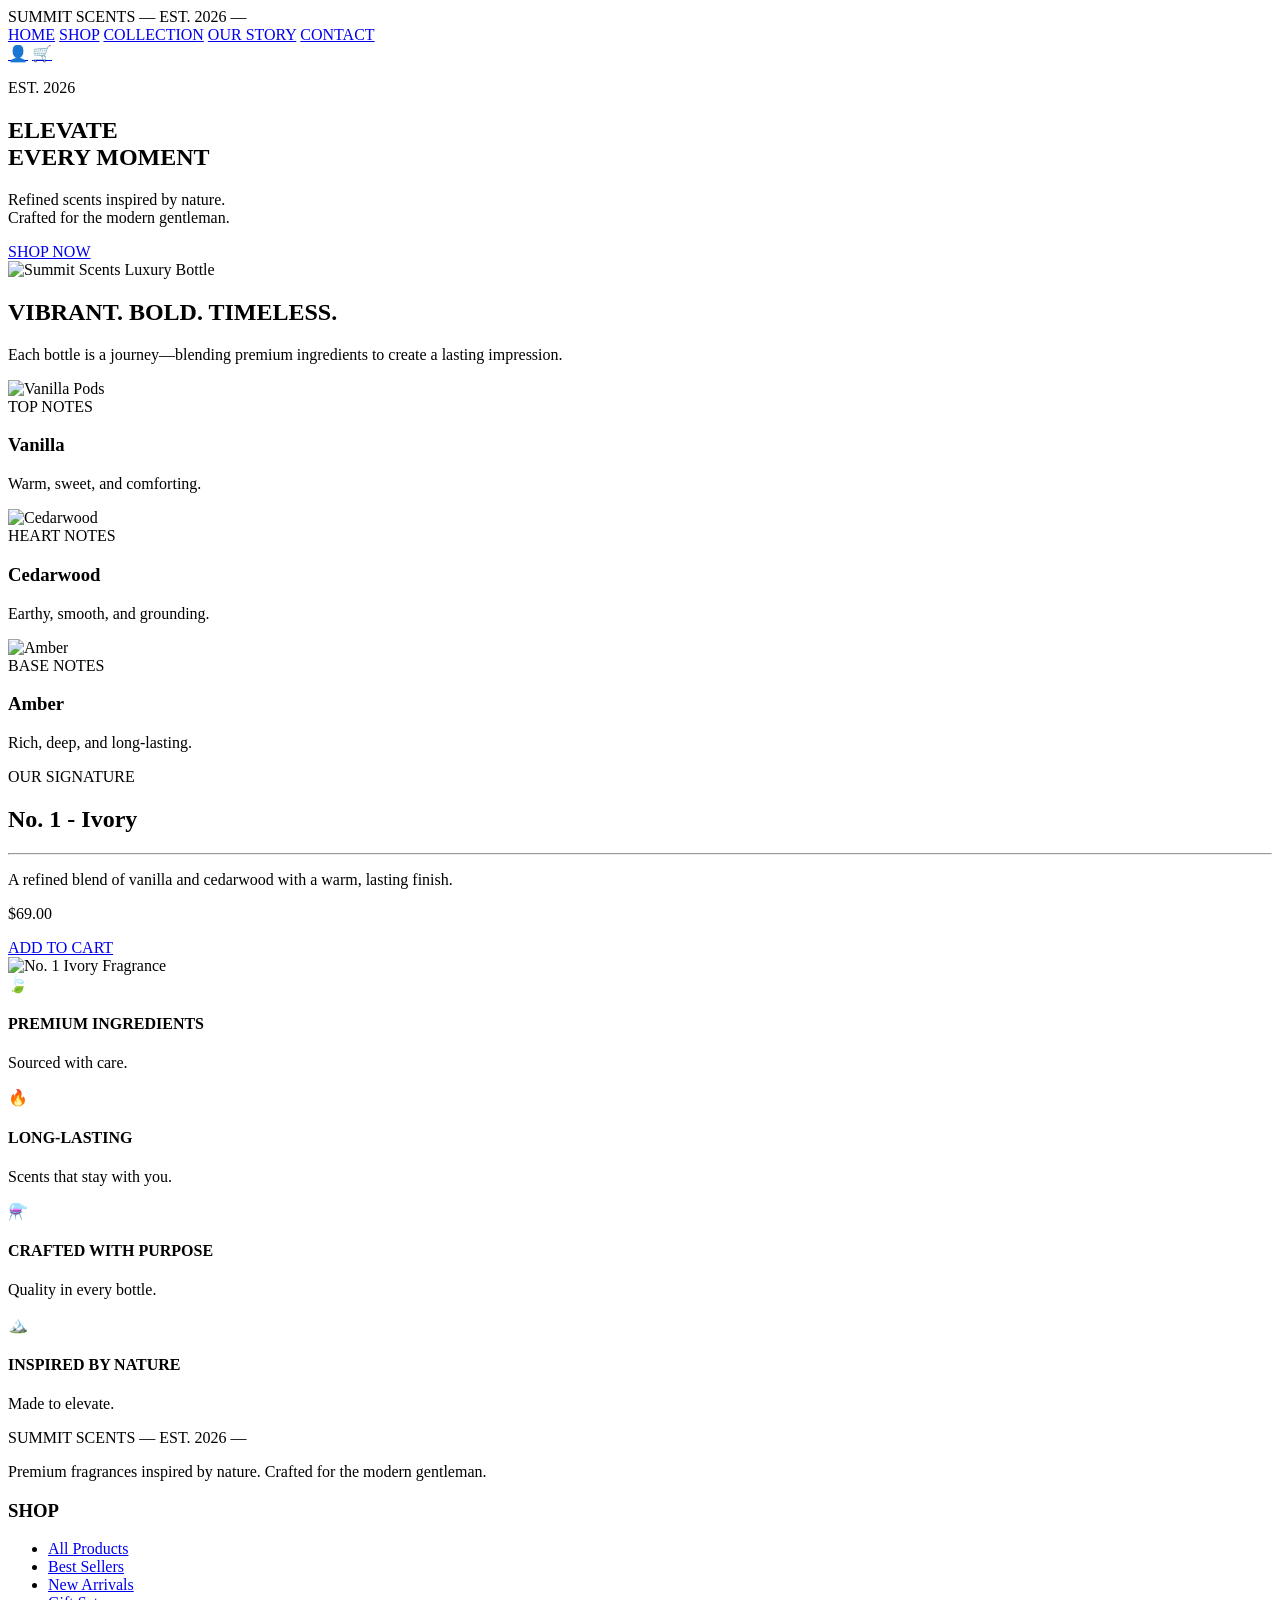
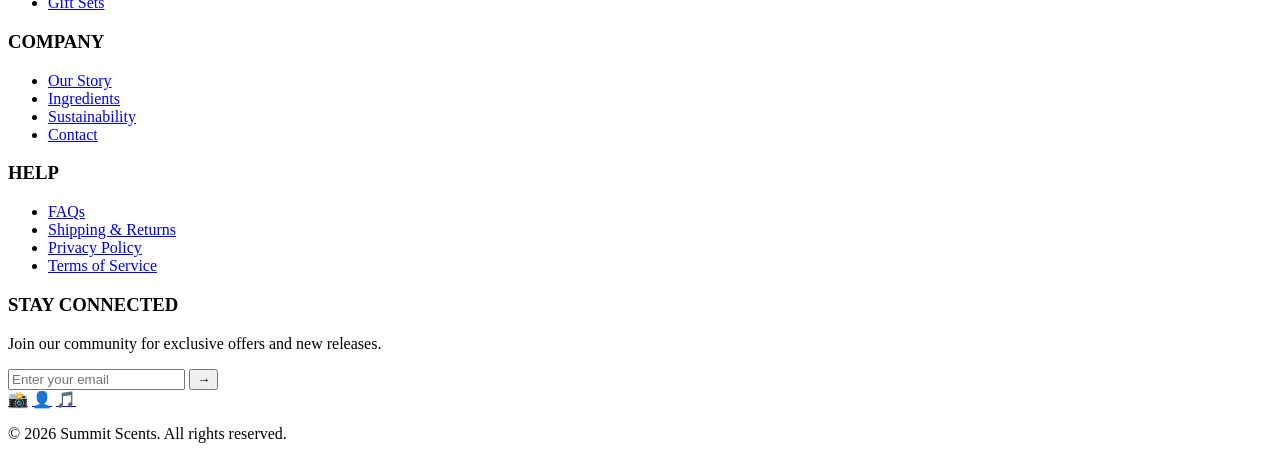
==== index.html @ 8c309fc7 "Create index.html" ====
<!DOCTYPE html>
<html lang="en">
<head>
    <meta charset="UTF-8">
    <meta name="viewport" content="width=device-width, initial-scale=1.0">
    <title>Summit Scents | Premium Fragrances</title>
    <link rel="stylesheet" href="style.css">
    <link rel="preconnect" href="https://fonts.googleapis.com">
    <link rel="preconnect" href="https://fonts.gstatic.com" crossorigin>
    <link href="https://fonts.googleapis.com/css2?family=Cinzel:wght@400;600;700&family=Montserrat:wght@300;400;500&display=swap" rel="stylesheet">
</head>
<body>

    <header class="navbar">
        <div class="logo">
            <span class="logo-main">SUMMIT</span>
            <span class="logo-sub">SCENTS</span>
            <span class="logo-est">— EST. 2026 —</span>
        </div>
        <nav class="nav-links">
            <a href="#" class="active">HOME</a>
            <a href="#">SHOP</a>
            <a href="#">COLLECTION</a>
            <a href="#">OUR STORY</a>
            <a href="#">CONTACT</a>
        </nav>
        <div class="nav-icons">
            <a href="#" aria-label="Account">👤</a>
            <a href="#" aria-label="Cart">🛒</a>
        </div>
    </header>

    <section class="hero">
        <div class="hero-content">
            <p class="est-tag">EST. 2026</p>
            <h1>ELEVATE<br>EVERY MOMENT</h1>
            <p class="hero-subtext">Refined scents inspired by nature.<br>Crafted for the modern gentleman.</p>
            <a href="#" class="btn-primary">SHOP NOW</a>
        </div>
        <div class="hero-image">
            <img src="https://images.unsplash.com/photo-1523293182086-7651a899d37f?q=80&w=600" alt="Summit Scents Luxury Bottle">
        </div>
    </section>

    <section class="notes-section">
        <h2 class="section-title">VIBRANT. BOLD. TIMELESS.</h2>
        <p class="section-subtitle">Each bottle is a journey—blending premium ingredients to create a lasting impression.</p>
        
        <div class="notes-grid">
            <div class="note-card">
                <div class="note-img-wrapper">
                    <img src="https://images.unsplash.com/photo-1609170367339-1669865bfdf0?q=80&w=200" alt="Vanilla Pods">
                </div>
                <div class="note-info">
                    <span class="note-tier">TOP NOTES</span>
                    <h3>Vanilla</h3>
                    <p>Warm, sweet, and comforting.</p>
                </div>
            </div>
            <div class="note-card">
                <div class="note-img-wrapper">
                    <img src="https://images.unsplash.com/photo-1601004890684-d8cbf643f5f2?q=80&w=200" alt="Cedarwood">
                </div>
                <div class="note-info">
                    <span class="note-tier">HEART NOTES</span>
                    <h3>Cedarwood</h3>
                    <p>Earthy, smooth, and grounding.</p>
                </div>
            </div>
            <div class="note-card">
                <div class="note-img-wrapper">
                    <img src="https://images.unsplash.com/photo-1595981267035-7b04ca84a82d?q=80&w=200" alt="Amber">
                </div>
                <div class="note-info">
                    <span class="note-tier">BASE NOTES</span>
                    <h3>Amber</h3>
                    <p>Rich, deep, and long-lasting.</p>
                </div>
            </div>
        </div>
    </section>

    <section class="signature-product">
        <div class="signature-content">
            <span class="sig-label">OUR SIGNATURE</span>
            <h2>No. 1 - Ivory</h2>
            <hr class="gold-divider">
            <p class="sig-description">A refined blend of vanilla and cedarwood with a warm, lasting finish.</p>
            <p class="price">$69.00</p>
            <a href="#" class="btn-secondary">ADD TO CART</a>
        </div>
        <div class="signature-image">
            <img src="https://images.unsplash.com/photo-1541643600914-78b084683601?q=80&w=500" alt="No. 1 Ivory Fragrance">
        </div>
    </section>

    <section class="value-props">
        <div class="prop-item">
            <span class="prop-icon">🍃</span>
            <div>
                <h4>PREMIUM INGREDIENTS</h4>
                <p>Sourced with care.</p>
            </div>
        </div>
        <div class="prop-item">
            <span class="prop-icon">🔥</span>
            <div>
                <h4>LONG-LASTING</h4>
                <p>Scents that stay with you.</p>
            </div>
        </div>
        <div class="prop-item">
            <span class="prop-icon">⚗️</span>
            <div>
                <h4>CRAFTED WITH PURPOSE</h4>
                <p>Quality in every bottle.</p>
            </div>
        </div>
        <div class="prop-item">
            <span class="prop-icon">🏔️</span>
            <div>
                <h4>INSPIRED BY NATURE</h4>
                <p>Made to elevate.</p>
            </div>
        </div>
    </section>

    <footer class="main-footer">
        <div class="footer-grid">
            <div class="footer-col brand-col">
                <div class="logo">
                    <span class="logo-main">SUMMIT</span>
                    <span class="logo-sub">SCENTS</span>
                    <span class="logo-est">— EST. 2026 —</span>
                </div>
                <p class="brand-desc">Premium fragrances inspired by nature. Crafted for the modern gentleman.</p>
            </div>
            <div class="footer-col">
                <h3>SHOP</h3>
                <ul>
                    <li><a href="#">All Products</a></li>
                    <li><a href="#">Best Sellers</a></li>
                    <li><a href="#">New Arrivals</a></li>
                    <li><a href="#">Gift Sets</a></li>
                </ul>
            </div>
            <div class="footer-col">
                <h3>COMPANY</h3>
                <ul>
                    <li><a href="#">Our Story</a></li>
                    <li><a href="#">Ingredients</a></li>
                    <li><a href="#">Sustainability</a></li>
                    <li><a href="#">Contact</a></li>
                </ul>
            </div>
            <div class="footer-col">
                <h3>HELP</h3>
                <ul>
                    <li><a href="#">FAQs</a></li>
                    <li><a href="#">Shipping & Returns</a></li>
                    <li><a href="#">Privacy Policy</a></li>
                    <li><a href="#">Terms of Service</a></li>
                </ul>
            </div>
            <div class="footer-col newsletter-col">
                <h3>STAY CONNECTED</h3>
                <p>Join our community for exclusive offers and new releases.</p>
                <form class="newsletter-form">
                    <input type="email" placeholder="Enter your email" required>
                    <button type="submit">→</button>
                </form>
                <div class="social-icons">
                    <a href="#">📸</a>
                    <a href="#">👤</a>
                    <a href="#">🎵</a>
                </div>
            </div>
        </div>
        <div class="footer-bottom">
            <p>&copy; 2026 Summit Scents. All rights reserved.</p>
        </div>
    </footer>

</body>
</html>
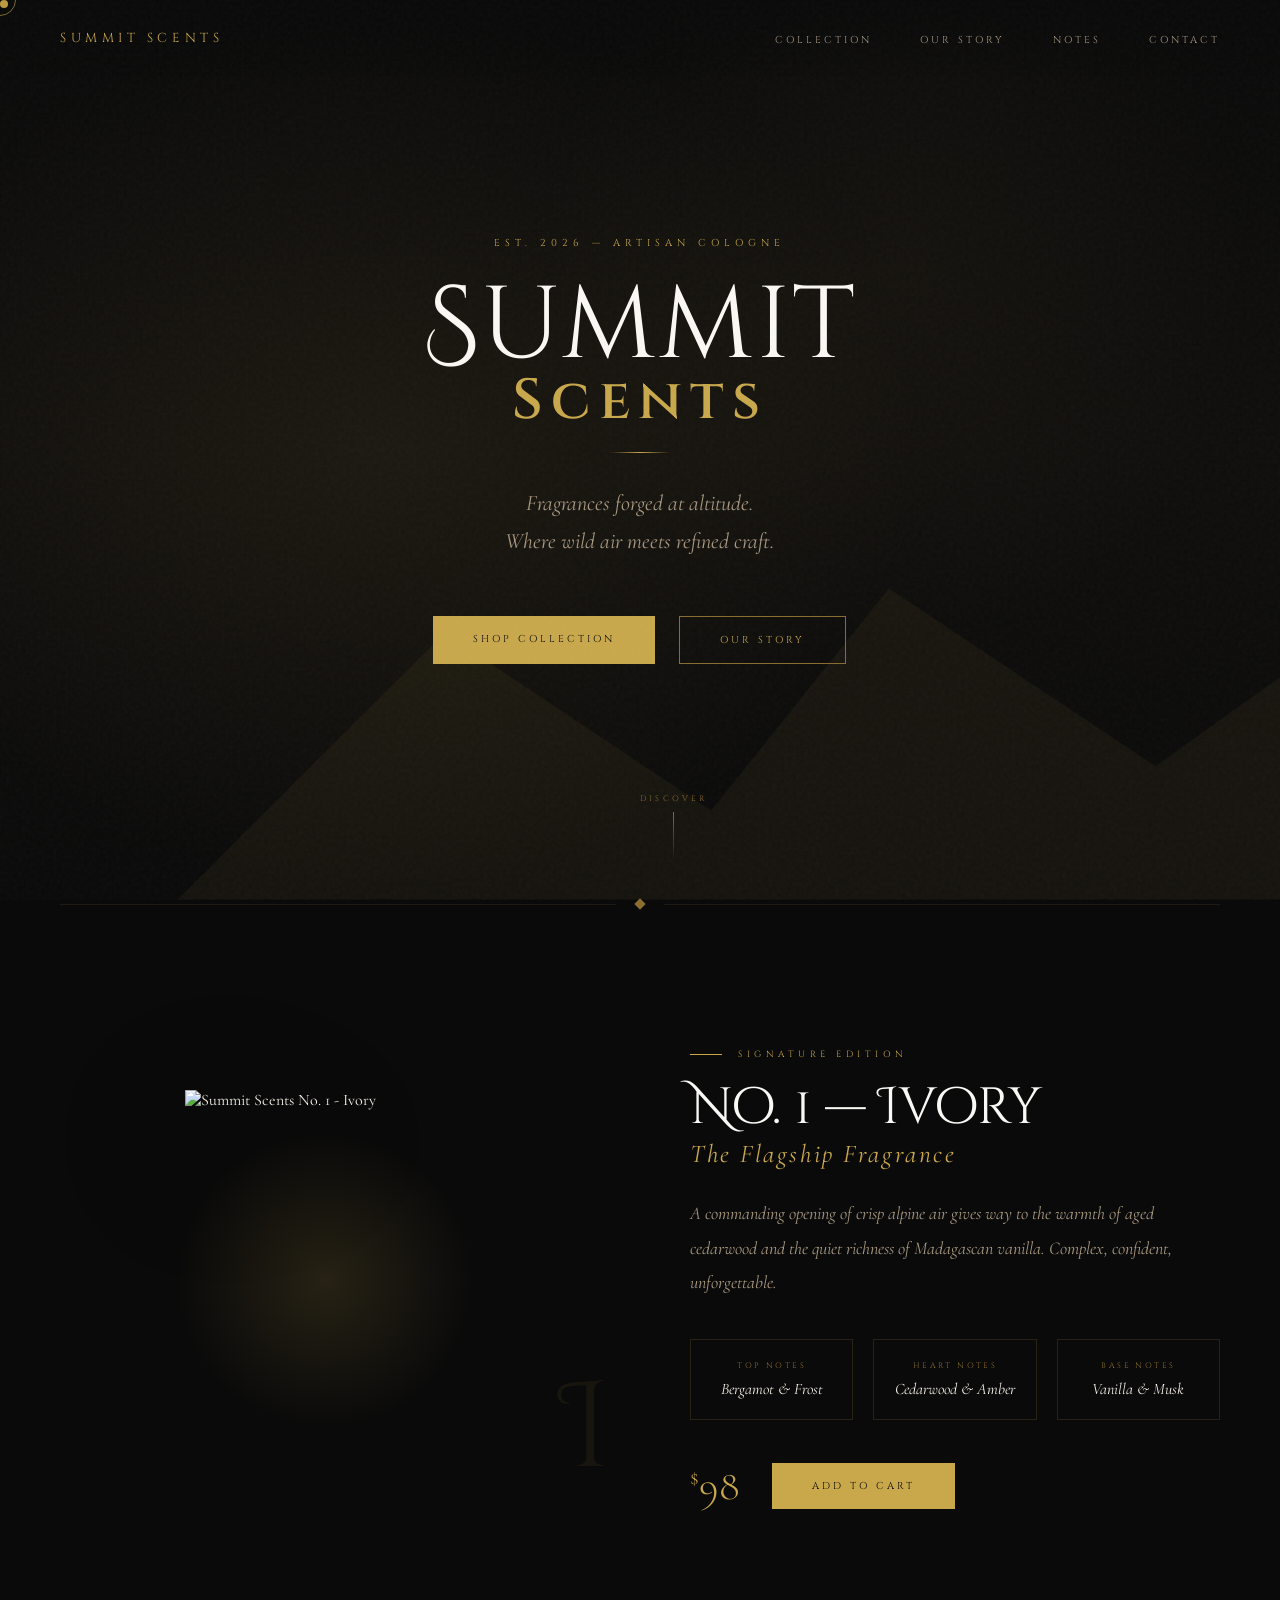
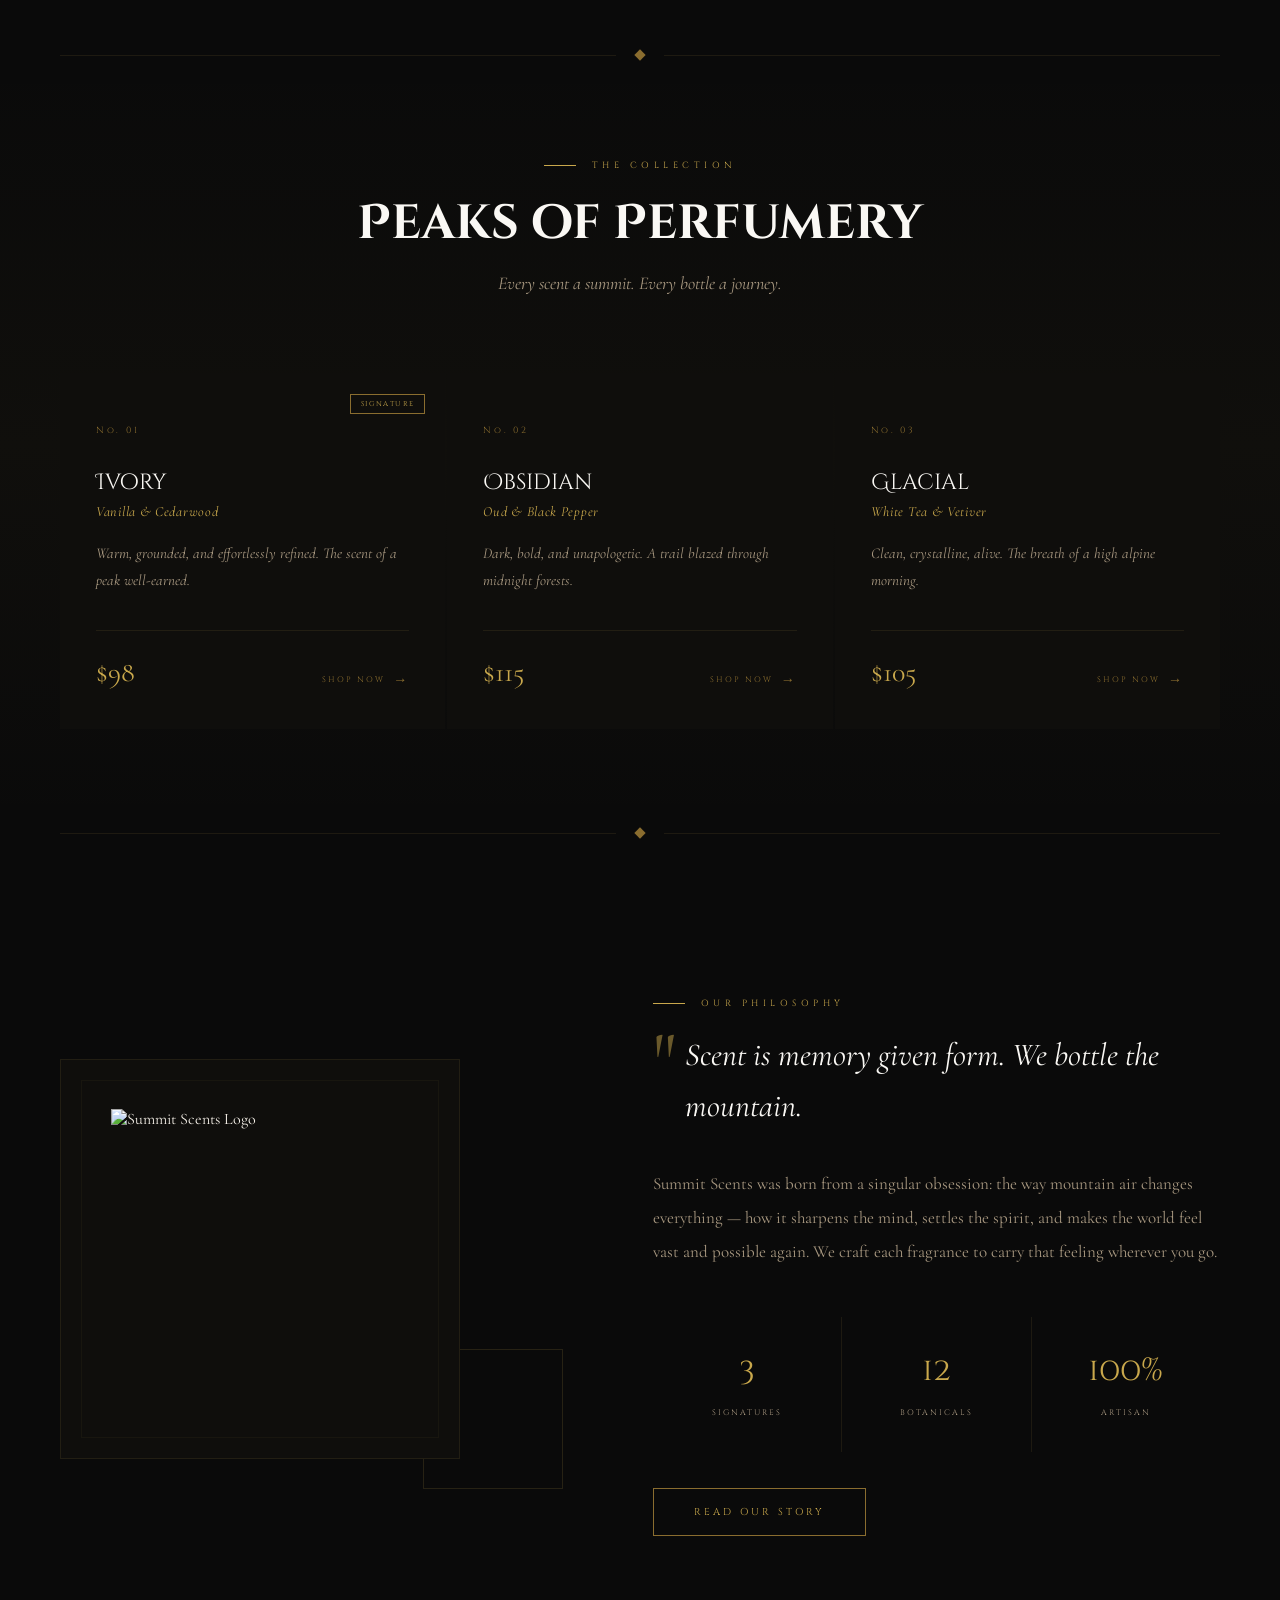
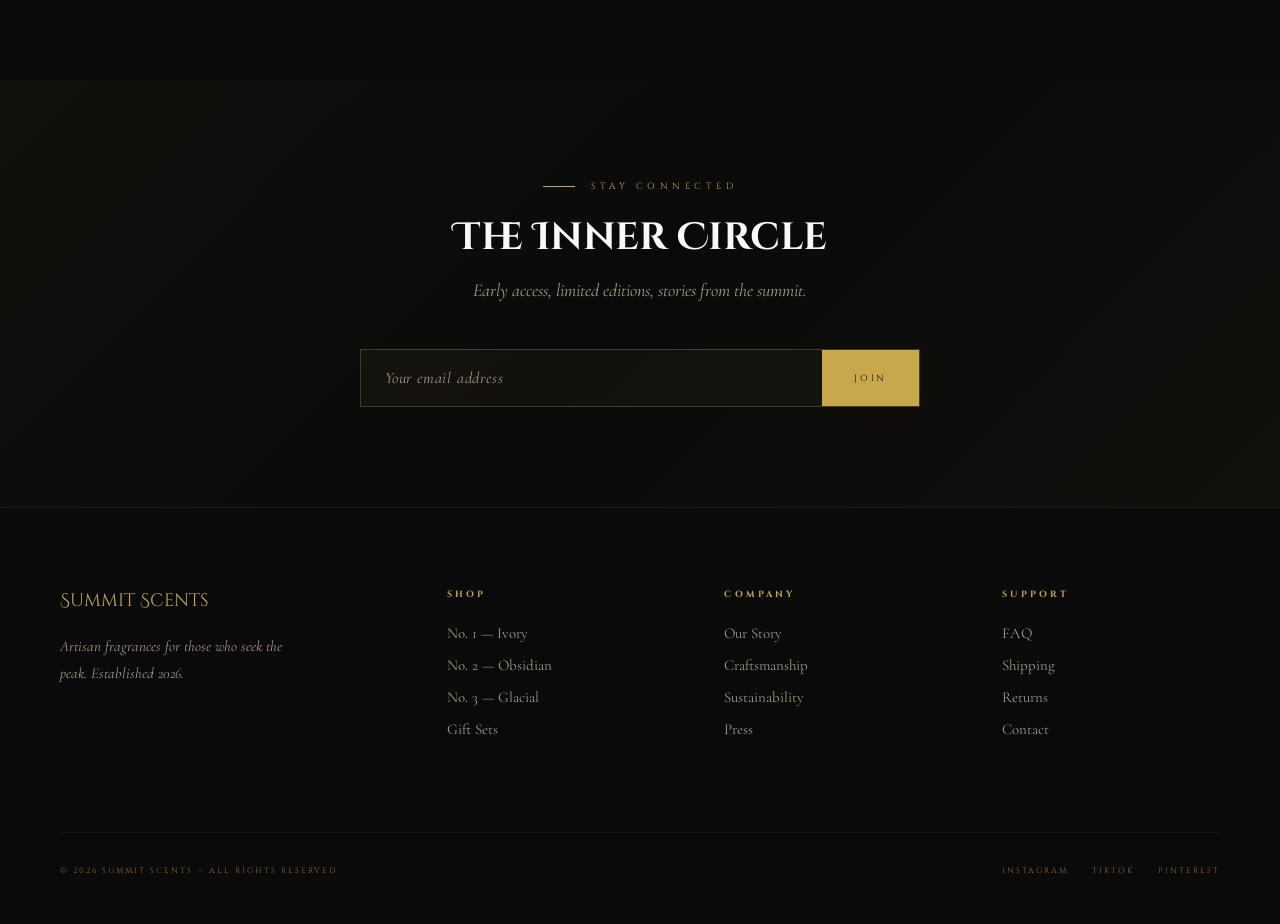
==== commit a01ac1d1: "Update index.html" ====
--- a/index.html
+++ b/index.html
@@ -1,185 +1,1189 @@
 <!DOCTYPE html>
 <html lang="en">
 <head>
-    <meta charset="UTF-8">
-    <meta name="viewport" content="width=device-width, initial-scale=1.0">
-    <title>Summit Scents | Premium Fragrances</title>
-    <link rel="stylesheet" href="style.css">
-    <link rel="preconnect" href="https://fonts.googleapis.com">
-    <link rel="preconnect" href="https://fonts.gstatic.com" crossorigin>
-    <link href="https://fonts.googleapis.com/css2?family=Cinzel:wght@400;600;700&family=Montserrat:wght@300;400;500&display=swap" rel="stylesheet">
+<meta charset="UTF-8">
+<meta name="viewport" content="width=device-width, initial-scale=1.0">
+<title>Summit Scents — Est. 2026</title>
+<link href="https://fonts.googleapis.com/css2?family=Cormorant+Garamond:ital,wght@0,300;0,400;0,600;1,300;1,400&family=Cinzel+Decorative:wght@400&family=Cinzel:wght@400;600&display=swap" rel="stylesheet">
+<style>
+  *, *::before, *::after { margin: 0; padding: 0; box-sizing: border-box; }
+
+  :root {
+    --black: #0a0a0a;
+    --deep: #111010;
+    --gold: #c9a84c;
+    --gold-light: #e2c47a;
+    --gold-dim: #8a6d2f;
+    --cream: #f5f0e8;
+    --muted: #a89880;
+    --white: #faf8f4;
+  }
+
+  html { scroll-behavior: smooth; }
+
+  body {
+    background: var(--black);
+    color: var(--cream);
+    font-family: 'Cormorant Garamond', Georgia, serif;
+    overflow-x: hidden;
+    cursor: none;
+  }
+
+  /* CUSTOM CURSOR */
+  .cursor {
+    position: fixed;
+    width: 8px; height: 8px;
+    background: var(--gold);
+    border-radius: 50%;
+    pointer-events: none;
+    z-index: 9999;
+    transition: transform 0.1s ease;
+    mix-blend-mode: difference;
+  }
+  .cursor-ring {
+    position: fixed;
+    width: 32px; height: 32px;
+    border: 1px solid var(--gold);
+    border-radius: 50%;
+    pointer-events: none;
+    z-index: 9998;
+    transition: all 0.25s ease;
+    opacity: 0.6;
+  }
+
+  /* GRAIN OVERLAY */
+  body::before {
+    content: '';
+    position: fixed;
+    inset: 0;
+    background-image: url("data:image/svg+xml,%3Csvg viewBox='0 0 256 256' xmlns='http://www.w3.org/2000/svg'%3E%3Cfilter id='noise'%3E%3CfeTurbulence type='fractalNoise' baseFrequency='0.9' numOctaves='4' stitchTiles='stitch'/%3E%3C/filter%3E%3Crect width='100%25' height='100%25' filter='url(%23noise)' opacity='1'/%3E%3C/svg%3E");
+    opacity: 0.035;
+    pointer-events: none;
+    z-index: 9000;
+  }
+
+  /* NAV */
+  nav {
+    position: fixed;
+    top: 0; left: 0; right: 0;
+    z-index: 100;
+    display: flex;
+    align-items: center;
+    justify-content: space-between;
+    padding: 28px 60px;
+    background: linear-gradient(to bottom, rgba(10,10,10,0.95), transparent);
+  }
+
+  .nav-logo {
+    font-family: 'Cinzel', serif;
+    font-size: 13px;
+    letter-spacing: 0.35em;
+    color: var(--gold);
+    text-transform: uppercase;
+  }
+
+  .nav-links {
+    display: flex;
+    gap: 48px;
+    list-style: none;
+  }
+
+  .nav-links a {
+    font-family: 'Cinzel', serif;
+    font-size: 10px;
+    letter-spacing: 0.3em;
+    color: var(--muted);
+    text-decoration: none;
+    text-transform: uppercase;
+    transition: color 0.3s ease;
+    position: relative;
+  }
+
+  .nav-links a::after {
+    content: '';
+    position: absolute;
+    bottom: -4px; left: 0;
+    width: 0; height: 1px;
+    background: var(--gold);
+    transition: width 0.4s ease;
+  }
+
+  .nav-links a:hover { color: var(--gold); }
+  .nav-links a:hover::after { width: 100%; }
+
+  /* HERO */
+  .hero {
+    min-height: 100vh;
+    display: flex;
+    align-items: center;
+    justify-content: center;
+    position: relative;
+    overflow: hidden;
+  }
+
+  .hero-bg {
+    position: absolute;
+    inset: 0;
+    background:
+      radial-gradient(ellipse 60% 70% at 30% 50%, rgba(201,168,76,0.07) 0%, transparent 70%),
+      radial-gradient(ellipse 40% 60% at 70% 30%, rgba(201,168,76,0.04) 0%, transparent 70%),
+      linear-gradient(180deg, #0a0a0a 0%, #0f0e0c 50%, #0a0a0a 100%);
+  }
+
+  /* Mountain silhouette SVG bg */
+  .hero-mountain {
+    position: absolute;
+    bottom: 0; left: 0; right: 0;
+    opacity: 0.06;
+  }
+
+  .hero-content {
+    position: relative;
+    text-align: center;
+    z-index: 2;
+    animation: heroReveal 1.6s cubic-bezier(0.22, 1, 0.36, 1) both;
+  }
+
+  @keyframes heroReveal {
+    from { opacity: 0; transform: translateY(40px); }
+    to { opacity: 1; transform: translateY(0); }
+  }
+
+  .hero-eyebrow {
+    font-family: 'Cinzel', serif;
+    font-size: 10px;
+    letter-spacing: 0.5em;
+    color: var(--gold);
+    text-transform: uppercase;
+    margin-bottom: 28px;
+    animation: fadeUp 1.8s 0.2s both;
+  }
+
+  .hero-title {
+    font-family: 'Cinzel Decorative', serif;
+    font-size: clamp(52px, 8vw, 110px);
+    font-weight: 400;
+    line-height: 0.95;
+    color: var(--white);
+    letter-spacing: 0.02em;
+    margin-bottom: 12px;
+    animation: fadeUp 1.8s 0.35s both;
+  }
+
+  .hero-title span {
+    display: block;
+    color: var(--gold);
+    font-size: 0.55em;
+    letter-spacing: 0.15em;
+    font-family: 'Cinzel', serif;
+    font-weight: 600;
+  }
+
+  .hero-subtitle {
+    font-family: 'Cormorant Garamond', serif;
+    font-style: italic;
+    font-size: clamp(16px, 2vw, 22px);
+    color: var(--muted);
+    margin: 32px auto 56px;
+    max-width: 420px;
+    line-height: 1.7;
+    animation: fadeUp 1.8s 0.5s both;
+  }
+
+  .gold-line {
+    width: 60px;
+    height: 1px;
+    background: linear-gradient(to right, transparent, var(--gold), transparent);
+    margin: 24px auto;
+  }
+
+  .hero-cta {
+    display: inline-flex;
+    gap: 24px;
+    animation: fadeUp 1.8s 0.65s both;
+  }
+
+  .btn-primary {
+    font-family: 'Cinzel', serif;
+    font-size: 10px;
+    letter-spacing: 0.3em;
+    text-transform: uppercase;
+    color: var(--black);
+    background: var(--gold);
+    padding: 16px 40px;
+    border: none;
+    text-decoration: none;
+    transition: all 0.4s ease;
+    position: relative;
+    overflow: hidden;
+  }
+
+  .btn-primary::before {
+    content: '';
+    position: absolute;
+    inset: 0;
+    background: var(--gold-light);
+    transform: translateX(-101%);
+    transition: transform 0.4s ease;
+  }
+
+  .btn-primary:hover::before { transform: translateX(0); }
+  .btn-primary span { position: relative; z-index: 1; }
+
+  .btn-ghost {
+    font-family: 'Cinzel', serif;
+    font-size: 10px;
+    letter-spacing: 0.3em;
+    text-transform: uppercase;
+    color: var(--gold);
+    background: transparent;
+    padding: 16px 40px;
+    border: 1px solid var(--gold-dim);
+    text-decoration: none;
+    transition: all 0.4s ease;
+  }
+
+  .btn-ghost:hover {
+    border-color: var(--gold);
+    background: rgba(201,168,76,0.06);
+  }
+
+  @keyframes fadeUp {
+    from { opacity: 0; transform: translateY(24px); }
+    to { opacity: 1; transform: translateY(0); }
+  }
+
+  /* SCROLL INDICATOR */
+  .scroll-hint {
+    position: absolute;
+    bottom: 40px; left: 50%;
+    transform: translateX(-50%);
+    display: flex;
+    flex-direction: column;
+    align-items: center;
+    gap: 8px;
+    animation: fadeUp 2s 1.2s both;
+  }
+
+  .scroll-hint span {
+    font-family: 'Cinzel', serif;
+    font-size: 8px;
+    letter-spacing: 0.4em;
+    color: var(--gold-dim);
+    text-transform: uppercase;
+  }
+
+  .scroll-line {
+    width: 1px;
+    height: 48px;
+    background: linear-gradient(to bottom, var(--gold-dim), transparent);
+    animation: scrollPulse 2s ease-in-out infinite;
+  }
+
+  @keyframes scrollPulse {
+    0%, 100% { opacity: 0.3; transform: scaleY(1); }
+    50% { opacity: 1; transform: scaleY(1.2); }
+  }
+
+  /* FEATURED PRODUCT */
+  .featured {
+    padding: 140px 60px;
+    display: grid;
+    grid-template-columns: 1fr 1fr;
+    gap: 100px;
+    align-items: center;
+    max-width: 1300px;
+    margin: 0 auto;
+  }
+
+  .featured-visual {
+    position: relative;
+  }
+
+  .bottle-frame {
+    position: relative;
+    display: flex;
+    align-items: center;
+    justify-content: center;
+  }
+
+  .bottle-glow {
+    position: absolute;
+    width: 300px; height: 300px;
+    background: radial-gradient(circle, rgba(201,168,76,0.15) 0%, transparent 70%);
+    border-radius: 50%;
+    animation: glowPulse 4s ease-in-out infinite;
+  }
+
+  @keyframes glowPulse {
+    0%, 100% { transform: scale(1); opacity: 0.8; }
+    50% { transform: scale(1.15); opacity: 1; }
+  }
+
+  .bottle-img {
+    width: 280px;
+    height: 380px;
+    object-fit: cover;
+    position: relative;
+    z-index: 1;
+    filter: drop-shadow(0 40px 80px rgba(0,0,0,0.8));
+    transition: transform 0.6s cubic-bezier(0.22, 1, 0.36, 1);
+  }
+
+  .bottle-frame:hover .bottle-img { transform: translateY(-12px) scale(1.02); }
+
+  .bottle-number {
+    position: absolute;
+    bottom: -20px; right: -20px;
+    font-family: 'Cinzel Decorative', serif;
+    font-size: 120px;
+    color: rgba(201,168,76,0.07);
+    line-height: 1;
+    user-select: none;
+    z-index: 0;
+  }
+
+  .featured-text { position: relative; }
+
+  .section-tag {
+    font-family: 'Cinzel', serif;
+    font-size: 9px;
+    letter-spacing: 0.5em;
+    color: var(--gold);
+    text-transform: uppercase;
+    margin-bottom: 20px;
+    display: flex;
+    align-items: center;
+    gap: 16px;
+  }
+
+  .section-tag::before {
+    content: '';
+    width: 32px; height: 1px;
+    background: var(--gold);
+  }
+
+  .featured-name {
+    font-family: 'Cinzel Decorative', serif;
+    font-size: clamp(36px, 4vw, 58px);
+    font-weight: 400;
+    color: var(--white);
+    line-height: 1.1;
+    margin-bottom: 8px;
+  }
+
+  .featured-name em {
+    display: block;
+    font-family: 'Cormorant Garamond', serif;
+    font-style: italic;
+    font-size: 0.5em;
+    color: var(--gold);
+    letter-spacing: 0.1em;
+    margin-top: 4px;
+  }
+
+  .featured-desc {
+    font-size: 18px;
+    line-height: 1.9;
+    color: var(--muted);
+    margin: 28px 0 40px;
+    font-style: italic;
+  }
+
+  .notes-grid {
+    display: grid;
+    grid-template-columns: repeat(3, 1fr);
+    gap: 20px;
+    margin: 36px 0;
+  }
+
+  .note-card {
+    border: 1px solid rgba(201,168,76,0.15);
+    padding: 20px 16px;
+    text-align: center;
+    transition: all 0.3s ease;
+    position: relative;
+    overflow: hidden;
+  }
+
+  .note-card::before {
+    content: '';
+    position: absolute;
+    inset: 0;
+    background: rgba(201,168,76,0.04);
+    opacity: 0;
+    transition: opacity 0.3s;
+  }
+
+  .note-card:hover::before { opacity: 1; }
+  .note-card:hover { border-color: rgba(201,168,76,0.4); }
+
+  .note-label {
+    font-family: 'Cinzel', serif;
+    font-size: 8px;
+    letter-spacing: 0.3em;
+    color: var(--gold-dim);
+    text-transform: uppercase;
+    margin-bottom: 8px;
+  }
+
+  .note-value {
+    font-family: 'Cormorant Garamond', serif;
+    font-size: 16px;
+    font-style: italic;
+    color: var(--cream);
+  }
+
+  .price-row {
+    display: flex;
+    align-items: center;
+    gap: 32px;
+    margin-top: 40px;
+  }
+
+  .price {
+    font-family: 'Cormorant Garamond', serif;
+    font-size: 42px;
+    font-weight: 300;
+    color: var(--gold);
+  }
+
+  .price sup {
+    font-size: 0.5em;
+    vertical-align: super;
+  }
+
+  /* COLLECTION */
+  .collection {
+    padding: 100px 60px;
+    background: linear-gradient(180deg, transparent, rgba(201,168,76,0.03), transparent);
+  }
+
+  .section-header {
+    text-align: center;
+    margin-bottom: 80px;
+  }
+
+  .section-title {
+    font-family: 'Cinzel Decorative', serif;
+    font-size: clamp(28px, 4vw, 48px);
+    color: var(--white);
+    margin-bottom: 16px;
+  }
+
+  .section-sub {
+    font-family: 'Cormorant Garamond', serif;
+    font-style: italic;
+    font-size: 18px;
+    color: var(--muted);
+  }
+
+  .collection-grid {
+    display: grid;
+    grid-template-columns: repeat(3, 1fr);
+    gap: 2px;
+    max-width: 1200px;
+    margin: 0 auto;
+  }
+
+  .product-card {
+    background: #0f0e0c;
+    padding: 50px 36px 40px;
+    position: relative;
+    overflow: hidden;
+    transition: all 0.5s cubic-bezier(0.22, 1, 0.36, 1);
+    cursor: pointer;
+  }
+
+  .product-card::before {
+    content: '';
+    position: absolute;
+    top: 0; left: 0; right: 0;
+    height: 1px;
+    background: linear-gradient(to right, transparent, var(--gold-dim), transparent);
+    opacity: 0;
+    transition: opacity 0.4s;
+  }
+
+  .product-card:hover { background: #141210; }
+  .product-card:hover::before { opacity: 1; }
+
+  .card-number {
+    font-family: 'Cinzel', serif;
+    font-size: 9px;
+    letter-spacing: 0.3em;
+    color: var(--gold-dim);
+    margin-bottom: 32px;
+  }
+
+  .card-name {
+    font-family: 'Cinzel Decorative', serif;
+    font-size: 22px;
+    color: var(--white);
+    margin-bottom: 6px;
+  }
+
+  .card-variant {
+    font-family: 'Cormorant Garamond', serif;
+    font-style: italic;
+    font-size: 14px;
+    color: var(--gold);
+    margin-bottom: 20px;
+    letter-spacing: 0.05em;
+  }
+
+  .card-desc {
+    font-size: 15px;
+    line-height: 1.8;
+    color: var(--muted);
+    margin-bottom: 36px;
+    font-style: italic;
+  }
+
+  .card-footer {
+    display: flex;
+    justify-content: space-between;
+    align-items: flex-end;
+    border-top: 1px solid rgba(201,168,76,0.1);
+    padding-top: 24px;
+  }
+
+  .card-price {
+    font-family: 'Cormorant Garamond', serif;
+    font-size: 28px;
+    color: var(--gold);
+  }
+
+  .card-btn {
+    font-family: 'Cinzel', serif;
+    font-size: 8px;
+    letter-spacing: 0.25em;
+    text-transform: uppercase;
+    color: var(--gold-dim);
+    background: none;
+    border: none;
+    cursor: pointer;
+    transition: color 0.3s;
+    display: flex;
+    align-items: center;
+    gap: 8px;
+  }
+
+  .card-btn::after { content: '→'; font-size: 14px; }
+  .card-btn:hover { color: var(--gold); }
+
+  .card-highlight {
+    position: absolute;
+    top: 20px; right: 20px;
+    font-family: 'Cinzel', serif;
+    font-size: 7px;
+    letter-spacing: 0.2em;
+    color: var(--gold);
+    border: 1px solid var(--gold-dim);
+    padding: 4px 10px;
+    text-transform: uppercase;
+  }
+
+  /* BRAND STORY */
+  .story {
+    padding: 160px 60px;
+    max-width: 1300px;
+    margin: 0 auto;
+    display: grid;
+    grid-template-columns: 1fr 1.2fr;
+    gap: 120px;
+    align-items: center;
+  }
+
+  .story-visual {
+    position: relative;
+  }
+
+  .logo-display {
+    width: 100%;
+    max-width: 400px;
+    aspect-ratio: 1;
+    background: #0f0e0c;
+    display: flex;
+    align-items: center;
+    justify-content: center;
+    border: 1px solid rgba(201,168,76,0.1);
+    position: relative;
+    overflow: hidden;
+  }
+
+  .logo-display::before {
+    content: '';
+    position: absolute;
+    inset: 20px;
+    border: 1px solid rgba(201,168,76,0.05);
+  }
+
+  .logo-display img {
+    width: 75%;
+    height: 75%;
+    object-fit: contain;
+  }
+
+  .story-accent {
+    position: absolute;
+    bottom: -30px; right: -30px;
+    width: 140px; height: 140px;
+    border: 1px solid rgba(201,168,76,0.15);
+    z-index: -1;
+  }
+
+  .story-text {}
+
+  .story-quote {
+    font-family: 'Cormorant Garamond', serif;
+    font-style: italic;
+    font-size: clamp(22px, 2.5vw, 32px);
+    line-height: 1.6;
+    color: var(--white);
+    margin-bottom: 36px;
+    position: relative;
+    padding-left: 32px;
+  }
+
+  .story-quote::before {
+    content: '"';
+    position: absolute;
+    left: 0; top: -8px;
+    font-size: 80px;
+    color: var(--gold);
+    line-height: 1;
+    opacity: 0.5;
+    font-style: normal;
+  }
+
+  .story-body {
+    font-size: 17px;
+    line-height: 2;
+    color: var(--muted);
+    margin-bottom: 48px;
+  }
+
+  /* STATS */
+  .stats {
+    display: grid;
+    grid-template-columns: repeat(3, 1fr);
+    gap: 1px;
+    background: rgba(201,168,76,0.1);
+    margin-bottom: 48px;
+  }
+
+  .stat {
+    background: var(--black);
+    padding: 32px 24px;
+    text-align: center;
+  }
+
+  .stat-num {
+    font-family: 'Cinzel Decorative', serif;
+    font-size: 32px;
+    color: var(--gold);
+    display: block;
+    margin-bottom: 8px;
+  }
+
+  .stat-label {
+    font-family: 'Cinzel', serif;
+    font-size: 8px;
+    letter-spacing: 0.25em;
+    color: var(--muted);
+    text-transform: uppercase;
+  }
+
+  /* NEWSLETTER */
+  .newsletter {
+    padding: 100px 60px;
+    text-align: center;
+    position: relative;
+    overflow: hidden;
+  }
+
+  .newsletter::before {
+    content: '';
+    position: absolute;
+    inset: 0;
+    background: linear-gradient(135deg, rgba(201,168,76,0.04) 0%, transparent 50%, rgba(201,168,76,0.04) 100%);
+  }
+
+  .newsletter-inner {
+    position: relative;
+    max-width: 560px;
+    margin: 0 auto;
+  }
+
+  .newsletter-title {
+    font-family: 'Cinzel Decorative', serif;
+    font-size: clamp(24px, 3vw, 40px);
+    color: var(--white);
+    margin-bottom: 16px;
+  }
+
+  .newsletter-sub {
+    font-family: 'Cormorant Garamond', serif;
+    font-style: italic;
+    font-size: 18px;
+    color: var(--muted);
+    margin-bottom: 48px;
+  }
+
+  .email-form {
+    display: flex;
+    gap: 0;
+    border: 1px solid rgba(201,168,76,0.3);
+  }
+
+  .email-input {
+    flex: 1;
+    background: rgba(201,168,76,0.04);
+    border: none;
+    padding: 18px 24px;
+    font-family: 'Cormorant Garamond', serif;
+    font-size: 16px;
+    color: var(--cream);
+    outline: none;
+    letter-spacing: 0.05em;
+  }
+
+  .email-input::placeholder { color: var(--muted); font-style: italic; }
+
+  .email-btn {
+    background: var(--gold);
+    border: none;
+    padding: 18px 32px;
+    font-family: 'Cinzel', serif;
+    font-size: 9px;
+    letter-spacing: 0.3em;
+    text-transform: uppercase;
+    color: var(--black);
+    cursor: pointer;
+    transition: background 0.3s;
+  }
+
+  .email-btn:hover { background: var(--gold-light); }
+
+  /* FOOTER */
+  footer {
+    padding: 80px 60px 48px;
+    border-top: 1px solid rgba(201,168,76,0.1);
+  }
+
+  .footer-top {
+    display: grid;
+    grid-template-columns: 1.5fr 1fr 1fr 1fr;
+    gap: 60px;
+    margin-bottom: 80px;
+  }
+
+  .footer-brand {}
+
+  .footer-logo {
+    font-family: 'Cinzel Decorative', serif;
+    font-size: 18px;
+    color: var(--gold);
+    margin-bottom: 20px;
+    display: block;
+  }
+
+  .footer-tagline {
+    font-family: 'Cormorant Garamond', serif;
+    font-style: italic;
+    font-size: 15px;
+    color: var(--muted);
+    line-height: 1.8;
+    max-width: 240px;
+  }
+
+  .footer-col h4 {
+    font-family: 'Cinzel', serif;
+    font-size: 9px;
+    letter-spacing: 0.35em;
+    color: var(--gold);
+    text-transform: uppercase;
+    margin-bottom: 24px;
+  }
+
+  .footer-col ul { list-style: none; }
+
+  .footer-col li {
+    margin-bottom: 14px;
+    font-family: 'Cormorant Garamond', serif;
+    font-size: 15px;
+    color: var(--muted);
+    cursor: pointer;
+    transition: color 0.3s;
+  }
+
+  .footer-col li:hover { color: var(--cream); }
+
+  .footer-bottom {
+    display: flex;
+    justify-content: space-between;
+    align-items: center;
+    padding-top: 32px;
+    border-top: 1px solid rgba(201,168,76,0.06);
+  }
+
+  .footer-copy {
+    font-family: 'Cinzel', serif;
+    font-size: 8px;
+    letter-spacing: 0.25em;
+    color: var(--gold-dim);
+    text-transform: uppercase;
+  }
+
+  .footer-socials {
+    display: flex;
+    gap: 24px;
+  }
+
+  .footer-socials a {
+    font-family: 'Cinzel', serif;
+    font-size: 8px;
+    letter-spacing: 0.25em;
+    color: var(--gold-dim);
+    text-decoration: none;
+    text-transform: uppercase;
+    transition: color 0.3s;
+  }
+
+  .footer-socials a:hover { color: var(--gold); }
+
+  /* DIVIDER */
+  .divider {
+    display: flex;
+    align-items: center;
+    gap: 20px;
+    padding: 0 60px;
+    max-width: 1300px;
+    margin: 0 auto;
+  }
+
+  .divider-line { flex: 1; height: 1px; background: rgba(201,168,76,0.1); }
+
+  .divider-diamond {
+    width: 8px; height: 8px;
+    background: var(--gold-dim);
+    transform: rotate(45deg);
+  }
+
+  /* REVEAL ANIMATION */
+  .reveal {
+    opacity: 0;
+    transform: translateY(32px);
+    transition: opacity 0.9s cubic-bezier(0.22, 1, 0.36, 1), transform 0.9s cubic-bezier(0.22, 1, 0.36, 1);
+  }
+
+  .reveal.visible {
+    opacity: 1;
+    transform: translateY(0);
+  }
+
+  .reveal-delay-1 { transition-delay: 0.1s; }
+  .reveal-delay-2 { transition-delay: 0.2s; }
+  .reveal-delay-3 { transition-delay: 0.3s; }
+</style>
 </head>
 <body>
 
-    <header class="navbar">
-        <div class="logo">
-            <span class="logo-main">SUMMIT</span>
-            <span class="logo-sub">SCENTS</span>
-            <span class="logo-est">— EST. 2026 —</span>
-        </div>
-        <nav class="nav-links">
-            <a href="#" class="active">HOME</a>
-            <a href="#">SHOP</a>
-            <a href="#">COLLECTION</a>
-            <a href="#">OUR STORY</a>
-            <a href="#">CONTACT</a>
-        </nav>
-        <div class="nav-icons">
-            <a href="#" aria-label="Account">👤</a>
-            <a href="#" aria-label="Cart">🛒</a>
-        </div>
-    </header>
-
-    <section class="hero">
-        <div class="hero-content">
-            <p class="est-tag">EST. 2026</p>
-            <h1>ELEVATE<br>EVERY MOMENT</h1>
-            <p class="hero-subtext">Refined scents inspired by nature.<br>Crafted for the modern gentleman.</p>
-            <a href="#" class="btn-primary">SHOP NOW</a>
-        </div>
-        <div class="hero-image">
-            <img src="https://images.unsplash.com/photo-1523293182086-7651a899d37f?q=80&w=600" alt="Summit Scents Luxury Bottle">
-        </div>
-    </section>
-
-    <section class="notes-section">
-        <h2 class="section-title">VIBRANT. BOLD. TIMELESS.</h2>
-        <p class="section-subtitle">Each bottle is a journey—blending premium ingredients to create a lasting impression.</p>
-        
-        <div class="notes-grid">
-            <div class="note-card">
-                <div class="note-img-wrapper">
-                    <img src="https://images.unsplash.com/photo-1609170367339-1669865bfdf0?q=80&w=200" alt="Vanilla Pods">
-                </div>
-                <div class="note-info">
-                    <span class="note-tier">TOP NOTES</span>
-                    <h3>Vanilla</h3>
-                    <p>Warm, sweet, and comforting.</p>
-                </div>
-            </div>
-            <div class="note-card">
-                <div class="note-img-wrapper">
-                    <img src="https://images.unsplash.com/photo-1601004890684-d8cbf643f5f2?q=80&w=200" alt="Cedarwood">
-                </div>
-                <div class="note-info">
-                    <span class="note-tier">HEART NOTES</span>
-                    <h3>Cedarwood</h3>
-                    <p>Earthy, smooth, and grounding.</p>
-                </div>
-            </div>
-            <div class="note-card">
-                <div class="note-img-wrapper">
-                    <img src="https://images.unsplash.com/photo-1595981267035-7b04ca84a82d?q=80&w=200" alt="Amber">
-                </div>
-                <div class="note-info">
-                    <span class="note-tier">BASE NOTES</span>
-                    <h3>Amber</h3>
-                    <p>Rich, deep, and long-lasting.</p>
-                </div>
-            </div>
-        </div>
-    </section>
-
-    <section class="signature-product">
-        <div class="signature-content">
-            <span class="sig-label">OUR SIGNATURE</span>
-            <h2>No. 1 - Ivory</h2>
-            <hr class="gold-divider">
-            <p class="sig-description">A refined blend of vanilla and cedarwood with a warm, lasting finish.</p>
-            <p class="price">$69.00</p>
-            <a href="#" class="btn-secondary">ADD TO CART</a>
-        </div>
-        <div class="signature-image">
-            <img src="https://images.unsplash.com/photo-1541643600914-78b084683601?q=80&w=500" alt="No. 1 Ivory Fragrance">
-        </div>
-    </section>
-
-    <section class="value-props">
-        <div class="prop-item">
-            <span class="prop-icon">🍃</span>
-            <div>
-                <h4>PREMIUM INGREDIENTS</h4>
-                <p>Sourced with care.</p>
-            </div>
-        </div>
-        <div class="prop-item">
-            <span class="prop-icon">🔥</span>
-            <div>
-                <h4>LONG-LASTING</h4>
-                <p>Scents that stay with you.</p>
-            </div>
-        </div>
-        <div class="prop-item">
-            <span class="prop-icon">⚗️</span>
-            <div>
-                <h4>CRAFTED WITH PURPOSE</h4>
-                <p>Quality in every bottle.</p>
-            </div>
-        </div>
-        <div class="prop-item">
-            <span class="prop-icon">🏔️</span>
-            <div>
-                <h4>INSPIRED BY NATURE</h4>
-                <p>Made to elevate.</p>
-            </div>
-        </div>
-    </section>
-
-    <footer class="main-footer">
-        <div class="footer-grid">
-            <div class="footer-col brand-col">
-                <div class="logo">
-                    <span class="logo-main">SUMMIT</span>
-                    <span class="logo-sub">SCENTS</span>
-                    <span class="logo-est">— EST. 2026 —</span>
-                </div>
-                <p class="brand-desc">Premium fragrances inspired by nature. Crafted for the modern gentleman.</p>
-            </div>
-            <div class="footer-col">
-                <h3>SHOP</h3>
-                <ul>
-                    <li><a href="#">All Products</a></li>
-                    <li><a href="#">Best Sellers</a></li>
-                    <li><a href="#">New Arrivals</a></li>
-                    <li><a href="#">Gift Sets</a></li>
-                </ul>
-            </div>
-            <div class="footer-col">
-                <h3>COMPANY</h3>
-                <ul>
-                    <li><a href="#">Our Story</a></li>
-                    <li><a href="#">Ingredients</a></li>
-                    <li><a href="#">Sustainability</a></li>
-                    <li><a href="#">Contact</a></li>
-                </ul>
-            </div>
-            <div class="footer-col">
-                <h3>HELP</h3>
-                <ul>
-                    <li><a href="#">FAQs</a></li>
-                    <li><a href="#">Shipping & Returns</a></li>
-                    <li><a href="#">Privacy Policy</a></li>
-                    <li><a href="#">Terms of Service</a></li>
-                </ul>
-            </div>
-            <div class="footer-col newsletter-col">
-                <h3>STAY CONNECTED</h3>
-                <p>Join our community for exclusive offers and new releases.</p>
-                <form class="newsletter-form">
-                    <input type="email" placeholder="Enter your email" required>
-                    <button type="submit">→</button>
-                </form>
-                <div class="social-icons">
-                    <a href="#">📸</a>
-                    <a href="#">👤</a>
-                    <a href="#">🎵</a>
-                </div>
-            </div>
-        </div>
-        <div class="footer-bottom">
-            <p>&copy; 2026 Summit Scents. All rights reserved.</p>
-        </div>
-    </footer>
-
+<div class="cursor" id="cursor"></div>
+<div class="cursor-ring" id="cursorRing"></div>
+
+<!-- NAV -->
+<nav>
+  <div class="nav-logo">Summit Scents</div>
+  <ul class="nav-links">
+    <li><a href="#collection">Collection</a></li>
+    <li><a href="#story">Our Story</a></li>
+    <li><a href="#notes">Notes</a></li>
+    <li><a href="#contact">Contact</a></li>
+  </ul>
+</nav>
+
+<!-- HERO -->
+<section class="hero">
+  <div class="hero-bg"></div>
+
+  <svg class="hero-mountain" viewBox="0 0 1440 400" preserveAspectRatio="none">
+    <polygon points="0,400 200,400 500,100 800,300 1000,50 1300,250 1440,150 1440,400" fill="#c9a84c"/>
+  </svg>
+
+  <div class="hero-content">
+    <p class="hero-eyebrow">Est. 2026 — Artisan Cologne</p>
+    <h1 class="hero-title">
+      Summit
+      <span>Scents</span>
+    </h1>
+    <div class="gold-line"></div>
+    <p class="hero-subtitle">Fragrances forged at altitude. <br>Where wild air meets refined craft.</p>
+    <div class="hero-cta">
+      <a href="#collection" class="btn-primary"><span>Shop Collection</span></a>
+      <a href="#story" class="btn-ghost">Our Story</a>
+    </div>
+  </div>
+
+  <div class="scroll-hint">
+    <span>Discover</span>
+    <div class="scroll-line"></div>
+  </div>
+</section>
+
+<!-- DIVIDER -->
+<div class="divider">
+  <div class="divider-line"></div>
+  <div class="divider-diamond"></div>
+  <div class="divider-line"></div>
+</div>
+
+<!-- FEATURED PRODUCT -->
+<section class="featured" id="notes">
+  <div class="featured-visual reveal">
+    <div class="bottle-frame">
+      <div class="bottle-glow"></div>
+      <img src="/mnt/user-data/uploads/FullSizeRender.jpeg" alt="Summit Scents No. 1 - Ivory" class="bottle-img">
+      <div class="bottle-number">I</div>
+    </div>
+  </div>
+
+  <div class="featured-text">
+    <p class="section-tag reveal">Signature Edition</p>
+    <h2 class="featured-name reveal reveal-delay-1">
+      No. 1 — Ivory
+      <em>The Flagship Fragrance</em>
+    </h2>
+    <p class="featured-desc reveal reveal-delay-2">
+      A commanding opening of crisp alpine air gives way to the warmth of aged cedarwood and the quiet richness of Madagascan vanilla. Complex, confident, unforgettable.
+    </p>
+
+    <div class="notes-grid reveal reveal-delay-2">
+      <div class="note-card">
+        <div class="note-label">Top Notes</div>
+        <div class="note-value">Bergamot & Frost</div>
+      </div>
+      <div class="note-card">
+        <div class="note-label">Heart Notes</div>
+        <div class="note-value">Cedarwood & Amber</div>
+      </div>
+      <div class="note-card">
+        <div class="note-label">Base Notes</div>
+        <div class="note-value">Vanilla & Musk</div>
+      </div>
+    </div>
+
+    <div class="price-row reveal reveal-delay-3">
+      <div class="price"><sup>$</sup>98</div>
+      <a href="#" class="btn-primary"><span>Add to Cart</span></a>
+    </div>
+  </div>
+</section>
+
+<!-- DIVIDER -->
+<div class="divider">
+  <div class="divider-line"></div>
+  <div class="divider-diamond"></div>
+  <div class="divider-line"></div>
+</div>
+
+<!-- COLLECTION -->
+<section class="collection" id="collection">
+  <div class="section-header reveal">
+    <p class="section-tag" style="justify-content:center">The Collection</p>
+    <h2 class="section-title">Peaks of Perfumery</h2>
+    <p class="section-sub">Every scent a summit. Every bottle a journey.</p>
+  </div>
+
+  <div class="collection-grid">
+    <div class="product-card reveal">
+      <div class="card-number">No. 01</div>
+      <div class="card-highlight">Signature</div>
+      <div class="card-name">Ivory</div>
+      <div class="card-variant">Vanilla & Cedarwood</div>
+      <p class="card-desc">Warm, grounded, and effortlessly refined. The scent of a peak well-earned.</p>
+      <div class="card-footer">
+        <div class="card-price">$98</div>
+        <button class="card-btn">Shop Now</button>
+      </div>
+    </div>
+
+    <div class="product-card reveal reveal-delay-1">
+      <div class="card-number">No. 02</div>
+      <div class="card-name">Obsidian</div>
+      <div class="card-variant">Oud & Black Pepper</div>
+      <p class="card-desc">Dark, bold, and unapologetic. A trail blazed through midnight forests.</p>
+      <div class="card-footer">
+        <div class="card-price">$115</div>
+        <button class="card-btn">Shop Now</button>
+      </div>
+    </div>
+
+    <div class="product-card reveal reveal-delay-2">
+      <div class="card-number">No. 03</div>
+      <div class="card-name">Glacial</div>
+      <div class="card-variant">White Tea & Vetiver</div>
+      <p class="card-desc">Clean, crystalline, alive. The breath of a high alpine morning.</p>
+      <div class="card-footer">
+        <div class="card-price">$105</div>
+        <button class="card-btn">Shop Now</button>
+      </div>
+    </div>
+  </div>
+</section>
+
+<!-- DIVIDER -->
+<div class="divider">
+  <div class="divider-line"></div>
+  <div class="divider-diamond"></div>
+  <div class="divider-line"></div>
+</div>
+
+<!-- STORY -->
+<section class="story" id="story">
+  <div class="story-visual reveal">
+    <div class="logo-display">
+      <img src="/mnt/user-data/uploads/7DF8CF82-CCCF-4300-879C-6B6A4E29C0E1.PNG" alt="Summit Scents Logo">
+    </div>
+    <div class="story-accent"></div>
+  </div>
+
+  <div class="story-text">
+    <p class="section-tag reveal">Our Philosophy</p>
+    <blockquote class="story-quote reveal reveal-delay-1">
+      Scent is memory given form. We bottle the mountain.
+    </blockquote>
+    <p class="story-body reveal reveal-delay-2">
+      Summit Scents was born from a singular obsession: the way mountain air changes everything — how it sharpens the mind, settles the spirit, and makes the world feel vast and possible again. We craft each fragrance to carry that feeling wherever you go.
+    </p>
+
+    <div class="stats reveal reveal-delay-2">
+      <div class="stat">
+        <span class="stat-num">3</span>
+        <span class="stat-label">Signatures</span>
+      </div>
+      <div class="stat">
+        <span class="stat-num">12</span>
+        <span class="stat-label">Botanicals</span>
+      </div>
+      <div class="stat">
+        <span class="stat-num">100%</span>
+        <span class="stat-label">Artisan</span>
+      </div>
+    </div>
+
+    <a href="#" class="btn-ghost reveal reveal-delay-3">Read Our Story</a>
+  </div>
+</section>
+
+<!-- NEWSLETTER -->
+<section class="newsletter" id="contact">
+  <div class="newsletter-inner">
+    <p class="section-tag reveal" style="justify-content:center">Stay Connected</p>
+    <h2 class="newsletter-title reveal reveal-delay-1">The Inner Circle</h2>
+    <p class="newsletter-sub reveal reveal-delay-1">Early access, limited editions, stories from the summit.</p>
+    <div class="email-form reveal reveal-delay-2">
+      <input type="email" class="email-input" placeholder="Your email address">
+      <button class="email-btn">Join</button>
+    </div>
+  </div>
+</section>
+
+<!-- FOOTER -->
+<footer>
+  <div class="footer-top">
+    <div class="footer-brand">
+      <span class="footer-logo">Summit Scents</span>
+      <p class="footer-tagline">Artisan fragrances for those who seek the peak. Established 2026.</p>
+    </div>
+
+    <div class="footer-col">
+      <h4>Shop</h4>
+      <ul>
+        <li>No. 1 — Ivory</li>
+        <li>No. 2 — Obsidian</li>
+        <li>No. 3 — Glacial</li>
+        <li>Gift Sets</li>
+      </ul>
+    </div>
+
+    <div class="footer-col">
+      <h4>Company</h4>
+      <ul>
+        <li>Our Story</li>
+        <li>Craftsmanship</li>
+        <li>Sustainability</li>
+        <li>Press</li>
+      </ul>
+    </div>
+
+    <div class="footer-col">
+      <h4>Support</h4>
+      <ul>
+        <li>FAQ</li>
+        <li>Shipping</li>
+        <li>Returns</li>
+        <li>Contact</li>
+      </ul>
+    </div>
+  </div>
+
+  <div class="footer-bottom">
+    <span class="footer-copy">© 2026 Summit Scents — All Rights Reserved</span>
+    <div class="footer-socials">
+      <a href="#">Instagram</a>
+      <a href="#">TikTok</a>
+      <a href="#">Pinterest</a>
+    </div>
+  </div>
+</footer>
+
+<script>
+  // Custom cursor
+  const cursor = document.getElementById('cursor');
+  const ring = document.getElementById('cursorRing');
+  let mx = 0, my = 0, rx = 0, ry = 0;
+
+  document.addEventListener('mousemove', e => {
+    mx = e.clientX; my = e.clientY;
+    cursor.style.left = mx - 4 + 'px';
+    cursor.style.top = my - 4 + 'px';
+  });
+
+  function animateRing() {
+    rx += (mx - rx - 16) * 0.12;
+    ry += (my - ry - 16) * 0.12;
+    ring.style.left = rx + 'px';
+    ring.style.top = ry + 'px';
+    requestAnimationFrame(animateRing);
+  }
+  animateRing();
+
+  document.querySelectorAll('a, button, .product-card, .note-card').forEach(el => {
+    el.addEventListener('mouseenter', () => {
+      cursor.style.transform = 'scale(2)';
+      ring.style.transform = 'scale(1.5)';
+      ring.style.opacity = '0.3';
+    });
+    el.addEventListener('mouseleave', () => {
+      cursor.style.transform = 'scale(1)';
+      ring.style.transform = 'scale(1)';
+      ring.style.opacity = '0.6';
+    });
+  });
+
+  // Scroll reveal
+  const reveals = document.querySelectorAll('.reveal');
+  const observer = new IntersectionObserver(entries => {
+    entries.forEach(e => {
+      if (e.isIntersecting) {
+        e.target.classList.add('visible');
+      }
+    });
+  }, { threshold: 0.12 });
+
+  reveals.forEach(el => observer.observe(el));
+</script>
 </body>
 </html>
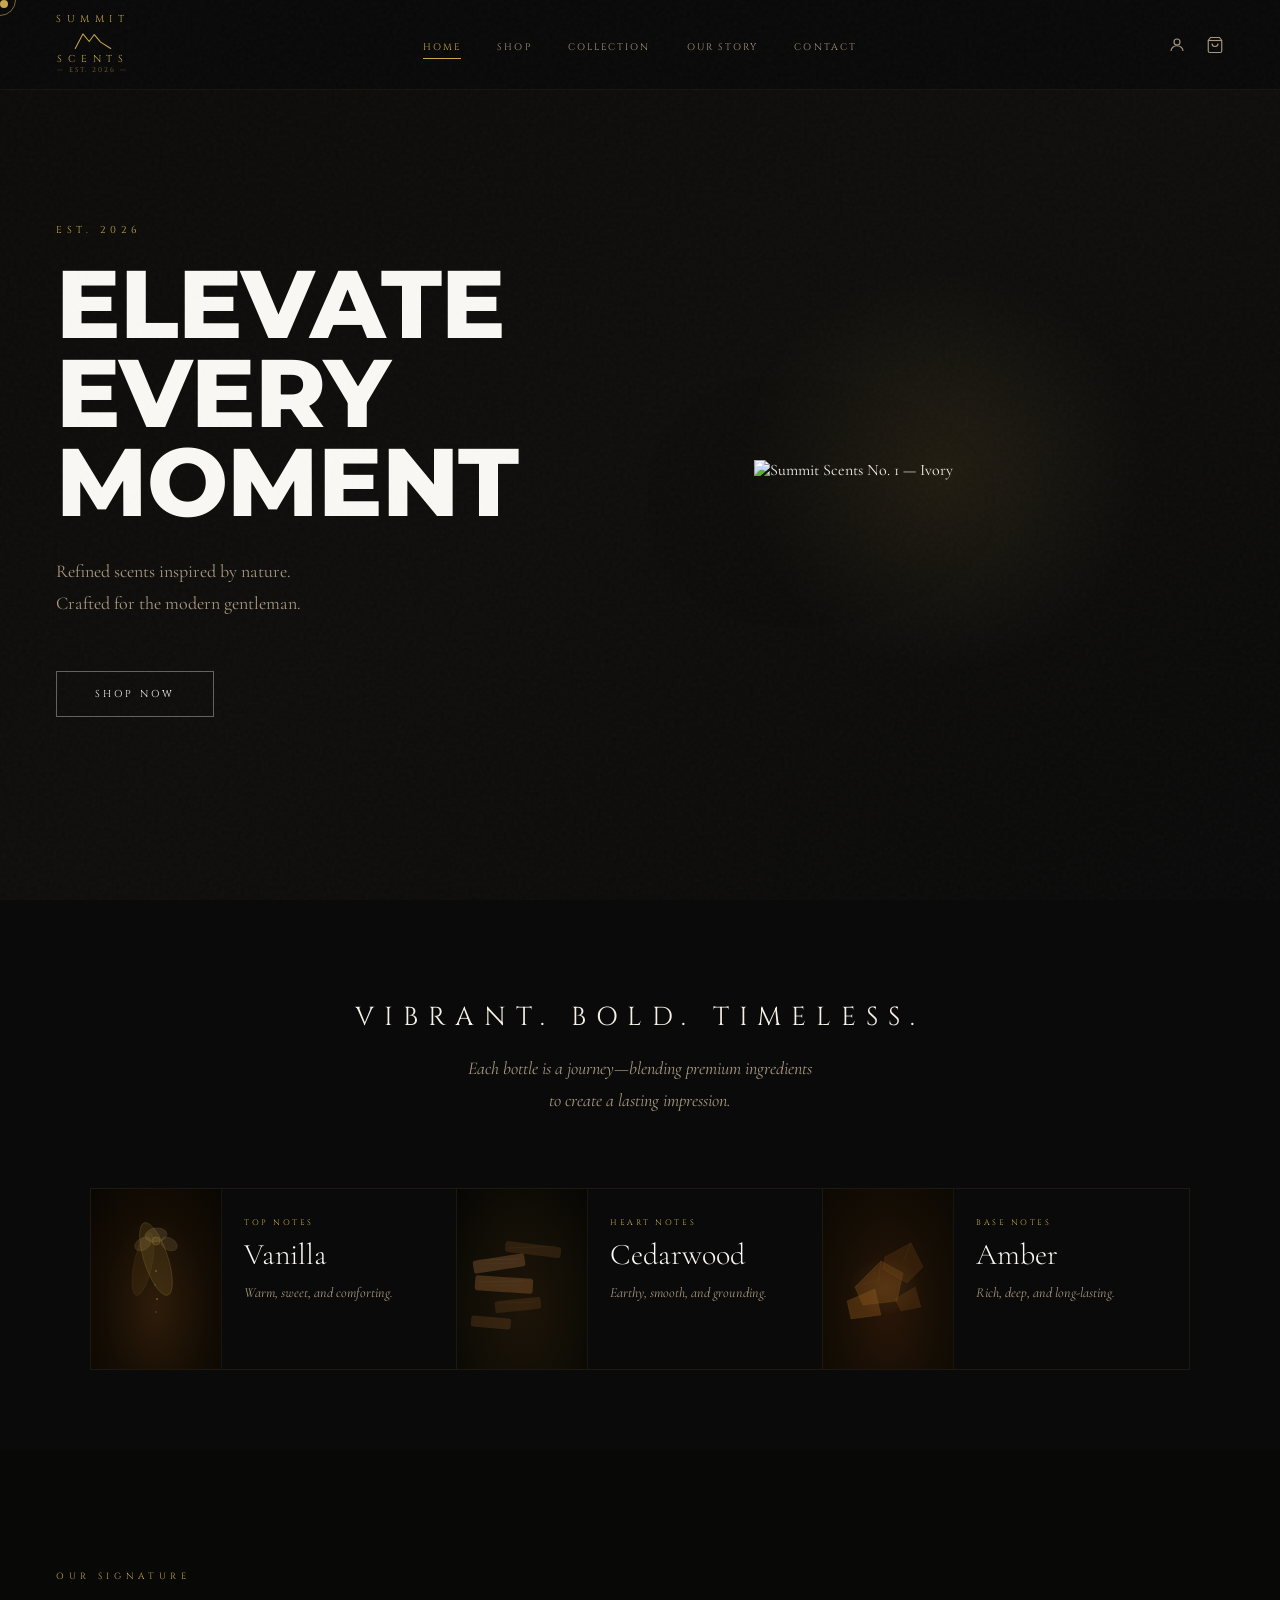
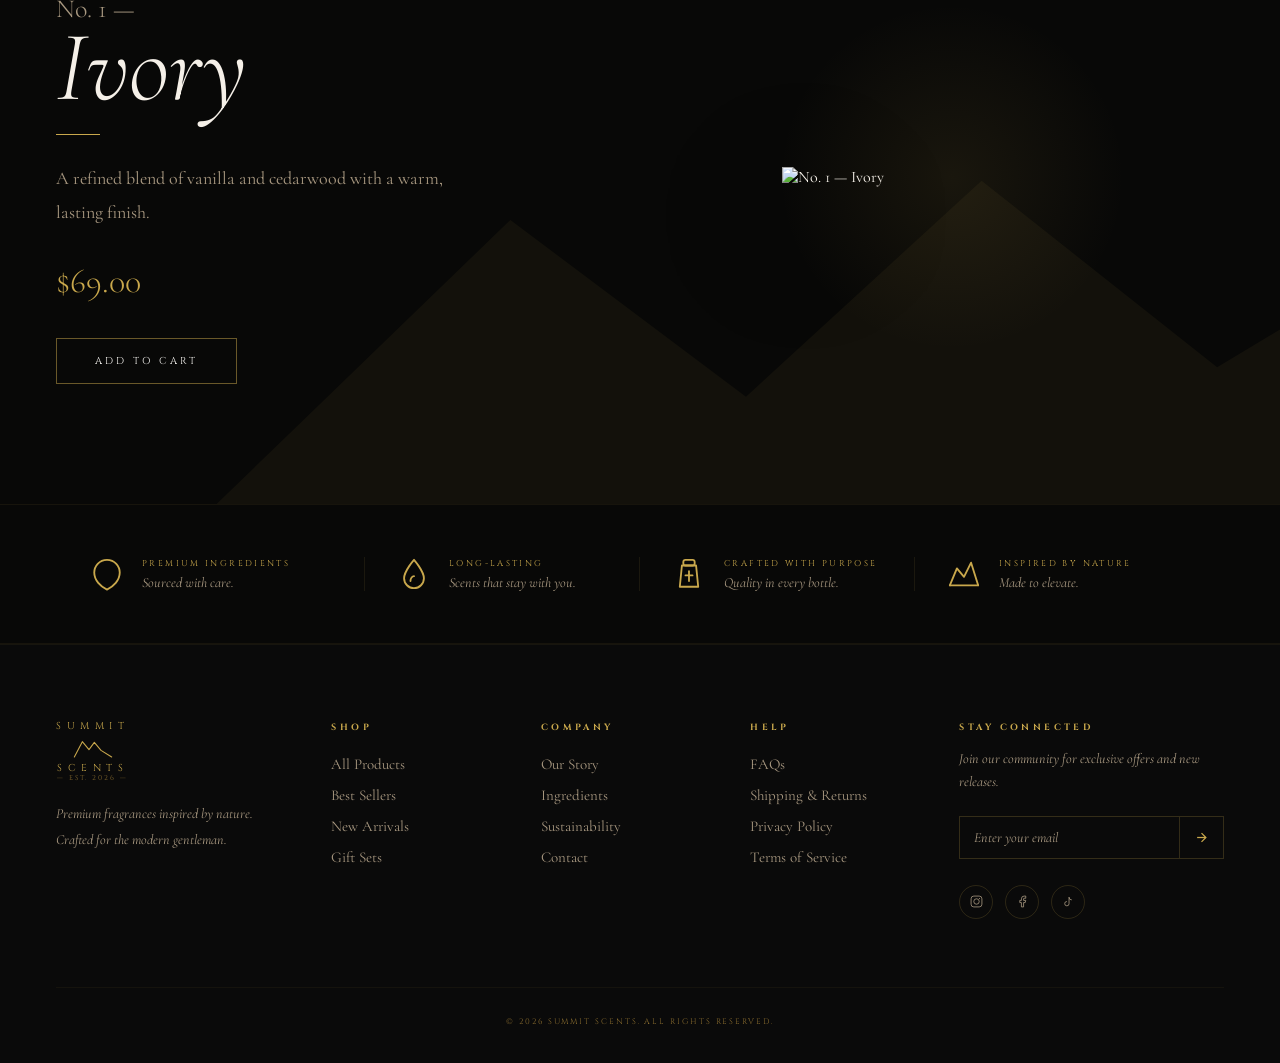
==== commit 074f48b4: "Create index.html" ====
--- a/index.html
+++ b/index.html
@@ -4,13 +4,13 @@
 <meta charset="UTF-8">
 <meta name="viewport" content="width=device-width, initial-scale=1.0">
 <title>Summit Scents — Est. 2026</title>
-<link href="https://fonts.googleapis.com/css2?family=Cormorant+Garamond:ital,wght@0,300;0,400;0,600;1,300;1,400&family=Cinzel+Decorative:wght@400&family=Cinzel:wght@400;600&display=swap" rel="stylesheet">
+<link href="https://fonts.googleapis.com/css2?family=Cormorant+Garamond:ital,wght@0,300;0,400;0,600;1,300;1,400;1,600&family=Cinzel+Decorative:wght@400&family=Cinzel:wght@400;600&family=Montserrat:wght@400;700;800;900&display=swap" rel="stylesheet">
 <style>
   *, *::before, *::after { margin: 0; padding: 0; box-sizing: border-box; }
 
   :root {
     --black: #0a0a0a;
-    --deep: #111010;
+    --deep: #0d0c0a;
     --gold: #c9a84c;
     --gold-light: #e2c47a;
     --gold-dim: #8a6d2f;
@@ -29,7 +29,7 @@
     cursor: none;
   }
 
-  /* CUSTOM CURSOR */
+  /* CURSOR */
   .cursor {
     position: fixed;
     width: 8px; height: 8px;
@@ -38,7 +38,6 @@
     pointer-events: none;
     z-index: 9999;
     transition: transform 0.1s ease;
-    mix-blend-mode: difference;
   }
   .cursor-ring {
     position: fixed;
@@ -51,841 +50,648 @@
     opacity: 0.6;
   }
 
-  /* GRAIN OVERLAY */
+  /* GRAIN */
   body::before {
     content: '';
     position: fixed;
     inset: 0;
     background-image: url("data:image/svg+xml,%3Csvg viewBox='0 0 256 256' xmlns='http://www.w3.org/2000/svg'%3E%3Cfilter id='noise'%3E%3CfeTurbulence type='fractalNoise' baseFrequency='0.9' numOctaves='4' stitchTiles='stitch'/%3E%3C/filter%3E%3Crect width='100%25' height='100%25' filter='url(%23noise)' opacity='1'/%3E%3C/svg%3E");
-    opacity: 0.035;
+    opacity: 0.03;
     pointer-events: none;
     z-index: 9000;
   }
 
-  /* NAV */
+  /* ── NAV ─────────────────────────────── */
   nav {
     position: fixed;
     top: 0; left: 0; right: 0;
     z-index: 100;
-    display: flex;
-    align-items: center;
-    justify-content: space-between;
-    padding: 28px 60px;
-    background: linear-gradient(to bottom, rgba(10,10,10,0.95), transparent);
+    display: grid;
+    grid-template-columns: 1fr auto 1fr;
+    align-items: center;
+    padding: 14px 56px;
+    background: rgba(10,10,10,0.97);
+    border-bottom: 1px solid rgba(201,168,76,0.08);
+    backdrop-filter: blur(10px);
   }
 
   .nav-logo {
-    font-family: 'Cinzel', serif;
-    font-size: 13px;
-    letter-spacing: 0.35em;
+    display: flex;
+    flex-direction: column;
+    align-items: center;
+    gap: 1px;
+    text-decoration: none;
+    width: fit-content;
+  }
+
+  .nav-logo-word {
+    font-family: 'Cinzel', serif;
+    font-size: 10px;
+    letter-spacing: 0.55em;
     color: var(--gold);
     text-transform: uppercase;
+    line-height: 1;
+  }
+
+  .nav-logo-icon { width: 38px; height: 22px; margin: 3px 0; }
+
+  .nav-logo-est {
+    font-family: 'Cinzel', serif;
+    font-size: 7px;
+    letter-spacing: 0.28em;
+    color: var(--gold-dim);
+    text-transform: uppercase;
   }
 
   .nav-links {
     display: flex;
-    gap: 48px;
+    gap: 36px;
     list-style: none;
   }
 
   .nav-links a {
+    font-family: 'Cinzel', serif;
+    font-size: 9.5px;
+    letter-spacing: 0.22em;
+    color: var(--muted);
+    text-decoration: none;
+    text-transform: uppercase;
+    transition: color 0.3s;
+    position: relative;
+    padding-bottom: 2px;
+  }
+
+  .nav-links a:hover { color: var(--gold); }
+
+  .nav-links a.active {
+    color: var(--gold);
+  }
+  .nav-links a.active::after {
+    content: '';
+    position: absolute;
+    bottom: -3px; left: 0;
+    width: 100%; height: 1px;
+    background: var(--gold);
+  }
+
+  .nav-actions {
+    display: flex;
+    justify-content: flex-end;
+    align-items: center;
+    gap: 20px;
+  }
+
+  .nav-actions svg {
+    width: 18px; height: 18px;
+    stroke: var(--muted);
+    fill: none;
+    stroke-width: 1.5;
+    cursor: pointer;
+    transition: stroke 0.3s;
+  }
+  .nav-actions svg:hover { stroke: var(--gold); }
+
+  /* ── HERO ────────────────────────────── */
+  .hero {
+    min-height: 100vh;
+    display: grid;
+    grid-template-columns: 52% 48%;
+    align-items: center;
+    padding: 120px 56px 80px;
+    position: relative;
+    overflow: hidden;
+    background: linear-gradient(145deg, #0c0b09 0%, #0f0e0c 50%, #0a0a0a 100%);
+  }
+
+  .hero-text {
+    position: relative;
+    z-index: 2;
+    animation: fadeUp 1.4s cubic-bezier(0.22,1,0.36,1) both;
+  }
+
+  .hero-eyebrow {
+    font-family: 'Cinzel', serif;
+    font-size: 10px;
+    letter-spacing: 0.45em;
+    color: var(--gold);
+    text-transform: uppercase;
+    margin-bottom: 22px;
+  }
+
+  .hero-title {
+    font-family: 'Montserrat', sans-serif;
+    font-size: clamp(50px, 7.5vw, 96px);
+    font-weight: 800;
+    line-height: 0.93;
+    color: var(--white);
+    text-transform: uppercase;
+    letter-spacing: -0.01em;
+    margin-bottom: 30px;
+  }
+
+  .hero-subtitle {
+    font-family: 'Cormorant Garamond', serif;
+    font-size: 18px;
+    color: var(--muted);
+    line-height: 1.75;
+    margin-bottom: 52px;
+    max-width: 320px;
+  }
+
+  .hero-image {
+    position: relative;
+    display: flex;
+    justify-content: center;
+    align-items: center;
+    z-index: 2;
+    animation: fadeUp 1.4s 0.18s cubic-bezier(0.22,1,0.36,1) both;
+  }
+
+  .hero-bottle-glow {
+    position: absolute;
+    width: 420px; height: 420px;
+    background: radial-gradient(circle, rgba(201,168,76,0.1) 0%, transparent 68%);
+    border-radius: 50%;
+    pointer-events: none;
+  }
+
+  .hero-bottle {
+    width: 380px;
+    max-width: 100%;
+    object-fit: contain;
+    filter: drop-shadow(0 32px 64px rgba(0,0,0,0.75));
+    position: relative;
+    z-index: 1;
+    transition: transform 0.7s cubic-bezier(0.22,1,0.36,1);
+  }
+
+  .hero-image:hover .hero-bottle { transform: translateY(-10px); }
+
+  @keyframes fadeUp {
+    from { opacity: 0; transform: translateY(28px); }
+    to   { opacity: 1; transform: translateY(0); }
+  }
+
+  /* ── BUTTONS ─────────────────────────── */
+  .btn-outline {
+    display: inline-flex;
+    align-items: center;
     font-family: 'Cinzel', serif;
     font-size: 10px;
     letter-spacing: 0.3em;
+    text-transform: uppercase;
+    color: var(--white);
+    background: transparent;
+    padding: 15px 38px;
+    border: 1px solid rgba(255,255,255,0.35);
+    text-decoration: none;
+    cursor: pointer;
+    transition: all 0.35s ease;
+  }
+  .btn-outline:hover { border-color: var(--gold); color: var(--gold); }
+
+  .btn-gold-outline {
+    display: inline-flex;
+    align-items: center;
+    font-family: 'Cinzel', serif;
+    font-size: 10px;
+    letter-spacing: 0.3em;
+    text-transform: uppercase;
+    color: var(--white);
+    background: transparent;
+    padding: 15px 38px;
+    border: 1px solid rgba(201,168,76,0.5);
+    text-decoration: none;
+    cursor: pointer;
+    transition: all 0.35s ease;
+  }
+  .btn-gold-outline:hover { border-color: var(--gold); color: var(--gold); background: rgba(201,168,76,0.06); }
+
+  /* ── TAGLINE + NOTES ─────────────────── */
+  .tagline-section {
+    padding: 100px 56px 80px;
+    text-align: center;
+    background: var(--black);
+  }
+
+  .tagline-text {
+    font-family: 'Cinzel', serif;
+    font-size: clamp(16px, 2.2vw, 26px);
+    letter-spacing: 0.38em;
+    color: var(--cream);
+    text-transform: uppercase;
+    margin-bottom: 18px;
+  }
+
+  .tagline-sub {
+    font-family: 'Cormorant Garamond', serif;
+    font-style: italic;
+    font-size: 18px;
     color: var(--muted);
-    text-decoration: none;
-    text-transform: uppercase;
-    transition: color 0.3s ease;
-    position: relative;
-  }
-
-  .nav-links a::after {
-    content: '';
-    position: absolute;
-    bottom: -4px; left: 0;
-    width: 0; height: 1px;
-    background: var(--gold);
-    transition: width 0.4s ease;
-  }
-
-  .nav-links a:hover { color: var(--gold); }
-  .nav-links a:hover::after { width: 100%; }
-
-  /* HERO */
-  .hero {
-    min-height: 100vh;
-    display: flex;
-    align-items: center;
-    justify-content: center;
+    line-height: 1.75;
+    max-width: 480px;
+    margin: 0 auto 72px;
+  }
+
+  .notes-row {
+    display: grid;
+    grid-template-columns: repeat(3, 1fr);
+    max-width: 1100px;
+    margin: 0 auto;
+    border: 1px solid rgba(201,168,76,0.1);
+  }
+
+  .note-item {
+    display: flex;
+    align-items: stretch;
+    border-right: 1px solid rgba(201,168,76,0.1);
+    overflow: hidden;
+    transition: background 0.35s;
+  }
+  .note-item:last-child { border-right: none; }
+  .note-item:hover { background: rgba(201,168,76,0.025); }
+
+  .note-image {
+    width: 130px;
+    min-height: 180px;
+    flex-shrink: 0;
     position: relative;
     overflow: hidden;
   }
 
-  .hero-bg {
+  .note-image-vanilla {
+    background: radial-gradient(ellipse at 50% 65%, #2e1c0a 0%, #150d04 55%, #090603 100%);
+  }
+  .note-image-cedar {
+    background: radial-gradient(ellipse at 50% 65%, #1e1408 0%, #110e06 55%, #080604 100%);
+  }
+  .note-image-amber {
+    background: radial-gradient(ellipse at 50% 65%, #2a1608 0%, #160e05 55%, #0c0803 100%);
+  }
+
+  .note-image svg {
     position: absolute;
     inset: 0;
-    background:
-      radial-gradient(ellipse 60% 70% at 30% 50%, rgba(201,168,76,0.07) 0%, transparent 70%),
-      radial-gradient(ellipse 40% 60% at 70% 30%, rgba(201,168,76,0.04) 0%, transparent 70%),
-      linear-gradient(180deg, #0a0a0a 0%, #0f0e0c 50%, #0a0a0a 100%);
-  }
-
-  /* Mountain silhouette SVG bg */
-  .hero-mountain {
+    width: 100%; height: 100%;
+  }
+
+  .note-content {
+    flex: 1;
+    padding: 28px 22px;
+    text-align: left;
+    border-left: 1px solid rgba(201,168,76,0.08);
+  }
+
+  .note-type {
+    font-family: 'Cinzel', serif;
+    font-size: 8px;
+    letter-spacing: 0.32em;
+    color: var(--gold);
+    text-transform: uppercase;
+    margin-bottom: 10px;
+  }
+
+  .note-name {
+    font-family: 'Cormorant Garamond', serif;
+    font-size: 30px;
+    font-weight: 300;
+    color: var(--white);
+    margin-bottom: 10px;
+    line-height: 1.1;
+  }
+
+  .note-desc {
+    font-family: 'Cormorant Garamond', serif;
+    font-style: italic;
+    font-size: 14px;
+    color: var(--muted);
+    line-height: 1.65;
+  }
+
+  /* ── PRODUCT SHOWCASE ────────────────── */
+  .product-showcase {
+    padding: 120px 56px;
+    background: #080807;
+    position: relative;
+    overflow: hidden;
+  }
+
+  .showcase-mountain {
     position: absolute;
     bottom: 0; left: 0; right: 0;
-    opacity: 0.06;
-  }
-
-  .hero-content {
-    position: relative;
-    text-align: center;
-    z-index: 2;
-    animation: heroReveal 1.6s cubic-bezier(0.22, 1, 0.36, 1) both;
-  }
-
-  @keyframes heroReveal {
-    from { opacity: 0; transform: translateY(40px); }
-    to { opacity: 1; transform: translateY(0); }
-  }
-
-  .hero-eyebrow {
-    font-family: 'Cinzel', serif;
-    font-size: 10px;
-    letter-spacing: 0.5em;
-    color: var(--gold);
-    text-transform: uppercase;
-    margin-bottom: 28px;
-    animation: fadeUp 1.8s 0.2s both;
-  }
-
-  .hero-title {
-    font-family: 'Cinzel Decorative', serif;
-    font-size: clamp(52px, 8vw, 110px);
-    font-weight: 400;
-    line-height: 0.95;
-    color: var(--white);
-    letter-spacing: 0.02em;
-    margin-bottom: 12px;
-    animation: fadeUp 1.8s 0.35s both;
-  }
-
-  .hero-title span {
-    display: block;
-    color: var(--gold);
-    font-size: 0.55em;
-    letter-spacing: 0.15em;
-    font-family: 'Cinzel', serif;
-    font-weight: 600;
-  }
-
-  .hero-subtitle {
-    font-family: 'Cormorant Garamond', serif;
-    font-style: italic;
-    font-size: clamp(16px, 2vw, 22px);
-    color: var(--muted);
-    margin: 32px auto 56px;
-    max-width: 420px;
-    line-height: 1.7;
-    animation: fadeUp 1.8s 0.5s both;
-  }
-
-  .gold-line {
-    width: 60px;
-    height: 1px;
-    background: linear-gradient(to right, transparent, var(--gold), transparent);
-    margin: 24px auto;
-  }
-
-  .hero-cta {
-    display: inline-flex;
-    gap: 24px;
-    animation: fadeUp 1.8s 0.65s both;
-  }
-
-  .btn-primary {
-    font-family: 'Cinzel', serif;
-    font-size: 10px;
-    letter-spacing: 0.3em;
-    text-transform: uppercase;
-    color: var(--black);
-    background: var(--gold);
-    padding: 16px 40px;
-    border: none;
-    text-decoration: none;
-    transition: all 0.4s ease;
-    position: relative;
-    overflow: hidden;
-  }
-
-  .btn-primary::before {
-    content: '';
-    position: absolute;
-    inset: 0;
-    background: var(--gold-light);
-    transform: translateX(-101%);
-    transition: transform 0.4s ease;
-  }
-
-  .btn-primary:hover::before { transform: translateX(0); }
-  .btn-primary span { position: relative; z-index: 1; }
-
-  .btn-ghost {
-    font-family: 'Cinzel', serif;
-    font-size: 10px;
-    letter-spacing: 0.3em;
-    text-transform: uppercase;
-    color: var(--gold);
-    background: transparent;
-    padding: 16px 40px;
-    border: 1px solid var(--gold-dim);
-    text-decoration: none;
-    transition: all 0.4s ease;
-  }
-
-  .btn-ghost:hover {
-    border-color: var(--gold);
-    background: rgba(201,168,76,0.06);
-  }
-
-  @keyframes fadeUp {
-    from { opacity: 0; transform: translateY(24px); }
-    to { opacity: 1; transform: translateY(0); }
-  }
-
-  /* SCROLL INDICATOR */
-  .scroll-hint {
-    position: absolute;
-    bottom: 40px; left: 50%;
-    transform: translateX(-50%);
-    display: flex;
-    flex-direction: column;
-    align-items: center;
-    gap: 8px;
-    animation: fadeUp 2s 1.2s both;
-  }
-
-  .scroll-hint span {
-    font-family: 'Cinzel', serif;
-    font-size: 8px;
-    letter-spacing: 0.4em;
-    color: var(--gold-dim);
-    text-transform: uppercase;
-  }
-
-  .scroll-line {
-    width: 1px;
-    height: 48px;
-    background: linear-gradient(to bottom, var(--gold-dim), transparent);
-    animation: scrollPulse 2s ease-in-out infinite;
-  }
-
-  @keyframes scrollPulse {
-    0%, 100% { opacity: 0.3; transform: scaleY(1); }
-    50% { opacity: 1; transform: scaleY(1.2); }
-  }
-
-  /* FEATURED PRODUCT */
-  .featured {
-    padding: 140px 60px;
+    height: 60%;
+    opacity: 0.055;
+    pointer-events: none;
+  }
+
+  .showcase-inner {
+    max-width: 1200px;
+    margin: 0 auto;
     display: grid;
     grid-template-columns: 1fr 1fr;
-    gap: 100px;
-    align-items: center;
-    max-width: 1300px;
-    margin: 0 auto;
-  }
-
-  .featured-visual {
+    gap: 80px;
+    align-items: center;
     position: relative;
-  }
-
-  .bottle-frame {
-    position: relative;
-    display: flex;
-    align-items: center;
-    justify-content: center;
-  }
-
-  .bottle-glow {
-    position: absolute;
-    width: 300px; height: 300px;
-    background: radial-gradient(circle, rgba(201,168,76,0.15) 0%, transparent 70%);
-    border-radius: 50%;
-    animation: glowPulse 4s ease-in-out infinite;
-  }
-
-  @keyframes glowPulse {
-    0%, 100% { transform: scale(1); opacity: 0.8; }
-    50% { transform: scale(1.15); opacity: 1; }
-  }
-
-  .bottle-img {
-    width: 280px;
-    height: 380px;
-    object-fit: cover;
-    position: relative;
-    z-index: 1;
-    filter: drop-shadow(0 40px 80px rgba(0,0,0,0.8));
-    transition: transform 0.6s cubic-bezier(0.22, 1, 0.36, 1);
-  }
-
-  .bottle-frame:hover .bottle-img { transform: translateY(-12px) scale(1.02); }
-
-  .bottle-number {
-    position: absolute;
-    bottom: -20px; right: -20px;
-    font-family: 'Cinzel Decorative', serif;
-    font-size: 120px;
-    color: rgba(201,168,76,0.07);
+    z-index: 2;
+  }
+
+  .showcase-tag {
+    font-family: 'Cinzel', serif;
+    font-size: 9px;
+    letter-spacing: 0.52em;
+    color: var(--gold);
+    text-transform: uppercase;
+    margin-bottom: 14px;
+  }
+
+  .showcase-number {
+    font-family: 'Cormorant Garamond', serif;
+    font-size: 26px;
+    font-weight: 300;
+    color: var(--muted);
     line-height: 1;
-    user-select: none;
-    z-index: 0;
-  }
-
-  .featured-text { position: relative; }
-
-  .section-tag {
-    font-family: 'Cinzel', serif;
-    font-size: 9px;
-    letter-spacing: 0.5em;
-    color: var(--gold);
-    text-transform: uppercase;
-    margin-bottom: 20px;
-    display: flex;
-    align-items: center;
-    gap: 16px;
-  }
-
-  .section-tag::before {
-    content: '';
-    width: 32px; height: 1px;
+    margin-bottom: 2px;
+  }
+
+  .showcase-name {
+    font-family: 'Cormorant Garamond', serif;
+    font-style: italic;
+    font-size: clamp(64px, 8vw, 100px);
+    font-weight: 300;
+    color: var(--cream);
+    line-height: 0.88;
+    margin-bottom: 0;
+  }
+
+  .showcase-divider {
+    width: 44px; height: 1px;
     background: var(--gold);
-  }
-
-  .featured-name {
-    font-family: 'Cinzel Decorative', serif;
-    font-size: clamp(36px, 4vw, 58px);
-    font-weight: 400;
-    color: var(--white);
-    line-height: 1.1;
-    margin-bottom: 8px;
-  }
-
-  .featured-name em {
-    display: block;
-    font-family: 'Cormorant Garamond', serif;
-    font-style: italic;
-    font-size: 0.5em;
-    color: var(--gold);
-    letter-spacing: 0.1em;
-    margin-top: 4px;
-  }
-
-  .featured-desc {
+    margin: 22px 0 26px;
+  }
+
+  .showcase-desc {
+    font-family: 'Cormorant Garamond', serif;
     font-size: 18px;
     line-height: 1.9;
     color: var(--muted);
-    margin: 28px 0 40px;
-    font-style: italic;
-  }
-
-  .notes-grid {
-    display: grid;
-    grid-template-columns: repeat(3, 1fr);
-    gap: 20px;
-    margin: 36px 0;
-  }
-
-  .note-card {
-    border: 1px solid rgba(201,168,76,0.15);
-    padding: 20px 16px;
-    text-align: center;
-    transition: all 0.3s ease;
-    position: relative;
-    overflow: hidden;
-  }
-
-  .note-card::before {
-    content: '';
-    position: absolute;
-    inset: 0;
-    background: rgba(201,168,76,0.04);
-    opacity: 0;
-    transition: opacity 0.3s;
-  }
-
-  .note-card:hover::before { opacity: 1; }
-  .note-card:hover { border-color: rgba(201,168,76,0.4); }
-
-  .note-label {
-    font-family: 'Cinzel', serif;
-    font-size: 8px;
-    letter-spacing: 0.3em;
-    color: var(--gold-dim);
-    text-transform: uppercase;
-    margin-bottom: 8px;
-  }
-
-  .note-value {
-    font-family: 'Cormorant Garamond', serif;
-    font-size: 16px;
-    font-style: italic;
-    color: var(--cream);
-  }
-
-  .price-row {
-    display: flex;
-    align-items: center;
-    gap: 32px;
-    margin-top: 40px;
-  }
-
-  .price {
-    font-family: 'Cormorant Garamond', serif;
-    font-size: 42px;
+    margin-bottom: 32px;
+    max-width: 400px;
+  }
+
+  .showcase-price {
+    font-family: 'Cormorant Garamond', serif;
+    font-size: 34px;
     font-weight: 300;
     color: var(--gold);
-  }
-
-  .price sup {
-    font-size: 0.5em;
-    vertical-align: super;
-  }
-
-  /* COLLECTION */
-  .collection {
-    padding: 100px 60px;
-    background: linear-gradient(180deg, transparent, rgba(201,168,76,0.03), transparent);
-  }
-
-  .section-header {
-    text-align: center;
-    margin-bottom: 80px;
-  }
-
-  .section-title {
-    font-family: 'Cinzel Decorative', serif;
-    font-size: clamp(28px, 4vw, 48px);
-    color: var(--white);
-    margin-bottom: 16px;
-  }
-
-  .section-sub {
-    font-family: 'Cormorant Garamond', serif;
-    font-style: italic;
-    font-size: 18px;
-    color: var(--muted);
-  }
-
-  .collection-grid {
+    margin-bottom: 36px;
+  }
+
+  .showcase-image {
+    display: flex;
+    justify-content: center;
+    align-items: center;
+    position: relative;
+  }
+
+  .showcase-bottle-glow {
+    position: absolute;
+    width: 360px; height: 360px;
+    background: radial-gradient(circle, rgba(201,168,76,0.09) 0%, transparent 68%);
+    border-radius: 50%;
+    pointer-events: none;
+  }
+
+  .showcase-bottle {
+    width: 340px;
+    max-width: 100%;
+    object-fit: contain;
+    filter: drop-shadow(0 40px 80px rgba(0,0,0,0.85));
+    position: relative;
+    z-index: 1;
+    transition: transform 0.7s cubic-bezier(0.22,1,0.36,1);
+  }
+
+  .showcase-image:hover .showcase-bottle { transform: translateY(-10px) scale(1.01); }
+
+  /* ── FEATURES ────────────────────────── */
+  .features {
+    padding: 52px 56px;
+    border-top: 1px solid rgba(201,168,76,0.08);
+    border-bottom: 1px solid rgba(201,168,76,0.08);
+    background: #080807;
+  }
+
+  .features-grid {
     display: grid;
-    grid-template-columns: repeat(3, 1fr);
-    gap: 2px;
-    max-width: 1200px;
+    grid-template-columns: repeat(4, 1fr);
+    max-width: 1100px;
     margin: 0 auto;
   }
 
-  .product-card {
-    background: #0f0e0c;
-    padding: 50px 36px 40px;
-    position: relative;
-    overflow: hidden;
-    transition: all 0.5s cubic-bezier(0.22, 1, 0.36, 1);
-    cursor: pointer;
-  }
-
-  .product-card::before {
-    content: '';
-    position: absolute;
-    top: 0; left: 0; right: 0;
-    height: 1px;
-    background: linear-gradient(to right, transparent, var(--gold-dim), transparent);
-    opacity: 0;
-    transition: opacity 0.4s;
-  }
-
-  .product-card:hover { background: #141210; }
-  .product-card:hover::before { opacity: 1; }
-
-  .card-number {
-    font-family: 'Cinzel', serif;
-    font-size: 9px;
-    letter-spacing: 0.3em;
-    color: var(--gold-dim);
-    margin-bottom: 32px;
-  }
-
-  .card-name {
-    font-family: 'Cinzel Decorative', serif;
-    font-size: 22px;
-    color: var(--white);
-    margin-bottom: 6px;
-  }
-
-  .card-variant {
+  .feature-item {
+    display: flex;
+    align-items: center;
+    gap: 18px;
+    padding: 0 32px;
+    border-right: 1px solid rgba(201,168,76,0.1);
+  }
+  .feature-item:first-child { padding-left: 0; }
+  .feature-item:last-child { border-right: none; }
+
+  .feature-icon {
+    width: 34px; height: 34px;
+    flex-shrink: 0;
+    color: var(--gold);
+  }
+  .feature-icon svg {
+    width: 100%; height: 100%;
+    stroke: currentColor;
+    fill: none;
+    stroke-width: 1.3;
+    stroke-linecap: round;
+    stroke-linejoin: round;
+  }
+
+  .feature-title {
+    font-family: 'Cinzel', serif;
+    font-size: 8.5px;
+    letter-spacing: 0.28em;
+    color: var(--gold);
+    text-transform: uppercase;
+    margin-bottom: 5px;
+  }
+
+  .feature-desc {
     font-family: 'Cormorant Garamond', serif;
     font-style: italic;
     font-size: 14px;
-    color: var(--gold);
-    margin-bottom: 20px;
-    letter-spacing: 0.05em;
-  }
-
-  .card-desc {
-    font-size: 15px;
-    line-height: 1.8;
     color: var(--muted);
-    margin-bottom: 36px;
-    font-style: italic;
-  }
-
-  .card-footer {
-    display: flex;
-    justify-content: space-between;
-    align-items: flex-end;
-    border-top: 1px solid rgba(201,168,76,0.1);
-    padding-top: 24px;
-  }
-
-  .card-price {
-    font-family: 'Cormorant Garamond', serif;
-    font-size: 28px;
-    color: var(--gold);
-  }
-
-  .card-btn {
-    font-family: 'Cinzel', serif;
-    font-size: 8px;
-    letter-spacing: 0.25em;
-    text-transform: uppercase;
-    color: var(--gold-dim);
-    background: none;
-    border: none;
-    cursor: pointer;
-    transition: color 0.3s;
-    display: flex;
-    align-items: center;
-    gap: 8px;
-  }
-
-  .card-btn::after { content: '→'; font-size: 14px; }
-  .card-btn:hover { color: var(--gold); }
-
-  .card-highlight {
-    position: absolute;
-    top: 20px; right: 20px;
-    font-family: 'Cinzel', serif;
-    font-size: 7px;
-    letter-spacing: 0.2em;
-    color: var(--gold);
-    border: 1px solid var(--gold-dim);
-    padding: 4px 10px;
-    text-transform: uppercase;
-  }
-
-  /* BRAND STORY */
-  .story {
-    padding: 160px 60px;
-    max-width: 1300px;
-    margin: 0 auto;
-    display: grid;
-    grid-template-columns: 1fr 1.2fr;
-    gap: 120px;
-    align-items: center;
-  }
-
-  .story-visual {
-    position: relative;
-  }
-
-  .logo-display {
-    width: 100%;
-    max-width: 400px;
-    aspect-ratio: 1;
-    background: #0f0e0c;
-    display: flex;
-    align-items: center;
-    justify-content: center;
-    border: 1px solid rgba(201,168,76,0.1);
-    position: relative;
-    overflow: hidden;
-  }
-
-  .logo-display::before {
-    content: '';
-    position: absolute;
-    inset: 20px;
-    border: 1px solid rgba(201,168,76,0.05);
-  }
-
-  .logo-display img {
-    width: 75%;
-    height: 75%;
-    object-fit: contain;
-  }
-
-  .story-accent {
-    position: absolute;
-    bottom: -30px; right: -30px;
-    width: 140px; height: 140px;
-    border: 1px solid rgba(201,168,76,0.15);
-    z-index: -1;
-  }
-
-  .story-text {}
-
-  .story-quote {
-    font-family: 'Cormorant Garamond', serif;
-    font-style: italic;
-    font-size: clamp(22px, 2.5vw, 32px);
-    line-height: 1.6;
-    color: var(--white);
-    margin-bottom: 36px;
-    position: relative;
-    padding-left: 32px;
-  }
-
-  .story-quote::before {
-    content: '"';
-    position: absolute;
-    left: 0; top: -8px;
-    font-size: 80px;
-    color: var(--gold);
-    line-height: 1;
-    opacity: 0.5;
-    font-style: normal;
-  }
-
-  .story-body {
-    font-size: 17px;
-    line-height: 2;
-    color: var(--muted);
-    margin-bottom: 48px;
-  }
-
-  /* STATS */
-  .stats {
-    display: grid;
-    grid-template-columns: repeat(3, 1fr);
-    gap: 1px;
-    background: rgba(201,168,76,0.1);
-    margin-bottom: 48px;
-  }
-
-  .stat {
+  }
+
+  /* ── FOOTER ──────────────────────────── */
+  footer {
+    padding: 76px 56px 36px;
     background: var(--black);
-    padding: 32px 24px;
-    text-align: center;
-  }
-
-  .stat-num {
-    font-family: 'Cinzel Decorative', serif;
-    font-size: 32px;
-    color: var(--gold);
-    display: block;
-    margin-bottom: 8px;
-  }
-
-  .stat-label {
-    font-family: 'Cinzel', serif;
-    font-size: 8px;
-    letter-spacing: 0.25em;
-    color: var(--muted);
-    text-transform: uppercase;
-  }
-
-  /* NEWSLETTER */
-  .newsletter {
-    padding: 100px 60px;
-    text-align: center;
-    position: relative;
-    overflow: hidden;
-  }
-
-  .newsletter::before {
-    content: '';
-    position: absolute;
-    inset: 0;
-    background: linear-gradient(135deg, rgba(201,168,76,0.04) 0%, transparent 50%, rgba(201,168,76,0.04) 100%);
-  }
-
-  .newsletter-inner {
-    position: relative;
-    max-width: 560px;
-    margin: 0 auto;
-  }
-
-  .newsletter-title {
-    font-family: 'Cinzel Decorative', serif;
-    font-size: clamp(24px, 3vw, 40px);
-    color: var(--white);
-    margin-bottom: 16px;
-  }
-
-  .newsletter-sub {
-    font-family: 'Cormorant Garamond', serif;
-    font-style: italic;
-    font-size: 18px;
-    color: var(--muted);
-    margin-bottom: 48px;
-  }
-
-  .email-form {
-    display: flex;
-    gap: 0;
-    border: 1px solid rgba(201,168,76,0.3);
-  }
-
-  .email-input {
-    flex: 1;
-    background: rgba(201,168,76,0.04);
-    border: none;
-    padding: 18px 24px;
-    font-family: 'Cormorant Garamond', serif;
-    font-size: 16px;
-    color: var(--cream);
-    outline: none;
-    letter-spacing: 0.05em;
-  }
-
-  .email-input::placeholder { color: var(--muted); font-style: italic; }
-
-  .email-btn {
-    background: var(--gold);
-    border: none;
-    padding: 18px 32px;
-    font-family: 'Cinzel', serif;
-    font-size: 9px;
-    letter-spacing: 0.3em;
-    text-transform: uppercase;
-    color: var(--black);
-    cursor: pointer;
-    transition: background 0.3s;
-  }
-
-  .email-btn:hover { background: var(--gold-light); }
-
-  /* FOOTER */
-  footer {
-    padding: 80px 60px 48px;
-    border-top: 1px solid rgba(201,168,76,0.1);
+    border-top: 1px solid rgba(201,168,76,0.07);
   }
 
   .footer-top {
     display: grid;
-    grid-template-columns: 1.5fr 1fr 1fr 1fr;
-    gap: 60px;
-    margin-bottom: 80px;
-  }
-
-  .footer-brand {}
+    grid-template-columns: 1.4fr 1fr 1fr 1fr 1.6fr;
+    gap: 44px;
+    margin-bottom: 68px;
+  }
+
+  .footer-brand {
+    display: flex;
+    flex-direction: column;
+    align-items: flex-start;
+  }
 
   .footer-logo {
-    font-family: 'Cinzel Decorative', serif;
-    font-size: 18px;
+    display: flex;
+    flex-direction: column;
+    align-items: center;
+    margin-bottom: 18px;
+  }
+  .footer-logo-word {
+    font-family: 'Cinzel', serif;
+    font-size: 10px;
+    letter-spacing: 0.55em;
     color: var(--gold);
-    margin-bottom: 20px;
-    display: block;
+    text-transform: uppercase;
+    line-height: 1;
+  }
+  .footer-logo-icon { width: 40px; height: 24px; margin: 4px 0; }
+  .footer-logo-est {
+    font-family: 'Cinzel', serif;
+    font-size: 7px;
+    letter-spacing: 0.28em;
+    color: var(--gold-dim);
+    text-transform: uppercase;
   }
 
   .footer-tagline {
     font-family: 'Cormorant Garamond', serif;
     font-style: italic;
-    font-size: 15px;
+    font-size: 14px;
     color: var(--muted);
     line-height: 1.8;
-    max-width: 240px;
+    max-width: 210px;
   }
 
   .footer-col h4 {
     font-family: 'Cinzel', serif;
     font-size: 9px;
-    letter-spacing: 0.35em;
+    letter-spacing: 0.38em;
     color: var(--gold);
     text-transform: uppercase;
-    margin-bottom: 24px;
-  }
-
+    margin-bottom: 22px;
+  }
   .footer-col ul { list-style: none; }
-
   .footer-col li {
-    margin-bottom: 14px;
+    margin-bottom: 13px;
     font-family: 'Cormorant Garamond', serif;
     font-size: 15px;
     color: var(--muted);
     cursor: pointer;
     transition: color 0.3s;
   }
-
   .footer-col li:hover { color: var(--cream); }
 
+  .footer-connect h4 {
+    font-family: 'Cinzel', serif;
+    font-size: 9px;
+    letter-spacing: 0.38em;
+    color: var(--gold);
+    text-transform: uppercase;
+    margin-bottom: 14px;
+  }
+  .footer-connect p {
+    font-family: 'Cormorant Garamond', serif;
+    font-style: italic;
+    font-size: 14px;
+    color: var(--muted);
+    line-height: 1.65;
+    margin-bottom: 22px;
+  }
+
+  .footer-email-form {
+    display: flex;
+    border: 1px solid rgba(201,168,76,0.22);
+    margin-bottom: 26px;
+  }
+  .footer-email-input {
+    flex: 1;
+    background: transparent;
+    border: none;
+    padding: 12px 14px;
+    font-family: 'Cormorant Garamond', serif;
+    font-size: 14px;
+    color: var(--cream);
+    outline: none;
+  }
+  .footer-email-input::placeholder { color: var(--muted); font-style: italic; }
+  .footer-email-btn {
+    background: transparent;
+    border: none;
+    border-left: 1px solid rgba(201,168,76,0.22);
+    padding: 12px 14px;
+    cursor: pointer;
+    transition: background 0.3s;
+    display: flex;
+    align-items: center;
+  }
+  .footer-email-btn:hover { background: rgba(201,168,76,0.1); }
+  .footer-email-btn svg {
+    width: 15px; height: 15px;
+    stroke: var(--gold); fill: none; stroke-width: 2;
+  }
+
+  .footer-socials { display: flex; gap: 12px; }
+  .footer-social-icon {
+    width: 34px; height: 34px;
+    border: 1px solid rgba(201,168,76,0.18);
+    border-radius: 50%;
+    display: flex;
+    align-items: center;
+    justify-content: center;
+    cursor: pointer;
+    transition: all 0.3s;
+    text-decoration: none;
+  }
+  .footer-social-icon:hover { border-color: var(--gold); background: rgba(201,168,76,0.08); }
+  .footer-social-icon svg {
+    width: 13px; height: 13px;
+    stroke: var(--muted); fill: none; stroke-width: 1.5;
+    transition: stroke 0.3s;
+  }
+  .footer-social-icon:hover svg { stroke: var(--gold); }
+
   .footer-bottom {
     display: flex;
-    justify-content: space-between;
-    align-items: center;
-    padding-top: 32px;
+    justify-content: center;
+    padding-top: 28px;
     border-top: 1px solid rgba(201,168,76,0.06);
   }
-
   .footer-copy {
     font-family: 'Cinzel', serif;
     font-size: 8px;
-    letter-spacing: 0.25em;
+    letter-spacing: 0.24em;
     color: var(--gold-dim);
     text-transform: uppercase;
   }
 
-  .footer-socials {
-    display: flex;
-    gap: 24px;
-  }
-
-  .footer-socials a {
-    font-family: 'Cinzel', serif;
-    font-size: 8px;
-    letter-spacing: 0.25em;
-    color: var(--gold-dim);
-    text-decoration: none;
-    text-transform: uppercase;
-    transition: color 0.3s;
-  }
-
-  .footer-socials a:hover { color: var(--gold); }
-
-  /* DIVIDER */
-  .divider {
-    display: flex;
-    align-items: center;
-    gap: 20px;
-    padding: 0 60px;
-    max-width: 1300px;
-    margin: 0 auto;
-  }
-
-  .divider-line { flex: 1; height: 1px; background: rgba(201,168,76,0.1); }
-
-  .divider-diamond {
-    width: 8px; height: 8px;
-    background: var(--gold-dim);
-    transform: rotate(45deg);
-  }
-
-  /* REVEAL ANIMATION */
+  /* ── REVEAL ──────────────────────────── */
   .reveal {
     opacity: 0;
-    transform: translateY(32px);
-    transition: opacity 0.9s cubic-bezier(0.22, 1, 0.36, 1), transform 0.9s cubic-bezier(0.22, 1, 0.36, 1);
-  }
-
-  .reveal.visible {
-    opacity: 1;
-    transform: translateY(0);
-  }
-
-  .reveal-delay-1 { transition-delay: 0.1s; }
-  .reveal-delay-2 { transition-delay: 0.2s; }
-  .reveal-delay-3 { transition-delay: 0.3s; }
+    transform: translateY(28px);
+    transition: opacity 0.9s cubic-bezier(0.22,1,0.36,1), transform 0.9s cubic-bezier(0.22,1,0.36,1);
+  }
+  .reveal.visible { opacity: 1; transform: translateY(0); }
+  .reveal-delay-1 { transition-delay: 0.12s; }
+  .reveal-delay-2 { transition-delay: 0.24s; }
+  .reveal-delay-3 { transition-delay: 0.36s; }
 </style>
 </head>
 <body>
@@ -893,217 +699,238 @@
 <div class="cursor" id="cursor"></div>
 <div class="cursor-ring" id="cursorRing"></div>
 
-<!-- NAV -->
+<!-- ── NAV ────────────────────────────── -->
 <nav>
-  <div class="nav-logo">Summit Scents</div>
+  <a href="#" class="nav-logo">
+    <span class="nav-logo-word">Summit</span>
+    <svg class="nav-logo-icon" viewBox="0 0 60 34" fill="none" xmlns="http://www.w3.org/2000/svg">
+      <polyline points="2,32 14,9 24,21 32,10 42,22 58,32" stroke="#c9a84c" stroke-width="1.6" fill="none" stroke-linecap="round" stroke-linejoin="round"/>
+    </svg>
+    <span class="nav-logo-word">Scents</span>
+    <span class="nav-logo-est">— Est. 2026 —</span>
+  </a>
+
   <ul class="nav-links">
+    <li><a href="#" class="active">Home</a></li>
+    <li><a href="#collection">Shop</a></li>
     <li><a href="#collection">Collection</a></li>
     <li><a href="#story">Our Story</a></li>
-    <li><a href="#notes">Notes</a></li>
     <li><a href="#contact">Contact</a></li>
   </ul>
+
+  <div class="nav-actions">
+    <svg viewBox="0 0 24 24"><circle cx="12" cy="8" r="4"/><path d="M4 20c0-4 3.6-7 8-7s8 3 8 7"/></svg>
+    <svg viewBox="0 0 24 24"><path d="M6 2L3 6v14a2 2 0 002 2h14a2 2 0 002-2V6l-3-4z"/><line x1="3" y1="6" x2="21" y2="6"/><path d="M16 10a4 4 0 01-8 0"/></svg>
+  </div>
 </nav>
 
-<!-- HERO -->
-<section class="hero">
-  <div class="hero-bg"></div>
-
-  <svg class="hero-mountain" viewBox="0 0 1440 400" preserveAspectRatio="none">
-    <polygon points="0,400 200,400 500,100 800,300 1000,50 1300,250 1440,150 1440,400" fill="#c9a84c"/>
-  </svg>
-
-  <div class="hero-content">
-    <p class="hero-eyebrow">Est. 2026 — Artisan Cologne</p>
-    <h1 class="hero-title">
-      Summit
-      <span>Scents</span>
-    </h1>
-    <div class="gold-line"></div>
-    <p class="hero-subtitle">Fragrances forged at altitude. <br>Where wild air meets refined craft.</p>
-    <div class="hero-cta">
-      <a href="#collection" class="btn-primary"><span>Shop Collection</span></a>
-      <a href="#story" class="btn-ghost">Our Story</a>
-    </div>
+<!-- ── HERO ───────────────────────────── -->
+<section class="hero" id="home">
+  <div class="hero-text">
+    <p class="hero-eyebrow">Est. 2026</p>
+    <h1 class="hero-title">Elevate<br>Every<br>Moment</h1>
+    <p class="hero-subtitle">Refined scents inspired by nature.<br>Crafted for the modern gentleman.</p>
+    <a href="#collection" class="btn-outline">Shop Now</a>
   </div>
 
-  <div class="scroll-hint">
-    <span>Discover</span>
-    <div class="scroll-line"></div>
+  <div class="hero-image">
+    <div class="hero-bottle-glow"></div>
+    <img src="/mnt/user-data/uploads/FullSizeRender.jpeg" alt="Summit Scents No. 1 — Ivory" class="hero-bottle">
   </div>
 </section>
 
-<!-- DIVIDER -->
-<div class="divider">
-  <div class="divider-line"></div>
-  <div class="divider-diamond"></div>
-  <div class="divider-line"></div>
-</div>
-
-<!-- FEATURED PRODUCT -->
-<section class="featured" id="notes">
-  <div class="featured-visual reveal">
-    <div class="bottle-frame">
-      <div class="bottle-glow"></div>
-      <img src="/mnt/user-data/uploads/FullSizeRender.jpeg" alt="Summit Scents No. 1 - Ivory" class="bottle-img">
-      <div class="bottle-number">I</div>
-    </div>
-  </div>
-
-  <div class="featured-text">
-    <p class="section-tag reveal">Signature Edition</p>
-    <h2 class="featured-name reveal reveal-delay-1">
-      No. 1 — Ivory
-      <em>The Flagship Fragrance</em>
-    </h2>
-    <p class="featured-desc reveal reveal-delay-2">
-      A commanding opening of crisp alpine air gives way to the warmth of aged cedarwood and the quiet richness of Madagascan vanilla. Complex, confident, unforgettable.
-    </p>
-
-    <div class="notes-grid reveal reveal-delay-2">
-      <div class="note-card">
-        <div class="note-label">Top Notes</div>
-        <div class="note-value">Bergamot & Frost</div>
-      </div>
-      <div class="note-card">
-        <div class="note-label">Heart Notes</div>
-        <div class="note-value">Cedarwood & Amber</div>
-      </div>
-      <div class="note-card">
-        <div class="note-label">Base Notes</div>
-        <div class="note-value">Vanilla & Musk</div>
-      </div>
-    </div>
-
-    <div class="price-row reveal reveal-delay-3">
-      <div class="price"><sup>$</sup>98</div>
-      <a href="#" class="btn-primary"><span>Add to Cart</span></a>
-    </div>
+<!-- ── TAGLINE + NOTES ────────────────── -->
+<section class="tagline-section" id="notes">
+  <p class="tagline-text reveal">Vibrant. Bold. Timeless.</p>
+  <p class="tagline-sub reveal reveal-delay-1">Each bottle is a journey—blending premium ingredients<br>to create a lasting impression.</p>
+
+  <div class="notes-row">
+
+    <!-- Vanilla -->
+    <div class="note-item reveal">
+      <div class="note-image note-image-vanilla">
+        <svg viewBox="0 0 130 180" xmlns="http://www.w3.org/2000/svg">
+          <!-- Vanilla orchid flower -->
+          <g opacity="0.75">
+            <ellipse cx="65" cy="70" rx="12" ry="38" fill="rgba(201,168,76,0.18)" stroke="rgba(201,168,76,0.35)" stroke-width="0.7" transform="rotate(-18 65 70)"/>
+            <ellipse cx="52" cy="75" rx="9" ry="32" fill="rgba(160,120,48,0.14)" stroke="rgba(160,120,48,0.25)" stroke-width="0.6" transform="rotate(12 52 75)"/>
+            <!-- flower petals -->
+            <ellipse cx="65" cy="46" rx="11" ry="7" fill="rgba(226,196,122,0.2)" stroke="rgba(201,168,76,0.3)" stroke-width="0.6" transform="rotate(-8 65 46)"/>
+            <ellipse cx="78" cy="55" rx="9" ry="6" fill="rgba(226,196,122,0.18)" stroke="rgba(201,168,76,0.25)" stroke-width="0.6" transform="rotate(30 78 55)"/>
+            <ellipse cx="52" cy="55" rx="9" ry="6" fill="rgba(226,196,122,0.18)" stroke="rgba(201,168,76,0.25)" stroke-width="0.6" transform="rotate(-30 52 55)"/>
+            <!-- center -->
+            <circle cx="65" cy="52" r="4" fill="rgba(201,168,76,0.22)" stroke="rgba(201,168,76,0.4)" stroke-width="0.8"/>
+            <!-- pod dots -->
+            <circle cx="65" cy="82" r="1" fill="rgba(201,168,76,0.55)"/>
+            <circle cx="64" cy="96" r="0.8" fill="rgba(201,168,76,0.45)"/>
+            <circle cx="66" cy="110" r="1" fill="rgba(201,168,76,0.55)"/>
+            <circle cx="65" cy="123" r="0.8" fill="rgba(201,168,76,0.45)"/>
+          </g>
+        </svg>
+      </div>
+      <div class="note-content">
+        <div class="note-type">Top Notes</div>
+        <div class="note-name">Vanilla</div>
+        <p class="note-desc">Warm, sweet, and comforting.</p>
+      </div>
+    </div>
+
+    <!-- Cedarwood -->
+    <div class="note-item reveal reveal-delay-1">
+      <div class="note-image note-image-cedar">
+        <svg viewBox="0 0 130 180" xmlns="http://www.w3.org/2000/svg">
+          <!-- Wood chips -->
+          <g opacity="0.75">
+            <rect x="16" y="68" width="52" height="13" rx="2.5" fill="rgba(139,93,55,0.55)" transform="rotate(-9 42 74)"/>
+            <line x1="20" y1="71" x2="62" y2="70" stroke="rgba(201,168,76,0.18)" stroke-width="0.6"/>
+            <line x1="22" y1="75" x2="58" y2="74" stroke="rgba(201,168,76,0.12)" stroke-width="0.5"/>
+
+            <rect x="48" y="55" width="56" height="11" rx="2.5" fill="rgba(100,64,30,0.45)" transform="rotate(7 76 61)"/>
+            <line x1="52" y1="59" x2="99" y2="57" stroke="rgba(201,168,76,0.14)" stroke-width="0.5"/>
+
+            <rect x="18" y="88" width="58" height="15" rx="2.5" fill="rgba(162,105,52,0.48)" transform="rotate(4 47 95)"/>
+            <line x1="22" y1="93" x2="68" y2="92" stroke="rgba(201,168,76,0.16)" stroke-width="0.6"/>
+            <line x1="22" y1="97" x2="65" y2="96" stroke="rgba(201,168,76,0.1)" stroke-width="0.5"/>
+
+            <rect x="38" y="110" width="46" height="12" rx="2.5" fill="rgba(110,70,34,0.4)" transform="rotate(-6 61 116)"/>
+            <line x1="42" y1="114" x2="78" y2="113" stroke="rgba(201,168,76,0.14)" stroke-width="0.5"/>
+
+            <rect x="14" y="128" width="40" height="11" rx="2.5" fill="rgba(130,82,40,0.38)" transform="rotate(5 34 133)"/>
+          </g>
+        </svg>
+      </div>
+      <div class="note-content">
+        <div class="note-type">Heart Notes</div>
+        <div class="note-name">Cedarwood</div>
+        <p class="note-desc">Earthy, smooth, and grounding.</p>
+      </div>
+    </div>
+
+    <!-- Amber -->
+    <div class="note-item reveal reveal-delay-2">
+      <div class="note-image note-image-amber">
+        <svg viewBox="0 0 130 180" xmlns="http://www.w3.org/2000/svg">
+          <defs>
+            <radialGradient id="amberGlow" cx="50%" cy="55%" r="50%">
+              <stop offset="0%" stop-color="#c9a84c" stop-opacity="0.14"/>
+              <stop offset="100%" stop-color="#c9a84c" stop-opacity="0"/>
+            </radialGradient>
+          </defs>
+          <g opacity="0.75">
+            <!-- Amber crystal chunks -->
+            <polygon points="32,98 58,72 80,84 74,112 40,116" fill="rgba(155,90,28,0.42)" stroke="rgba(201,168,76,0.22)" stroke-width="0.7"/>
+            <line x1="58" y1="72" x2="55" y2="95" stroke="rgba(201,168,76,0.18)" stroke-width="0.5"/>
+            <line x1="32" y1="98" x2="58" y2="90" stroke="rgba(201,168,76,0.14)" stroke-width="0.5"/>
+
+            <polygon points="62,68 88,54 100,78 84,94 60,80" fill="rgba(120,70,20,0.36)" stroke="rgba(201,168,76,0.18)" stroke-width="0.6"/>
+            <line x1="88" y1="54" x2="80" y2="74" stroke="rgba(201,168,76,0.14)" stroke-width="0.5"/>
+
+            <polygon points="24,112 52,100 58,126 28,130" fill="rgba(178,108,34,0.4)" stroke="rgba(201,168,76,0.2)" stroke-width="0.6"/>
+
+            <polygon points="72,110 92,98 98,118 78,122" fill="rgba(140,80,24,0.32)" stroke="rgba(201,168,76,0.15)" stroke-width="0.5"/>
+
+            <!-- soft glow -->
+            <ellipse cx="62" cy="95" rx="38" ry="30" fill="url(#amberGlow)"/>
+          </g>
+        </svg>
+      </div>
+      <div class="note-content">
+        <div class="note-type">Base Notes</div>
+        <div class="note-name">Amber</div>
+        <p class="note-desc">Rich, deep, and long-lasting.</p>
+      </div>
+    </div>
+
   </div>
 </section>
 
-<!-- DIVIDER -->
-<div class="divider">
-  <div class="divider-line"></div>
-  <div class="divider-diamond"></div>
-  <div class="divider-line"></div>
-</div>
-
-<!-- COLLECTION -->
-<section class="collection" id="collection">
-  <div class="section-header reveal">
-    <p class="section-tag" style="justify-content:center">The Collection</p>
-    <h2 class="section-title">Peaks of Perfumery</h2>
-    <p class="section-sub">Every scent a summit. Every bottle a journey.</p>
-  </div>
-
-  <div class="collection-grid">
-    <div class="product-card reveal">
-      <div class="card-number">No. 01</div>
-      <div class="card-highlight">Signature</div>
-      <div class="card-name">Ivory</div>
-      <div class="card-variant">Vanilla & Cedarwood</div>
-      <p class="card-desc">Warm, grounded, and effortlessly refined. The scent of a peak well-earned.</p>
-      <div class="card-footer">
-        <div class="card-price">$98</div>
-        <button class="card-btn">Shop Now</button>
-      </div>
-    </div>
-
-    <div class="product-card reveal reveal-delay-1">
-      <div class="card-number">No. 02</div>
-      <div class="card-name">Obsidian</div>
-      <div class="card-variant">Oud & Black Pepper</div>
-      <p class="card-desc">Dark, bold, and unapologetic. A trail blazed through midnight forests.</p>
-      <div class="card-footer">
-        <div class="card-price">$115</div>
-        <button class="card-btn">Shop Now</button>
-      </div>
-    </div>
-
-    <div class="product-card reveal reveal-delay-2">
-      <div class="card-number">No. 03</div>
-      <div class="card-name">Glacial</div>
-      <div class="card-variant">White Tea & Vetiver</div>
-      <p class="card-desc">Clean, crystalline, alive. The breath of a high alpine morning.</p>
-      <div class="card-footer">
-        <div class="card-price">$105</div>
-        <button class="card-btn">Shop Now</button>
-      </div>
+<!-- ── PRODUCT SHOWCASE ───────────────── -->
+<section class="product-showcase" id="story">
+  <svg class="showcase-mountain" viewBox="0 0 1440 400" preserveAspectRatio="none" xmlns="http://www.w3.org/2000/svg">
+    <polygon points="0,400 220,400 520,110 760,290 1000,70 1240,260 1440,140 1440,400" fill="#c9a84c"/>
+  </svg>
+
+  <div class="showcase-inner">
+    <div class="showcase-text reveal">
+      <div class="showcase-tag">Our Signature</div>
+      <div class="showcase-number">No. 1 —</div>
+      <div class="showcase-name">Ivory</div>
+      <div class="showcase-divider"></div>
+      <p class="showcase-desc">A refined blend of vanilla and cedarwood with a warm, lasting finish.</p>
+      <div class="showcase-price">$69.00</div>
+      <a href="#" class="btn-gold-outline">Add to Cart</a>
+    </div>
+
+    <div class="showcase-image reveal reveal-delay-2">
+      <div class="showcase-bottle-glow"></div>
+      <img src="/mnt/user-data/uploads/FullSizeRender.jpeg" alt="No. 1 — Ivory" class="showcase-bottle">
     </div>
   </div>
 </section>
 
-<!-- DIVIDER -->
-<div class="divider">
-  <div class="divider-line"></div>
-  <div class="divider-diamond"></div>
-  <div class="divider-line"></div>
+<!-- ── FEATURES ───────────────────────── -->
+<div class="features" id="collection">
+  <div class="features-grid">
+    <div class="feature-item reveal">
+      <div class="feature-icon">
+        <svg viewBox="0 0 24 24"><path d="M12 2C6.5 2 3 6.5 3 11c0 5.5 4.5 10 9 12 4.5-2 9-6.5 9-12 0-4.5-3.5-9-9-9z"/></svg>
+      </div>
+      <div>
+        <div class="feature-title">Premium Ingredients</div>
+        <p class="feature-desc">Sourced with care.</p>
+      </div>
+    </div>
+    <div class="feature-item reveal reveal-delay-1">
+      <div class="feature-icon">
+        <svg viewBox="0 0 24 24"><path d="M12 2c0 0-7 8-7 13a7 7 0 0014 0c0-5-7-13-7-13z"/><path d="M9.5 17c0-2 1.3-3.5 2.5-3.5"/></svg>
+      </div>
+      <div>
+        <div class="feature-title">Long-Lasting</div>
+        <p class="feature-desc">Scents that stay with you.</p>
+      </div>
+    </div>
+    <div class="feature-item reveal reveal-delay-2">
+      <div class="feature-icon">
+        <svg viewBox="0 0 24 24"><rect x="8" y="2" width="8" height="4" rx="1.5"/><path d="M7 6h10l1.5 15H5.5L7 6z"/><line x1="12" y1="10" x2="12" y2="17"/><line x1="9.5" y1="13" x2="14.5" y2="13"/></svg>
+      </div>
+      <div>
+        <div class="feature-title">Crafted with Purpose</div>
+        <p class="feature-desc">Quality in every bottle.</p>
+      </div>
+    </div>
+    <div class="feature-item reveal reveal-delay-3">
+      <div class="feature-icon">
+        <svg viewBox="0 0 24 24"><polyline points="2,20 7,8 12,14 17,4 22,20"/><line x1="2" y1="20" x2="22" y2="20"/></svg>
+      </div>
+      <div>
+        <div class="feature-title">Inspired by Nature</div>
+        <p class="feature-desc">Made to elevate.</p>
+      </div>
+    </div>
+  </div>
 </div>
 
-<!-- STORY -->
-<section class="story" id="story">
-  <div class="story-visual reveal">
-    <div class="logo-display">
-      <img src="/mnt/user-data/uploads/7DF8CF82-CCCF-4300-879C-6B6A4E29C0E1.PNG" alt="Summit Scents Logo">
-    </div>
-    <div class="story-accent"></div>
-  </div>
-
-  <div class="story-text">
-    <p class="section-tag reveal">Our Philosophy</p>
-    <blockquote class="story-quote reveal reveal-delay-1">
-      Scent is memory given form. We bottle the mountain.
-    </blockquote>
-    <p class="story-body reveal reveal-delay-2">
-      Summit Scents was born from a singular obsession: the way mountain air changes everything — how it sharpens the mind, settles the spirit, and makes the world feel vast and possible again. We craft each fragrance to carry that feeling wherever you go.
-    </p>
-
-    <div class="stats reveal reveal-delay-2">
-      <div class="stat">
-        <span class="stat-num">3</span>
-        <span class="stat-label">Signatures</span>
-      </div>
-      <div class="stat">
-        <span class="stat-num">12</span>
-        <span class="stat-label">Botanicals</span>
-      </div>
-      <div class="stat">
-        <span class="stat-num">100%</span>
-        <span class="stat-label">Artisan</span>
-      </div>
-    </div>
-
-    <a href="#" class="btn-ghost reveal reveal-delay-3">Read Our Story</a>
-  </div>
-</section>
-
-<!-- NEWSLETTER -->
-<section class="newsletter" id="contact">
-  <div class="newsletter-inner">
-    <p class="section-tag reveal" style="justify-content:center">Stay Connected</p>
-    <h2 class="newsletter-title reveal reveal-delay-1">The Inner Circle</h2>
-    <p class="newsletter-sub reveal reveal-delay-1">Early access, limited editions, stories from the summit.</p>
-    <div class="email-form reveal reveal-delay-2">
-      <input type="email" class="email-input" placeholder="Your email address">
-      <button class="email-btn">Join</button>
-    </div>
-  </div>
-</section>
-
-<!-- FOOTER -->
-<footer>
+<!-- ── FOOTER ─────────────────────────── -->
+<footer id="contact">
   <div class="footer-top">
     <div class="footer-brand">
-      <span class="footer-logo">Summit Scents</span>
-      <p class="footer-tagline">Artisan fragrances for those who seek the peak. Established 2026.</p>
+      <div class="footer-logo">
+        <span class="footer-logo-word">Summit</span>
+        <svg class="footer-logo-icon" viewBox="0 0 60 34" fill="none" xmlns="http://www.w3.org/2000/svg">
+          <polyline points="2,32 14,9 24,21 32,10 42,22 58,32" stroke="#c9a84c" stroke-width="1.6" fill="none" stroke-linecap="round" stroke-linejoin="round"/>
+        </svg>
+        <span class="footer-logo-word">Scents</span>
+        <span class="footer-logo-est">— Est. 2026 —</span>
+      </div>
+      <p class="footer-tagline">Premium fragrances inspired by nature. Crafted for the modern gentleman.</p>
     </div>
 
     <div class="footer-col">
       <h4>Shop</h4>
       <ul>
-        <li>No. 1 — Ivory</li>
-        <li>No. 2 — Obsidian</li>
-        <li>No. 3 — Glacial</li>
+        <li>All Products</li>
+        <li>Best Sellers</li>
+        <li>New Arrivals</li>
         <li>Gift Sets</li>
       </ul>
     </div>
@@ -1112,78 +939,87 @@
       <h4>Company</h4>
       <ul>
         <li>Our Story</li>
-        <li>Craftsmanship</li>
+        <li>Ingredients</li>
         <li>Sustainability</li>
-        <li>Press</li>
-      </ul>
-    </div>
-
-    <div class="footer-col">
-      <h4>Support</h4>
-      <ul>
-        <li>FAQ</li>
-        <li>Shipping</li>
-        <li>Returns</li>
         <li>Contact</li>
       </ul>
     </div>
+
+    <div class="footer-col">
+      <h4>Help</h4>
+      <ul>
+        <li>FAQs</li>
+        <li>Shipping &amp; Returns</li>
+        <li>Privacy Policy</li>
+        <li>Terms of Service</li>
+      </ul>
+    </div>
+
+    <div class="footer-connect">
+      <h4>Stay Connected</h4>
+      <p>Join our community for exclusive offers and new releases.</p>
+      <div class="footer-email-form">
+        <input type="email" class="footer-email-input" placeholder="Enter your email">
+        <button class="footer-email-btn">
+          <svg viewBox="0 0 24 24"><line x1="5" y1="12" x2="19" y2="12"/><polyline points="12,5 19,12 12,19"/></svg>
+        </button>
+      </div>
+      <div class="footer-socials">
+        <a href="#" class="footer-social-icon" aria-label="Instagram">
+          <svg viewBox="0 0 24 24"><rect x="2" y="2" width="20" height="20" rx="5"/><circle cx="12" cy="12" r="5"/><circle cx="17.5" cy="6.5" r="1" fill="#a89880" stroke="none"/></svg>
+        </a>
+        <a href="#" class="footer-social-icon" aria-label="Facebook">
+          <svg viewBox="0 0 24 24"><path d="M18 2h-3a5 5 0 00-5 5v3H7v4h3v8h4v-8h3l1-4h-4V7a1 1 0 011-1h3z"/></svg>
+        </a>
+        <a href="#" class="footer-social-icon" aria-label="TikTok">
+          <svg viewBox="0 0 24 24"><path d="M9 12a4 4 0 104 4V4a5 5 0 005 5"/></svg>
+        </a>
+      </div>
+    </div>
   </div>
 
   <div class="footer-bottom">
-    <span class="footer-copy">© 2026 Summit Scents — All Rights Reserved</span>
-    <div class="footer-socials">
-      <a href="#">Instagram</a>
-      <a href="#">TikTok</a>
-      <a href="#">Pinterest</a>
-    </div>
+    <span class="footer-copy">© 2026 Summit Scents. All rights reserved.</span>
   </div>
 </footer>
 
 <script>
-  // Custom cursor
   const cursor = document.getElementById('cursor');
-  const ring = document.getElementById('cursorRing');
+  const ring   = document.getElementById('cursorRing');
   let mx = 0, my = 0, rx = 0, ry = 0;
 
   document.addEventListener('mousemove', e => {
     mx = e.clientX; my = e.clientY;
-    cursor.style.left = mx - 4 + 'px';
-    cursor.style.top = my - 4 + 'px';
+    cursor.style.left = (mx - 4) + 'px';
+    cursor.style.top  = (my - 4) + 'px';
   });
 
-  function animateRing() {
+  (function animateRing() {
     rx += (mx - rx - 16) * 0.12;
     ry += (my - ry - 16) * 0.12;
     ring.style.left = rx + 'px';
-    ring.style.top = ry + 'px';
+    ring.style.top  = ry + 'px';
     requestAnimationFrame(animateRing);
-  }
-  animateRing();
-
-  document.querySelectorAll('a, button, .product-card, .note-card').forEach(el => {
+  })();
+
+  document.querySelectorAll('a, button, .note-item, .feature-item').forEach(el => {
     el.addEventListener('mouseenter', () => {
       cursor.style.transform = 'scale(2)';
-      ring.style.transform = 'scale(1.5)';
-      ring.style.opacity = '0.3';
+      ring.style.transform   = 'scale(1.5)';
+      ring.style.opacity     = '0.3';
     });
     el.addEventListener('mouseleave', () => {
       cursor.style.transform = 'scale(1)';
-      ring.style.transform = 'scale(1)';
-      ring.style.opacity = '0.6';
+      ring.style.transform   = 'scale(1)';
+      ring.style.opacity     = '0.6';
     });
   });
 
-  // Scroll reveal
-  const reveals = document.querySelectorAll('.reveal');
   const observer = new IntersectionObserver(entries => {
-    entries.forEach(e => {
-      if (e.isIntersecting) {
-        e.target.classList.add('visible');
-      }
-    });
-  }, { threshold: 0.12 });
-
-  reveals.forEach(el => observer.observe(el));
+    entries.forEach(e => { if (e.isIntersecting) e.target.classList.add('visible'); });
+  }, { threshold: 0.1 });
+
+  document.querySelectorAll('.reveal').forEach(el => observer.observe(el));
 </script>
 </body>
 </html>
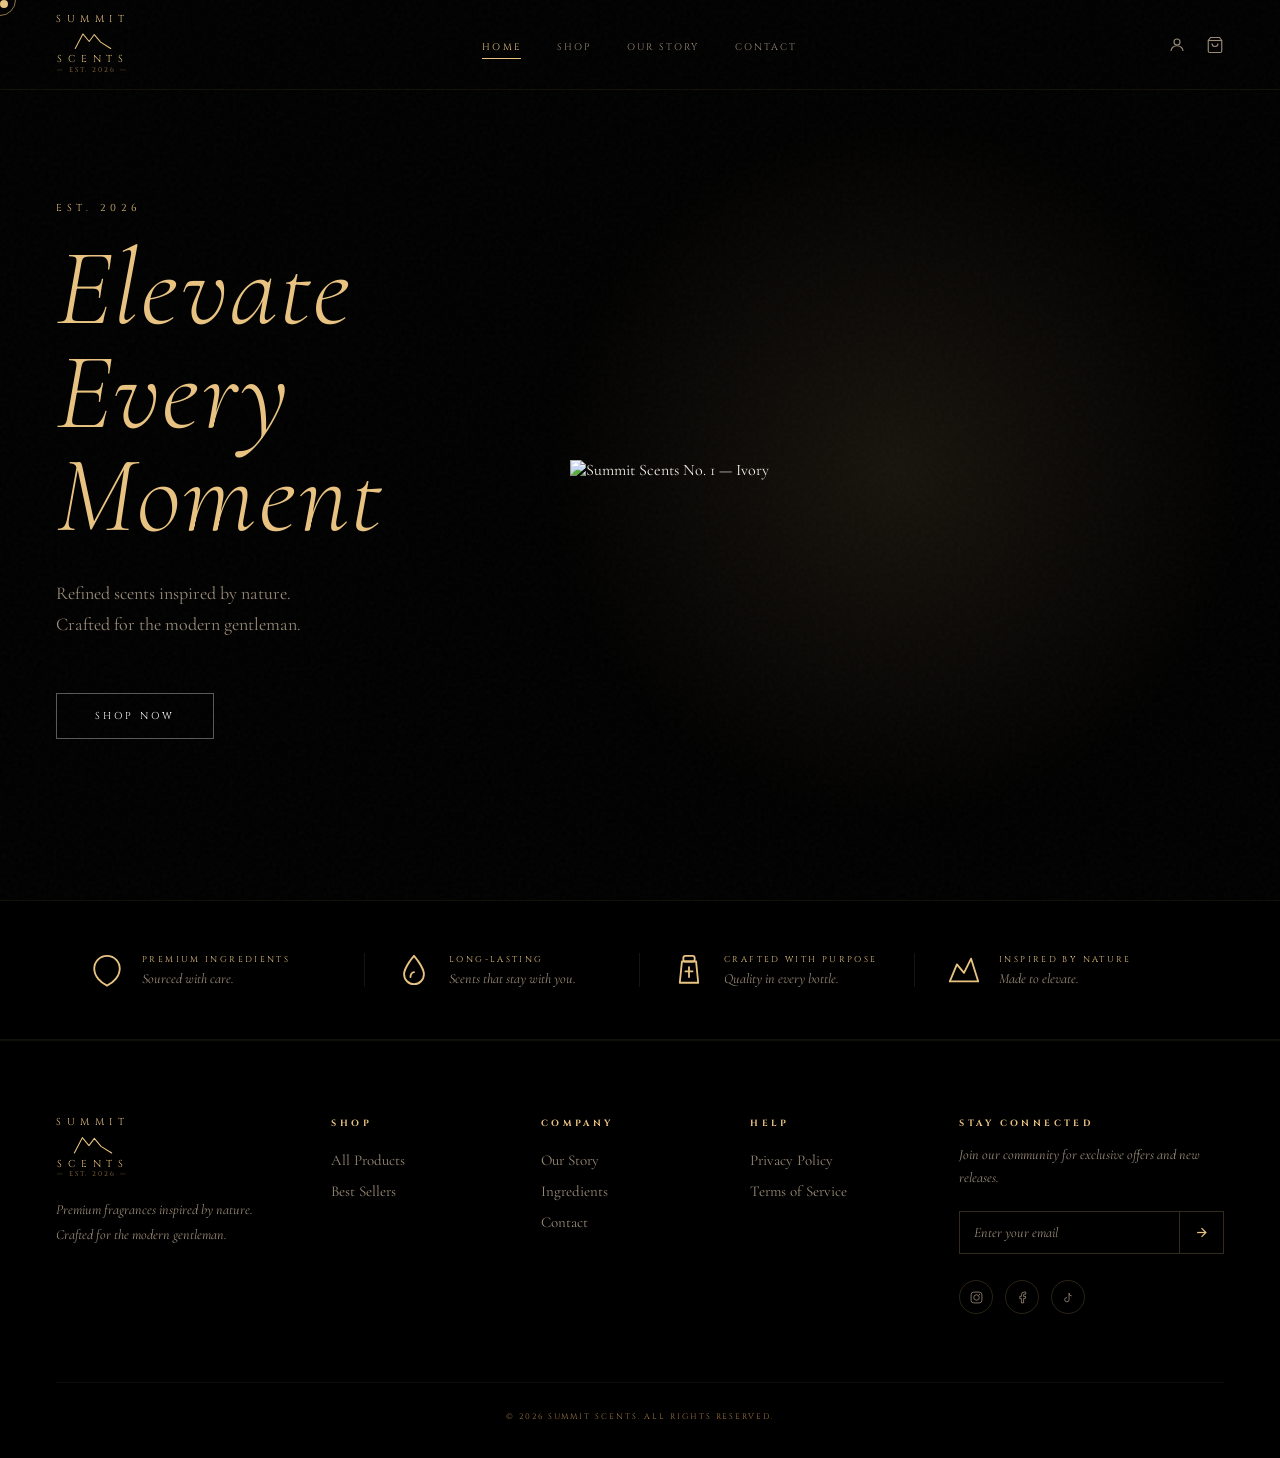
==== commit 42cba74a: "Update index.html" ====
--- a/index.html
+++ b/index.html
@@ -9,14 +9,14 @@
   *, *::before, *::after { margin: 0; padding: 0; box-sizing: border-box; }
 
   :root {
-    --black: #0a0a0a;
-    --deep: #0d0c0a;
-    --gold: #c9a84c;
-    --gold-light: #e2c47a;
-    --gold-dim: #8a6d2f;
+    --black: #000000;
+    --deep: #000000;
+    --gold: #e9c381;
+    --gold-light: #f2d9a8;
+    --gold-dim: #a07840;
     --cream: #f5f0e8;
-    --muted: #a89880;
-    --white: #faf8f4;
+    --muted: #9a8b78;
+    --white: #ffffff;
   }
 
   html { scroll-behavior: smooth; }
@@ -70,8 +70,8 @@
     grid-template-columns: 1fr auto 1fr;
     align-items: center;
     padding: 14px 56px;
-    background: rgba(10,10,10,0.97);
-    border-bottom: 1px solid rgba(201,168,76,0.08);
+    background: rgba(0,0,0,0.97);
+    border-bottom: 1px solid rgba(233,195,129,0.08);
     backdrop-filter: blur(10px);
   }
 
@@ -155,12 +155,12 @@
   .hero {
     min-height: 100vh;
     display: grid;
-    grid-template-columns: 52% 48%;
+    grid-template-columns: 44% 56%;
     align-items: center;
     padding: 120px 56px 80px;
     position: relative;
     overflow: hidden;
-    background: linear-gradient(145deg, #0c0b09 0%, #0f0e0c 50%, #0a0a0a 100%);
+    background: #000000;
   }
 
   .hero-text {
@@ -179,13 +179,13 @@
   }
 
   .hero-title {
-    font-family: 'Montserrat', sans-serif;
-    font-size: clamp(50px, 7.5vw, 96px);
-    font-weight: 800;
-    line-height: 0.93;
-    color: var(--white);
-    text-transform: uppercase;
-    letter-spacing: -0.01em;
+    font-family: 'Cormorant Garamond', Georgia, serif;
+    font-size: clamp(60px, 8.5vw, 110px);
+    font-weight: 300;
+    font-style: italic;
+    line-height: 0.95;
+    color: var(--gold);
+    letter-spacing: 0.02em;
     margin-bottom: 30px;
   }
 
@@ -209,17 +209,18 @@
 
   .hero-bottle-glow {
     position: absolute;
-    width: 420px; height: 420px;
-    background: radial-gradient(circle, rgba(201,168,76,0.1) 0%, transparent 68%);
+    width: 760px; height: 760px;
+    background: radial-gradient(circle, rgba(233,195,129,0.1) 0%, transparent 68%);
     border-radius: 50%;
     pointer-events: none;
   }
 
   .hero-bottle {
-    width: 380px;
+    width: 700px;
     max-width: 100%;
     object-fit: contain;
-    filter: drop-shadow(0 32px 64px rgba(0,0,0,0.75));
+    mix-blend-mode: lighten;
+    filter: drop-shadow(0 24px 48px rgba(0,0,0,0.6));
     position: relative;
     z-index: 1;
     transition: transform 0.7s cubic-bezier(0.22,1,0.36,1);
@@ -260,118 +261,18 @@
     color: var(--white);
     background: transparent;
     padding: 15px 38px;
-    border: 1px solid rgba(201,168,76,0.5);
+    border: 1px solid rgba(233,195,129,0.5);
     text-decoration: none;
     cursor: pointer;
     transition: all 0.35s ease;
   }
-  .btn-gold-outline:hover { border-color: var(--gold); color: var(--gold); background: rgba(201,168,76,0.06); }
-
-  /* ── TAGLINE + NOTES ─────────────────── */
-  .tagline-section {
-    padding: 100px 56px 80px;
-    text-align: center;
-    background: var(--black);
-  }
-
-  .tagline-text {
-    font-family: 'Cinzel', serif;
-    font-size: clamp(16px, 2.2vw, 26px);
-    letter-spacing: 0.38em;
-    color: var(--cream);
-    text-transform: uppercase;
-    margin-bottom: 18px;
-  }
-
-  .tagline-sub {
-    font-family: 'Cormorant Garamond', serif;
-    font-style: italic;
-    font-size: 18px;
-    color: var(--muted);
-    line-height: 1.75;
-    max-width: 480px;
-    margin: 0 auto 72px;
-  }
-
-  .notes-row {
-    display: grid;
-    grid-template-columns: repeat(3, 1fr);
-    max-width: 1100px;
-    margin: 0 auto;
-    border: 1px solid rgba(201,168,76,0.1);
-  }
-
-  .note-item {
-    display: flex;
-    align-items: stretch;
-    border-right: 1px solid rgba(201,168,76,0.1);
-    overflow: hidden;
-    transition: background 0.35s;
-  }
-  .note-item:last-child { border-right: none; }
-  .note-item:hover { background: rgba(201,168,76,0.025); }
-
-  .note-image {
-    width: 130px;
-    min-height: 180px;
-    flex-shrink: 0;
-    position: relative;
-    overflow: hidden;
-  }
-
-  .note-image-vanilla {
-    background: radial-gradient(ellipse at 50% 65%, #2e1c0a 0%, #150d04 55%, #090603 100%);
-  }
-  .note-image-cedar {
-    background: radial-gradient(ellipse at 50% 65%, #1e1408 0%, #110e06 55%, #080604 100%);
-  }
-  .note-image-amber {
-    background: radial-gradient(ellipse at 50% 65%, #2a1608 0%, #160e05 55%, #0c0803 100%);
-  }
-
-  .note-image svg {
-    position: absolute;
-    inset: 0;
-    width: 100%; height: 100%;
-  }
-
-  .note-content {
-    flex: 1;
-    padding: 28px 22px;
-    text-align: left;
-    border-left: 1px solid rgba(201,168,76,0.08);
-  }
-
-  .note-type {
-    font-family: 'Cinzel', serif;
-    font-size: 8px;
-    letter-spacing: 0.32em;
-    color: var(--gold);
-    text-transform: uppercase;
-    margin-bottom: 10px;
-  }
-
-  .note-name {
-    font-family: 'Cormorant Garamond', serif;
-    font-size: 30px;
-    font-weight: 300;
-    color: var(--white);
-    margin-bottom: 10px;
-    line-height: 1.1;
-  }
-
-  .note-desc {
-    font-family: 'Cormorant Garamond', serif;
-    font-style: italic;
-    font-size: 14px;
-    color: var(--muted);
-    line-height: 1.65;
-  }
+  .btn-gold-outline:hover { border-color: var(--gold); color: var(--gold); background: rgba(233,195,129,0.06); }
+
 
   /* ── PRODUCT SHOWCASE ────────────────── */
   .product-showcase {
     padding: 120px 56px;
-    background: #080807;
+    background: #000000;
     position: relative;
     overflow: hidden;
   }
@@ -385,11 +286,11 @@
   }
 
   .showcase-inner {
-    max-width: 1200px;
+    max-width: 1400px;
     margin: 0 auto;
     display: grid;
-    grid-template-columns: 1fr 1fr;
-    gap: 80px;
+    grid-template-columns: 42% 58%;
+    gap: 40px;
     align-items: center;
     position: relative;
     z-index: 2;
@@ -455,17 +356,18 @@
 
   .showcase-bottle-glow {
     position: absolute;
-    width: 360px; height: 360px;
-    background: radial-gradient(circle, rgba(201,168,76,0.09) 0%, transparent 68%);
+    width: 700px; height: 700px;
+    background: radial-gradient(circle, rgba(233,195,129,0.09) 0%, transparent 68%);
     border-radius: 50%;
     pointer-events: none;
   }
 
   .showcase-bottle {
-    width: 340px;
+    width: 660px;
     max-width: 100%;
     object-fit: contain;
-    filter: drop-shadow(0 40px 80px rgba(0,0,0,0.85));
+    mix-blend-mode: lighten;
+    filter: drop-shadow(0 24px 48px rgba(0,0,0,0.6));
     position: relative;
     z-index: 1;
     transition: transform 0.7s cubic-bezier(0.22,1,0.36,1);
@@ -476,9 +378,9 @@
   /* ── FEATURES ────────────────────────── */
   .features {
     padding: 52px 56px;
-    border-top: 1px solid rgba(201,168,76,0.08);
-    border-bottom: 1px solid rgba(201,168,76,0.08);
-    background: #080807;
+    border-top: 1px solid rgba(233,195,129,0.08);
+    border-bottom: 1px solid rgba(233,195,129,0.08);
+    background: #000000;
   }
 
   .features-grid {
@@ -493,7 +395,7 @@
     align-items: center;
     gap: 18px;
     padding: 0 32px;
-    border-right: 1px solid rgba(201,168,76,0.1);
+    border-right: 1px solid rgba(233,195,129,0.1);
   }
   .feature-item:first-child { padding-left: 0; }
   .feature-item:last-child { border-right: none; }
@@ -532,7 +434,7 @@
   footer {
     padding: 76px 56px 36px;
     background: var(--black);
-    border-top: 1px solid rgba(201,168,76,0.07);
+    border-top: 1px solid rgba(233,195,129,0.07);
   }
 
   .footer-top {
@@ -618,7 +520,7 @@
 
   .footer-email-form {
     display: flex;
-    border: 1px solid rgba(201,168,76,0.22);
+    border: 1px solid rgba(233,195,129,0.22);
     margin-bottom: 26px;
   }
   .footer-email-input {
@@ -635,14 +537,14 @@
   .footer-email-btn {
     background: transparent;
     border: none;
-    border-left: 1px solid rgba(201,168,76,0.22);
+    border-left: 1px solid rgba(233,195,129,0.22);
     padding: 12px 14px;
     cursor: pointer;
     transition: background 0.3s;
     display: flex;
     align-items: center;
   }
-  .footer-email-btn:hover { background: rgba(201,168,76,0.1); }
+  .footer-email-btn:hover { background: rgba(233,195,129,0.1); }
   .footer-email-btn svg {
     width: 15px; height: 15px;
     stroke: var(--gold); fill: none; stroke-width: 2;
@@ -651,7 +553,7 @@
   .footer-socials { display: flex; gap: 12px; }
   .footer-social-icon {
     width: 34px; height: 34px;
-    border: 1px solid rgba(201,168,76,0.18);
+    border: 1px solid rgba(233,195,129,0.18);
     border-radius: 50%;
     display: flex;
     align-items: center;
@@ -660,7 +562,7 @@
     transition: all 0.3s;
     text-decoration: none;
   }
-  .footer-social-icon:hover { border-color: var(--gold); background: rgba(201,168,76,0.08); }
+  .footer-social-icon:hover { border-color: var(--gold); background: rgba(233,195,129,0.08); }
   .footer-social-icon svg {
     width: 13px; height: 13px;
     stroke: var(--muted); fill: none; stroke-width: 1.5;
@@ -672,7 +574,7 @@
     display: flex;
     justify-content: center;
     padding-top: 28px;
-    border-top: 1px solid rgba(201,168,76,0.06);
+    border-top: 1px solid rgba(233,195,129,0.06);
   }
   .footer-copy {
     font-family: 'Cinzel', serif;
@@ -704,18 +606,17 @@
   <a href="#" class="nav-logo">
     <span class="nav-logo-word">Summit</span>
     <svg class="nav-logo-icon" viewBox="0 0 60 34" fill="none" xmlns="http://www.w3.org/2000/svg">
-      <polyline points="2,32 14,9 24,21 32,10 42,22 58,32" stroke="#c9a84c" stroke-width="1.6" fill="none" stroke-linecap="round" stroke-linejoin="round"/>
+      <polyline points="2,32 14,9 24,21 32,10 42,22 58,32" stroke="#e9c381" stroke-width="1.6" fill="none" stroke-linecap="round" stroke-linejoin="round"/>
     </svg>
     <span class="nav-logo-word">Scents</span>
     <span class="nav-logo-est">— Est. 2026 —</span>
   </a>
 
   <ul class="nav-links">
-    <li><a href="#" class="active">Home</a></li>
-    <li><a href="#collection">Shop</a></li>
-    <li><a href="#collection">Collection</a></li>
-    <li><a href="#story">Our Story</a></li>
-    <li><a href="#contact">Contact</a></li>
+    <li><a href="summit-scents.html" class="active">Home</a></li>
+    <li><a href="shop.html">Shop</a></li>
+    <li><a href="story.html">Our Story</a></li>
+    <li><a href="contact.html">Contact</a></li>
   </ul>
 
   <div class="nav-actions">
@@ -728,145 +629,17 @@
 <section class="hero" id="home">
   <div class="hero-text">
     <p class="hero-eyebrow">Est. 2026</p>
-    <h1 class="hero-title">Elevate<br>Every<br>Moment</h1>
+    <h1 class="hero-title">Elevate Every Moment</h1>
     <p class="hero-subtitle">Refined scents inspired by nature.<br>Crafted for the modern gentleman.</p>
-    <a href="#collection" class="btn-outline">Shop Now</a>
+    <a href="shop.html" class="btn-outline">Shop Now</a>
   </div>
 
   <div class="hero-image">
     <div class="hero-bottle-glow"></div>
-    <img src="/mnt/user-data/uploads/FullSizeRender.jpeg" alt="Summit Scents No. 1 — Ivory" class="hero-bottle">
+    <img src="bottl-ivory.jpg" alt="Summit Scents No. 1 — Ivory" class="hero-bottle">
   </div>
 </section>
 
-<!-- ── TAGLINE + NOTES ────────────────── -->
-<section class="tagline-section" id="notes">
-  <p class="tagline-text reveal">Vibrant. Bold. Timeless.</p>
-  <p class="tagline-sub reveal reveal-delay-1">Each bottle is a journey—blending premium ingredients<br>to create a lasting impression.</p>
-
-  <div class="notes-row">
-
-    <!-- Vanilla -->
-    <div class="note-item reveal">
-      <div class="note-image note-image-vanilla">
-        <svg viewBox="0 0 130 180" xmlns="http://www.w3.org/2000/svg">
-          <!-- Vanilla orchid flower -->
-          <g opacity="0.75">
-            <ellipse cx="65" cy="70" rx="12" ry="38" fill="rgba(201,168,76,0.18)" stroke="rgba(201,168,76,0.35)" stroke-width="0.7" transform="rotate(-18 65 70)"/>
-            <ellipse cx="52" cy="75" rx="9" ry="32" fill="rgba(160,120,48,0.14)" stroke="rgba(160,120,48,0.25)" stroke-width="0.6" transform="rotate(12 52 75)"/>
-            <!-- flower petals -->
-            <ellipse cx="65" cy="46" rx="11" ry="7" fill="rgba(226,196,122,0.2)" stroke="rgba(201,168,76,0.3)" stroke-width="0.6" transform="rotate(-8 65 46)"/>
-            <ellipse cx="78" cy="55" rx="9" ry="6" fill="rgba(226,196,122,0.18)" stroke="rgba(201,168,76,0.25)" stroke-width="0.6" transform="rotate(30 78 55)"/>
-            <ellipse cx="52" cy="55" rx="9" ry="6" fill="rgba(226,196,122,0.18)" stroke="rgba(201,168,76,0.25)" stroke-width="0.6" transform="rotate(-30 52 55)"/>
-            <!-- center -->
-            <circle cx="65" cy="52" r="4" fill="rgba(201,168,76,0.22)" stroke="rgba(201,168,76,0.4)" stroke-width="0.8"/>
-            <!-- pod dots -->
-            <circle cx="65" cy="82" r="1" fill="rgba(201,168,76,0.55)"/>
-            <circle cx="64" cy="96" r="0.8" fill="rgba(201,168,76,0.45)"/>
-            <circle cx="66" cy="110" r="1" fill="rgba(201,168,76,0.55)"/>
-            <circle cx="65" cy="123" r="0.8" fill="rgba(201,168,76,0.45)"/>
-          </g>
-        </svg>
-      </div>
-      <div class="note-content">
-        <div class="note-type">Top Notes</div>
-        <div class="note-name">Vanilla</div>
-        <p class="note-desc">Warm, sweet, and comforting.</p>
-      </div>
-    </div>
-
-    <!-- Cedarwood -->
-    <div class="note-item reveal reveal-delay-1">
-      <div class="note-image note-image-cedar">
-        <svg viewBox="0 0 130 180" xmlns="http://www.w3.org/2000/svg">
-          <!-- Wood chips -->
-          <g opacity="0.75">
-            <rect x="16" y="68" width="52" height="13" rx="2.5" fill="rgba(139,93,55,0.55)" transform="rotate(-9 42 74)"/>
-            <line x1="20" y1="71" x2="62" y2="70" stroke="rgba(201,168,76,0.18)" stroke-width="0.6"/>
-            <line x1="22" y1="75" x2="58" y2="74" stroke="rgba(201,168,76,0.12)" stroke-width="0.5"/>
-
-            <rect x="48" y="55" width="56" height="11" rx="2.5" fill="rgba(100,64,30,0.45)" transform="rotate(7 76 61)"/>
-            <line x1="52" y1="59" x2="99" y2="57" stroke="rgba(201,168,76,0.14)" stroke-width="0.5"/>
-
-            <rect x="18" y="88" width="58" height="15" rx="2.5" fill="rgba(162,105,52,0.48)" transform="rotate(4 47 95)"/>
-            <line x1="22" y1="93" x2="68" y2="92" stroke="rgba(201,168,76,0.16)" stroke-width="0.6"/>
-            <line x1="22" y1="97" x2="65" y2="96" stroke="rgba(201,168,76,0.1)" stroke-width="0.5"/>
-
-            <rect x="38" y="110" width="46" height="12" rx="2.5" fill="rgba(110,70,34,0.4)" transform="rotate(-6 61 116)"/>
-            <line x1="42" y1="114" x2="78" y2="113" stroke="rgba(201,168,76,0.14)" stroke-width="0.5"/>
-
-            <rect x="14" y="128" width="40" height="11" rx="2.5" fill="rgba(130,82,40,0.38)" transform="rotate(5 34 133)"/>
-          </g>
-        </svg>
-      </div>
-      <div class="note-content">
-        <div class="note-type">Heart Notes</div>
-        <div class="note-name">Cedarwood</div>
-        <p class="note-desc">Earthy, smooth, and grounding.</p>
-      </div>
-    </div>
-
-    <!-- Amber -->
-    <div class="note-item reveal reveal-delay-2">
-      <div class="note-image note-image-amber">
-        <svg viewBox="0 0 130 180" xmlns="http://www.w3.org/2000/svg">
-          <defs>
-            <radialGradient id="amberGlow" cx="50%" cy="55%" r="50%">
-              <stop offset="0%" stop-color="#c9a84c" stop-opacity="0.14"/>
-              <stop offset="100%" stop-color="#c9a84c" stop-opacity="0"/>
-            </radialGradient>
-          </defs>
-          <g opacity="0.75">
-            <!-- Amber crystal chunks -->
-            <polygon points="32,98 58,72 80,84 74,112 40,116" fill="rgba(155,90,28,0.42)" stroke="rgba(201,168,76,0.22)" stroke-width="0.7"/>
-            <line x1="58" y1="72" x2="55" y2="95" stroke="rgba(201,168,76,0.18)" stroke-width="0.5"/>
-            <line x1="32" y1="98" x2="58" y2="90" stroke="rgba(201,168,76,0.14)" stroke-width="0.5"/>
-
-            <polygon points="62,68 88,54 100,78 84,94 60,80" fill="rgba(120,70,20,0.36)" stroke="rgba(201,168,76,0.18)" stroke-width="0.6"/>
-            <line x1="88" y1="54" x2="80" y2="74" stroke="rgba(201,168,76,0.14)" stroke-width="0.5"/>
-
-            <polygon points="24,112 52,100 58,126 28,130" fill="rgba(178,108,34,0.4)" stroke="rgba(201,168,76,0.2)" stroke-width="0.6"/>
-
-            <polygon points="72,110 92,98 98,118 78,122" fill="rgba(140,80,24,0.32)" stroke="rgba(201,168,76,0.15)" stroke-width="0.5"/>
-
-            <!-- soft glow -->
-            <ellipse cx="62" cy="95" rx="38" ry="30" fill="url(#amberGlow)"/>
-          </g>
-        </svg>
-      </div>
-      <div class="note-content">
-        <div class="note-type">Base Notes</div>
-        <div class="note-name">Amber</div>
-        <p class="note-desc">Rich, deep, and long-lasting.</p>
-      </div>
-    </div>
-
-  </div>
-</section>
-
-<!-- ── PRODUCT SHOWCASE ───────────────── -->
-<section class="product-showcase" id="story">
-  <svg class="showcase-mountain" viewBox="0 0 1440 400" preserveAspectRatio="none" xmlns="http://www.w3.org/2000/svg">
-    <polygon points="0,400 220,400 520,110 760,290 1000,70 1240,260 1440,140 1440,400" fill="#c9a84c"/>
-  </svg>
-
-  <div class="showcase-inner">
-    <div class="showcase-text reveal">
-      <div class="showcase-tag">Our Signature</div>
-      <div class="showcase-number">No. 1 —</div>
-      <div class="showcase-name">Ivory</div>
-      <div class="showcase-divider"></div>
-      <p class="showcase-desc">A refined blend of vanilla and cedarwood with a warm, lasting finish.</p>
-      <div class="showcase-price">$69.00</div>
-      <a href="#" class="btn-gold-outline">Add to Cart</a>
-    </div>
-
-    <div class="showcase-image reveal reveal-delay-2">
-      <div class="showcase-bottle-glow"></div>
-      <img src="/mnt/user-data/uploads/FullSizeRender.jpeg" alt="No. 1 — Ivory" class="showcase-bottle">
-    </div>
-  </div>
-</section>
 
 <!-- ── FEATURES ───────────────────────── -->
 <div class="features" id="collection">
@@ -917,7 +690,7 @@
       <div class="footer-logo">
         <span class="footer-logo-word">Summit</span>
         <svg class="footer-logo-icon" viewBox="0 0 60 34" fill="none" xmlns="http://www.w3.org/2000/svg">
-          <polyline points="2,32 14,9 24,21 32,10 42,22 58,32" stroke="#c9a84c" stroke-width="1.6" fill="none" stroke-linecap="round" stroke-linejoin="round"/>
+          <polyline points="2,32 14,9 24,21 32,10 42,22 58,32" stroke="#e9c381" stroke-width="1.6" fill="none" stroke-linecap="round" stroke-linejoin="round"/>
         </svg>
         <span class="footer-logo-word">Scents</span>
         <span class="footer-logo-est">— Est. 2026 —</span>
@@ -930,26 +703,21 @@
       <ul>
         <li>All Products</li>
         <li>Best Sellers</li>
-        <li>New Arrivals</li>
-        <li>Gift Sets</li>
       </ul>
     </div>
 
     <div class="footer-col">
       <h4>Company</h4>
       <ul>
-        <li>Our Story</li>
+        <li onclick="location.href='story.html'">Our Story</li>
         <li>Ingredients</li>
-        <li>Sustainability</li>
-        <li>Contact</li>
+        <li onclick="location.href='contact.html'">Contact</li>
       </ul>
     </div>
 
     <div class="footer-col">
       <h4>Help</h4>
       <ul>
-        <li>FAQs</li>
-        <li>Shipping &amp; Returns</li>
         <li>Privacy Policy</li>
         <li>Terms of Service</li>
       </ul>
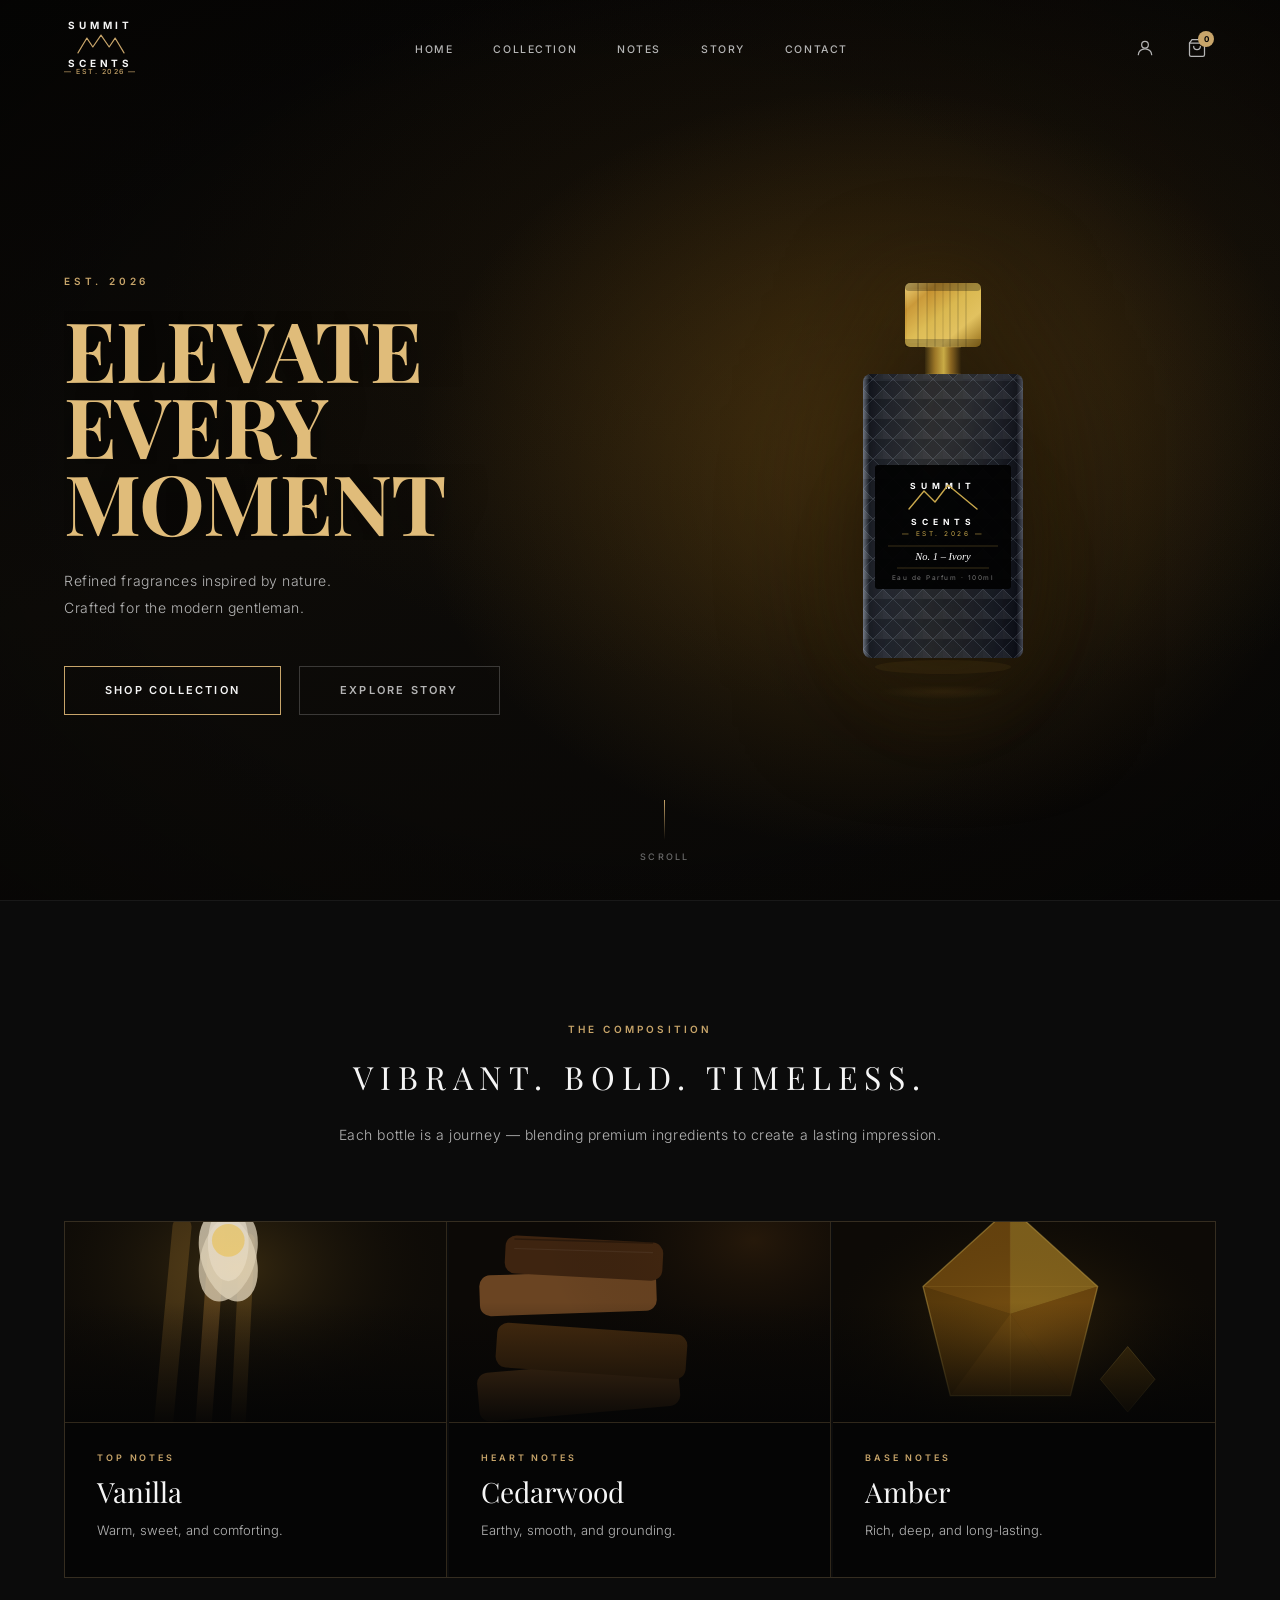
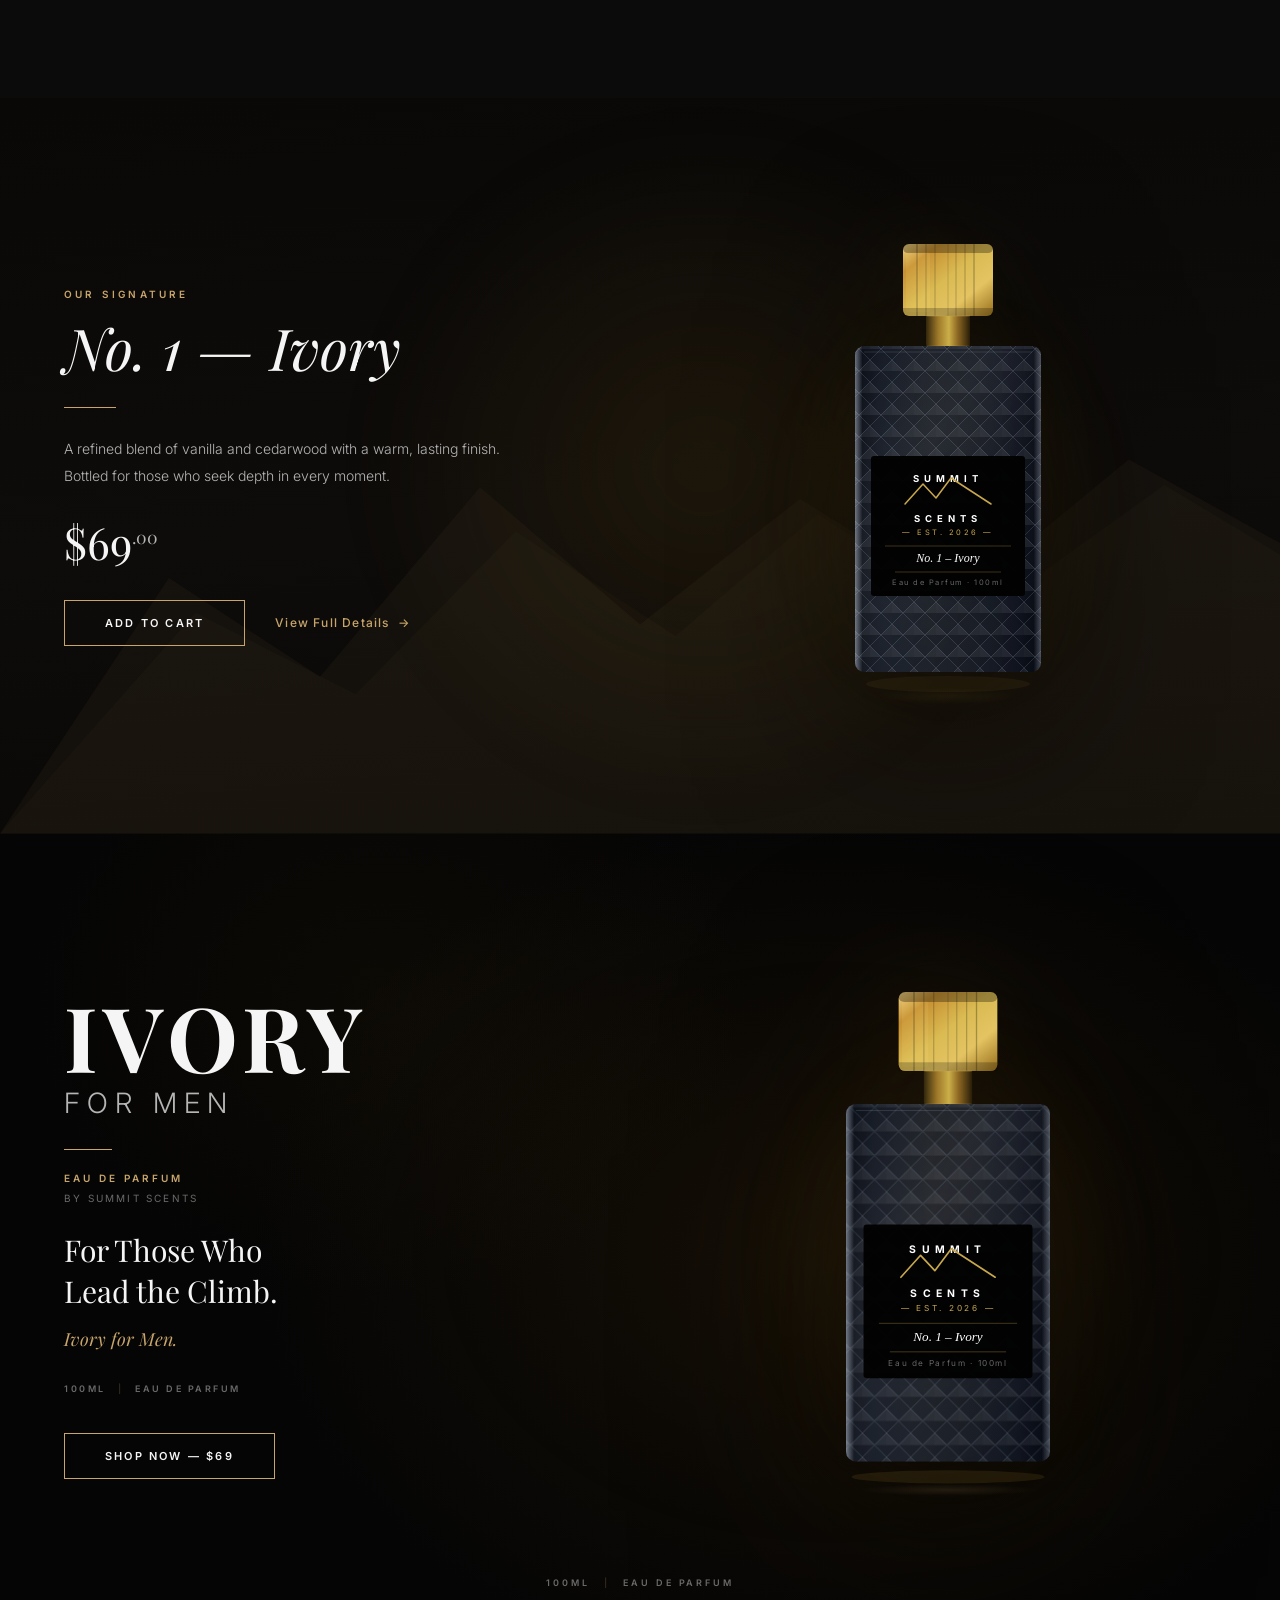
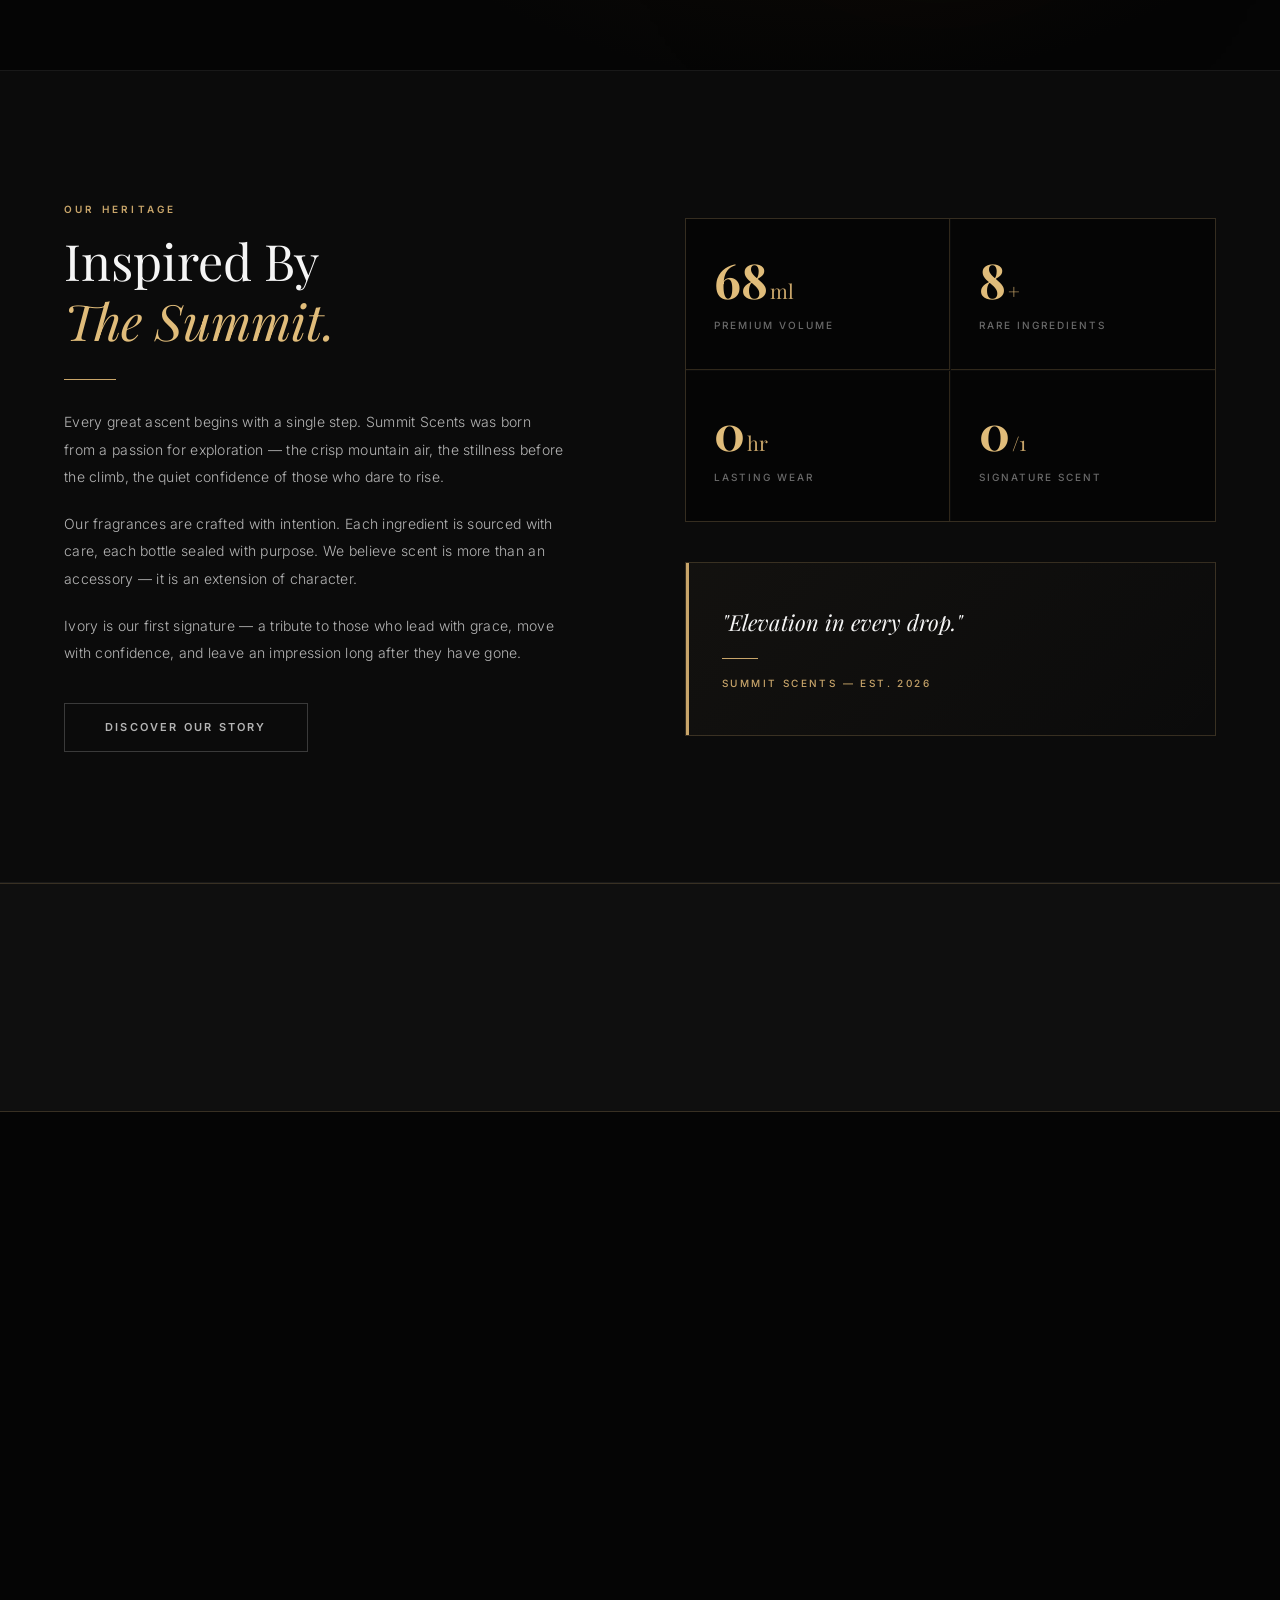
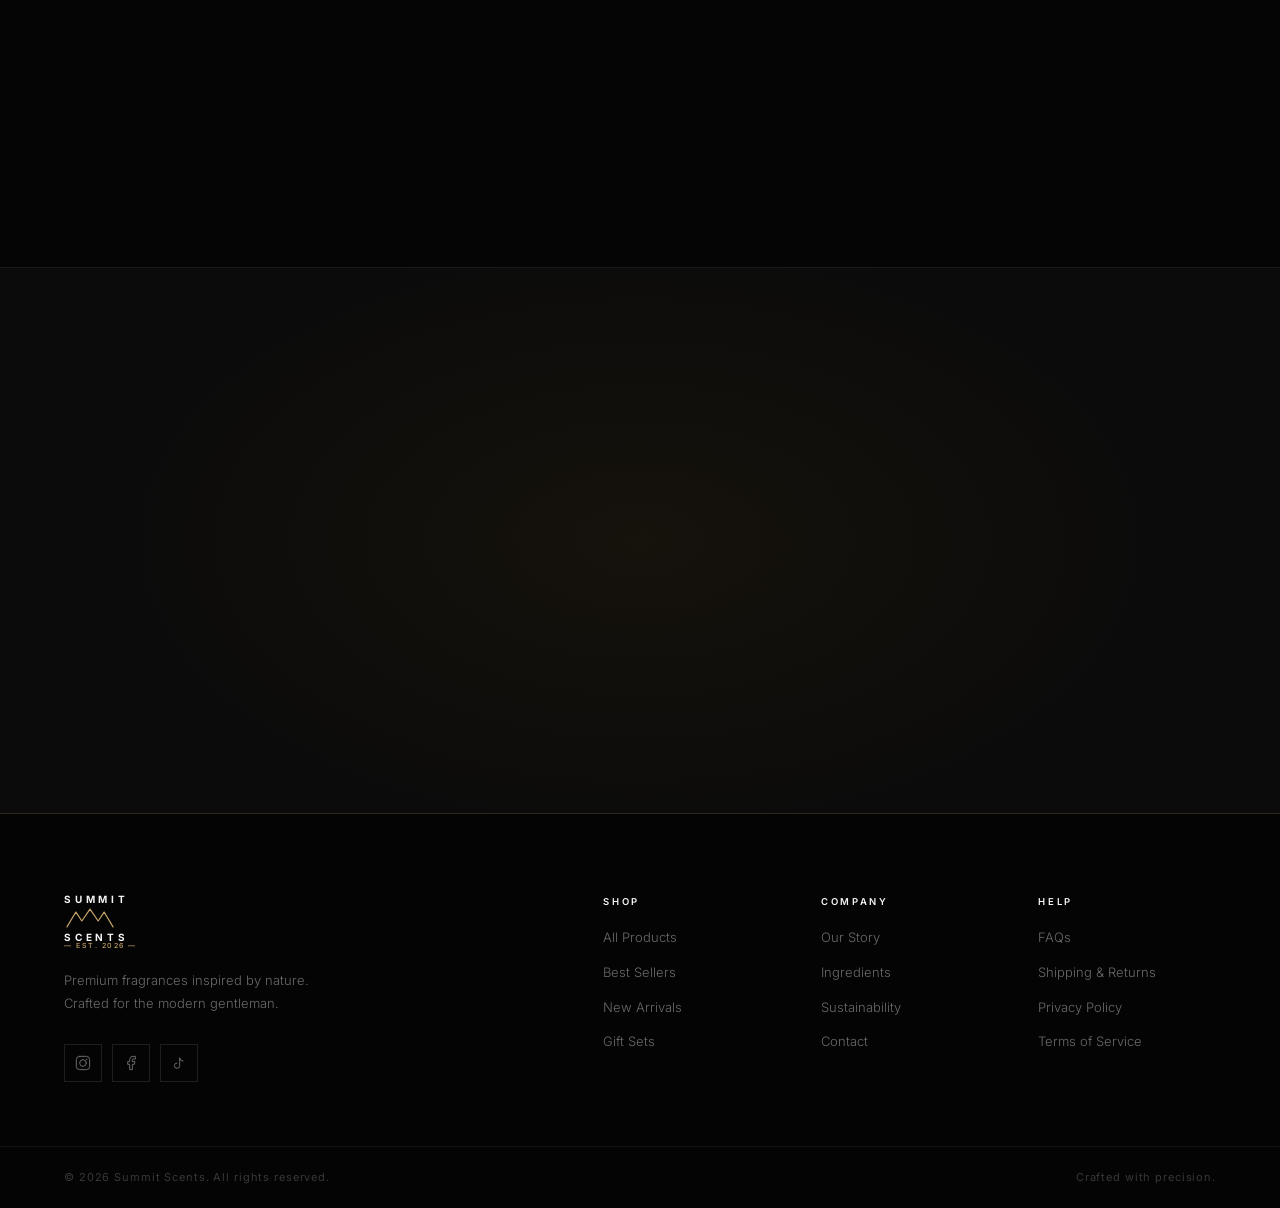
==== commit 9041c2f4: "Add files via upload" ====
--- a/index.html
+++ b/index.html
@@ -1,793 +1,1062 @@
 <!DOCTYPE html>
 <html lang="en">
 <head>
-<meta charset="UTF-8">
-<meta name="viewport" content="width=device-width, initial-scale=1.0">
-<title>Summit Scents — Est. 2026</title>
-<link href="https://fonts.googleapis.com/css2?family=Cormorant+Garamond:ital,wght@0,300;0,400;0,600;1,300;1,400;1,600&family=Cinzel+Decorative:wght@400&family=Cinzel:wght@400;600&family=Montserrat:wght@400;700;800;900&display=swap" rel="stylesheet">
+<meta charset="UTF-8"/>
+<meta name="viewport" content="width=device-width, initial-scale=1.0"/>
+<title>Summit Scents — Ivory | Luxury Fragrance for Men</title>
+<meta name="description" content="Ivory by Summit Scents. A refined blend of vanilla and cedarwood with a warm, lasting finish. Crafted for the modern gentleman.">
+<link rel="preconnect" href="https://fonts.googleapis.com">
+<link rel="preconnect" href="https://fonts.gstatic.com" crossorigin>
+<link href="https://fonts.googleapis.com/css2?family=Playfair+Display:ital,wght@0,400;0,700;0,900;1,400;1,700&family=Inter:wght@300;400;500;600&display=swap" rel="stylesheet">
 <style>
-  *, *::before, *::after { margin: 0; padding: 0; box-sizing: border-box; }
-
-  :root {
-    --black: #000000;
-    --deep: #000000;
-    --gold: #e9c381;
-    --gold-light: #f2d9a8;
-    --gold-dim: #a07840;
-    --cream: #f5f0e8;
-    --muted: #9a8b78;
-    --white: #ffffff;
-  }
-
-  html { scroll-behavior: smooth; }
-
-  body {
-    background: var(--black);
-    color: var(--cream);
-    font-family: 'Cormorant Garamond', Georgia, serif;
-    overflow-x: hidden;
-    cursor: none;
-  }
-
-  /* CURSOR */
-  .cursor {
-    position: fixed;
-    width: 8px; height: 8px;
-    background: var(--gold);
-    border-radius: 50%;
-    pointer-events: none;
-    z-index: 9999;
-    transition: transform 0.1s ease;
-  }
-  .cursor-ring {
-    position: fixed;
-    width: 32px; height: 32px;
-    border: 1px solid var(--gold);
-    border-radius: 50%;
-    pointer-events: none;
-    z-index: 9998;
-    transition: all 0.25s ease;
-    opacity: 0.6;
-  }
-
-  /* GRAIN */
-  body::before {
-    content: '';
-    position: fixed;
-    inset: 0;
-    background-image: url("data:image/svg+xml,%3Csvg viewBox='0 0 256 256' xmlns='http://www.w3.org/2000/svg'%3E%3Cfilter id='noise'%3E%3CfeTurbulence type='fractalNoise' baseFrequency='0.9' numOctaves='4' stitchTiles='stitch'/%3E%3C/filter%3E%3Crect width='100%25' height='100%25' filter='url(%23noise)' opacity='1'/%3E%3C/svg%3E");
-    opacity: 0.03;
-    pointer-events: none;
-    z-index: 9000;
-  }
-
-  /* ── NAV ─────────────────────────────── */
-  nav {
-    position: fixed;
-    top: 0; left: 0; right: 0;
-    z-index: 100;
-    display: grid;
-    grid-template-columns: 1fr auto 1fr;
-    align-items: center;
-    padding: 14px 56px;
-    background: rgba(0,0,0,0.97);
-    border-bottom: 1px solid rgba(233,195,129,0.08);
-    backdrop-filter: blur(10px);
-  }
-
-  .nav-logo {
-    display: flex;
-    flex-direction: column;
-    align-items: center;
-    gap: 1px;
-    text-decoration: none;
-    width: fit-content;
-  }
-
-  .nav-logo-word {
-    font-family: 'Cinzel', serif;
-    font-size: 10px;
-    letter-spacing: 0.55em;
-    color: var(--gold);
-    text-transform: uppercase;
-    line-height: 1;
-  }
-
-  .nav-logo-icon { width: 38px; height: 22px; margin: 3px 0; }
-
-  .nav-logo-est {
-    font-family: 'Cinzel', serif;
-    font-size: 7px;
-    letter-spacing: 0.28em;
-    color: var(--gold-dim);
-    text-transform: uppercase;
-  }
-
-  .nav-links {
-    display: flex;
-    gap: 36px;
-    list-style: none;
-  }
-
-  .nav-links a {
-    font-family: 'Cinzel', serif;
-    font-size: 9.5px;
-    letter-spacing: 0.22em;
-    color: var(--muted);
-    text-decoration: none;
-    text-transform: uppercase;
-    transition: color 0.3s;
-    position: relative;
-    padding-bottom: 2px;
-  }
-
-  .nav-links a:hover { color: var(--gold); }
-
-  .nav-links a.active {
-    color: var(--gold);
-  }
-  .nav-links a.active::after {
-    content: '';
-    position: absolute;
-    bottom: -3px; left: 0;
-    width: 100%; height: 1px;
-    background: var(--gold);
-  }
-
-  .nav-actions {
-    display: flex;
-    justify-content: flex-end;
-    align-items: center;
-    gap: 20px;
-  }
-
-  .nav-actions svg {
-    width: 18px; height: 18px;
-    stroke: var(--muted);
-    fill: none;
-    stroke-width: 1.5;
-    cursor: pointer;
-    transition: stroke 0.3s;
-  }
-  .nav-actions svg:hover { stroke: var(--gold); }
-
-  /* ── HERO ────────────────────────────── */
-  .hero {
-    min-height: 100vh;
-    display: grid;
-    grid-template-columns: 44% 56%;
-    align-items: center;
-    padding: 120px 56px 80px;
-    position: relative;
-    overflow: hidden;
-    background: #000000;
-  }
-
-  .hero-text {
-    position: relative;
-    z-index: 2;
-    animation: fadeUp 1.4s cubic-bezier(0.22,1,0.36,1) both;
-  }
-
-  .hero-eyebrow {
-    font-family: 'Cinzel', serif;
-    font-size: 10px;
-    letter-spacing: 0.45em;
-    color: var(--gold);
-    text-transform: uppercase;
-    margin-bottom: 22px;
-  }
-
-  .hero-title {
-    font-family: 'Cormorant Garamond', Georgia, serif;
-    font-size: clamp(60px, 8.5vw, 110px);
-    font-weight: 300;
-    font-style: italic;
-    line-height: 0.95;
-    color: var(--gold);
-    letter-spacing: 0.02em;
-    margin-bottom: 30px;
-  }
-
-  .hero-subtitle {
-    font-family: 'Cormorant Garamond', serif;
-    font-size: 18px;
-    color: var(--muted);
-    line-height: 1.75;
-    margin-bottom: 52px;
-    max-width: 320px;
-  }
-
-  .hero-image {
-    position: relative;
-    display: flex;
-    justify-content: center;
-    align-items: center;
-    z-index: 2;
-    animation: fadeUp 1.4s 0.18s cubic-bezier(0.22,1,0.36,1) both;
-  }
-
-  .hero-bottle-glow {
-    position: absolute;
-    width: 760px; height: 760px;
-    background: radial-gradient(circle, rgba(233,195,129,0.1) 0%, transparent 68%);
-    border-radius: 50%;
-    pointer-events: none;
-  }
-
-  .hero-bottle {
-    width: 700px;
-    max-width: 100%;
-    object-fit: contain;
-    mix-blend-mode: lighten;
-    filter: drop-shadow(0 24px 48px rgba(0,0,0,0.6));
-    position: relative;
-    z-index: 1;
-    transition: transform 0.7s cubic-bezier(0.22,1,0.36,1);
-  }
-
-  .hero-image:hover .hero-bottle { transform: translateY(-10px); }
-
-  @keyframes fadeUp {
-    from { opacity: 0; transform: translateY(28px); }
-    to   { opacity: 1; transform: translateY(0); }
-  }
-
-  /* ── BUTTONS ─────────────────────────── */
-  .btn-outline {
-    display: inline-flex;
-    align-items: center;
-    font-family: 'Cinzel', serif;
-    font-size: 10px;
-    letter-spacing: 0.3em;
-    text-transform: uppercase;
-    color: var(--white);
-    background: transparent;
-    padding: 15px 38px;
-    border: 1px solid rgba(255,255,255,0.35);
-    text-decoration: none;
-    cursor: pointer;
-    transition: all 0.35s ease;
-  }
-  .btn-outline:hover { border-color: var(--gold); color: var(--gold); }
-
-  .btn-gold-outline {
-    display: inline-flex;
-    align-items: center;
-    font-family: 'Cinzel', serif;
-    font-size: 10px;
-    letter-spacing: 0.3em;
-    text-transform: uppercase;
-    color: var(--white);
-    background: transparent;
-    padding: 15px 38px;
-    border: 1px solid rgba(233,195,129,0.5);
-    text-decoration: none;
-    cursor: pointer;
-    transition: all 0.35s ease;
-  }
-  .btn-gold-outline:hover { border-color: var(--gold); color: var(--gold); background: rgba(233,195,129,0.06); }
-
-
-  /* ── PRODUCT SHOWCASE ────────────────── */
-  .product-showcase {
-    padding: 120px 56px;
-    background: #000000;
-    position: relative;
-    overflow: hidden;
-  }
-
-  .showcase-mountain {
-    position: absolute;
-    bottom: 0; left: 0; right: 0;
-    height: 60%;
-    opacity: 0.055;
-    pointer-events: none;
-  }
-
-  .showcase-inner {
-    max-width: 1400px;
-    margin: 0 auto;
-    display: grid;
-    grid-template-columns: 42% 58%;
-    gap: 40px;
-    align-items: center;
-    position: relative;
-    z-index: 2;
-  }
-
-  .showcase-tag {
-    font-family: 'Cinzel', serif;
-    font-size: 9px;
-    letter-spacing: 0.52em;
-    color: var(--gold);
-    text-transform: uppercase;
-    margin-bottom: 14px;
-  }
-
-  .showcase-number {
-    font-family: 'Cormorant Garamond', serif;
-    font-size: 26px;
-    font-weight: 300;
-    color: var(--muted);
-    line-height: 1;
-    margin-bottom: 2px;
-  }
-
-  .showcase-name {
-    font-family: 'Cormorant Garamond', serif;
-    font-style: italic;
-    font-size: clamp(64px, 8vw, 100px);
-    font-weight: 300;
-    color: var(--cream);
-    line-height: 0.88;
-    margin-bottom: 0;
-  }
-
-  .showcase-divider {
-    width: 44px; height: 1px;
-    background: var(--gold);
-    margin: 22px 0 26px;
-  }
-
-  .showcase-desc {
-    font-family: 'Cormorant Garamond', serif;
-    font-size: 18px;
-    line-height: 1.9;
-    color: var(--muted);
-    margin-bottom: 32px;
-    max-width: 400px;
-  }
-
-  .showcase-price {
-    font-family: 'Cormorant Garamond', serif;
-    font-size: 34px;
-    font-weight: 300;
-    color: var(--gold);
-    margin-bottom: 36px;
-  }
-
-  .showcase-image {
-    display: flex;
-    justify-content: center;
-    align-items: center;
-    position: relative;
-  }
-
-  .showcase-bottle-glow {
-    position: absolute;
-    width: 700px; height: 700px;
-    background: radial-gradient(circle, rgba(233,195,129,0.09) 0%, transparent 68%);
-    border-radius: 50%;
-    pointer-events: none;
-  }
-
-  .showcase-bottle {
-    width: 660px;
-    max-width: 100%;
-    object-fit: contain;
-    mix-blend-mode: lighten;
-    filter: drop-shadow(0 24px 48px rgba(0,0,0,0.6));
-    position: relative;
-    z-index: 1;
-    transition: transform 0.7s cubic-bezier(0.22,1,0.36,1);
-  }
-
-  .showcase-image:hover .showcase-bottle { transform: translateY(-10px) scale(1.01); }
-
-  /* ── FEATURES ────────────────────────── */
-  .features {
-    padding: 52px 56px;
-    border-top: 1px solid rgba(233,195,129,0.08);
-    border-bottom: 1px solid rgba(233,195,129,0.08);
-    background: #000000;
-  }
-
-  .features-grid {
-    display: grid;
-    grid-template-columns: repeat(4, 1fr);
-    max-width: 1100px;
-    margin: 0 auto;
-  }
-
-  .feature-item {
-    display: flex;
-    align-items: center;
-    gap: 18px;
-    padding: 0 32px;
-    border-right: 1px solid rgba(233,195,129,0.1);
-  }
-  .feature-item:first-child { padding-left: 0; }
-  .feature-item:last-child { border-right: none; }
-
-  .feature-icon {
-    width: 34px; height: 34px;
-    flex-shrink: 0;
-    color: var(--gold);
-  }
-  .feature-icon svg {
-    width: 100%; height: 100%;
-    stroke: currentColor;
-    fill: none;
-    stroke-width: 1.3;
-    stroke-linecap: round;
-    stroke-linejoin: round;
-  }
-
-  .feature-title {
-    font-family: 'Cinzel', serif;
-    font-size: 8.5px;
-    letter-spacing: 0.28em;
-    color: var(--gold);
-    text-transform: uppercase;
-    margin-bottom: 5px;
-  }
-
-  .feature-desc {
-    font-family: 'Cormorant Garamond', serif;
-    font-style: italic;
-    font-size: 14px;
-    color: var(--muted);
-  }
-
-  /* ── FOOTER ──────────────────────────── */
-  footer {
-    padding: 76px 56px 36px;
-    background: var(--black);
-    border-top: 1px solid rgba(233,195,129,0.07);
-  }
-
-  .footer-top {
-    display: grid;
-    grid-template-columns: 1.4fr 1fr 1fr 1fr 1.6fr;
-    gap: 44px;
-    margin-bottom: 68px;
-  }
-
-  .footer-brand {
-    display: flex;
-    flex-direction: column;
-    align-items: flex-start;
-  }
-
-  .footer-logo {
-    display: flex;
-    flex-direction: column;
-    align-items: center;
-    margin-bottom: 18px;
-  }
-  .footer-logo-word {
-    font-family: 'Cinzel', serif;
-    font-size: 10px;
-    letter-spacing: 0.55em;
-    color: var(--gold);
-    text-transform: uppercase;
-    line-height: 1;
-  }
-  .footer-logo-icon { width: 40px; height: 24px; margin: 4px 0; }
-  .footer-logo-est {
-    font-family: 'Cinzel', serif;
-    font-size: 7px;
-    letter-spacing: 0.28em;
-    color: var(--gold-dim);
-    text-transform: uppercase;
-  }
-
-  .footer-tagline {
-    font-family: 'Cormorant Garamond', serif;
-    font-style: italic;
-    font-size: 14px;
-    color: var(--muted);
-    line-height: 1.8;
-    max-width: 210px;
-  }
-
-  .footer-col h4 {
-    font-family: 'Cinzel', serif;
-    font-size: 9px;
-    letter-spacing: 0.38em;
-    color: var(--gold);
-    text-transform: uppercase;
-    margin-bottom: 22px;
-  }
-  .footer-col ul { list-style: none; }
-  .footer-col li {
-    margin-bottom: 13px;
-    font-family: 'Cormorant Garamond', serif;
-    font-size: 15px;
-    color: var(--muted);
-    cursor: pointer;
-    transition: color 0.3s;
-  }
-  .footer-col li:hover { color: var(--cream); }
-
-  .footer-connect h4 {
-    font-family: 'Cinzel', serif;
-    font-size: 9px;
-    letter-spacing: 0.38em;
-    color: var(--gold);
-    text-transform: uppercase;
-    margin-bottom: 14px;
-  }
-  .footer-connect p {
-    font-family: 'Cormorant Garamond', serif;
-    font-style: italic;
-    font-size: 14px;
-    color: var(--muted);
-    line-height: 1.65;
-    margin-bottom: 22px;
-  }
-
-  .footer-email-form {
-    display: flex;
-    border: 1px solid rgba(233,195,129,0.22);
-    margin-bottom: 26px;
-  }
-  .footer-email-input {
-    flex: 1;
-    background: transparent;
-    border: none;
-    padding: 12px 14px;
-    font-family: 'Cormorant Garamond', serif;
-    font-size: 14px;
-    color: var(--cream);
-    outline: none;
-  }
-  .footer-email-input::placeholder { color: var(--muted); font-style: italic; }
-  .footer-email-btn {
-    background: transparent;
-    border: none;
-    border-left: 1px solid rgba(233,195,129,0.22);
-    padding: 12px 14px;
-    cursor: pointer;
-    transition: background 0.3s;
-    display: flex;
-    align-items: center;
-  }
-  .footer-email-btn:hover { background: rgba(233,195,129,0.1); }
-  .footer-email-btn svg {
-    width: 15px; height: 15px;
-    stroke: var(--gold); fill: none; stroke-width: 2;
-  }
-
-  .footer-socials { display: flex; gap: 12px; }
-  .footer-social-icon {
-    width: 34px; height: 34px;
-    border: 1px solid rgba(233,195,129,0.18);
-    border-radius: 50%;
-    display: flex;
-    align-items: center;
-    justify-content: center;
-    cursor: pointer;
-    transition: all 0.3s;
-    text-decoration: none;
-  }
-  .footer-social-icon:hover { border-color: var(--gold); background: rgba(233,195,129,0.08); }
-  .footer-social-icon svg {
-    width: 13px; height: 13px;
-    stroke: var(--muted); fill: none; stroke-width: 1.5;
-    transition: stroke 0.3s;
-  }
-  .footer-social-icon:hover svg { stroke: var(--gold); }
-
-  .footer-bottom {
-    display: flex;
-    justify-content: center;
-    padding-top: 28px;
-    border-top: 1px solid rgba(233,195,129,0.06);
-  }
-  .footer-copy {
-    font-family: 'Cinzel', serif;
-    font-size: 8px;
-    letter-spacing: 0.24em;
-    color: var(--gold-dim);
-    text-transform: uppercase;
-  }
-
-  /* ── REVEAL ──────────────────────────── */
-  .reveal {
-    opacity: 0;
-    transform: translateY(28px);
-    transition: opacity 0.9s cubic-bezier(0.22,1,0.36,1), transform 0.9s cubic-bezier(0.22,1,0.36,1);
-  }
-  .reveal.visible { opacity: 1; transform: translateY(0); }
-  .reveal-delay-1 { transition-delay: 0.12s; }
-  .reveal-delay-2 { transition-delay: 0.24s; }
-  .reveal-delay-3 { transition-delay: 0.36s; }
+/* ── VARIABLES ── */
+:root{
+  --bg:#050505;--bg2:#0b0b0b;--bg3:#0f0f0f;
+  --gold:#c8a56a;--gold-hi:#e0bc7a;--gold-dk:#8a6a30;
+  --text:#f5f5f5;--muted:#b5b5b5;--dim:#6a6a6a;
+  --border:rgba(200,165,106,.22);--border-soft:rgba(255,255,255,.06);
+  --serif:'Playfair Display',Georgia,serif;
+  --sans:'Inter',system-ui,sans-serif;
+  --ease:cubic-bezier(.22,1,.36,1);
+  --ease2:cubic-bezier(.65,0,.35,1);
+  --max:1320px;
+}
+*,*::before,*::after{margin:0;padding:0;box-sizing:border-box}
+html{scroll-behavior:smooth;font-size:16px;-webkit-font-smoothing:antialiased}
+body{background:var(--bg);color:var(--text);font-family:var(--sans);line-height:1.6;overflow-x:hidden}
+img{display:block;max-width:100%}
+a{color:inherit;text-decoration:none}
+button{cursor:pointer;border:none;background:none;font-family:inherit}
+ul,ol{list-style:none}
+svg{display:block}
+
+/* ── PARTICLES CANVAS ── */
+#pc{position:fixed;inset:0;z-index:0;pointer-events:none;opacity:.55}
+
+/* ── LAYOUT ── */
+.wrap{width:100%;max-width:var(--max);margin:0 auto;padding:0 64px}
+
+/* ── TYPOGRAPHY UTILS ── */
+.overline{font-size:10px;font-weight:600;letter-spacing:.32em;text-transform:uppercase;color:var(--gold);margin-bottom:14px}
+.sec-title{font-family:var(--serif);font-size:clamp(22px,3vw,32px);font-weight:400;letter-spacing:.22em;color:var(--text);margin-bottom:20px}
+.sec-sub{font-size:14px;font-weight:300;line-height:1.9;color:var(--muted);letter-spacing:.04em}
+.sec-hd{text-align:center;margin-bottom:72px}
+.gold-rule{width:52px;height:1px;background:var(--gold);margin:28px 0}
+
+/* ── BUTTONS ── */
+.btn-gold{display:inline-flex;align-items:center;justify-content:center;padding:15px 40px;background:transparent;border:1px solid var(--gold);color:var(--text);font-family:var(--sans);font-size:11px;font-weight:600;letter-spacing:.2em;text-transform:uppercase;transition:background .3s var(--ease),color .3s var(--ease),box-shadow .3s var(--ease);position:relative;overflow:hidden}
+.btn-gold::before{content:'';position:absolute;inset:0;background:var(--gold);transform:scaleX(0);transform-origin:left;transition:transform .35s var(--ease);z-index:0}
+.btn-gold:hover::before{transform:scaleX(1)}
+.btn-gold:hover{color:#050505;box-shadow:0 0 28px rgba(200,165,106,.35)}
+.btn-gold span{position:relative;z-index:1}
+.btn-ol{display:inline-flex;align-items:center;justify-content:center;padding:15px 40px;background:transparent;border:1px solid rgba(245,245,245,.2);color:var(--muted);font-family:var(--sans);font-size:11px;font-weight:600;letter-spacing:.2em;text-transform:uppercase;transition:border-color .3s,color .3s}
+.btn-ol:hover{border-color:var(--gold);color:var(--gold)}
+.arrow-link{display:inline-flex;align-items:center;gap:8px;font-size:12px;font-weight:500;letter-spacing:.1em;color:var(--gold);transition:gap .25s}
+.arrow-link:hover{gap:14px}
+
+/* ── NAVBAR ── */
+.navbar{position:fixed;top:0;left:0;right:0;z-index:900;padding:20px 0;transition:background .4s,padding .4s,border-color .4s,backdrop-filter .4s,box-shadow .4s;border-bottom:1px solid transparent}
+.navbar.scrolled{background:rgba(5,5,5,.92);backdrop-filter:blur(18px);-webkit-backdrop-filter:blur(18px);border-color:var(--border);padding:14px 0;box-shadow:0 4px 40px rgba(0,0,0,.5)}
+.nav-in{display:flex;align-items:center;justify-content:space-between;max-width:var(--max);margin:0 auto;padding:0 64px}
+.nav-logo{display:flex;flex-direction:column;align-items:center;gap:0;line-height:1;transition:opacity .25s}
+.nav-logo:hover{opacity:.8}
+.logo-word{font-family:var(--sans);font-size:10px;font-weight:700;letter-spacing:.38em;color:var(--text)}
+.logo-peaks{width:52px;height:24px;margin:2px 0}
+.logo-est{font-size:7px;letter-spacing:.22em;color:var(--gold);font-weight:500}
+.nav-links{display:flex;gap:40px;align-items:center}
+.nav-link{font-size:10.5px;font-weight:500;letter-spacing:.15em;text-transform:uppercase;color:var(--muted);transition:color .25s;position:relative;padding-bottom:3px}
+.nav-link::after{content:'';position:absolute;bottom:0;left:0;width:0;height:1px;background:var(--gold);transition:width .3s var(--ease)}
+.nav-link:hover{color:var(--text)}
+.nav-link:hover::after{width:100%}
+.nav-acts{display:flex;align-items:center;gap:14px}
+.icon-btn{width:38px;height:38px;display:flex;align-items:center;justify-content:center;color:var(--muted);transition:color .25s;position:relative}
+.icon-btn svg{width:20px;height:20px}
+.icon-btn:hover{color:var(--gold)}
+.cart-badge{position:absolute;top:2px;right:2px;width:16px;height:16px;border-radius:50%;background:var(--gold);color:#050505;font-size:8px;font-weight:700;display:flex;align-items:center;justify-content:center;font-family:var(--sans);transition:transform .2s}
+.cart-badge.bump{transform:scale(1.5)}
+.hamburger{display:none;flex-direction:column;gap:5px;padding:6px;width:36px}
+.hamburger span{display:block;height:1px;background:var(--muted);transition:transform .3s,opacity .3s}
+.hamburger span:nth-child(2){width:70%}
+.hamburger:hover span{background:var(--gold)}
+.hamburger.open span:nth-child(1){transform:translateY(6px) rotate(45deg)}
+.hamburger.open span:nth-child(2){opacity:0}
+.hamburger.open span:nth-child(3){transform:translateY(-6px) rotate(-45deg)}
+
+/* ── HERO ── */
+.hero{position:relative;min-height:100vh;display:flex;align-items:center;overflow:hidden;padding-top:88px}
+.hero-bg{position:absolute;inset:0;z-index:0}
+.hero-radial{position:absolute;inset:0;background:radial-gradient(ellipse 55% 65% at 68% 52%,rgba(130,90,22,.42) 0%,transparent 65%),radial-gradient(ellipse 80% 60% at 70% 35%,rgba(75,50,12,.3) 0%,transparent 72%),linear-gradient(165deg,#060504 0%,#0d0b08 50%,#080706 100%)}
+.hero-vig{position:absolute;inset:0;background:radial-gradient(ellipse 100% 100% at 50% 50%,transparent 40%,rgba(0,0,0,.6) 100%)}
+.hero-lay{position:relative;z-index:2;width:100%;max-width:var(--max);margin:0 auto;padding:0 64px;display:grid;grid-template-columns:1fr 1fr;align-items:center;gap:60px;min-height:calc(100vh - 88px)}
+.hero-copy{max-width:520px}
+.hero-est{font-size:10px;font-weight:600;letter-spacing:.38em;text-transform:uppercase;color:var(--gold);margin-bottom:22px}
+.hero-h1{font-family:var(--serif);font-weight:700;font-size:clamp(58px,6.5vw,96px);line-height:.92;letter-spacing:-.01em;color:var(--gold-hi);margin-bottom:28px;text-shadow:0 4px 40px rgba(0,0,0,.5)}
+.hero-line{display:block}
+.hero-sub{font-size:14px;font-weight:300;line-height:1.9;color:var(--muted);letter-spacing:.04em;margin-bottom:44px}
+.hero-ctas{display:flex;gap:18px;flex-wrap:wrap}
+.hero-vis{display:flex;justify-content:center;align-items:flex-end;padding-bottom:40px;position:relative}
+.b-halo{position:absolute;bottom:30%;left:50%;transform:translate(-50%,50%);width:280px;height:360px;border-radius:50%;background:radial-gradient(ellipse,rgba(130,90,22,.3) 0%,transparent 65%);filter:blur(20px);pointer-events:none}
+.hero-bottle{position:relative;z-index:2;width:520px;max-width:100%;object-fit:contain;filter:drop-shadow(0 30px 60px rgba(0,0,0,.88)) drop-shadow(-8px 0 34px rgba(110,80,20,.18));animation:bFloat 6s ease-in-out infinite;transform-origin:center bottom;transition:transform 0.7s cubic-bezier(0.22,1,0.36,1)}
+.hero-vis:hover .hero-bottle{transform:translateY(-10px) scale(1.12)}
+@keyframes bFloat{0%,100%{transform:translateY(0)}50%{transform:translateY(-14px)}}
+.b-floor{position:absolute;bottom:20px;left:50%;transform:translateX(-50%);width:130px;height:14px;background:radial-gradient(ellipse,rgba(180,140,50,.14) 0%,transparent 70%);border-radius:50%;animation:bShadow 6s ease-in-out infinite}
+@keyframes bShadow{0%,100%{transform:translateX(-50%) scaleX(1);opacity:.14}50%{transform:translateX(-50%) scaleX(.75);opacity:.08}}
+.scroll-hint{position:absolute;bottom:36px;left:50%;transform:translateX(-50%);z-index:2;display:flex;flex-direction:column;align-items:center;gap:10px;color:var(--dim);font-size:9px;letter-spacing:.25em;text-transform:uppercase;font-weight:500}
+.scroll-line{width:1px;height:40px;background:linear-gradient(to bottom,var(--gold),transparent);position:relative;overflow:hidden}
+.scroll-line::after{content:'';position:absolute;top:-100%;left:0;width:100%;height:100%;background:linear-gradient(to bottom,transparent,var(--gold-hi),transparent);animation:sPulse 2s ease-in-out infinite}
+@keyframes sPulse{0%{top:-100%}100%{top:200%}}
+
+/* ── NOTES ── */
+.notes-sec{background:var(--bg2);padding:120px 0;border-top:1px solid var(--border-soft);position:relative;z-index:2}
+.notes-grid{display:grid;grid-template-columns:repeat(3,1fr);gap:2px;border:1px solid var(--border)}
+.note-card{background:var(--bg);overflow:hidden;position:relative;transition:transform .45s var(--ease),box-shadow .45s var(--ease);border-right:1px solid var(--border)}
+.note-card:last-child{border-right:none}
+.note-card:hover{transform:translateY(-6px);box-shadow:0 20px 50px rgba(0,0,0,.6);z-index:2}
+.note-vis{position:relative;height:200px;overflow:hidden}
+.note-vis svg{transition:transform .6s var(--ease);width:100%;height:100%}
+.note-card:hover .note-vis svg{transform:scale(1.05)}
+.note-ov{position:absolute;inset:0;background:linear-gradient(to bottom,transparent 40%,rgba(5,5,5,.95) 100%)}
+.note-body{padding:28px 32px 36px;border-top:1px solid var(--border)}
+.note-type{font-size:9px;font-weight:600;letter-spacing:.32em;text-transform:uppercase;color:var(--gold);margin-bottom:10px}
+.note-name{font-family:var(--serif);font-size:28px;font-weight:400;color:var(--text);margin-bottom:10px;line-height:1.2}
+.note-desc{font-size:13px;font-weight:300;color:var(--muted);line-height:1.7}
+
+/* ── FEATURED ── */
+.feat-sec{position:relative;overflow:hidden;padding:130px 0;z-index:2;background:linear-gradient(175deg,#090807 0%,#0e0c0a 55%,#080706 100%)}
+.feat-bg{position:absolute;inset:0;pointer-events:none}
+.mtn-svg{position:absolute;bottom:0;left:0;width:100%;height:60%;opacity:1}
+.feat-spot{position:absolute;top:50%;left:55%;transform:translate(-50%,-50%);width:700px;height:700px;border-radius:50%;background:radial-gradient(ellipse,rgba(100,72,18,.2) 0%,transparent 68%);filter:blur(30px)}
+.feat-lay{display:grid;grid-template-columns:1fr 1fr;align-items:center;gap:80px;position:relative;z-index:2}
+.feat-copy{max-width:480px}
+.feat-title{font-family:var(--serif);font-size:clamp(38px,4.5vw,58px);font-weight:400;font-style:italic;color:var(--text);line-height:1.1}
+.feat-desc{font-size:14px;font-weight:300;line-height:1.9;color:var(--muted);margin-bottom:30px}
+.feat-price{font-family:var(--serif);font-size:44px;font-weight:400;color:var(--text);margin-bottom:36px;line-height:1}
+.feat-price sup{font-size:.4em;vertical-align:super;color:var(--muted)}
+.feat-btns{display:flex;align-items:center;gap:30px}
+.feat-vis{display:flex;justify-content:center;align-items:flex-end}
+.feat-bwrap{position:relative;display:flex;flex-direction:column;align-items:center}
+.feat-glow{position:absolute;bottom:0;left:50%;transform:translateX(-50%);width:320px;height:400px;border-radius:50%;background:radial-gradient(ellipse,rgba(120,85,20,.28) 0%,transparent 68%);filter:blur(25px);pointer-events:none}
+.feat-bottle{position:relative;z-index:2;filter:drop-shadow(0 40px 80px rgba(0,0,0,.9)) drop-shadow(-8px 0 40px rgba(110,80,20,.15))}
+.feat-shadow{width:140px;height:16px;border-radius:50%;background:radial-gradient(ellipse,rgba(180,140,50,.12) 0%,transparent 70%);margin-top:-4px}
+
+/* ── SHOWCASE ── */
+.show-sec{position:relative;overflow:hidden;padding:140px 0 80px;z-index:2;background:var(--bg)}
+.show-bg{position:absolute;inset:0;background:radial-gradient(ellipse 70% 80% at 65% 50%,rgba(60,40,10,.3) 0%,transparent 65%),radial-gradient(ellipse 40% 50% at 30% 20%,rgba(20,15,5,.5) 0%,transparent 70%)}
+.show-lay{display:grid;grid-template-columns:1fr 1fr;align-items:center;gap:80px;position:relative;z-index:2}
+.show-copy{max-width:480px}
+.show-hl{display:flex;flex-direction:column;gap:0;margin-bottom:4px}
+.sh-ivory{font-family:var(--serif);font-size:clamp(56px,7vw,96px);font-weight:700;color:var(--text);letter-spacing:.06em;line-height:1}
+.sh-formen{font-family:var(--sans);font-size:clamp(18px,2.2vw,28px);font-weight:300;color:var(--muted);letter-spacing:.25em;text-transform:uppercase}
+.show-gr{width:48px;height:1px;background:var(--gold);margin:24px 0 20px}
+.show-type{font-size:10px;font-weight:600;letter-spacing:.3em;text-transform:uppercase;color:var(--gold);margin-bottom:4px}
+.show-by{font-size:10px;font-weight:400;letter-spacing:.22em;color:var(--dim);text-transform:uppercase;margin-bottom:24px}
+.show-tag{font-family:var(--serif);font-size:clamp(22px,2.5vw,30px);font-weight:400;color:var(--text);line-height:1.35;margin-bottom:14px}
+.show-it{font-family:var(--serif);font-size:18px;font-style:italic;color:var(--gold);margin-bottom:28px}
+.show-specs{display:flex;align-items:center;gap:12px;font-size:9px;font-weight:600;letter-spacing:.28em;text-transform:uppercase;color:var(--dim);margin-bottom:36px}
+.spec-pipe{color:var(--border)}
+.show-vis{display:flex;justify-content:center;align-items:flex-end}
+.show-scene{position:relative;display:flex;flex-direction:column;align-items:center}
+.show-halo{position:absolute;bottom:0;left:50%;transform:translateX(-50%);width:380px;height:480px;border-radius:50%;background:radial-gradient(ellipse,rgba(130,90,22,.22) 0%,transparent 65%);filter:blur(30px);pointer-events:none}
+.show-bottle{position:relative;z-index:2;filter:drop-shadow(0 50px 100px rgba(0,0,0,.95)) drop-shadow(-12px 0 50px rgba(120,85,20,.18))}
+.show-reflect{width:180px;height:12px;border-radius:50%;background:radial-gradient(ellipse,rgba(200,165,106,.12) 0%,transparent 70%);position:relative;z-index:2}
+.show-foot{position:relative;z-index:2;text-align:center;font-size:9px;font-weight:600;letter-spacing:.32em;text-transform:uppercase;color:var(--dim);margin-top:80px;display:flex;align-items:center;justify-content:center;gap:14px}
+
+/* ── STORY ── */
+.story-sec{background:var(--bg2);padding:130px 0;border-top:1px solid var(--border-soft);border-bottom:1px solid var(--border-soft);position:relative;z-index:2}
+.story-lay{display:grid;grid-template-columns:1fr 1fr;gap:90px;align-items:center}
+.story-copy{max-width:500px}
+.story-title{font-family:var(--serif);font-size:clamp(34px,4vw,50px);font-weight:400;color:var(--text);line-height:1.2}
+.story-title em{color:var(--gold-hi);font-style:italic}
+.story-p{font-size:14px;font-weight:300;line-height:1.95;color:var(--muted);margin-bottom:20px;letter-spacing:.02em}
+.story-p:last-of-type{margin-bottom:36px}
+.stats-grid{display:grid;grid-template-columns:1fr 1fr;gap:1px;border:1px solid var(--border);margin-bottom:40px}
+.stat-card{background:var(--bg);padding:36px 28px;border-right:1px solid var(--border);border-bottom:1px solid var(--border);transition:background .3s}
+.stat-card:hover{background:#0e0e0e}
+.stat-card:nth-child(even){border-right:none}
+.stat-card:nth-child(n+3){border-bottom:none}
+.stat-num{font-family:var(--serif);font-size:48px;font-weight:700;color:var(--gold-hi);line-height:1;display:inline}
+.stat-unit{font-family:var(--serif);font-size:20px;color:var(--gold);display:inline;margin-left:2px}
+.stat-lbl{font-size:10px;font-weight:500;letter-spacing:.2em;text-transform:uppercase;color:var(--dim);margin-top:10px}
+.story-art{border:1px solid var(--border);padding:44px 36px;background:linear-gradient(135deg,rgba(200,165,106,.04) 0%,transparent 100%);position:relative;overflow:hidden}
+.story-art::before{content:'';position:absolute;top:0;left:0;width:3px;height:100%;background:var(--gold)}
+.art-quote{font-family:var(--serif);font-size:22px;font-style:italic;color:var(--text);line-height:1.4;margin-bottom:20px}
+.art-line{width:36px;height:1px;background:var(--gold);margin-bottom:16px}
+.art-sub{font-size:10px;letter-spacing:.24em;text-transform:uppercase;color:var(--gold);font-weight:500}
+
+/* ── FEATURES ── */
+.feats-sec{background:var(--bg3);border-top:1px solid var(--border);border-bottom:1px solid var(--border);padding:60px 0;position:relative;z-index:2}
+.feats-grid{display:grid;grid-template-columns:repeat(4,1fr)}
+.feat-card{display:flex;align-items:flex-start;gap:20px;padding:16px 36px;border-right:1px solid var(--border);transition:background .3s}
+.feat-card:last-child{border-right:none}
+.feat-card:hover{background:rgba(200,165,106,.03)}
+.feat-icon{flex-shrink:0;width:44px;height:44px}
+.feat-icon svg{width:44px;height:44px}
+.feat-ct{font-size:9.5px;font-weight:600;letter-spacing:.2em;text-transform:uppercase;color:var(--gold);margin-bottom:6px}
+.feat-cd{font-size:12px;font-weight:300;color:var(--muted);line-height:1.6}
+
+/* ── TESTIMONIALS ── */
+.testi-sec{background:var(--bg);padding:130px 0;position:relative;z-index:2}
+.testi-grid{display:grid;grid-template-columns:repeat(3,1fr);gap:24px}
+.testi-card{background:var(--bg2);border:1px solid var(--border);padding:44px 36px;position:relative;transition:border-color .35s,box-shadow .35s,transform .35s var(--ease);overflow:hidden}
+.testi-card::before{content:'';position:absolute;top:0;left:0;width:0;height:2px;background:var(--gold);transition:width .4s var(--ease)}
+.testi-card:hover::before{width:100%}
+.testi-card:hover{border-color:rgba(200,165,106,.4);box-shadow:0 12px 40px rgba(0,0,0,.5);transform:translateY(-4px)}
+.quote-mk{font-family:var(--serif);font-size:80px;line-height:.7;color:var(--gold);opacity:.3;margin-bottom:16px;font-style:italic}
+.testi-txt{font-size:14px;font-weight:300;line-height:1.85;color:var(--muted);margin-bottom:32px}
+.testi-ft{display:flex;align-items:center;gap:14px}
+.testi-av{width:44px;height:44px;border-radius:50%;background:rgba(200,165,106,.12);border:1px solid var(--border);display:flex;align-items:center;justify-content:center;font-size:11px;font-weight:600;color:var(--gold);letter-spacing:.05em;flex-shrink:0}
+.testi-inf{flex:1}
+.testi-name{font-size:13px;font-weight:500;color:var(--text);margin-bottom:2px}
+.testi-role{font-size:10px;letter-spacing:.1em;color:var(--dim);text-transform:uppercase}
+.testi-stars{font-size:12px;color:var(--gold);letter-spacing:2px}
+
+/* ── NEWSLETTER ── */
+.nl-sec{background:var(--bg2);border-top:1px solid var(--border-soft);padding:130px 0;position:relative;z-index:2;overflow:hidden}
+.nl-sec::before{content:'';position:absolute;inset:0;background:radial-gradient(ellipse 60% 80% at 50% 50%,rgba(100,70,18,.12) 0%,transparent 70%);pointer-events:none}
+.nl-in{position:relative;z-index:2;display:flex;justify-content:center}
+.nl-cnt{max-width:580px;width:100%;text-align:center}
+.nl-title{font-family:var(--serif);font-size:clamp(32px,4vw,52px);font-weight:400;color:var(--text);margin-bottom:18px}
+.nl-sub{font-size:14px;font-weight:300;line-height:1.8;color:var(--muted);margin-bottom:48px;letter-spacing:.03em}
+.nl-row{display:flex;height:52px;margin-bottom:14px}
+.nl-input{flex:1;background:rgba(255,255,255,.04);border:1px solid var(--border);border-right:none;padding:0 20px;color:var(--text);font-family:var(--sans);font-size:13px;font-weight:300;outline:none;transition:border-color .3s,background .3s}
+.nl-input::placeholder{color:var(--dim)}
+.nl-input:focus{border-color:rgba(200,165,106,.5);background:rgba(255,255,255,.06)}
+.nl-btn{width:52px;background:var(--gold);border:1px solid var(--gold);display:flex;align-items:center;justify-content:center;transition:background .3s,box-shadow .3s;flex-shrink:0;cursor:pointer}
+.nl-btn svg{width:18px;height:18px;stroke:#050505}
+.nl-btn:hover{background:var(--gold-hi);box-shadow:0 0 20px rgba(200,165,106,.4)}
+.nl-note{font-size:10px;color:var(--dim);letter-spacing:.1em}
+.nl-ok{font-family:var(--serif);font-size:16px;font-style:italic;color:var(--gold);margin-top:16px;display:none}
+
+/* ── FOOTER ── */
+.footer{background:#040404;border-top:1px solid var(--border);position:relative;z-index:2}
+.ft-in{display:grid;grid-template-columns:1.5fr 2fr;gap:80px;padding-top:80px;padding-bottom:64px}
+.ft-brand{max-width:320px}
+.ft-logo{display:flex;flex-direction:column;align-items:flex-start;gap:0;margin-bottom:20px;line-height:1}
+.ft-tag{font-size:13px;font-weight:300;line-height:1.8;color:var(--dim);margin-bottom:28px}
+.ft-social{display:flex;gap:10px}
+.soc-btn{width:38px;height:38px;border:1px solid rgba(255,255,255,.1);display:flex;align-items:center;justify-content:center;color:var(--dim);transition:border-color .25s,color .25s,background .25s}
+.soc-btn svg{width:16px;height:16px}
+.soc-btn:hover{border-color:var(--gold);color:var(--gold);background:rgba(200,165,106,.06)}
+.ft-nav{display:grid;grid-template-columns:repeat(3,1fr);gap:40px}
+.ft-col{display:flex;flex-direction:column;gap:14px}
+.ft-col-hd{font-size:9.5px;font-weight:600;letter-spacing:.28em;text-transform:uppercase;color:var(--text);margin-bottom:4px}
+.ft-col a{font-size:13px;font-weight:300;color:var(--dim);transition:color .25s}
+.ft-col a:hover{color:var(--gold)}
+.ft-bot{border-top:1px solid rgba(255,255,255,.05);padding:22px 0}
+.ft-bot-in{display:flex;justify-content:space-between;align-items:center}
+.ft-bot p{font-size:11px;color:#383838;letter-spacing:.08em}
+
+/* ── TOAST ── */
+.toast{position:fixed;bottom:36px;right:36px;z-index:1000;background:var(--bg2);border:1px solid var(--border);padding:14px 22px;display:flex;align-items:center;gap:12px;font-size:13px;font-weight:500;color:var(--text);transform:translateY(100px);opacity:0;transition:transform .4s var(--ease),opacity .4s;pointer-events:none;box-shadow:0 8px 32px rgba(0,0,0,.6)}
+.toast.show{transform:translateY(0);opacity:1}
+.toast svg{width:18px;height:18px;flex-shrink:0}
+
+/* ── ANIMATIONS ── */
+.anim-item{opacity:0;transform:translateY(22px);transition:opacity .9s var(--ease),transform .9s var(--ease)}
+.anim-item.revealed{opacity:1;transform:translateY(0)}
+.anim-line{display:block;overflow:hidden;clip-path:inset(0 0 100% 0);transition:clip-path .85s var(--ease)}
+.anim-line.revealed{clip-path:inset(0 0 0% 0)}
+.anim-fade{opacity:0;transition:opacity 1.1s var(--ease)}
+.anim-fade.revealed{opacity:1}
+.scroll-reveal{opacity:0;transition:opacity .9s var(--ease),transform .9s var(--ease)}
+.scroll-reveal[data-anim="fade-up"]{transform:translateY(40px)}
+.scroll-reveal[data-anim="fade-right"]{transform:translateX(-40px)}
+.scroll-reveal[data-anim="fade-left"]{transform:translateX(40px)}
+.scroll-reveal.in-view{opacity:1;transform:translate(0)}
+
+/* ── RESPONSIVE ── */
+@media(max-width:1200px){
+  .wrap,.nav-in,.hero-lay{padding-left:40px;padding-right:40px}
+  .notes-grid{grid-template-columns:1fr}
+  .note-card{border-right:none;border-bottom:1px solid var(--border)}
+  .note-card:last-child{border-bottom:none}
+  .testi-grid{grid-template-columns:1fr 1fr;gap:18px}
+  .feats-grid{grid-template-columns:1fr 1fr}
+  .feat-card:nth-child(2){border-right:none}
+  .feat-card:nth-child(3){border-right:1px solid var(--border)}
+  .feat-card:nth-child(n+3){border-top:1px solid var(--border)}
+}
+@media(max-width:900px){
+  .feat-lay,.show-lay,.story-lay{grid-template-columns:1fr;text-align:center}
+  .feat-copy,.show-copy,.story-copy{max-width:100%}
+  .gold-rule,.show-gr{margin-left:auto;margin-right:auto}
+  .feat-btns,.hero-ctas{justify-content:center}
+  .feat-vis,.show-vis{display:none}
+  .story-lay{gap:50px}
+  .ft-in{grid-template-columns:1fr}
+  .ft-brand{max-width:100%}
+}
+@media(max-width:768px){
+  .wrap,.nav-in,.hero-lay,.ft-bot-in{padding-left:24px;padding-right:24px}
+  .nav-links{position:fixed;inset:0;top:65px;background:rgba(5,5,5,.97);backdrop-filter:blur(20px);-webkit-backdrop-filter:blur(20px);flex-direction:column;align-items:center;justify-content:center;gap:36px;transform:translateX(100%);transition:transform .4s var(--ease);z-index:800;border-top:1px solid var(--border)}
+  .nav-links.open{transform:translateX(0)}
+  .nav-link{font-size:14px;letter-spacing:.2em}
+  .hamburger{display:flex}
+  .hero-lay{grid-template-columns:1fr;text-align:center;min-height:auto;padding-bottom:80px}
+  .hero-copy{max-width:100%;margin:0 auto}
+  .hero-vis{display:none}
+  .hero-h1{font-size:clamp(46px,13vw,72px)}
+  .notes-sec,.testi-sec{padding:80px 0}
+  .feat-sec,.show-sec,.story-sec{padding:90px 0}
+  .feats-sec{padding:44px 0}
+  .nl-sec{padding:90px 0}
+  .sec-hd{margin-bottom:48px}
+  .testi-grid{grid-template-columns:1fr}
+  .feats-grid{grid-template-columns:1fr 1fr}
+  .feat-card{padding:14px 24px}
+  .feat-card:nth-child(even){border-right:none}
+  .ft-in{padding-top:56px;padding-bottom:48px}
+  .ft-nav{grid-template-columns:1fr 1fr}
+  .ft-bot-in{flex-direction:column;gap:8px;text-align:center}
+  .toast{bottom:20px;right:20px;left:20px}
+  .stats-grid{max-width:400px;margin-left:auto;margin-right:auto}
+  .story-art{padding:28px 24px}
+}
+@media(max-width:480px){
+  .hero-h1{font-size:clamp(40px,14vw,60px)}
+  .sh-ivory{font-size:56px}
+  .feats-grid{grid-template-columns:1fr}
+  .feat-card{border-right:none!important;border-bottom:1px solid var(--border)}
+  .feat-card:last-child{border-bottom:none}
+  .feat-btns,.hero-ctas{flex-direction:column;align-items:center}
+}
+@media(prefers-reduced-motion:reduce){*,*::before,*::after{animation-duration:.01ms!important;transition-duration:.01ms!important}}
 </style>
 </head>
 <body>
 
-<div class="cursor" id="cursor"></div>
-<div class="cursor-ring" id="cursorRing"></div>
-
-<!-- ── NAV ────────────────────────────── -->
-<nav>
-  <a href="#" class="nav-logo">
-    <span class="nav-logo-word">Summit</span>
-    <svg class="nav-logo-icon" viewBox="0 0 60 34" fill="none" xmlns="http://www.w3.org/2000/svg">
-      <polyline points="2,32 14,9 24,21 32,10 42,22 58,32" stroke="#e9c381" stroke-width="1.6" fill="none" stroke-linecap="round" stroke-linejoin="round"/>
+<canvas id="pc"></canvas>
+
+<!-- ═══ NAVIGATION ═══ -->
+<nav class="navbar" id="navbar">
+  <div class="nav-in">
+    <a href="#home" class="nav-logo" aria-label="Summit Scents">
+      <span class="logo-word">SUMMIT</span>
+      <svg class="logo-peaks" viewBox="0 0 70 32" fill="none" aria-hidden="true">
+        <polyline points="4,28 16,8 24,20 35,4 46,20 54,8 66,28" stroke="#c8a56a" stroke-width="1.6" stroke-linecap="round" stroke-linejoin="round" fill="none"/>
+      </svg>
+      <span class="logo-word">SCENTS</span>
+      <span class="logo-est">— EST. 2026 —</span>
+    </a>
+    <ul class="nav-links" id="navLinks">
+      <li><a href="#home"       class="nav-link">Home</a></li>
+      <li><a href="#collection" class="nav-link">Collection</a></li>
+      <li><a href="#notes"      class="nav-link">Notes</a></li>
+      <li><a href="#story"      class="nav-link">Story</a></li>
+      <li><a href="#contact"    class="nav-link">Contact</a></li>
+    </ul>
+    <div class="nav-acts">
+      <button class="icon-btn" aria-label="Account">
+        <svg viewBox="0 0 24 24" fill="none" stroke="currentColor" stroke-width="1.5" stroke-linecap="round"><circle cx="12" cy="8" r="4"/><path d="M4 20c0-3.866 3.582-7 8-7s8 3.134 8 7"/></svg>
+      </button>
+      <button class="icon-btn" id="cartBtn" aria-label="Cart">
+        <svg viewBox="0 0 24 24" fill="none" stroke="currentColor" stroke-width="1.5" stroke-linecap="round"><path d="M6 2L3 6v14a2 2 0 002 2h14a2 2 0 002-2V6l-3-4z"/><line x1="3" y1="6" x2="21" y2="6"/><path d="M16 10a4 4 0 01-8 0"/></svg>
+        <span class="cart-badge" id="cartBadge">0</span>
+      </button>
+      <button class="hamburger" id="hamburger" aria-label="Menu" aria-expanded="false">
+        <span></span><span></span><span></span>
+      </button>
+    </div>
+  </div>
+</nav>
+
+<!-- ═══ HERO ═══ -->
+<section class="hero" id="home">
+  <div class="hero-bg">
+    <div class="hero-radial"></div>
+    <div class="hero-vig"></div>
+  </div>
+  <div class="hero-lay">
+    <div class="hero-copy">
+      <p  class="hero-est  anim-item" data-delay="150">EST. 2026</p>
+      <h1 class="hero-h1">
+        <span class="hero-line anim-line" data-delay="350">ELEVATE</span>
+        <span class="hero-line anim-line" data-delay="530">EVERY</span>
+        <span class="hero-line anim-line" data-delay="710">MOMENT</span>
+      </h1>
+      <p class="hero-sub anim-item" data-delay="950">Refined fragrances inspired by nature.<br>Crafted for the modern gentleman.</p>
+      <div class="hero-ctas anim-item" data-delay="1120">
+        <a href="#collection" class="btn-gold"><span>Shop Collection</span></a>
+        <a href="#story"      class="btn-ol">Explore Story</a>
+      </div>
+    </div>
+    <div class="hero-vis anim-fade" data-delay="650">
+      <div class="b-halo"></div>
+      <svg class="hero-bottle" width="260" height="410" viewBox="0 0 260 410" fill="none" aria-label="Summit Scents No. 1 Ivory">
+        <defs>
+          <pattern id="hF" x="0" y="0" width="20" height="20" patternUnits="userSpaceOnUse">
+            <polygon points="10,0 20,10 10,10" fill="rgba(255,255,255,0.065)"/>
+            <polygon points="20,10 10,20 10,10" fill="rgba(0,0,0,0.09)"/>
+            <polygon points="10,20 0,10 10,10"  fill="rgba(0,0,0,0.06)"/>
+            <polygon points="0,10 10,0 10,10"   fill="rgba(255,255,255,0.05)"/>
+            <polygon points="10,0 20,10 10,20 0,10" fill="none" stroke="rgba(210,228,255,0.2)" stroke-width="0.65"/>
+          </pattern>
+          <linearGradient id="hBB" x1="0" y1="0" x2="1" y2="0">
+            <stop offset="0%"   stop-color="rgba(10,14,22,0.95)"/>
+            <stop offset="14%"  stop-color="rgba(22,30,46,0.78)"/>
+            <stop offset="42%"  stop-color="rgba(34,46,68,0.52)"/>
+            <stop offset="60%"  stop-color="rgba(28,38,58,0.58)"/>
+            <stop offset="86%"  stop-color="rgba(16,22,36,0.82)"/>
+            <stop offset="100%" stop-color="rgba(8,10,18,0.96)"/>
+          </linearGradient>
+          <linearGradient id="hE" x1="0" y1="0" x2="1" y2="0">
+            <stop offset="0%"   stop-color="rgba(220,232,255,0.42)"/>
+            <stop offset="4%"   stop-color="rgba(220,232,255,0.0)"/>
+            <stop offset="96%"  stop-color="rgba(220,232,255,0.0)"/>
+            <stop offset="100%" stop-color="rgba(220,232,255,0.28)"/>
+          </linearGradient>
+          <linearGradient id="hD" x1="0" y1="0" x2="1" y2="1">
+            <stop offset="0%"   stop-color="rgba(255,255,255,0)"/>
+            <stop offset="38%"  stop-color="rgba(255,255,255,0.055)"/>
+            <stop offset="62%"  stop-color="rgba(255,255,255,0.02)"/>
+            <stop offset="100%" stop-color="rgba(255,255,255,0)"/>
+          </linearGradient>
+          <linearGradient id="hC" x1="0" y1="0" x2="1" y2="1">
+            <stop offset="0%"   stop-color="#eacf78"/>
+            <stop offset="22%"  stop-color="#c49030"/>
+            <stop offset="48%"  stop-color="#dab850"/>
+            <stop offset="72%"  stop-color="#e2c260"/>
+            <stop offset="100%" stop-color="#956e1a"/>
+          </linearGradient>
+          <linearGradient id="hN" x1="0" y1="0" x2="1" y2="0">
+            <stop offset="0%"   stop-color="rgba(55,42,14,0.95)"/>
+            <stop offset="28%"  stop-color="rgba(170,130,44,0.9)"/>
+            <stop offset="52%"  stop-color="rgba(210,180,74,0.95)"/>
+            <stop offset="72%"  stop-color="rgba(150,110,36,0.9)"/>
+            <stop offset="100%" stop-color="rgba(44,32,10,0.95)"/>
+          </linearGradient>
+          <clipPath id="hCC"><rect x="92" y="14" width="76" height="64" rx="5"/></clipPath>
+        </defs>
+        <ellipse cx="130" cy="398" rx="68" ry="7" fill="rgba(185,145,50,0.07)"/>
+        <rect x="92" y="14" width="76" height="64" rx="5" fill="url(#hC)"/>
+        <g clip-path="url(#hCC)">
+          <line x1="105"   y1="14" x2="105"   y2="78" stroke="rgba(0,0,0,.28)"     stroke-width="1.2"/>
+          <line x1="106.4" y1="14" x2="106.4" y2="78" stroke="rgba(255,220,90,.14)" stroke-width=".6"/>
+          <line x1="114"   y1="14" x2="114"   y2="78" stroke="rgba(0,0,0,.22)"     stroke-width="1"/>
+          <line x1="115.2" y1="14" x2="115.2" y2="78" stroke="rgba(255,220,90,.12)" stroke-width=".5"/>
+          <line x1="122"   y1="14" x2="122"   y2="78" stroke="rgba(0,0,0,.22)"     stroke-width="1"/>
+          <line x1="130"   y1="14" x2="130"   y2="78" stroke="rgba(0,0,0,.18)"     stroke-width=".8"/>
+          <line x1="137"   y1="14" x2="137"   y2="78" stroke="rgba(0,0,0,.22)"     stroke-width="1"/>
+          <line x1="145"   y1="14" x2="145"   y2="78" stroke="rgba(0,0,0,.22)"     stroke-width="1"/>
+          <line x1="146.2" y1="14" x2="146.2" y2="78" stroke="rgba(255,220,90,.12)" stroke-width=".5"/>
+          <line x1="153"   y1="14" x2="153"   y2="78" stroke="rgba(0,0,0,.22)"     stroke-width="1"/>
+          <line x1="154.2" y1="14" x2="154.2" y2="78" stroke="rgba(255,220,90,.12)" stroke-width=".5"/>
+          <rect x="94" y="20" width="20" height="54" rx="2" fill="rgba(255,228,140,.1)"/>
+        </g>
+        <rect x="92" y="14" width="76" height="8"  rx="4" fill="rgba(0,0,0,.28)"/>
+        <rect x="92" y="70" width="76" height="8"       fill="rgba(0,0,0,.22)"/>
+        <rect x="112" y="78" width="36" height="27" rx="2" fill="url(#hN)"/>
+        <line x1="112" y1="78"  x2="148" y2="78"  stroke="rgba(201,168,76,.5)" stroke-width=".8"/>
+        <line x1="112" y1="105" x2="148" y2="105" stroke="rgba(201,168,76,.3)" stroke-width=".6"/>
+        <rect x="50" y="105" width="160" height="284" rx="8" fill="url(#hBB)"/>
+        <rect x="50" y="105" width="160" height="284" rx="8" fill="url(#hF)"/>
+        <rect x="50" y="105" width="160" height="284" rx="8" fill="url(#hE)"/>
+        <rect x="50" y="105" width="160" height="284" rx="8" fill="url(#hD)"/>
+        <line x1="58" y1="111" x2="202" y2="111" stroke="rgba(210,228,255,.18)" stroke-width=".7"/>
+        <rect x="62" y="196" width="136" height="124" rx="3" fill="#030303" opacity=".95"/>
+        <text x="130" y="220" text-anchor="middle" font-family="Inter,sans-serif" font-size="8.5" fill="#fff" letter-spacing="5" font-weight="700">SUMMIT</text>
+        <polyline points="96,240 111,222 122,233 135,216 164,240" stroke="#c9a84c" stroke-width="1.4" fill="none" stroke-linejoin="round" stroke-linecap="round"/>
+        <text x="130" y="256" text-anchor="middle" font-family="Inter,sans-serif" font-size="8.5" fill="#fff" letter-spacing="5" font-weight="700">SCENTS</text>
+        <text x="130" y="267" text-anchor="middle" font-family="Inter,sans-serif" font-size="6.5" fill="#c9a84c" letter-spacing="2.5">— EST. 2026 —</text>
+        <line x1="75" y1="277" x2="185" y2="277" stroke="#c9a84c" stroke-width=".45" opacity=".6"/>
+        <text x="130" y="291" text-anchor="middle" font-family="Georgia,serif" font-size="10.5" fill="#fff" font-style="italic">No. 1 – Ivory</text>
+        <line x1="84" y1="299" x2="176" y2="299" stroke="#c9a84c" stroke-width=".45" opacity=".6"/>
+        <text x="130" y="311" text-anchor="middle" font-family="Inter,sans-serif" font-size="6.5" fill="#777" letter-spacing="1.5">Eau de Parfum · 100ml</text>
+      </svg>
+      <div class="b-floor"></div>
+    </div>
+  </div>
+  <div class="scroll-hint anim-item" data-delay="1600">
+    <div class="scroll-line"></div>
+    <span>Scroll</span>
+  </div>
+</section>
+
+<!-- ═══ NOTES ═══ -->
+<section class="notes-sec" id="notes">
+  <div class="wrap">
+    <header class="sec-hd scroll-reveal" data-anim="fade-up">
+      <p class="overline">The Composition</p>
+      <h2 class="sec-title">VIBRANT. BOLD. TIMELESS.</h2>
+      <p class="sec-sub">Each bottle is a journey — blending premium ingredients to create a lasting impression.</p>
+    </header>
+    <div class="notes-grid">
+      <article class="note-card scroll-reveal" data-anim="fade-up" data-delay="0">
+        <div class="note-vis">
+          <svg viewBox="0 0 280 200" preserveAspectRatio="xMidYMid slice" fill="none" aria-hidden="true">
+            <rect width="280" height="200" fill="#0e0b07"/>
+            <line x1="70"  y1="200" x2="86"  y2="30"  stroke="#3a2a12" stroke-width="14" stroke-linecap="round"/>
+            <line x1="100" y1="200" x2="112" y2="34"  stroke="#4a3418" stroke-width="12" stroke-linecap="round"/>
+            <line x1="126" y1="200" x2="134" y2="40"  stroke="#3a2a12" stroke-width="11" stroke-linecap="round"/>
+            <ellipse cx="120" cy="52" rx="20" ry="34" fill="#e8e2d4" opacity=".8"  transform="rotate(-18 120 52)"/>
+            <ellipse cx="120" cy="52" rx="20" ry="34" fill="#e8e2d4" opacity=".75" transform="rotate(18 120 52)"/>
+            <ellipse cx="120" cy="42" rx="15" ry="28" fill="#f4f0e8" opacity=".7"/>
+            <circle cx="120" cy="40" r="12" fill="#f8d060" opacity=".65"/>
+            <radialGradient id="vg" cx="45%" cy="30%" r="60%"><stop offset="0%" stop-color="rgba(200,150,50,0.22)"/><stop offset="100%" stop-color="transparent"/></radialGradient>
+            <rect width="280" height="200" fill="url(#vg)"/>
+          </svg>
+          <div class="note-ov"></div>
+        </div>
+        <div class="note-body">
+          <p class="note-type">Top Notes</p>
+          <h3 class="note-name">Vanilla</h3>
+          <p class="note-desc">Warm, sweet, and comforting.</p>
+        </div>
+      </article>
+      <article class="note-card scroll-reveal" data-anim="fade-up" data-delay="180">
+        <div class="note-vis">
+          <svg viewBox="0 0 280 200" preserveAspectRatio="xMidYMid slice" fill="none" aria-hidden="true">
+            <rect width="280" height="200" fill="#0c0906"/>
+            <rect x="20"  y="138" width="148" height="36" rx="8" fill="#5a3a1a" transform="rotate(-5 20 138)"/>
+            <rect x="36"  y="100" width="140" height="33" rx="8" fill="#4a2e10" transform="rotate(4 36 100)"/>
+            <rect x="22"  y="66"  width="130" height="30" rx="8" fill="#6a4422" transform="rotate(-2 22 66)"/>
+            <rect x="42"  y="36"  width="116" height="28" rx="8" fill="#3e2410" transform="rotate(3 42 36)"/>
+            <line x1="48" y1="39" x2="150" y2="42" stroke="rgba(0,0,0,.3)"    stroke-width="1.2"/>
+            <line x1="48" y1="46" x2="150" y2="49" stroke="rgba(255,255,255,.06)" stroke-width=".8"/>
+            <radialGradient id="cg" cx="80%" cy="20%" r="55%"><stop offset="0%" stop-color="rgba(130,80,25,0.22)"/><stop offset="100%" stop-color="transparent"/></radialGradient>
+            <rect width="280" height="200" fill="url(#cg)"/>
+          </svg>
+          <div class="note-ov"></div>
+        </div>
+        <div class="note-body">
+          <p class="note-type">Heart Notes</p>
+          <h3 class="note-name">Cedarwood</h3>
+          <p class="note-desc">Earthy, smooth, and grounding.</p>
+        </div>
+      </article>
+      <article class="note-card scroll-reveal" data-anim="fade-up" data-delay="360">
+        <div class="note-vis">
+          <svg viewBox="0 0 280 200" preserveAspectRatio="xMidYMid slice" fill="none" aria-hidden="true">
+            <rect width="280" height="200" fill="#0d0a06"/>
+            <polygon points="130,16 194,74 174,154 86,154 66,74" fill="rgba(201,140,30,0.28)"/>
+            <polygon points="130,16 194,74 130,94"  fill="rgba(230,180,60,0.38)"/>
+            <polygon points="130,16 66,74  130,94"  fill="rgba(180,110,20,0.33)"/>
+            <polygon points="130,94 194,74 174,154" fill="rgba(150,90,15,0.43)"/>
+            <polygon points="130,94 66,74  86,154"  fill="rgba(120,70,10,0.38)"/>
+            <polygon points="130,94 174,154 86,154" fill="rgba(160,100,18,0.36)"/>
+            <polygon points="130,16 194,74 174,154 86,154 66,74" fill="none" stroke="rgba(201,168,76,0.5)" stroke-width="1"/>
+            <line x1="130" y1="16"  x2="130" y2="154" stroke="rgba(201,168,76,0.2)" stroke-width=".6"/>
+            <line x1="66"  y1="74"  x2="194" y2="74"  stroke="rgba(201,168,76,0.18)" stroke-width=".6"/>
+            <polygon points="216,118 236,142 216,166 196,142" fill="rgba(201,140,30,0.28)" stroke="rgba(201,168,76,0.4)" stroke-width=".7"/>
+            <radialGradient id="ag" cx="50%" cy="55%" r="55%"><stop offset="0%" stop-color="rgba(201,140,30,0.24)"/><stop offset="100%" stop-color="transparent"/></radialGradient>
+            <rect width="280" height="200" fill="url(#ag)"/>
+          </svg>
+          <div class="note-ov"></div>
+        </div>
+        <div class="note-body">
+          <p class="note-type">Base Notes</p>
+          <h3 class="note-name">Amber</h3>
+          <p class="note-desc">Rich, deep, and long-lasting.</p>
+        </div>
+      </article>
+    </div>
+  </div>
+</section>
+
+<!-- ═══ FEATURED ═══ -->
+<section class="feat-sec" id="collection">
+  <div class="feat-bg">
+    <svg class="mtn-svg" viewBox="0 0 1440 380" preserveAspectRatio="none" aria-hidden="true">
+      <polygon points="0,380 190,160 360,245 540,82 720,200 900,92 1080,178 1270,58 1440,130 1440,380" fill="rgba(200,165,106,0.045)"/>
+      <polygon points="0,380 220,190 400,260 580,120 760,210 920,105 1100,195 1310,80 1440,140 1440,380" fill="rgba(200,165,106,0.025)"/>
     </svg>
-    <span class="nav-logo-word">Scents</span>
-    <span class="nav-logo-est">— Est. 2026 —</span>
-  </a>
-
-  <ul class="nav-links">
-    <li><a href="summit-scents.html" class="active">Home</a></li>
-    <li><a href="shop.html">Shop</a></li>
-    <li><a href="story.html">Our Story</a></li>
-    <li><a href="contact.html">Contact</a></li>
-  </ul>
-
-  <div class="nav-actions">
-    <svg viewBox="0 0 24 24"><circle cx="12" cy="8" r="4"/><path d="M4 20c0-4 3.6-7 8-7s8 3 8 7"/></svg>
-    <svg viewBox="0 0 24 24"><path d="M6 2L3 6v14a2 2 0 002 2h14a2 2 0 002-2V6l-3-4z"/><line x1="3" y1="6" x2="21" y2="6"/><path d="M16 10a4 4 0 01-8 0"/></svg>
-  </div>
-</nav>
-
-<!-- ── HERO ───────────────────────────── -->
-<section class="hero" id="home">
-  <div class="hero-text">
-    <p class="hero-eyebrow">Est. 2026</p>
-    <h1 class="hero-title">Elevate Every Moment</h1>
-    <p class="hero-subtitle">Refined scents inspired by nature.<br>Crafted for the modern gentleman.</p>
-    <a href="shop.html" class="btn-outline">Shop Now</a>
-  </div>
-
-  <div class="hero-image">
-    <div class="hero-bottle-glow"></div>
-    <img src="bottl-ivory.jpg" alt="Summit Scents No. 1 — Ivory" class="hero-bottle">
+    <div class="feat-spot"></div>
+  </div>
+  <div class="feat-lay wrap">
+    <div class="feat-copy scroll-reveal" data-anim="fade-right">
+      <p class="overline" style="color:var(--gold)">Our Signature</p>
+      <h2 class="feat-title">No. 1 — Ivory</h2>
+      <div class="gold-rule"></div>
+      <p class="feat-desc">A refined blend of vanilla and cedarwood with a warm, lasting finish. Bottled for those who seek depth in every moment.</p>
+      <div class="feat-price">$69<sup>.00</sup></div>
+      <div class="feat-btns">
+        <button class="btn-gold add-cart"><span>Add To Cart</span></button>
+        <a href="#showcase" class="arrow-link">View Full Details <span>→</span></a>
+      </div>
+    </div>
+    <div class="feat-vis scroll-reveal" data-anim="fade-left">
+      <div class="feat-bwrap">
+        <div class="feat-glow"></div>
+        <svg class="feat-bottle" width="310" height="464" viewBox="0 0 310 464" fill="none" aria-hidden="true">
+          <defs>
+            <pattern id="sF" x="0" y="0" width="22" height="22" patternUnits="userSpaceOnUse">
+              <polygon points="11,0 22,11 11,11" fill="rgba(255,255,255,0.068)"/>
+              <polygon points="22,11 11,22 11,11" fill="rgba(0,0,0,0.09)"/>
+              <polygon points="11,22 0,11 11,11"  fill="rgba(0,0,0,0.065)"/>
+              <polygon points="0,11 11,0 11,11"   fill="rgba(255,255,255,0.052)"/>
+              <polygon points="11,0 22,11 11,22 0,11" fill="none" stroke="rgba(210,228,255,0.21)" stroke-width="0.68"/>
+            </pattern>
+            <linearGradient id="sBB" x1="0" y1="0" x2="1" y2="0">
+              <stop offset="0%"   stop-color="rgba(10,14,22,0.96)"/>
+              <stop offset="13%"  stop-color="rgba(20,28,44,0.8)"/>
+              <stop offset="40%"  stop-color="rgba(32,44,66,0.54)"/>
+              <stop offset="62%"  stop-color="rgba(26,36,56,0.6)"/>
+              <stop offset="87%"  stop-color="rgba(14,20,34,0.84)"/>
+              <stop offset="100%" stop-color="rgba(6,10,18,0.97)"/>
+            </linearGradient>
+            <linearGradient id="sE" x1="0" y1="0" x2="1" y2="0">
+              <stop offset="0%"   stop-color="rgba(220,232,255,0.45)"/>
+              <stop offset="4%"   stop-color="rgba(220,232,255,0)"/>
+              <stop offset="96%"  stop-color="rgba(220,232,255,0)"/>
+              <stop offset="100%" stop-color="rgba(220,232,255,0.3)"/>
+            </linearGradient>
+            <linearGradient id="sD" x1="0" y1="0" x2="1" y2="1">
+              <stop offset="0%"   stop-color="rgba(255,255,255,0)"/>
+              <stop offset="36%"  stop-color="rgba(255,255,255,0.06)"/>
+              <stop offset="64%"  stop-color="rgba(255,255,255,0.022)"/>
+              <stop offset="100%" stop-color="rgba(255,255,255,0)"/>
+            </linearGradient>
+            <linearGradient id="sC" x1="0" y1="0" x2="1" y2="1">
+              <stop offset="0%"   stop-color="#edd080"/>
+              <stop offset="20%"  stop-color="#c69032"/>
+              <stop offset="48%"  stop-color="#daba52"/>
+              <stop offset="72%"  stop-color="#e4c462"/>
+              <stop offset="100%" stop-color="#976e1c"/>
+            </linearGradient>
+            <linearGradient id="sN" x1="0" y1="0" x2="1" y2="0">
+              <stop offset="0%"   stop-color="rgba(52,40,12,0.96)"/>
+              <stop offset="28%"  stop-color="rgba(172,132,46,0.92)"/>
+              <stop offset="52%"  stop-color="rgba(212,182,76,0.96)"/>
+              <stop offset="72%"  stop-color="rgba(152,112,38,0.92)"/>
+              <stop offset="100%" stop-color="rgba(42,30,8,0.96)"/>
+            </linearGradient>
+            <clipPath id="sCC"><rect x="110" y="16" width="90" height="72" rx="6"/></clipPath>
+          </defs>
+          <ellipse cx="155" cy="456" rx="82" ry="8" fill="rgba(185,145,50,0.07)"/>
+          <rect x="110" y="16" width="90" height="72" rx="6" fill="url(#sC)"/>
+          <g clip-path="url(#sCC)">
+            <line x1="124"   y1="16" x2="124"   y2="88" stroke="rgba(0,0,0,.28)"      stroke-width="1.3"/>
+            <line x1="125.5" y1="16" x2="125.5" y2="88" stroke="rgba(255,218,80,.14)" stroke-width=".6"/>
+            <line x1="133"   y1="16" x2="133"   y2="88" stroke="rgba(0,0,0,.23)"      stroke-width="1.1"/>
+            <line x1="142"   y1="16" x2="142"   y2="88" stroke="rgba(0,0,0,.22)"      stroke-width="1"/>
+            <line x1="155"   y1="16" x2="155"   y2="88" stroke="rgba(0,0,0,.18)"      stroke-width=".8"/>
+            <line x1="163"   y1="16" x2="163"   y2="88" stroke="rgba(0,0,0,.22)"      stroke-width="1"/>
+            <line x1="172"   y1="16" x2="172"   y2="88" stroke="rgba(0,0,0,.23)"      stroke-width="1.1"/>
+            <line x1="173.4" y1="16" x2="173.4" y2="88" stroke="rgba(255,218,80,.12)" stroke-width=".55"/>
+            <line x1="181"   y1="16" x2="181"   y2="88" stroke="rgba(0,0,0,.28)"      stroke-width="1.2"/>
+            <rect x="113" y="24" width="24" height="60" rx="2" fill="rgba(255,228,140,.1)"/>
+          </g>
+          <rect x="110" y="16" width="90" height="9" rx="5" fill="rgba(0,0,0,.3)"/>
+          <rect x="110" y="80" width="90" height="8"       fill="rgba(0,0,0,.22)"/>
+          <rect x="133" y="88" width="44" height="30" rx="2" fill="url(#sN)"/>
+          <line x1="133" y1="88"  x2="177" y2="88"  stroke="rgba(201,168,76,.5)" stroke-width=".8"/>
+          <line x1="133" y1="118" x2="177" y2="118" stroke="rgba(201,168,76,.3)" stroke-width=".6"/>
+          <rect x="62" y="118" width="186" height="326" rx="9" fill="url(#sBB)"/>
+          <rect x="62" y="118" width="186" height="326" rx="9" fill="url(#sF)"/>
+          <rect x="62" y="118" width="186" height="326" rx="9" fill="url(#sE)"/>
+          <rect x="62" y="118" width="186" height="326" rx="9" fill="url(#sD)"/>
+          <line x1="71" y1="124" x2="239" y2="124" stroke="rgba(210,228,255,.18)" stroke-width=".7"/>
+          <rect x="78" y="228" width="154" height="140" rx="3" fill="#020202" opacity=".96"/>
+          <text x="155" y="254" text-anchor="middle" font-family="Inter,sans-serif" font-size="9.5" fill="#fff" letter-spacing="5" font-weight="700">SUMMIT</text>
+          <polyline points="112,276 130,256 143,270 158,250 198,276" stroke="#c9a84c" stroke-width="1.5" fill="none" stroke-linejoin="round" stroke-linecap="round"/>
+          <text x="155" y="294" text-anchor="middle" font-family="Inter,sans-serif" font-size="9.5" fill="#fff" letter-spacing="5" font-weight="700">SCENTS</text>
+          <text x="155" y="307" text-anchor="middle" font-family="Inter,sans-serif" font-size="7.5" fill="#c9a84c" letter-spacing="2.5">— EST. 2026 —</text>
+          <line x1="92" y1="318" x2="218" y2="318" stroke="#c9a84c" stroke-width=".48" opacity=".6"/>
+          <text x="155" y="334" text-anchor="middle" font-family="Georgia,serif" font-size="12" fill="#fff" font-style="italic">No. 1 – Ivory</text>
+          <line x1="102" y1="344" x2="208" y2="344" stroke="#c9a84c" stroke-width=".48" opacity=".6"/>
+          <text x="155" y="357" text-anchor="middle" font-family="Inter,sans-serif" font-size="7.5" fill="#666" letter-spacing="1.5">Eau de Parfum · 100ml</text>
+        </svg>
+        <div class="feat-shadow"></div>
+      </div>
+    </div>
   </div>
 </section>
 
-
-<!-- ── FEATURES ───────────────────────── -->
-<div class="features" id="collection">
-  <div class="features-grid">
-    <div class="feature-item reveal">
-      <div class="feature-icon">
-        <svg viewBox="0 0 24 24"><path d="M12 2C6.5 2 3 6.5 3 11c0 5.5 4.5 10 9 12 4.5-2 9-6.5 9-12 0-4.5-3.5-9-9-9z"/></svg>
-      </div>
-      <div>
-        <div class="feature-title">Premium Ingredients</div>
-        <p class="feature-desc">Sourced with care.</p>
-      </div>
-    </div>
-    <div class="feature-item reveal reveal-delay-1">
-      <div class="feature-icon">
-        <svg viewBox="0 0 24 24"><path d="M12 2c0 0-7 8-7 13a7 7 0 0014 0c0-5-7-13-7-13z"/><path d="M9.5 17c0-2 1.3-3.5 2.5-3.5"/></svg>
-      </div>
-      <div>
-        <div class="feature-title">Long-Lasting</div>
-        <p class="feature-desc">Scents that stay with you.</p>
-      </div>
-    </div>
-    <div class="feature-item reveal reveal-delay-2">
-      <div class="feature-icon">
-        <svg viewBox="0 0 24 24"><rect x="8" y="2" width="8" height="4" rx="1.5"/><path d="M7 6h10l1.5 15H5.5L7 6z"/><line x1="12" y1="10" x2="12" y2="17"/><line x1="9.5" y1="13" x2="14.5" y2="13"/></svg>
-      </div>
-      <div>
-        <div class="feature-title">Crafted with Purpose</div>
-        <p class="feature-desc">Quality in every bottle.</p>
-      </div>
-    </div>
-    <div class="feature-item reveal reveal-delay-3">
-      <div class="feature-icon">
-        <svg viewBox="0 0 24 24"><polyline points="2,20 7,8 12,14 17,4 22,20"/><line x1="2" y1="20" x2="22" y2="20"/></svg>
-      </div>
-      <div>
-        <div class="feature-title">Inspired by Nature</div>
-        <p class="feature-desc">Made to elevate.</p>
-      </div>
-    </div>
-  </div>
+<!-- ═══ SHOWCASE ═══ -->
+<section class="show-sec" id="showcase">
+  <div class="show-bg"></div>
+  <div class="show-lay wrap">
+    <div class="show-copy scroll-reveal" data-anim="fade-right">
+      <h2 class="show-hl">
+        <span class="sh-ivory">IVORY</span>
+        <span class="sh-formen">FOR MEN</span>
+      </h2>
+      <div class="show-gr"></div>
+      <p class="show-type">EAU DE PARFUM</p>
+      <p class="show-by">BY SUMMIT SCENTS</p>
+      <p class="show-tag">For Those Who<br>Lead the Climb.</p>
+      <p class="show-it"><em>Ivory for Men.</em></p>
+      <p class="show-specs"><span>100ML</span><span class="spec-pipe">|</span><span>EAU DE PARFUM</span></p>
+      <button class="btn-gold add-cart"><span>Shop Now — $69</span></button>
+    </div>
+    <div class="show-vis scroll-reveal" data-anim="fade-left">
+      <div class="show-scene">
+        <div class="show-halo"></div>
+        <svg class="show-bottle" width="340" height="510" viewBox="0 0 310 464" fill="none" aria-label="Ivory For Men — 100ml Eau de Parfum">
+          <defs>
+            <pattern id="shF" x="0" y="0" width="22" height="22" patternUnits="userSpaceOnUse">
+              <polygon points="11,0 22,11 11,11" fill="rgba(255,255,255,0.068)"/>
+              <polygon points="22,11 11,22 11,11" fill="rgba(0,0,0,0.09)"/>
+              <polygon points="11,22 0,11 11,11"  fill="rgba(0,0,0,0.065)"/>
+              <polygon points="0,11 11,0 11,11"   fill="rgba(255,255,255,0.052)"/>
+              <polygon points="11,0 22,11 11,22 0,11" fill="none" stroke="rgba(210,228,255,0.21)" stroke-width="0.68"/>
+            </pattern>
+            <linearGradient id="shBB" x1="0" y1="0" x2="1" y2="0">
+              <stop offset="0%"   stop-color="rgba(10,14,22,0.96)"/>
+              <stop offset="13%"  stop-color="rgba(20,28,44,0.8)"/>
+              <stop offset="40%"  stop-color="rgba(32,44,66,0.54)"/>
+              <stop offset="62%"  stop-color="rgba(26,36,56,0.6)"/>
+              <stop offset="87%"  stop-color="rgba(14,20,34,0.84)"/>
+              <stop offset="100%" stop-color="rgba(6,10,18,0.97)"/>
+            </linearGradient>
+            <linearGradient id="shE" x1="0" y1="0" x2="1" y2="0">
+              <stop offset="0%"   stop-color="rgba(220,232,255,0.45)"/>
+              <stop offset="4%"   stop-color="rgba(220,232,255,0)"/>
+              <stop offset="96%"  stop-color="rgba(220,232,255,0)"/>
+              <stop offset="100%" stop-color="rgba(220,232,255,0.3)"/>
+            </linearGradient>
+            <linearGradient id="shD" x1="0" y1="0" x2="1" y2="1">
+              <stop offset="0%"   stop-color="rgba(255,255,255,0)"/>
+              <stop offset="36%"  stop-color="rgba(255,255,255,0.06)"/>
+              <stop offset="100%" stop-color="rgba(255,255,255,0)"/>
+            </linearGradient>
+            <linearGradient id="shC" x1="0" y1="0" x2="1" y2="1">
+              <stop offset="0%"   stop-color="#edd080"/>
+              <stop offset="20%"  stop-color="#c69032"/>
+              <stop offset="48%"  stop-color="#daba52"/>
+              <stop offset="72%"  stop-color="#e4c462"/>
+              <stop offset="100%" stop-color="#976e1c"/>
+            </linearGradient>
+            <linearGradient id="shN" x1="0" y1="0" x2="1" y2="0">
+              <stop offset="0%"   stop-color="rgba(52,40,12,0.96)"/>
+              <stop offset="28%"  stop-color="rgba(172,132,46,0.92)"/>
+              <stop offset="52%"  stop-color="rgba(212,182,76,0.96)"/>
+              <stop offset="72%"  stop-color="rgba(152,112,38,0.92)"/>
+              <stop offset="100%" stop-color="rgba(42,30,8,0.96)"/>
+            </linearGradient>
+            <clipPath id="shCC"><rect x="110" y="16" width="90" height="72" rx="6"/></clipPath>
+          </defs>
+          <ellipse cx="155" cy="458" rx="88" ry="6" fill="rgba(185,145,50,0.12)"/>
+          <rect x="110" y="16" width="90" height="72" rx="6" fill="url(#shC)"/>
+          <g clip-path="url(#shCC)">
+            <line x1="124" y1="16" x2="124" y2="88" stroke="rgba(0,0,0,.28)"      stroke-width="1.3"/>
+            <line x1="133" y1="16" x2="133" y2="88" stroke="rgba(0,0,0,.23)"      stroke-width="1.1"/>
+            <line x1="142" y1="16" x2="142" y2="88" stroke="rgba(0,0,0,.22)"      stroke-width="1"/>
+            <line x1="155" y1="16" x2="155" y2="88" stroke="rgba(0,0,0,.18)"      stroke-width=".8"/>
+            <line x1="163" y1="16" x2="163" y2="88" stroke="rgba(0,0,0,.22)"      stroke-width="1"/>
+            <line x1="172" y1="16" x2="172" y2="88" stroke="rgba(0,0,0,.23)"      stroke-width="1.1"/>
+            <line x1="181" y1="16" x2="181" y2="88" stroke="rgba(0,0,0,.28)"      stroke-width="1.2"/>
+            <rect x="113" y="24" width="24" height="60" rx="2" fill="rgba(255,228,140,.1)"/>
+          </g>
+          <rect x="110" y="16" width="90" height="9"  rx="5" fill="rgba(0,0,0,.3)"/>
+          <rect x="110" y="80" width="90" height="8"       fill="rgba(0,0,0,.22)"/>
+          <rect x="133" y="88" width="44" height="30" rx="2" fill="url(#shN)"/>
+          <line x1="133" y1="88"  x2="177" y2="88"  stroke="rgba(201,168,76,.5)" stroke-width=".8"/>
+          <line x1="133" y1="118" x2="177" y2="118" stroke="rgba(201,168,76,.3)" stroke-width=".6"/>
+          <rect x="62" y="118" width="186" height="326" rx="9" fill="url(#shBB)"/>
+          <rect x="62" y="118" width="186" height="326" rx="9" fill="url(#shF)"/>
+          <rect x="62" y="118" width="186" height="326" rx="9" fill="url(#shE)"/>
+          <rect x="62" y="118" width="186" height="326" rx="9" fill="url(#shD)"/>
+          <line x1="71" y1="124" x2="239" y2="124" stroke="rgba(210,228,255,.18)" stroke-width=".7"/>
+          <rect x="78" y="228" width="154" height="140" rx="3" fill="#020202" opacity=".96"/>
+          <text x="155" y="254" text-anchor="middle" font-family="Inter,sans-serif" font-size="9.5" fill="#fff" letter-spacing="5" font-weight="700">SUMMIT</text>
+          <polyline points="112,276 130,256 143,270 158,250 198,276" stroke="#c9a84c" stroke-width="1.5" fill="none" stroke-linejoin="round" stroke-linecap="round"/>
+          <text x="155" y="294" text-anchor="middle" font-family="Inter,sans-serif" font-size="9.5" fill="#fff" letter-spacing="5" font-weight="700">SCENTS</text>
+          <text x="155" y="307" text-anchor="middle" font-family="Inter,sans-serif" font-size="7.5" fill="#c9a84c" letter-spacing="2.5">— EST. 2026 —</text>
+          <line x1="92" y1="318" x2="218" y2="318" stroke="#c9a84c" stroke-width=".48" opacity=".6"/>
+          <text x="155" y="334" text-anchor="middle" font-family="Georgia,serif" font-size="12" fill="#fff" font-style="italic">No. 1 – Ivory</text>
+          <line x1="102" y1="344" x2="208" y2="344" stroke="#c9a84c" stroke-width=".48" opacity=".6"/>
+          <text x="155" y="357" text-anchor="middle" font-family="Inter,sans-serif" font-size="7.5" fill="#666" letter-spacing="1.5">Eau de Parfum · 100ml</text>
+        </svg>
+        <div class="show-reflect"></div>
+      </div>
+    </div>
+  </div>
+  <p class="show-foot wrap"><span>100ML</span><span class="spec-pipe">|</span><span>EAU DE PARFUM</span></p>
+</section>
+
+<!-- ═══ STORY ═══ -->
+<section class="story-sec" id="story">
+  <div class="story-lay wrap">
+    <div class="story-copy scroll-reveal" data-anim="fade-right">
+      <p class="overline">Our Heritage</p>
+      <h2 class="story-title">Inspired By<br><em>The Summit.</em></h2>
+      <div class="gold-rule"></div>
+      <p class="story-p">Every great ascent begins with a single step. Summit Scents was born from a passion for exploration — the crisp mountain air, the stillness before the climb, the quiet confidence of those who dare to rise.</p>
+      <p class="story-p">Our fragrances are crafted with intention. Each ingredient is sourced with care, each bottle sealed with purpose. We believe scent is more than an accessory — it is an extension of character.</p>
+      <p class="story-p">Ivory is our first signature — a tribute to those who lead with grace, move with confidence, and leave an impression long after they have gone.</p>
+      <a href="#contact" class="btn-ol">Discover Our Story</a>
+    </div>
+    <div class="scroll-reveal" data-anim="fade-left">
+      <div class="stats-grid">
+        <div class="stat-card"><span class="stat-num" data-target="100">0</span><span class="stat-unit">ml</span><p class="stat-lbl">Premium Volume</p></div>
+        <div class="stat-card"><span class="stat-num" data-target="12">0</span><span class="stat-unit">+</span><p class="stat-lbl">Rare Ingredients</p></div>
+        <div class="stat-card"><span class="stat-num" data-target="8">0</span><span class="stat-unit">hr</span><p class="stat-lbl">Lasting Wear</p></div>
+        <div class="stat-card"><span class="stat-num" data-target="1">0</span><span class="stat-unit">/1</span><p class="stat-lbl">Signature Scent</p></div>
+      </div>
+      <div class="story-art">
+        <p class="art-quote">"Elevation in every drop."</p>
+        <div class="art-line"></div>
+        <p class="art-sub">Summit Scents — Est. 2026</p>
+      </div>
+    </div>
+  </div>
+</section>
+
+<!-- ═══ FEATURES ═══ -->
+<section class="feats-sec">
+  <div class="wrap">
+    <div class="feats-grid">
+      <div class="feat-card scroll-reveal" data-anim="fade-up" data-delay="0">
+        <div class="feat-icon"><svg viewBox="0 0 48 48" fill="none"><circle cx="24" cy="24" r="17" stroke="#c8a56a" stroke-width="1.3"/><path d="M24 12c-2 3.5-4 8-4 11s2 8.5 4 12c2-3.5 4-9 4-12s-2-7.5-4-11z" stroke="#c8a56a" stroke-width="1.3"/><line x1="12" y1="24" x2="36" y2="24" stroke="#c8a56a" stroke-width="1.3" stroke-linecap="round"/></svg></div>
+        <div><h3 class="feat-ct">Premium Ingredients</h3><p class="feat-cd">Sourced with care from the world's finest origins.</p></div>
+      </div>
+      <div class="feat-card scroll-reveal" data-anim="fade-up" data-delay="150">
+        <div class="feat-icon"><svg viewBox="0 0 48 48" fill="none"><path d="M24 8v32M14 14l10-6 10 6M14 34l10 6 10-6" stroke="#c8a56a" stroke-width="1.3" stroke-linecap="round" stroke-linejoin="round"/><path d="M10 18l14-8 14 8v12l-14 8-14-8V18z" stroke="#c8a56a" stroke-width="1.3" stroke-linecap="round" stroke-linejoin="round"/></svg></div>
+        <div><h3 class="feat-ct">Long-Lasting</h3><p class="feat-cd">Scents that stay with you from dawn until dusk.</p></div>
+      </div>
+      <div class="feat-card scroll-reveal" data-anim="fade-up" data-delay="300">
+        <div class="feat-icon"><svg viewBox="0 0 48 48" fill="none"><rect x="14" y="10" width="20" height="28" rx="2" stroke="#c8a56a" stroke-width="1.3"/><path d="M19 10V8a5 5 0 0110 0v2" stroke="#c8a56a" stroke-width="1.3" stroke-linecap="round"/><line x1="19" y1="22" x2="29" y2="22" stroke="#c8a56a" stroke-width="1.3" stroke-linecap="round"/><line x1="19" y1="27" x2="25" y2="27" stroke="#c8a56a" stroke-width="1.3" stroke-linecap="round"/><circle cx="24" cy="17" r="2.5" stroke="#c8a56a" stroke-width="1.3"/></svg></div>
+        <div><h3 class="feat-ct">Crafted With Purpose</h3><p class="feat-cd">Quality in every bottle. Precision in every drop.</p></div>
+      </div>
+      <div class="feat-card scroll-reveal" data-anim="fade-up" data-delay="450">
+        <div class="feat-icon"><svg viewBox="0 0 48 48" fill="none"><polyline points="24,8 10,22 16,24 12,40 24,32 36,40 32,24 38,22 24,8" stroke="#c8a56a" stroke-width="1.3" stroke-linecap="round" stroke-linejoin="round" fill="none"/></svg></div>
+        <div><h3 class="feat-ct">Inspired By Nature</h3><p class="feat-cd">Born from the summit. Made to elevate.</p></div>
+      </div>
+    </div>
+  </div>
+</section>
+
+<!-- ═══ TESTIMONIALS ═══ -->
+<section class="testi-sec">
+  <div class="wrap">
+    <header class="sec-hd scroll-reveal" data-anim="fade-up">
+      <p class="overline">Reviews</p>
+      <h2 class="sec-title">WHAT THEY SAY</h2>
+    </header>
+    <div class="testi-grid">
+      <article class="testi-card scroll-reveal" data-anim="fade-up" data-delay="0">
+        <div class="quote-mk">&ldquo;</div>
+        <p class="testi-txt">Ivory is unlike anything I've worn before. The depth — the way vanilla gives way to cedarwood — is genuinely stunning. A new signature for me.</p>
+        <footer class="testi-ft">
+          <div class="testi-av">JM</div>
+          <div class="testi-inf"><p class="testi-name">James M.</p><p class="testi-role">Verified Buyer</p></div>
+          <p class="testi-stars">★★★★★</p>
+        </footer>
+      </article>
+      <article class="testi-card scroll-reveal" data-anim="fade-up" data-delay="200">
+        <div class="quote-mk">&ldquo;</div>
+        <p class="testi-txt">I've spent years trying luxury fragrances. Summit Scents' Ivory holds its own against brands that charge three times the price. Extraordinary.</p>
+        <footer class="testi-ft">
+          <div class="testi-av">DK</div>
+          <div class="testi-inf"><p class="testi-name">David K.</p><p class="testi-role">Verified Buyer</p></div>
+          <p class="testi-stars">★★★★★</p>
+        </footer>
+      </article>
+      <article class="testi-card scroll-reveal" data-anim="fade-up" data-delay="400">
+        <div class="quote-mk">&ldquo;</div>
+        <p class="testi-txt">The bottle alone is worth displaying. But the scent? It lasts all day and evolves beautifully. I receive compliments every time I wear it.</p>
+        <footer class="testi-ft">
+          <div class="testi-av">RC</div>
+          <div class="testi-inf"><p class="testi-name">Ryan C.</p><p class="testi-role">Verified Buyer</p></div>
+          <p class="testi-stars">★★★★★</p>
+        </footer>
+      </article>
+    </div>
+  </div>
+</section>
+
+<!-- ═══ NEWSLETTER ═══ -->
+<section class="nl-sec" id="contact">
+  <div class="wrap nl-in">
+    <div class="nl-cnt scroll-reveal" data-anim="fade-up">
+      <p class="overline">Stay Connected</p>
+      <h2 class="nl-title">Join The Summit</h2>
+      <p class="nl-sub">Receive exclusive releases, offers, and fragrance insights delivered to your inbox.</p>
+      <form id="nlForm" novalidate>
+        <div class="nl-row">
+          <input type="email" class="nl-input" placeholder="Enter your email address" aria-label="Email address" required>
+          <button type="submit" class="nl-btn" aria-label="Subscribe">
+            <svg viewBox="0 0 24 24" fill="none" stroke="currentColor" stroke-width="2" stroke-linecap="round" stroke-linejoin="round"><line x1="5" y1="12" x2="19" y2="12"/><polyline points="12 5 19 12 12 19"/></svg>
+          </button>
+        </div>
+        <p class="nl-note">No spam. Unsubscribe at any time.</p>
+      </form>
+      <p class="nl-ok" id="nlOk">Thank you for joining The Summit.</p>
+    </div>
+  </div>
+</section>
+
+<!-- ═══ FOOTER ═══ -->
+<footer class="footer">
+  <div class="ft-in wrap">
+    <div class="ft-brand">
+      <div class="ft-logo">
+        <span class="logo-word">SUMMIT</span>
+        <svg class="logo-peaks" viewBox="0 0 70 32" fill="none" aria-hidden="true">
+          <polyline points="4,28 16,8 24,20 35,4 46,20 54,8 66,28" stroke="#c8a56a" stroke-width="1.6" stroke-linecap="round" stroke-linejoin="round" fill="none"/>
+        </svg>
+        <span class="logo-word">SCENTS</span>
+        <span class="logo-est">— EST. 2026 —</span>
+      </div>
+      <p class="ft-tag">Premium fragrances inspired by nature.<br>Crafted for the modern gentleman.</p>
+      <div class="ft-social">
+        <a href="#" class="soc-btn" aria-label="Instagram"><svg viewBox="0 0 24 24" fill="none" stroke="currentColor" stroke-width="1.5" stroke-linecap="round"><rect x="2" y="2" width="20" height="20" rx="5"/><circle cx="12" cy="12" r="5"/><circle cx="17.5" cy="6.5" r="1" fill="currentColor" stroke="none"/></svg></a>
+        <a href="#" class="soc-btn" aria-label="Facebook"><svg viewBox="0 0 24 24" fill="none" stroke="currentColor" stroke-width="1.5" stroke-linecap="round"><path d="M18 2h-3a5 5 0 00-5 5v3H7v4h3v8h4v-8h3l1-4h-4V7a1 1 0 011-1h3z"/></svg></a>
+        <a href="#" class="soc-btn" aria-label="TikTok"><svg viewBox="0 0 24 24" fill="none" stroke="currentColor" stroke-width="1.5" stroke-linecap="round"><path d="M9 12a4 4 0 104 4V4a5 5 0 005 5"/></svg></a>
+      </div>
+    </div>
+    <nav class="ft-nav">
+      <div class="ft-col">
+        <h4 class="ft-col-hd">Shop</h4>
+        <a href="#">All Products</a><a href="#">Best Sellers</a><a href="#">New Arrivals</a><a href="#">Gift Sets</a>
+      </div>
+      <div class="ft-col">
+        <h4 class="ft-col-hd">Company</h4>
+        <a href="#story">Our Story</a><a href="#notes">Ingredients</a><a href="#">Sustainability</a><a href="#contact">Contact</a>
+      </div>
+      <div class="ft-col">
+        <h4 class="ft-col-hd">Help</h4>
+        <a href="#">FAQs</a><a href="#">Shipping &amp; Returns</a><a href="#">Privacy Policy</a><a href="#">Terms of Service</a>
+      </div>
+    </nav>
+  </div>
+  <div class="ft-bot">
+    <div class="ft-bot-in wrap">
+      <p>&copy; 2026 Summit Scents. All rights reserved.</p>
+      <p>Crafted with precision.</p>
+    </div>
+  </div>
+</footer>
+
+<!-- Toast -->
+<div class="toast" id="toast">
+  <svg viewBox="0 0 24 24" fill="none" stroke="#c8a56a" stroke-width="2" stroke-linecap="round"><polyline points="20 6 9 17 4 12"/></svg>
+  <span>Added to cart</span>
 </div>
 
-<!-- ── FOOTER ─────────────────────────── -->
-<footer id="contact">
-  <div class="footer-top">
-    <div class="footer-brand">
-      <div class="footer-logo">
-        <span class="footer-logo-word">Summit</span>
-        <svg class="footer-logo-icon" viewBox="0 0 60 34" fill="none" xmlns="http://www.w3.org/2000/svg">
-          <polyline points="2,32 14,9 24,21 32,10 42,22 58,32" stroke="#e9c381" stroke-width="1.6" fill="none" stroke-linecap="round" stroke-linejoin="round"/>
-        </svg>
-        <span class="footer-logo-word">Scents</span>
-        <span class="footer-logo-est">— Est. 2026 —</span>
-      </div>
-      <p class="footer-tagline">Premium fragrances inspired by nature. Crafted for the modern gentleman.</p>
-    </div>
-
-    <div class="footer-col">
-      <h4>Shop</h4>
-      <ul>
-        <li>All Products</li>
-        <li>Best Sellers</li>
-      </ul>
-    </div>
-
-    <div class="footer-col">
-      <h4>Company</h4>
-      <ul>
-        <li onclick="location.href='story.html'">Our Story</li>
-        <li>Ingredients</li>
-        <li onclick="location.href='contact.html'">Contact</li>
-      </ul>
-    </div>
-
-    <div class="footer-col">
-      <h4>Help</h4>
-      <ul>
-        <li>Privacy Policy</li>
-        <li>Terms of Service</li>
-      </ul>
-    </div>
-
-    <div class="footer-connect">
-      <h4>Stay Connected</h4>
-      <p>Join our community for exclusive offers and new releases.</p>
-      <div class="footer-email-form">
-        <input type="email" class="footer-email-input" placeholder="Enter your email">
-        <button class="footer-email-btn">
-          <svg viewBox="0 0 24 24"><line x1="5" y1="12" x2="19" y2="12"/><polyline points="12,5 19,12 12,19"/></svg>
-        </button>
-      </div>
-      <div class="footer-socials">
-        <a href="#" class="footer-social-icon" aria-label="Instagram">
-          <svg viewBox="0 0 24 24"><rect x="2" y="2" width="20" height="20" rx="5"/><circle cx="12" cy="12" r="5"/><circle cx="17.5" cy="6.5" r="1" fill="#a89880" stroke="none"/></svg>
-        </a>
-        <a href="#" class="footer-social-icon" aria-label="Facebook">
-          <svg viewBox="0 0 24 24"><path d="M18 2h-3a5 5 0 00-5 5v3H7v4h3v8h4v-8h3l1-4h-4V7a1 1 0 011-1h3z"/></svg>
-        </a>
-        <a href="#" class="footer-social-icon" aria-label="TikTok">
-          <svg viewBox="0 0 24 24"><path d="M9 12a4 4 0 104 4V4a5 5 0 005 5"/></svg>
-        </a>
-      </div>
-    </div>
-  </div>
-
-  <div class="footer-bottom">
-    <span class="footer-copy">© 2026 Summit Scents. All rights reserved.</span>
-  </div>
-</footer>
-
 <script>
-  const cursor = document.getElementById('cursor');
-  const ring   = document.getElementById('cursorRing');
-  let mx = 0, my = 0, rx = 0, ry = 0;
-
-  document.addEventListener('mousemove', e => {
-    mx = e.clientX; my = e.clientY;
-    cursor.style.left = (mx - 4) + 'px';
-    cursor.style.top  = (my - 4) + 'px';
+'use strict';
+/* ── PARTICLES ── */
+(function(){
+  const c=document.getElementById('pc'),ctx=c.getContext('2d');
+  const G=['rgba(200,165,106,','rgba(224,188,122,','rgba(168,130,75,'];
+  let W,H,P=[];
+  function resize(){W=c.width=window.innerWidth;H=c.height=window.innerHeight}
+  function mk(){return{x:Math.random()*W,y:Math.random()*H,r:Math.random()*1.6+.3,speed:Math.random()*.18+.04,drift:(Math.random()-.5)*.3,life:0,maxLife:Math.random()*280+120,col:G[0|Math.random()*3]}}
+  function init(){P=[];for(let i=0;i<55;i++){const p=mk();p.life=Math.random()*p.maxLife;P.push(p)}}
+  function tick(){
+    ctx.clearRect(0,0,W,H);
+    for(let i=P.length-1;i>=0;i--){
+      const p=P[i];p.life++;p.y-=p.speed;p.x+=p.drift;
+      if(p.life>p.maxLife){P.splice(i,1);P.push(mk());continue}
+      const t=p.life/p.maxLife,a=t<.15?t/.15*.55:t>.75?(1-t)/.25*.55:.55;
+      ctx.beginPath();ctx.arc(p.x,p.y,p.r,0,Math.PI*2);ctx.fillStyle=p.col+a+')';ctx.fill();
+    }
+    requestAnimationFrame(tick);
+  }
+  resize();init();tick();
+  window.addEventListener('resize',resize);
+})();
+
+/* ── NAVBAR ── */
+(function(){
+  const n=document.getElementById('navbar');
+  function s(){n.classList.toggle('scrolled',window.scrollY>50)}
+  window.addEventListener('scroll',s,{passive:true});s();
+})();
+
+/* ── HAMBURGER ── */
+(function(){
+  const btn=document.getElementById('hamburger'),links=document.getElementById('navLinks');
+  if(!btn||!links)return;
+  btn.addEventListener('click',()=>{
+    const o=btn.classList.toggle('open');
+    links.classList.toggle('open',o);
+    btn.setAttribute('aria-expanded',String(o));
+    document.body.style.overflow=o?'hidden':'';
   });
-
-  (function animateRing() {
-    rx += (mx - rx - 16) * 0.12;
-    ry += (my - ry - 16) * 0.12;
-    ring.style.left = rx + 'px';
-    ring.style.top  = ry + 'px';
-    requestAnimationFrame(animateRing);
-  })();
-
-  document.querySelectorAll('a, button, .note-item, .feature-item').forEach(el => {
-    el.addEventListener('mouseenter', () => {
-      cursor.style.transform = 'scale(2)';
-      ring.style.transform   = 'scale(1.5)';
-      ring.style.opacity     = '0.3';
+  links.querySelectorAll('.nav-link').forEach(l=>l.addEventListener('click',()=>{
+    btn.classList.remove('open');links.classList.remove('open');
+    btn.setAttribute('aria-expanded','false');document.body.style.overflow='';
+  }));
+})();
+
+/* ── HERO ANIMATIONS ── */
+(function(){
+  document.querySelectorAll('.anim-item,.anim-line,.anim-fade').forEach(el=>{
+    setTimeout(()=>el.classList.add('revealed'),parseInt(el.dataset.delay||0));
+  });
+})();
+
+/* ── SCROLL REVEAL ── */
+(function(){
+  const els=document.querySelectorAll('.scroll-reveal');
+  if(!els.length)return;
+  const io=new IntersectionObserver(entries=>{
+    entries.forEach(e=>{
+      if(!e.isIntersecting)return;
+      setTimeout(()=>e.target.classList.add('in-view'),parseInt(e.target.dataset.delay||0));
+      io.unobserve(e.target);
     });
-    el.addEventListener('mouseleave', () => {
-      cursor.style.transform = 'scale(1)';
-      ring.style.transform   = 'scale(1)';
-      ring.style.opacity     = '0.6';
+  },{threshold:.12,rootMargin:'0px 0px -60px 0px'});
+  els.forEach(el=>io.observe(el));
+})();
+
+/* ── COUNTERS ── */
+(function(){
+  const io=new IntersectionObserver(entries=>{
+    entries.forEach(e=>{
+      if(!e.isIntersecting)return;
+      const el=e.target,target=+el.dataset.target,dur=1800,step=16;
+      let cur=0;const inc=target/(dur/step);
+      const t=setInterval(()=>{cur+=inc;if(cur>=target){el.textContent=target;clearInterval(t);}else{el.textContent=0|cur;}},step);
+      io.unobserve(el);
+    });
+  },{threshold:.5});
+  document.querySelectorAll('.stat-num[data-target]').forEach(el=>io.observe(el));
+})();
+
+/* ── SMOOTH SCROLL ── */
+document.querySelectorAll('a[href^="#"]').forEach(a=>{
+  a.addEventListener('click',e=>{
+    const t=document.querySelector(a.getAttribute('href'));
+    if(!t)return;e.preventDefault();
+    const top=t.getBoundingClientRect().top+window.scrollY-(document.getElementById('navbar')?.offsetHeight||80);
+    window.scrollTo({top,behavior:'smooth'});
+  });
+});
+
+/* ── CART ── */
+(function(){
+  const badge=document.getElementById('cartBadge'),toast=document.getElementById('toast');
+  let count=0,timer;
+  document.querySelectorAll('.add-cart').forEach(btn=>{
+    btn.addEventListener('click',()=>{
+      count++;badge.textContent=count;
+      badge.classList.remove('bump');void badge.offsetWidth;badge.classList.add('bump');
+      setTimeout(()=>badge.classList.remove('bump'),300);
+      clearTimeout(timer);toast.classList.add('show');
+      timer=setTimeout(()=>toast.classList.remove('show'),2800);
     });
   });
-
-  const observer = new IntersectionObserver(entries => {
-    entries.forEach(e => { if (e.isIntersecting) e.target.classList.add('visible'); });
-  }, { threshold: 0.1 });
-
-  document.querySelectorAll('.reveal').forEach(el => observer.observe(el));
+})();
+
+/* ── NEWSLETTER ── */
+(function(){
+  const form=document.getElementById('nlForm'),ok=document.getElementById('nlOk');
+  if(!form)return;
+  form.addEventListener('submit',e=>{
+    e.preventDefault();
+    const inp=form.querySelector('.nl-input');
+    if(!inp.value||!inp.validity.valid)return;
+    form.style.cssText='opacity:0;transition:opacity .4s';
+    setTimeout(()=>{form.style.display='none';ok.style.display='block';},400);
+  });
+})();
+
+/* ── PARALLAX (hero halo) ── */
+(function(){
+  const halo=document.querySelector('.b-halo'),hero=document.querySelector('.hero');
+  if(!halo||!hero)return;
+  window.addEventListener('scroll',()=>{
+    const s=window.scrollY,h=hero.offsetHeight;
+    if(s>h)return;
+    const f=s/h;
+    halo.style.transform=`translate(-50%,${50+f*20}%) scale(${1+f*.3})`;
+    halo.style.opacity=String(1-f*1.5);
+  },{passive:true});
+})();
 </script>
 </body>
 </html>
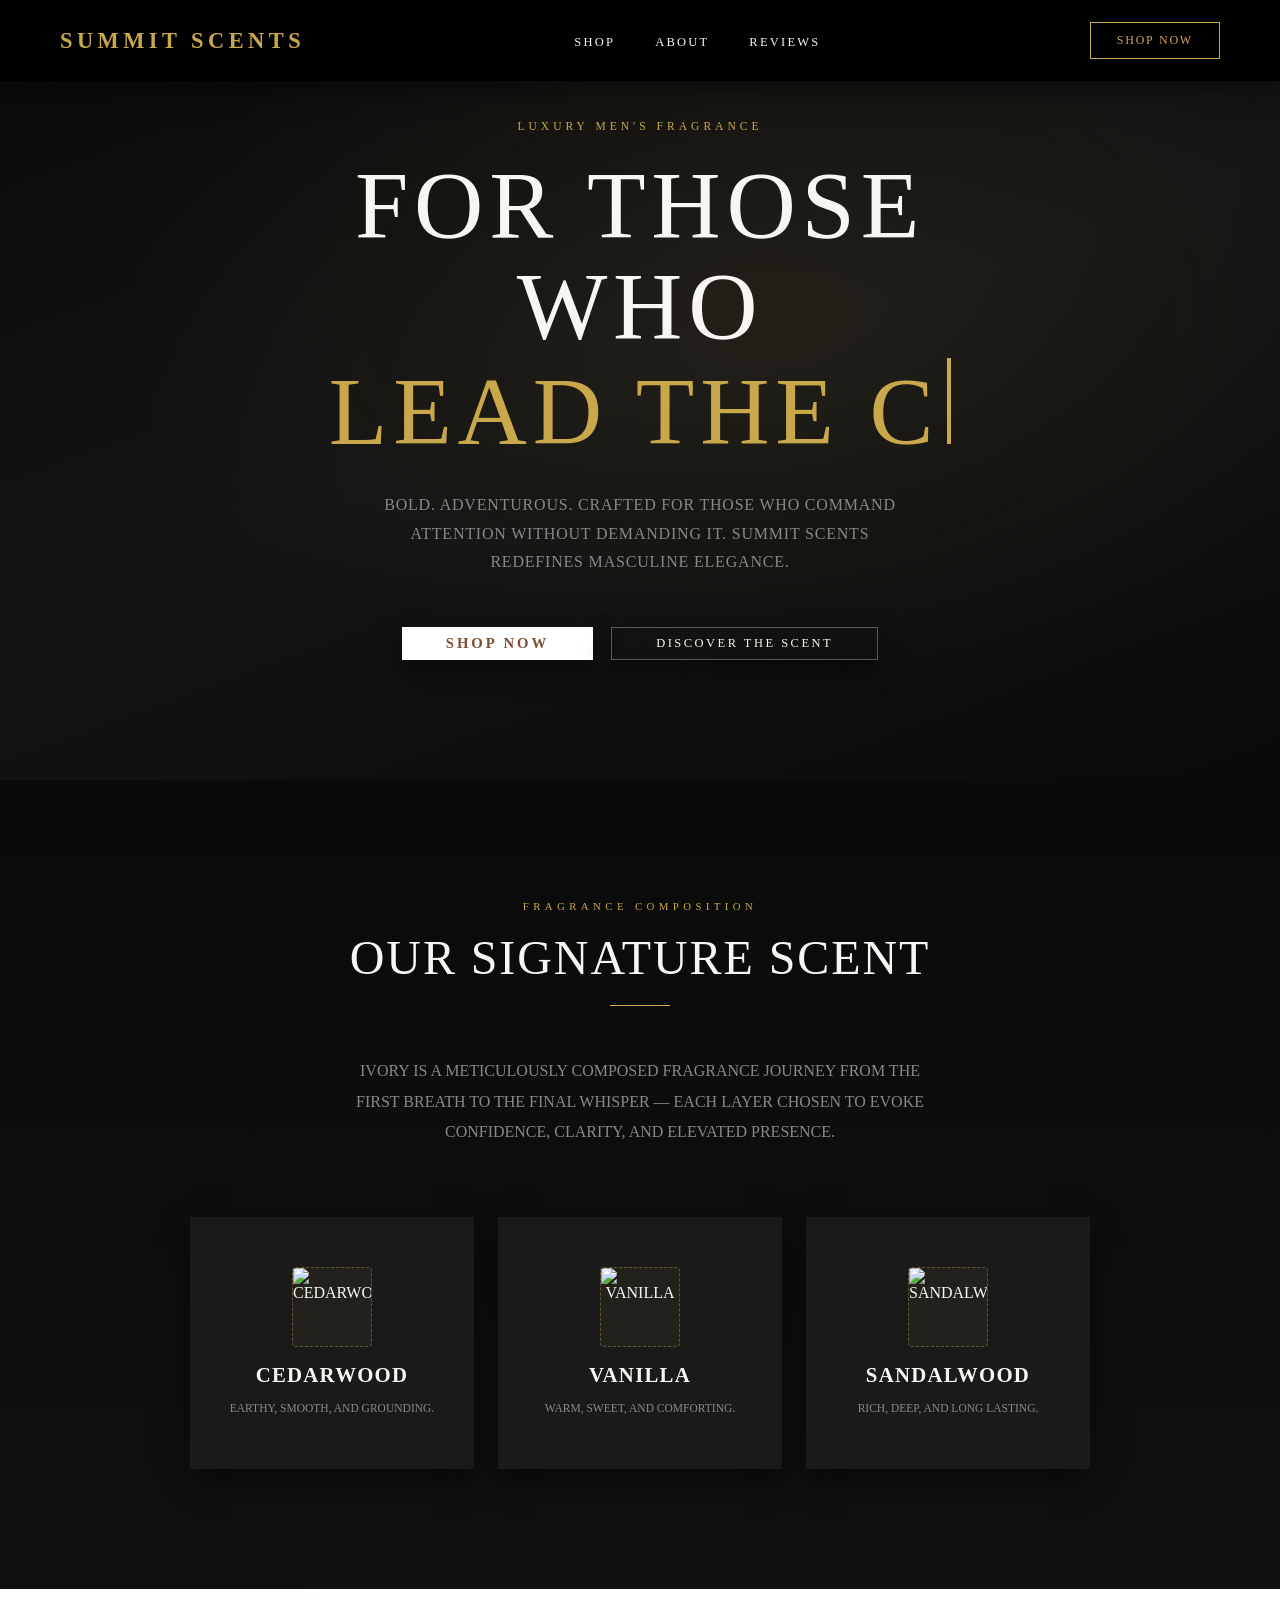
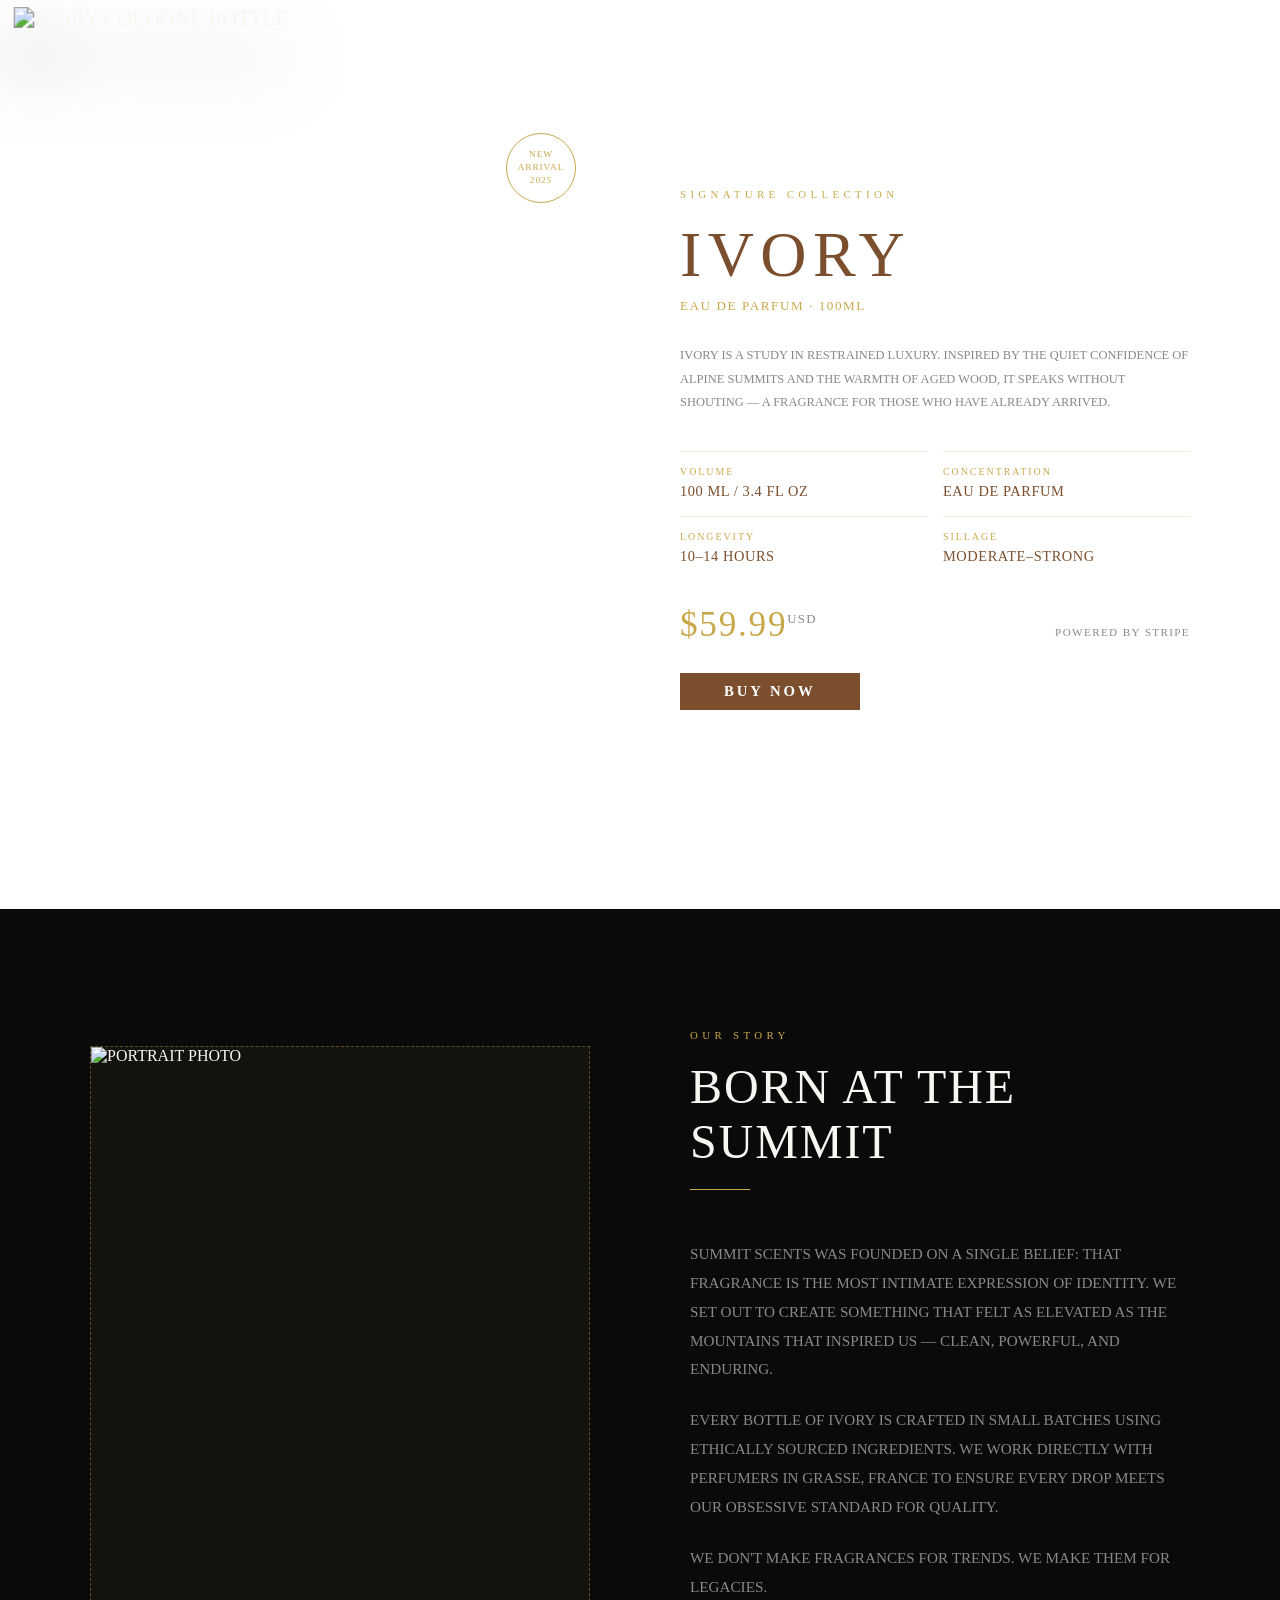
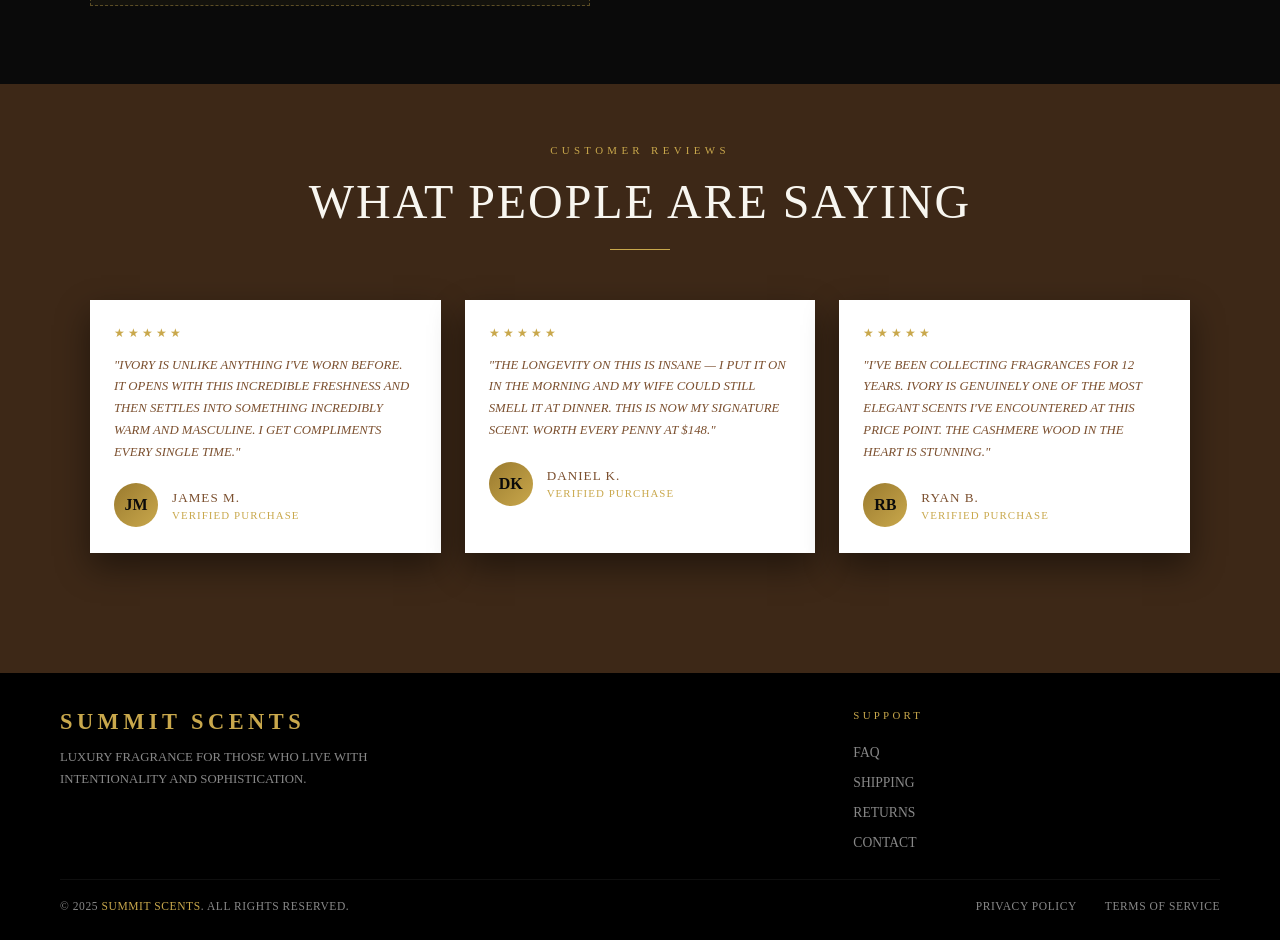
==== commit 3728fd69: "Rename Cologne.html to index.html" ====
--- a/index.html
+++ b/index.html
@@ -1,1062 +1,940 @@
 <!DOCTYPE html>
 <html lang="en">
 <head>
-<meta charset="UTF-8"/>
-<meta name="viewport" content="width=device-width, initial-scale=1.0"/>
-<title>Summit Scents — Ivory | Luxury Fragrance for Men</title>
-<meta name="description" content="Ivory by Summit Scents. A refined blend of vanilla and cedarwood with a warm, lasting finish. Crafted for the modern gentleman.">
-<link rel="preconnect" href="https://fonts.googleapis.com">
-<link rel="preconnect" href="https://fonts.gstatic.com" crossorigin>
-<link href="https://fonts.googleapis.com/css2?family=Playfair+Display:ital,wght@0,400;0,700;0,900;1,400;1,700&family=Inter:wght@300;400;500;600&display=swap" rel="stylesheet">
-<style>
-/* ── VARIABLES ── */
-:root{
-  --bg:#050505;--bg2:#0b0b0b;--bg3:#0f0f0f;
-  --gold:#c8a56a;--gold-hi:#e0bc7a;--gold-dk:#8a6a30;
-  --text:#f5f5f5;--muted:#b5b5b5;--dim:#6a6a6a;
-  --border:rgba(200,165,106,.22);--border-soft:rgba(255,255,255,.06);
-  --serif:'Playfair Display',Georgia,serif;
-  --sans:'Inter',system-ui,sans-serif;
-  --ease:cubic-bezier(.22,1,.36,1);
-  --ease2:cubic-bezier(.65,0,.35,1);
-  --max:1320px;
-}
-*,*::before,*::after{margin:0;padding:0;box-sizing:border-box}
-html{scroll-behavior:smooth;font-size:16px;-webkit-font-smoothing:antialiased}
-body{background:var(--bg);color:var(--text);font-family:var(--sans);line-height:1.6;overflow-x:hidden}
-img{display:block;max-width:100%}
-a{color:inherit;text-decoration:none}
-button{cursor:pointer;border:none;background:none;font-family:inherit}
-ul,ol{list-style:none}
-svg{display:block}
-
-/* ── PARTICLES CANVAS ── */
-#pc{position:fixed;inset:0;z-index:0;pointer-events:none;opacity:.55}
-
-/* ── LAYOUT ── */
-.wrap{width:100%;max-width:var(--max);margin:0 auto;padding:0 64px}
-
-/* ── TYPOGRAPHY UTILS ── */
-.overline{font-size:10px;font-weight:600;letter-spacing:.32em;text-transform:uppercase;color:var(--gold);margin-bottom:14px}
-.sec-title{font-family:var(--serif);font-size:clamp(22px,3vw,32px);font-weight:400;letter-spacing:.22em;color:var(--text);margin-bottom:20px}
-.sec-sub{font-size:14px;font-weight:300;line-height:1.9;color:var(--muted);letter-spacing:.04em}
-.sec-hd{text-align:center;margin-bottom:72px}
-.gold-rule{width:52px;height:1px;background:var(--gold);margin:28px 0}
-
-/* ── BUTTONS ── */
-.btn-gold{display:inline-flex;align-items:center;justify-content:center;padding:15px 40px;background:transparent;border:1px solid var(--gold);color:var(--text);font-family:var(--sans);font-size:11px;font-weight:600;letter-spacing:.2em;text-transform:uppercase;transition:background .3s var(--ease),color .3s var(--ease),box-shadow .3s var(--ease);position:relative;overflow:hidden}
-.btn-gold::before{content:'';position:absolute;inset:0;background:var(--gold);transform:scaleX(0);transform-origin:left;transition:transform .35s var(--ease);z-index:0}
-.btn-gold:hover::before{transform:scaleX(1)}
-.btn-gold:hover{color:#050505;box-shadow:0 0 28px rgba(200,165,106,.35)}
-.btn-gold span{position:relative;z-index:1}
-.btn-ol{display:inline-flex;align-items:center;justify-content:center;padding:15px 40px;background:transparent;border:1px solid rgba(245,245,245,.2);color:var(--muted);font-family:var(--sans);font-size:11px;font-weight:600;letter-spacing:.2em;text-transform:uppercase;transition:border-color .3s,color .3s}
-.btn-ol:hover{border-color:var(--gold);color:var(--gold)}
-.arrow-link{display:inline-flex;align-items:center;gap:8px;font-size:12px;font-weight:500;letter-spacing:.1em;color:var(--gold);transition:gap .25s}
-.arrow-link:hover{gap:14px}
-
-/* ── NAVBAR ── */
-.navbar{position:fixed;top:0;left:0;right:0;z-index:900;padding:20px 0;transition:background .4s,padding .4s,border-color .4s,backdrop-filter .4s,box-shadow .4s;border-bottom:1px solid transparent}
-.navbar.scrolled{background:rgba(5,5,5,.92);backdrop-filter:blur(18px);-webkit-backdrop-filter:blur(18px);border-color:var(--border);padding:14px 0;box-shadow:0 4px 40px rgba(0,0,0,.5)}
-.nav-in{display:flex;align-items:center;justify-content:space-between;max-width:var(--max);margin:0 auto;padding:0 64px}
-.nav-logo{display:flex;flex-direction:column;align-items:center;gap:0;line-height:1;transition:opacity .25s}
-.nav-logo:hover{opacity:.8}
-.logo-word{font-family:var(--sans);font-size:10px;font-weight:700;letter-spacing:.38em;color:var(--text)}
-.logo-peaks{width:52px;height:24px;margin:2px 0}
-.logo-est{font-size:7px;letter-spacing:.22em;color:var(--gold);font-weight:500}
-.nav-links{display:flex;gap:40px;align-items:center}
-.nav-link{font-size:10.5px;font-weight:500;letter-spacing:.15em;text-transform:uppercase;color:var(--muted);transition:color .25s;position:relative;padding-bottom:3px}
-.nav-link::after{content:'';position:absolute;bottom:0;left:0;width:0;height:1px;background:var(--gold);transition:width .3s var(--ease)}
-.nav-link:hover{color:var(--text)}
-.nav-link:hover::after{width:100%}
-.nav-acts{display:flex;align-items:center;gap:14px}
-.icon-btn{width:38px;height:38px;display:flex;align-items:center;justify-content:center;color:var(--muted);transition:color .25s;position:relative}
-.icon-btn svg{width:20px;height:20px}
-.icon-btn:hover{color:var(--gold)}
-.cart-badge{position:absolute;top:2px;right:2px;width:16px;height:16px;border-radius:50%;background:var(--gold);color:#050505;font-size:8px;font-weight:700;display:flex;align-items:center;justify-content:center;font-family:var(--sans);transition:transform .2s}
-.cart-badge.bump{transform:scale(1.5)}
-.hamburger{display:none;flex-direction:column;gap:5px;padding:6px;width:36px}
-.hamburger span{display:block;height:1px;background:var(--muted);transition:transform .3s,opacity .3s}
-.hamburger span:nth-child(2){width:70%}
-.hamburger:hover span{background:var(--gold)}
-.hamburger.open span:nth-child(1){transform:translateY(6px) rotate(45deg)}
-.hamburger.open span:nth-child(2){opacity:0}
-.hamburger.open span:nth-child(3){transform:translateY(-6px) rotate(-45deg)}
-
-/* ── HERO ── */
-.hero{position:relative;min-height:100vh;display:flex;align-items:center;overflow:hidden;padding-top:88px}
-.hero-bg{position:absolute;inset:0;z-index:0}
-.hero-radial{position:absolute;inset:0;background:radial-gradient(ellipse 55% 65% at 68% 52%,rgba(130,90,22,.42) 0%,transparent 65%),radial-gradient(ellipse 80% 60% at 70% 35%,rgba(75,50,12,.3) 0%,transparent 72%),linear-gradient(165deg,#060504 0%,#0d0b08 50%,#080706 100%)}
-.hero-vig{position:absolute;inset:0;background:radial-gradient(ellipse 100% 100% at 50% 50%,transparent 40%,rgba(0,0,0,.6) 100%)}
-.hero-lay{position:relative;z-index:2;width:100%;max-width:var(--max);margin:0 auto;padding:0 64px;display:grid;grid-template-columns:1fr 1fr;align-items:center;gap:60px;min-height:calc(100vh - 88px)}
-.hero-copy{max-width:520px}
-.hero-est{font-size:10px;font-weight:600;letter-spacing:.38em;text-transform:uppercase;color:var(--gold);margin-bottom:22px}
-.hero-h1{font-family:var(--serif);font-weight:700;font-size:clamp(58px,6.5vw,96px);line-height:.92;letter-spacing:-.01em;color:var(--gold-hi);margin-bottom:28px;text-shadow:0 4px 40px rgba(0,0,0,.5)}
-.hero-line{display:block}
-.hero-sub{font-size:14px;font-weight:300;line-height:1.9;color:var(--muted);letter-spacing:.04em;margin-bottom:44px}
-.hero-ctas{display:flex;gap:18px;flex-wrap:wrap}
-.hero-vis{display:flex;justify-content:center;align-items:flex-end;padding-bottom:40px;position:relative}
-.b-halo{position:absolute;bottom:30%;left:50%;transform:translate(-50%,50%);width:280px;height:360px;border-radius:50%;background:radial-gradient(ellipse,rgba(130,90,22,.3) 0%,transparent 65%);filter:blur(20px);pointer-events:none}
-.hero-bottle{position:relative;z-index:2;width:520px;max-width:100%;object-fit:contain;filter:drop-shadow(0 30px 60px rgba(0,0,0,.88)) drop-shadow(-8px 0 34px rgba(110,80,20,.18));animation:bFloat 6s ease-in-out infinite;transform-origin:center bottom;transition:transform 0.7s cubic-bezier(0.22,1,0.36,1)}
-.hero-vis:hover .hero-bottle{transform:translateY(-10px) scale(1.12)}
-@keyframes bFloat{0%,100%{transform:translateY(0)}50%{transform:translateY(-14px)}}
-.b-floor{position:absolute;bottom:20px;left:50%;transform:translateX(-50%);width:130px;height:14px;background:radial-gradient(ellipse,rgba(180,140,50,.14) 0%,transparent 70%);border-radius:50%;animation:bShadow 6s ease-in-out infinite}
-@keyframes bShadow{0%,100%{transform:translateX(-50%) scaleX(1);opacity:.14}50%{transform:translateX(-50%) scaleX(.75);opacity:.08}}
-.scroll-hint{position:absolute;bottom:36px;left:50%;transform:translateX(-50%);z-index:2;display:flex;flex-direction:column;align-items:center;gap:10px;color:var(--dim);font-size:9px;letter-spacing:.25em;text-transform:uppercase;font-weight:500}
-.scroll-line{width:1px;height:40px;background:linear-gradient(to bottom,var(--gold),transparent);position:relative;overflow:hidden}
-.scroll-line::after{content:'';position:absolute;top:-100%;left:0;width:100%;height:100%;background:linear-gradient(to bottom,transparent,var(--gold-hi),transparent);animation:sPulse 2s ease-in-out infinite}
-@keyframes sPulse{0%{top:-100%}100%{top:200%}}
-
-/* ── NOTES ── */
-.notes-sec{background:var(--bg2);padding:120px 0;border-top:1px solid var(--border-soft);position:relative;z-index:2}
-.notes-grid{display:grid;grid-template-columns:repeat(3,1fr);gap:2px;border:1px solid var(--border)}
-.note-card{background:var(--bg);overflow:hidden;position:relative;transition:transform .45s var(--ease),box-shadow .45s var(--ease);border-right:1px solid var(--border)}
-.note-card:last-child{border-right:none}
-.note-card:hover{transform:translateY(-6px);box-shadow:0 20px 50px rgba(0,0,0,.6);z-index:2}
-.note-vis{position:relative;height:200px;overflow:hidden}
-.note-vis svg{transition:transform .6s var(--ease);width:100%;height:100%}
-.note-card:hover .note-vis svg{transform:scale(1.05)}
-.note-ov{position:absolute;inset:0;background:linear-gradient(to bottom,transparent 40%,rgba(5,5,5,.95) 100%)}
-.note-body{padding:28px 32px 36px;border-top:1px solid var(--border)}
-.note-type{font-size:9px;font-weight:600;letter-spacing:.32em;text-transform:uppercase;color:var(--gold);margin-bottom:10px}
-.note-name{font-family:var(--serif);font-size:28px;font-weight:400;color:var(--text);margin-bottom:10px;line-height:1.2}
-.note-desc{font-size:13px;font-weight:300;color:var(--muted);line-height:1.7}
-
-/* ── FEATURED ── */
-.feat-sec{position:relative;overflow:hidden;padding:130px 0;z-index:2;background:linear-gradient(175deg,#090807 0%,#0e0c0a 55%,#080706 100%)}
-.feat-bg{position:absolute;inset:0;pointer-events:none}
-.mtn-svg{position:absolute;bottom:0;left:0;width:100%;height:60%;opacity:1}
-.feat-spot{position:absolute;top:50%;left:55%;transform:translate(-50%,-50%);width:700px;height:700px;border-radius:50%;background:radial-gradient(ellipse,rgba(100,72,18,.2) 0%,transparent 68%);filter:blur(30px)}
-.feat-lay{display:grid;grid-template-columns:1fr 1fr;align-items:center;gap:80px;position:relative;z-index:2}
-.feat-copy{max-width:480px}
-.feat-title{font-family:var(--serif);font-size:clamp(38px,4.5vw,58px);font-weight:400;font-style:italic;color:var(--text);line-height:1.1}
-.feat-desc{font-size:14px;font-weight:300;line-height:1.9;color:var(--muted);margin-bottom:30px}
-.feat-price{font-family:var(--serif);font-size:44px;font-weight:400;color:var(--text);margin-bottom:36px;line-height:1}
-.feat-price sup{font-size:.4em;vertical-align:super;color:var(--muted)}
-.feat-btns{display:flex;align-items:center;gap:30px}
-.feat-vis{display:flex;justify-content:center;align-items:flex-end}
-.feat-bwrap{position:relative;display:flex;flex-direction:column;align-items:center}
-.feat-glow{position:absolute;bottom:0;left:50%;transform:translateX(-50%);width:320px;height:400px;border-radius:50%;background:radial-gradient(ellipse,rgba(120,85,20,.28) 0%,transparent 68%);filter:blur(25px);pointer-events:none}
-.feat-bottle{position:relative;z-index:2;filter:drop-shadow(0 40px 80px rgba(0,0,0,.9)) drop-shadow(-8px 0 40px rgba(110,80,20,.15))}
-.feat-shadow{width:140px;height:16px;border-radius:50%;background:radial-gradient(ellipse,rgba(180,140,50,.12) 0%,transparent 70%);margin-top:-4px}
-
-/* ── SHOWCASE ── */
-.show-sec{position:relative;overflow:hidden;padding:140px 0 80px;z-index:2;background:var(--bg)}
-.show-bg{position:absolute;inset:0;background:radial-gradient(ellipse 70% 80% at 65% 50%,rgba(60,40,10,.3) 0%,transparent 65%),radial-gradient(ellipse 40% 50% at 30% 20%,rgba(20,15,5,.5) 0%,transparent 70%)}
-.show-lay{display:grid;grid-template-columns:1fr 1fr;align-items:center;gap:80px;position:relative;z-index:2}
-.show-copy{max-width:480px}
-.show-hl{display:flex;flex-direction:column;gap:0;margin-bottom:4px}
-.sh-ivory{font-family:var(--serif);font-size:clamp(56px,7vw,96px);font-weight:700;color:var(--text);letter-spacing:.06em;line-height:1}
-.sh-formen{font-family:var(--sans);font-size:clamp(18px,2.2vw,28px);font-weight:300;color:var(--muted);letter-spacing:.25em;text-transform:uppercase}
-.show-gr{width:48px;height:1px;background:var(--gold);margin:24px 0 20px}
-.show-type{font-size:10px;font-weight:600;letter-spacing:.3em;text-transform:uppercase;color:var(--gold);margin-bottom:4px}
-.show-by{font-size:10px;font-weight:400;letter-spacing:.22em;color:var(--dim);text-transform:uppercase;margin-bottom:24px}
-.show-tag{font-family:var(--serif);font-size:clamp(22px,2.5vw,30px);font-weight:400;color:var(--text);line-height:1.35;margin-bottom:14px}
-.show-it{font-family:var(--serif);font-size:18px;font-style:italic;color:var(--gold);margin-bottom:28px}
-.show-specs{display:flex;align-items:center;gap:12px;font-size:9px;font-weight:600;letter-spacing:.28em;text-transform:uppercase;color:var(--dim);margin-bottom:36px}
-.spec-pipe{color:var(--border)}
-.show-vis{display:flex;justify-content:center;align-items:flex-end}
-.show-scene{position:relative;display:flex;flex-direction:column;align-items:center}
-.show-halo{position:absolute;bottom:0;left:50%;transform:translateX(-50%);width:380px;height:480px;border-radius:50%;background:radial-gradient(ellipse,rgba(130,90,22,.22) 0%,transparent 65%);filter:blur(30px);pointer-events:none}
-.show-bottle{position:relative;z-index:2;filter:drop-shadow(0 50px 100px rgba(0,0,0,.95)) drop-shadow(-12px 0 50px rgba(120,85,20,.18))}
-.show-reflect{width:180px;height:12px;border-radius:50%;background:radial-gradient(ellipse,rgba(200,165,106,.12) 0%,transparent 70%);position:relative;z-index:2}
-.show-foot{position:relative;z-index:2;text-align:center;font-size:9px;font-weight:600;letter-spacing:.32em;text-transform:uppercase;color:var(--dim);margin-top:80px;display:flex;align-items:center;justify-content:center;gap:14px}
-
-/* ── STORY ── */
-.story-sec{background:var(--bg2);padding:130px 0;border-top:1px solid var(--border-soft);border-bottom:1px solid var(--border-soft);position:relative;z-index:2}
-.story-lay{display:grid;grid-template-columns:1fr 1fr;gap:90px;align-items:center}
-.story-copy{max-width:500px}
-.story-title{font-family:var(--serif);font-size:clamp(34px,4vw,50px);font-weight:400;color:var(--text);line-height:1.2}
-.story-title em{color:var(--gold-hi);font-style:italic}
-.story-p{font-size:14px;font-weight:300;line-height:1.95;color:var(--muted);margin-bottom:20px;letter-spacing:.02em}
-.story-p:last-of-type{margin-bottom:36px}
-.stats-grid{display:grid;grid-template-columns:1fr 1fr;gap:1px;border:1px solid var(--border);margin-bottom:40px}
-.stat-card{background:var(--bg);padding:36px 28px;border-right:1px solid var(--border);border-bottom:1px solid var(--border);transition:background .3s}
-.stat-card:hover{background:#0e0e0e}
-.stat-card:nth-child(even){border-right:none}
-.stat-card:nth-child(n+3){border-bottom:none}
-.stat-num{font-family:var(--serif);font-size:48px;font-weight:700;color:var(--gold-hi);line-height:1;display:inline}
-.stat-unit{font-family:var(--serif);font-size:20px;color:var(--gold);display:inline;margin-left:2px}
-.stat-lbl{font-size:10px;font-weight:500;letter-spacing:.2em;text-transform:uppercase;color:var(--dim);margin-top:10px}
-.story-art{border:1px solid var(--border);padding:44px 36px;background:linear-gradient(135deg,rgba(200,165,106,.04) 0%,transparent 100%);position:relative;overflow:hidden}
-.story-art::before{content:'';position:absolute;top:0;left:0;width:3px;height:100%;background:var(--gold)}
-.art-quote{font-family:var(--serif);font-size:22px;font-style:italic;color:var(--text);line-height:1.4;margin-bottom:20px}
-.art-line{width:36px;height:1px;background:var(--gold);margin-bottom:16px}
-.art-sub{font-size:10px;letter-spacing:.24em;text-transform:uppercase;color:var(--gold);font-weight:500}
-
-/* ── FEATURES ── */
-.feats-sec{background:var(--bg3);border-top:1px solid var(--border);border-bottom:1px solid var(--border);padding:60px 0;position:relative;z-index:2}
-.feats-grid{display:grid;grid-template-columns:repeat(4,1fr)}
-.feat-card{display:flex;align-items:flex-start;gap:20px;padding:16px 36px;border-right:1px solid var(--border);transition:background .3s}
-.feat-card:last-child{border-right:none}
-.feat-card:hover{background:rgba(200,165,106,.03)}
-.feat-icon{flex-shrink:0;width:44px;height:44px}
-.feat-icon svg{width:44px;height:44px}
-.feat-ct{font-size:9.5px;font-weight:600;letter-spacing:.2em;text-transform:uppercase;color:var(--gold);margin-bottom:6px}
-.feat-cd{font-size:12px;font-weight:300;color:var(--muted);line-height:1.6}
-
-/* ── TESTIMONIALS ── */
-.testi-sec{background:var(--bg);padding:130px 0;position:relative;z-index:2}
-.testi-grid{display:grid;grid-template-columns:repeat(3,1fr);gap:24px}
-.testi-card{background:var(--bg2);border:1px solid var(--border);padding:44px 36px;position:relative;transition:border-color .35s,box-shadow .35s,transform .35s var(--ease);overflow:hidden}
-.testi-card::before{content:'';position:absolute;top:0;left:0;width:0;height:2px;background:var(--gold);transition:width .4s var(--ease)}
-.testi-card:hover::before{width:100%}
-.testi-card:hover{border-color:rgba(200,165,106,.4);box-shadow:0 12px 40px rgba(0,0,0,.5);transform:translateY(-4px)}
-.quote-mk{font-family:var(--serif);font-size:80px;line-height:.7;color:var(--gold);opacity:.3;margin-bottom:16px;font-style:italic}
-.testi-txt{font-size:14px;font-weight:300;line-height:1.85;color:var(--muted);margin-bottom:32px}
-.testi-ft{display:flex;align-items:center;gap:14px}
-.testi-av{width:44px;height:44px;border-radius:50%;background:rgba(200,165,106,.12);border:1px solid var(--border);display:flex;align-items:center;justify-content:center;font-size:11px;font-weight:600;color:var(--gold);letter-spacing:.05em;flex-shrink:0}
-.testi-inf{flex:1}
-.testi-name{font-size:13px;font-weight:500;color:var(--text);margin-bottom:2px}
-.testi-role{font-size:10px;letter-spacing:.1em;color:var(--dim);text-transform:uppercase}
-.testi-stars{font-size:12px;color:var(--gold);letter-spacing:2px}
-
-/* ── NEWSLETTER ── */
-.nl-sec{background:var(--bg2);border-top:1px solid var(--border-soft);padding:130px 0;position:relative;z-index:2;overflow:hidden}
-.nl-sec::before{content:'';position:absolute;inset:0;background:radial-gradient(ellipse 60% 80% at 50% 50%,rgba(100,70,18,.12) 0%,transparent 70%);pointer-events:none}
-.nl-in{position:relative;z-index:2;display:flex;justify-content:center}
-.nl-cnt{max-width:580px;width:100%;text-align:center}
-.nl-title{font-family:var(--serif);font-size:clamp(32px,4vw,52px);font-weight:400;color:var(--text);margin-bottom:18px}
-.nl-sub{font-size:14px;font-weight:300;line-height:1.8;color:var(--muted);margin-bottom:48px;letter-spacing:.03em}
-.nl-row{display:flex;height:52px;margin-bottom:14px}
-.nl-input{flex:1;background:rgba(255,255,255,.04);border:1px solid var(--border);border-right:none;padding:0 20px;color:var(--text);font-family:var(--sans);font-size:13px;font-weight:300;outline:none;transition:border-color .3s,background .3s}
-.nl-input::placeholder{color:var(--dim)}
-.nl-input:focus{border-color:rgba(200,165,106,.5);background:rgba(255,255,255,.06)}
-.nl-btn{width:52px;background:var(--gold);border:1px solid var(--gold);display:flex;align-items:center;justify-content:center;transition:background .3s,box-shadow .3s;flex-shrink:0;cursor:pointer}
-.nl-btn svg{width:18px;height:18px;stroke:#050505}
-.nl-btn:hover{background:var(--gold-hi);box-shadow:0 0 20px rgba(200,165,106,.4)}
-.nl-note{font-size:10px;color:var(--dim);letter-spacing:.1em}
-.nl-ok{font-family:var(--serif);font-size:16px;font-style:italic;color:var(--gold);margin-top:16px;display:none}
-
-/* ── FOOTER ── */
-.footer{background:#040404;border-top:1px solid var(--border);position:relative;z-index:2}
-.ft-in{display:grid;grid-template-columns:1.5fr 2fr;gap:80px;padding-top:80px;padding-bottom:64px}
-.ft-brand{max-width:320px}
-.ft-logo{display:flex;flex-direction:column;align-items:flex-start;gap:0;margin-bottom:20px;line-height:1}
-.ft-tag{font-size:13px;font-weight:300;line-height:1.8;color:var(--dim);margin-bottom:28px}
-.ft-social{display:flex;gap:10px}
-.soc-btn{width:38px;height:38px;border:1px solid rgba(255,255,255,.1);display:flex;align-items:center;justify-content:center;color:var(--dim);transition:border-color .25s,color .25s,background .25s}
-.soc-btn svg{width:16px;height:16px}
-.soc-btn:hover{border-color:var(--gold);color:var(--gold);background:rgba(200,165,106,.06)}
-.ft-nav{display:grid;grid-template-columns:repeat(3,1fr);gap:40px}
-.ft-col{display:flex;flex-direction:column;gap:14px}
-.ft-col-hd{font-size:9.5px;font-weight:600;letter-spacing:.28em;text-transform:uppercase;color:var(--text);margin-bottom:4px}
-.ft-col a{font-size:13px;font-weight:300;color:var(--dim);transition:color .25s}
-.ft-col a:hover{color:var(--gold)}
-.ft-bot{border-top:1px solid rgba(255,255,255,.05);padding:22px 0}
-.ft-bot-in{display:flex;justify-content:space-between;align-items:center}
-.ft-bot p{font-size:11px;color:#383838;letter-spacing:.08em}
-
-/* ── TOAST ── */
-.toast{position:fixed;bottom:36px;right:36px;z-index:1000;background:var(--bg2);border:1px solid var(--border);padding:14px 22px;display:flex;align-items:center;gap:12px;font-size:13px;font-weight:500;color:var(--text);transform:translateY(100px);opacity:0;transition:transform .4s var(--ease),opacity .4s;pointer-events:none;box-shadow:0 8px 32px rgba(0,0,0,.6)}
-.toast.show{transform:translateY(0);opacity:1}
-.toast svg{width:18px;height:18px;flex-shrink:0}
-
-/* ── ANIMATIONS ── */
-.anim-item{opacity:0;transform:translateY(22px);transition:opacity .9s var(--ease),transform .9s var(--ease)}
-.anim-item.revealed{opacity:1;transform:translateY(0)}
-.anim-line{display:block;overflow:hidden;clip-path:inset(0 0 100% 0);transition:clip-path .85s var(--ease)}
-.anim-line.revealed{clip-path:inset(0 0 0% 0)}
-.anim-fade{opacity:0;transition:opacity 1.1s var(--ease)}
-.anim-fade.revealed{opacity:1}
-.scroll-reveal{opacity:0;transition:opacity .9s var(--ease),transform .9s var(--ease)}
-.scroll-reveal[data-anim="fade-up"]{transform:translateY(40px)}
-.scroll-reveal[data-anim="fade-right"]{transform:translateX(-40px)}
-.scroll-reveal[data-anim="fade-left"]{transform:translateX(40px)}
-.scroll-reveal.in-view{opacity:1;transform:translate(0)}
-
-/* ── RESPONSIVE ── */
-@media(max-width:1200px){
-  .wrap,.nav-in,.hero-lay{padding-left:40px;padding-right:40px}
-  .notes-grid{grid-template-columns:1fr}
-  .note-card{border-right:none;border-bottom:1px solid var(--border)}
-  .note-card:last-child{border-bottom:none}
-  .testi-grid{grid-template-columns:1fr 1fr;gap:18px}
-  .feats-grid{grid-template-columns:1fr 1fr}
-  .feat-card:nth-child(2){border-right:none}
-  .feat-card:nth-child(3){border-right:1px solid var(--border)}
-  .feat-card:nth-child(n+3){border-top:1px solid var(--border)}
-}
-@media(max-width:900px){
-  .feat-lay,.show-lay,.story-lay{grid-template-columns:1fr;text-align:center}
-  .feat-copy,.show-copy,.story-copy{max-width:100%}
-  .gold-rule,.show-gr{margin-left:auto;margin-right:auto}
-  .feat-btns,.hero-ctas{justify-content:center}
-  .feat-vis,.show-vis{display:none}
-  .story-lay{gap:50px}
-  .ft-in{grid-template-columns:1fr}
-  .ft-brand{max-width:100%}
-}
-@media(max-width:768px){
-  .wrap,.nav-in,.hero-lay,.ft-bot-in{padding-left:24px;padding-right:24px}
-  .nav-links{position:fixed;inset:0;top:65px;background:rgba(5,5,5,.97);backdrop-filter:blur(20px);-webkit-backdrop-filter:blur(20px);flex-direction:column;align-items:center;justify-content:center;gap:36px;transform:translateX(100%);transition:transform .4s var(--ease);z-index:800;border-top:1px solid var(--border)}
-  .nav-links.open{transform:translateX(0)}
-  .nav-link{font-size:14px;letter-spacing:.2em}
-  .hamburger{display:flex}
-  .hero-lay{grid-template-columns:1fr;text-align:center;min-height:auto;padding-bottom:80px}
-  .hero-copy{max-width:100%;margin:0 auto}
-  .hero-vis{display:none}
-  .hero-h1{font-size:clamp(46px,13vw,72px)}
-  .notes-sec,.testi-sec{padding:80px 0}
-  .feat-sec,.show-sec,.story-sec{padding:90px 0}
-  .feats-sec{padding:44px 0}
-  .nl-sec{padding:90px 0}
-  .sec-hd{margin-bottom:48px}
-  .testi-grid{grid-template-columns:1fr}
-  .feats-grid{grid-template-columns:1fr 1fr}
-  .feat-card{padding:14px 24px}
-  .feat-card:nth-child(even){border-right:none}
-  .ft-in{padding-top:56px;padding-bottom:48px}
-  .ft-nav{grid-template-columns:1fr 1fr}
-  .ft-bot-in{flex-direction:column;gap:8px;text-align:center}
-  .toast{bottom:20px;right:20px;left:20px}
-  .stats-grid{max-width:400px;margin-left:auto;margin-right:auto}
-  .story-art{padding:28px 24px}
-}
-@media(max-width:480px){
-  .hero-h1{font-size:clamp(40px,14vw,60px)}
-  .sh-ivory{font-size:56px}
-  .feats-grid{grid-template-columns:1fr}
-  .feat-card{border-right:none!important;border-bottom:1px solid var(--border)}
-  .feat-card:last-child{border-bottom:none}
-  .feat-btns,.hero-ctas{flex-direction:column;align-items:center}
-}
-@media(prefers-reduced-motion:reduce){*,*::before,*::after{animation-duration:.01ms!important;transition-duration:.01ms!important}}
-</style>
+  <meta charset="UTF-8" />
+  <meta name="viewport" content="width=device-width, initial-scale=1.0" />
+  <title>Summit Scents</title>
+  <style>
+    *, *::before, *::after { margin: 0; padding: 0; box-sizing: border-box; }
+
+    :root {
+      --black: #0a0a0a;
+      --white: #f8f6f0;
+      --gold: #c9a84c;
+      --gold-light: #e8c97a;
+      --gold-dark: #9a7a2e;
+      --gray: #1a1a1a;
+      --gray-mid: #2e2e2e;
+      --text-muted: #888;
+    }
+
+    html { scroll-behavior: smooth; }
+
+    body {
+      font-family: 'Times New Roman', Times, serif;
+      background-color: var(--black);
+      color: var(--white);
+      overflow-x: hidden;
+      text-transform: uppercase;
+      cursor: url("data:image/svg+xml,%3Csvg xmlns='http://www.w3.org/2000/svg' width='12' height='12'%3E%3Ccircle cx='6' cy='6' r='5' fill='%23c9a84c'/%3E%3C/svg%3E") 6 6, auto;
+    }
+
+    /* ── NAVBAR ── */
+    nav {
+      position: fixed;
+      top: 0;
+      width: 100%;
+      z-index: 1000;
+      padding: 22px 60px;
+      display: flex;
+      align-items: center;
+      justify-content: space-between;
+      background: #000000;
+      box-shadow: 0 6px 24px rgba(0, 0, 0, 0.55);
+      transition: background 0.3s ease;
+    }
+
+    .nav-logo {
+      font-size: 1.4rem;
+      font-weight: bold;
+      letter-spacing: 0.2em;
+      color: var(--gold);
+      text-transform: uppercase;
+      text-decoration: none;
+    }
+
+    .nav-links {
+      display: flex;
+      gap: 40px;
+      list-style: none;
+    }
+
+    .nav-links a {
+      color: var(--white);
+      text-decoration: none;
+      font-size: 0.78rem;
+      letter-spacing: 0.18em;
+      text-transform: uppercase;
+      transition: color 0.3s;
+    }
+
+    .nav-links a:hover { color: var(--gold); }
+
+    .nav-cta {
+      background: transparent;
+      border: 1px solid var(--gold);
+      color: var(--gold);
+      padding: 10px 26px;
+      font-size: 0.75rem;
+      letter-spacing: 0.15em;
+      text-transform: uppercase;
+      cursor: pointer;
+      transition: background 0.3s, color 0.3s;
+      text-decoration: none;
+    }
+
+    .nav-cta:hover {
+      background: var(--gold);
+      color: var(--black);
+    }
+
+    /* ── HERO ── */
+    #hero {
+      min-height: 78vh;
+      display: flex;
+      align-items: center;
+      justify-content: center;
+      text-align: center;
+      position: relative;
+      overflow: hidden;
+      background: radial-gradient(ellipse at 60% 40%, rgba(201, 168, 76, 0.08) 0%, transparent 60%),
+                  linear-gradient(160deg, #0a0a0a 0%, #141414 50%, #0a0a0a 100%);
+    }
+
+    .hero-bg-circle {
+      position: absolute;
+      border-radius: 50%;
+      border: 1px solid rgba(201, 168, 76, 0.12);
+      pointer-events: none;
+    }
+
+    .hero-bg-circle:nth-child(1) { width: 600px; height: 600px; top: 50%; left: 50%; transform: translate(-50%, -50%); }
+    .hero-bg-circle:nth-child(2) { width: 850px; height: 850px; top: 50%; left: 50%; transform: translate(-50%, -50%); }
+    .hero-bg-circle:nth-child(3) { width: 1100px; height: 1100px; top: 50%; left: 50%; transform: translate(-50%, -50%); border-color: rgba(201, 168, 76, 0.05); }
+
+    .hero-content { position: relative; z-index: 2; max-width: 750px; padding: 0 30px; }
+
+    .hero-eyebrow {
+      font-size: 0.72rem;
+      letter-spacing: 0.35em;
+      text-transform: uppercase;
+      color: var(--gold);
+      margin-bottom: 24px;
+    }
+
+    .hero-title {
+      font-size: clamp(3rem, 8vw, 6rem);
+      font-weight: normal;
+      letter-spacing: 0.06em;
+      line-height: 1.05;
+      margin-bottom: 28px;
+      color: var(--white);
+    }
+
+    .hero-title .gold { color: var(--gold); }
+
+    .tw-cursor {
+      display: inline-block;
+      width: 4px;
+      height: 0.9em;
+      background: var(--gold);
+      margin-left: 8px;
+      vertical-align: baseline;
+      animation: blink 0.75s step-end infinite;
+    }
+
+    @keyframes blink { 50% { opacity: 0; } }
+
+    .hero-subtitle {
+      font-size: 1rem;
+      color: var(--text-muted);
+      letter-spacing: 0.05em;
+      line-height: 1.8;
+      margin-bottom: 50px;
+      max-width: 520px;
+      margin-left: auto;
+      margin-right: auto;
+    }
+
+    .hero-buttons { display: flex; gap: 18px; justify-content: center; flex-wrap: wrap; }
+
+    .btn-primary {
+      background: #7b4f2e;
+      color: #ffffff;
+      padding: 10px 44px;
+      display: inline-flex;
+      align-items: center;
+      justify-content: center;
+      text-align: center;
+      font-size: 0.92rem;
+      letter-spacing: 0.2em;
+      text-transform: uppercase;
+      border: none;
+      cursor: pointer;
+      text-decoration: none;
+      font-weight: bold;
+      transition: background 0.3s, transform 0.2s;
+    }
+
+    .btn-primary:hover { background: var(--gold-light); transform: translateY(-2px); }
+
+    .btn-hero {
+      background: #ffffff;
+      color: #7b4f2e;
+      padding-top: 7px;
+      padding-bottom: 7px;
+      box-shadow: 0 10px 24px rgba(0, 0, 0, 0.5);
+    }
+
+    .btn-hero:hover {
+      background: var(--gold);
+      color: var(--black);
+    }
+
+    .btn-outline {
+      background: transparent;
+      color: var(--white);
+      padding: 8px 44px;
+      font-size: 0.78rem;
+      letter-spacing: 0.2em;
+      text-transform: uppercase;
+      border: 1px solid rgba(255,255,255,0.3);
+      cursor: pointer;
+      text-decoration: none;
+      display: inline-block;
+      box-shadow: 0 10px 24px rgba(0, 0, 0, 0.5);
+      transition: border-color 0.3s, color 0.3s;
+    }
+
+    .btn-outline:hover { border-color: var(--gold); color: var(--gold); }
+
+    .hero-scroll {
+      position: absolute;
+      bottom: 40px;
+      left: 50%;
+      transform: translateX(-50%);
+      display: flex;
+      flex-direction: column;
+      align-items: center;
+      gap: 8px;
+      color: var(--text-muted);
+      font-size: 0.65rem;
+      letter-spacing: 0.2em;
+      text-transform: uppercase;
+    }
+
+    .scroll-line {
+      width: 1px;
+      height: 50px;
+      background: linear-gradient(to bottom, var(--gold), transparent);
+      animation: scrollPulse 2s ease-in-out infinite;
+    }
+
+    @keyframes scrollPulse {
+      0%, 100% { opacity: 0.4; transform: scaleY(1); }
+      50% { opacity: 1; transform: scaleY(1.1); }
+    }
+
+    /* ── SECTION BASE ── */
+    section { padding: 120px 60px; }
+
+    .section-label {
+      font-size: 0.68rem;
+      letter-spacing: 0.4em;
+      text-transform: uppercase;
+      color: var(--gold);
+      margin-bottom: 18px;
+      display: block;
+    }
+
+    .section-title {
+      font-size: clamp(2rem, 4vw, 3rem);
+      font-weight: normal;
+      letter-spacing: 0.04em;
+      margin-bottom: 20px;
+    }
+
+    .gold-divider {
+      width: 60px;
+      height: 1px;
+      background: var(--gold);
+      margin-bottom: 50px;
+    }
+
+    /* ── SCENT PROFILE ── */
+    #scent {
+      background: linear-gradient(180deg, #0a0a0a 0%, #111111 100%);
+      text-align: center;
+    }
+
+    #scent .section-label,
+    #scent .gold-divider { margin-left: auto; margin-right: auto; }
+
+    #scent .section-title { max-width: 600px; margin-left: auto; margin-right: auto; margin-bottom: 20px; }
+
+    .scent-intro {
+      color: var(--text-muted);
+      font-size: 1rem;
+      line-height: 1.9;
+      max-width: 580px;
+      margin: 0 auto 70px;
+    }
+
+    .scent-notes {
+      display: grid;
+      grid-template-columns: repeat(3, 1fr);
+      gap: 24px;
+      max-width: 900px;
+      margin: 0 auto;
+    }
+
+    .note-card {
+      background: var(--gray);
+      padding: 50px 30px;
+      border: none;
+      box-shadow: 0 12px 28px rgba(0, 0, 0, 0.5);
+      transition: transform 0.3s;
+    }
+
+    .note-card:hover {
+      transform: translateY(-4px);
+    }
+
+    .note-tier {
+      font-size: 0.65rem;
+      letter-spacing: 0.35em;
+      text-transform: uppercase;
+      color: var(--gold);
+      margin-bottom: 18px;
+    }
+
+    .note-icon {
+      width: 80px;
+      height: 80px;
+      margin: 0 auto 16px;
+      display: block;
+      object-fit: cover;
+      border-radius: 4px;
+      border: 1px dashed rgba(201, 168, 76, 0.4);
+      background: rgba(201, 168, 76, 0.05);
+    }
+
+    .note-name {
+      font-size: 1.3rem;
+      letter-spacing: 0.06em;
+      margin-bottom: 12px;
+    }
+
+    .note-desc {
+      font-size: 0.72rem;
+      color: var(--text-muted);
+      line-height: 1.7;
+      white-space: nowrap;
+    }
+
+    /* ── PRODUCT ── */
+    #product {
+      background: var(--gray);
+      display: grid;
+      grid-template-columns: 1fr 1fr;
+      gap: 80px;
+      align-items: center;
+      max-width: 1200px;
+      margin: 0 auto;
+      border: 1px solid rgba(201, 168, 76, 0.1);
+    }
+
+    #product-section {
+      padding: 120px 60px;
+      background: #ffffff;
+    }
+
+    .product-wrapper {
+      max-width: 1100px;
+      margin: 0 auto;
+      display: grid;
+      grid-template-columns: 1fr 1fr;
+      gap: 80px;
+      align-items: center;
+    }
+
+    .product-visual {
+      aspect-ratio: 3/4;
+      background: none;
+      border: none;
+      display: flex;
+      align-items: center;
+      justify-content: center;
+      position: relative;
+      overflow: visible;
+    }
+
+    .bottle-svg {
+      width: 45%;
+      opacity: 0.9;
+    }
+
+    .product-badge {
+      position: absolute;
+      top: 24px;
+      right: 24px;
+      width: 70px;
+      height: 70px;
+      border-radius: 50%;
+      border: 1px solid var(--gold);
+      display: flex;
+      align-items: center;
+      justify-content: center;
+      text-align: center;
+      font-size: 0.58rem;
+      letter-spacing: 0.1em;
+      text-transform: uppercase;
+      color: var(--gold);
+      line-height: 1.4;
+    }
+
+    .product-info { padding: 20px 0; }
+
+    .product-name {
+      font-size: clamp(2.5rem, 5vw, 4rem);
+      font-weight: normal;
+      letter-spacing: 0.1em;
+      color: #7b4f2e;
+      margin-bottom: 6px;
+    }
+
+    .product-tagline {
+      font-size: 0.82rem;
+      letter-spacing: 0.12em;
+      color: var(--gold);
+      text-transform: uppercase;
+      margin-bottom: 30px;
+    }
+
+    .product-desc {
+      color: var(--text-muted);
+      font-size: 0.78rem;
+      line-height: 1.9;
+      margin-bottom: 36px;
+    }
+
+    .product-specs {
+      display: grid;
+      grid-template-columns: 1fr 1fr;
+      gap: 16px;
+      margin-bottom: 40px;
+    }
+
+    .spec {
+      border-top: 1px solid rgba(201, 168, 76, 0.2);
+      padding-top: 14px;
+    }
+
+    .spec-label {
+      font-size: 0.62rem;
+      letter-spacing: 0.2em;
+      text-transform: uppercase;
+      color: var(--gold);
+      margin-bottom: 6px;
+    }
+
+    .spec-value {
+      font-size: 0.9rem;
+      letter-spacing: 0.04em;
+      color: #7b4f2e;
+    }
+
+    .product-price {
+      font-size: 2.2rem;
+      color: var(--gold);
+      letter-spacing: 0.05em;
+      margin-bottom: 28px;
+    }
+
+    .stripe-badge {
+      font-size: 0.7rem;
+      letter-spacing: 0.12em;
+      text-transform: uppercase;
+      color: var(--text-muted);
+      margin-left: auto;
+    }
+
+    .product-price span {
+      font-size: 0.8rem;
+      color: var(--text-muted);
+      letter-spacing: 0.1em;
+      text-transform: uppercase;
+      vertical-align: super;
+    }
+
+    /* ── ABOUT ── */
+    #about {
+      background: #0a0a0a;
+      padding-bottom: 60px;
+    }
+
+    #reviews {
+      padding-top: 60px;
+    }
+
+    .about-wrapper {
+      max-width: 1100px;
+      margin: 0 auto;
+      display: grid;
+      grid-template-columns: 1fr 1fr;
+      gap: 100px;
+      align-items: center;
+    }
+
+    .about-portrait {
+      width: 100%;
+      height: 560px;
+      object-fit: cover;
+      display: block;
+      border: 1px dashed rgba(201, 168, 76, 0.4);
+      background: rgba(201, 168, 76, 0.05);
+    }
+
+    .about-content p {
+      color: var(--text-muted);
+      font-size: 0.95rem;
+      line-height: 1.9;
+      margin-bottom: 22px;
+    }
+
+    .about-stats {
+      display: flex;
+      gap: 40px;
+      margin-top: 40px;
+      padding-top: 40px;
+      border-top: 1px solid rgba(201, 168, 76, 0.2);
+    }
+
+    .stat-num {
+      font-size: 2.2rem;
+      color: var(--gold);
+      letter-spacing: 0.04em;
+      margin-bottom: 4px;
+    }
+
+    .stat-label {
+      font-size: 0.7rem;
+      letter-spacing: 0.2em;
+      text-transform: uppercase;
+      color: var(--text-muted);
+    }
+
+    /* ── REVIEWS ── */
+    #reviews {
+      background: #3d2817;
+      text-align: center;
+    }
+
+    #reviews .section-label,
+    #reviews .gold-divider { margin-left: auto; margin-right: auto; }
+
+    .reviews-grid {
+      display: grid;
+      grid-template-columns: repeat(3, 1fr);
+      gap: 24px;
+      max-width: 1100px;
+      margin: 0 auto;
+    }
+
+    .review-card {
+      background: #ffffff;
+      border: none;
+      padding: 26px 24px;
+      text-align: left;
+      box-shadow: 0 14px 32px rgba(0, 0, 0, 0.45);
+      transition: transform 0.3s;
+    }
+
+    .review-card:hover {
+      transform: translateY(-4px);
+    }
+
+    .review-stars {
+      color: var(--gold);
+      font-size: 0.75rem;
+      letter-spacing: 3px;
+      margin-bottom: 14px;
+    }
+
+    .review-text {
+      font-style: italic;
+      color: #7b4f2e;
+      font-size: 0.8rem;
+      line-height: 1.7;
+      margin-bottom: 20px;
+    }
+
+    .review-author {
+      display: flex;
+      align-items: center;
+      gap: 14px;
+    }
+
+    .author-avatar {
+      width: 44px;
+      height: 44px;
+      border-radius: 50%;
+      background: linear-gradient(135deg, var(--gold-dark), var(--gold));
+      display: flex;
+      align-items: center;
+      justify-content: center;
+      font-size: 1rem;
+      color: var(--black);
+      font-weight: bold;
+      flex-shrink: 0;
+    }
+
+    .author-name {
+      font-size: 0.82rem;
+      letter-spacing: 0.08em;
+      color: #7b4f2e;
+      margin-bottom: 3px;
+    }
+
+    .author-meta {
+      font-size: 0.68rem;
+      letter-spacing: 0.1em;
+      text-transform: uppercase;
+      color: var(--gold);
+    }
+
+    /* ── FOOTER ── */
+    footer {
+      background: #000000;
+      padding: 36px 60px 28px;
+    }
+
+    .footer-top {
+      display: grid;
+      grid-template-columns: 2fr 1fr;
+      gap: 60px;
+      margin-bottom: 28px;
+    }
+
+    .footer-brand .nav-logo { display: block; margin-bottom: 12px; font-size: 1.4rem; }
+
+    .footer-tagline {
+      font-size: 0.8rem;
+      color: var(--text-muted);
+      line-height: 1.7;
+      max-width: 320px;
+      margin-bottom: 0;
+    }
+
+    .footer-social { display: flex; gap: 14px; }
+
+    .social-icon {
+      width: 38px;
+      height: 38px;
+      border: 1px solid rgba(201, 168, 76, 0.25);
+      display: flex;
+      align-items: center;
+      justify-content: center;
+      font-size: 0.8rem;
+      color: var(--text-muted);
+      text-decoration: none;
+      transition: border-color 0.3s, color 0.3s;
+    }
+
+    .social-icon:hover { border-color: var(--gold); color: var(--gold); }
+
+    .footer-col-title {
+      font-size: 0.68rem;
+      letter-spacing: 0.3em;
+      text-transform: uppercase;
+      color: var(--gold);
+      margin-bottom: 22px;
+    }
+
+    .footer-links { list-style: none; display: flex; flex-direction: column; gap: 12px; }
+
+    .footer-links a {
+      font-size: 0.85rem;
+      color: var(--text-muted);
+      text-decoration: none;
+      transition: color 0.3s;
+    }
+
+    .footer-links a:hover { color: var(--gold); }
+
+    .footer-bottom {
+      border-top: 1px solid rgba(255,255,255,0.06);
+      padding-top: 20px;
+      display: flex;
+      justify-content: space-between;
+      align-items: center;
+    }
+
+    .footer-copy {
+      font-size: 0.72rem;
+      color: var(--text-muted);
+      letter-spacing: 0.05em;
+    }
+
+    .footer-copy span { color: var(--gold); }
+
+    .footer-legal {
+      display: flex;
+      gap: 28px;
+    }
+
+    .footer-legal a {
+      font-size: 0.72rem;
+      color: var(--text-muted);
+      text-decoration: none;
+      letter-spacing: 0.05em;
+      transition: color 0.3s;
+    }
+
+    .footer-legal a:hover { color: var(--gold); }
+
+    /* ── RESPONSIVE ── */
+    @media (max-width: 900px) {
+      nav { padding: 18px 24px; }
+      .nav-links { display: none; }
+      section { padding: 80px 24px; }
+      #product-section { padding: 80px 24px; }
+      .product-wrapper { grid-template-columns: 1fr; gap: 40px; }
+      .about-wrapper { grid-template-columns: 1fr; gap: 50px; }
+      .about-visual { height: 260px; }
+      .scent-notes { grid-template-columns: 1fr; }
+      .reviews-grid { grid-template-columns: 1fr; }
+      .footer-top { grid-template-columns: 1fr; gap: 36px; }
+      .footer-bottom { flex-direction: column; gap: 16px; text-align: center; }
+    }
+  </style>
 </head>
 <body>
 
-<canvas id="pc"></canvas>
-
-<!-- ═══ NAVIGATION ═══ -->
-<nav class="navbar" id="navbar">
-  <div class="nav-in">
-    <a href="#home" class="nav-logo" aria-label="Summit Scents">
-      <span class="logo-word">SUMMIT</span>
-      <svg class="logo-peaks" viewBox="0 0 70 32" fill="none" aria-hidden="true">
-        <polyline points="4,28 16,8 24,20 35,4 46,20 54,8 66,28" stroke="#c8a56a" stroke-width="1.6" stroke-linecap="round" stroke-linejoin="round" fill="none"/>
-      </svg>
-      <span class="logo-word">SCENTS</span>
-      <span class="logo-est">— EST. 2026 —</span>
-    </a>
-    <ul class="nav-links" id="navLinks">
-      <li><a href="#home"       class="nav-link">Home</a></li>
-      <li><a href="#collection" class="nav-link">Collection</a></li>
-      <li><a href="#notes"      class="nav-link">Notes</a></li>
-      <li><a href="#story"      class="nav-link">Story</a></li>
-      <li><a href="#contact"    class="nav-link">Contact</a></li>
+  <!-- ── NAVIGATION ── -->
+  <nav>
+    <a href="#hero" class="nav-logo">Summit Scents</a>
+    <ul class="nav-links">
+      <li><a href="#product-section">Shop</a></li>
+      <li><a href="#about">About</a></li>
+      <li><a href="#reviews">Reviews</a></li>
     </ul>
-    <div class="nav-acts">
-      <button class="icon-btn" aria-label="Account">
-        <svg viewBox="0 0 24 24" fill="none" stroke="currentColor" stroke-width="1.5" stroke-linecap="round"><circle cx="12" cy="8" r="4"/><path d="M4 20c0-3.866 3.582-7 8-7s8 3.134 8 7"/></svg>
-      </button>
-      <button class="icon-btn" id="cartBtn" aria-label="Cart">
-        <svg viewBox="0 0 24 24" fill="none" stroke="currentColor" stroke-width="1.5" stroke-linecap="round"><path d="M6 2L3 6v14a2 2 0 002 2h14a2 2 0 002-2V6l-3-4z"/><line x1="3" y1="6" x2="21" y2="6"/><path d="M16 10a4 4 0 01-8 0"/></svg>
-        <span class="cart-badge" id="cartBadge">0</span>
-      </button>
-      <button class="hamburger" id="hamburger" aria-label="Menu" aria-expanded="false">
-        <span></span><span></span><span></span>
-      </button>
+    <a href="#product-section" class="nav-cta">Shop Now</a>
+  </nav>
+
+  <!-- ── HERO ── -->
+  <section id="hero">
+    <div class="hero-content">
+      <p class="hero-eyebrow">Luxury Men's Fragrance</p>
+      <h1 class="hero-title" id="heroTitle"><span class="tw-content"></span><span class="tw-cursor"></span></h1>
+      <p class="hero-subtitle">Bold. Adventurous. Crafted for those who command attention without demanding it. Summit Scents redefines masculine elegance.</p>
+      <div class="hero-buttons">
+        <a href="#product-section" class="btn-primary btn-hero">Shop Now</a>
+        <a href="#scent" class="btn-outline">Discover the Scent</a>
+      </div>
     </div>
-  </div>
-</nav>
-
-<!-- ═══ HERO ═══ -->
-<section class="hero" id="home">
-  <div class="hero-bg">
-    <div class="hero-radial"></div>
-    <div class="hero-vig"></div>
-  </div>
-  <div class="hero-lay">
-    <div class="hero-copy">
-      <p  class="hero-est  anim-item" data-delay="150">EST. 2026</p>
-      <h1 class="hero-h1">
-        <span class="hero-line anim-line" data-delay="350">ELEVATE</span>
-        <span class="hero-line anim-line" data-delay="530">EVERY</span>
-        <span class="hero-line anim-line" data-delay="710">MOMENT</span>
-      </h1>
-      <p class="hero-sub anim-item" data-delay="950">Refined fragrances inspired by nature.<br>Crafted for the modern gentleman.</p>
-      <div class="hero-ctas anim-item" data-delay="1120">
-        <a href="#collection" class="btn-gold"><span>Shop Collection</span></a>
-        <a href="#story"      class="btn-ol">Explore Story</a>
+  </section>
+
+  <!-- ── SCENT PROFILE ── -->
+  <section id="scent">
+    <span class="section-label">Fragrance Composition</span>
+    <h2 class="section-title">Our Signature Scent</h2>
+    <div class="gold-divider"></div>
+    <p class="scent-intro">Ivory is a meticulously composed fragrance journey from the first breath to the final whisper — each layer chosen to evoke confidence, clarity, and elevated presence.</p>
+    <div class="scent-notes">
+      <div class="note-card">
+        <img class="note-icon" src="" alt="Cedarwood" />
+        <h3 class="note-name">Cedarwood</h3>
+        <p class="note-desc">Earthy, smooth, and grounding.</p>
+      </div>
+      <div class="note-card">
+        <img class="note-icon" src="" alt="Vanilla" />
+        <h3 class="note-name">Vanilla</h3>
+        <p class="note-desc">Warm, sweet, and comforting.</p>
+      </div>
+      <div class="note-card">
+        <img class="note-icon" src="" alt="Sandalwood" />
+        <h3 class="note-name">Sandalwood</h3>
+        <p class="note-desc">Rich, deep, and long lasting.</p>
       </div>
     </div>
-    <div class="hero-vis anim-fade" data-delay="650">
-      <div class="b-halo"></div>
-      <svg class="hero-bottle" width="260" height="410" viewBox="0 0 260 410" fill="none" aria-label="Summit Scents No. 1 Ivory">
-        <defs>
-          <pattern id="hF" x="0" y="0" width="20" height="20" patternUnits="userSpaceOnUse">
-            <polygon points="10,0 20,10 10,10" fill="rgba(255,255,255,0.065)"/>
-            <polygon points="20,10 10,20 10,10" fill="rgba(0,0,0,0.09)"/>
-            <polygon points="10,20 0,10 10,10"  fill="rgba(0,0,0,0.06)"/>
-            <polygon points="0,10 10,0 10,10"   fill="rgba(255,255,255,0.05)"/>
-            <polygon points="10,0 20,10 10,20 0,10" fill="none" stroke="rgba(210,228,255,0.2)" stroke-width="0.65"/>
-          </pattern>
-          <linearGradient id="hBB" x1="0" y1="0" x2="1" y2="0">
-            <stop offset="0%"   stop-color="rgba(10,14,22,0.95)"/>
-            <stop offset="14%"  stop-color="rgba(22,30,46,0.78)"/>
-            <stop offset="42%"  stop-color="rgba(34,46,68,0.52)"/>
-            <stop offset="60%"  stop-color="rgba(28,38,58,0.58)"/>
-            <stop offset="86%"  stop-color="rgba(16,22,36,0.82)"/>
-            <stop offset="100%" stop-color="rgba(8,10,18,0.96)"/>
-          </linearGradient>
-          <linearGradient id="hE" x1="0" y1="0" x2="1" y2="0">
-            <stop offset="0%"   stop-color="rgba(220,232,255,0.42)"/>
-            <stop offset="4%"   stop-color="rgba(220,232,255,0.0)"/>
-            <stop offset="96%"  stop-color="rgba(220,232,255,0.0)"/>
-            <stop offset="100%" stop-color="rgba(220,232,255,0.28)"/>
-          </linearGradient>
-          <linearGradient id="hD" x1="0" y1="0" x2="1" y2="1">
-            <stop offset="0%"   stop-color="rgba(255,255,255,0)"/>
-            <stop offset="38%"  stop-color="rgba(255,255,255,0.055)"/>
-            <stop offset="62%"  stop-color="rgba(255,255,255,0.02)"/>
-            <stop offset="100%" stop-color="rgba(255,255,255,0)"/>
-          </linearGradient>
-          <linearGradient id="hC" x1="0" y1="0" x2="1" y2="1">
-            <stop offset="0%"   stop-color="#eacf78"/>
-            <stop offset="22%"  stop-color="#c49030"/>
-            <stop offset="48%"  stop-color="#dab850"/>
-            <stop offset="72%"  stop-color="#e2c260"/>
-            <stop offset="100%" stop-color="#956e1a"/>
-          </linearGradient>
-          <linearGradient id="hN" x1="0" y1="0" x2="1" y2="0">
-            <stop offset="0%"   stop-color="rgba(55,42,14,0.95)"/>
-            <stop offset="28%"  stop-color="rgba(170,130,44,0.9)"/>
-            <stop offset="52%"  stop-color="rgba(210,180,74,0.95)"/>
-            <stop offset="72%"  stop-color="rgba(150,110,36,0.9)"/>
-            <stop offset="100%" stop-color="rgba(44,32,10,0.95)"/>
-          </linearGradient>
-          <clipPath id="hCC"><rect x="92" y="14" width="76" height="64" rx="5"/></clipPath>
-        </defs>
-        <ellipse cx="130" cy="398" rx="68" ry="7" fill="rgba(185,145,50,0.07)"/>
-        <rect x="92" y="14" width="76" height="64" rx="5" fill="url(#hC)"/>
-        <g clip-path="url(#hCC)">
-          <line x1="105"   y1="14" x2="105"   y2="78" stroke="rgba(0,0,0,.28)"     stroke-width="1.2"/>
-          <line x1="106.4" y1="14" x2="106.4" y2="78" stroke="rgba(255,220,90,.14)" stroke-width=".6"/>
-          <line x1="114"   y1="14" x2="114"   y2="78" stroke="rgba(0,0,0,.22)"     stroke-width="1"/>
-          <line x1="115.2" y1="14" x2="115.2" y2="78" stroke="rgba(255,220,90,.12)" stroke-width=".5"/>
-          <line x1="122"   y1="14" x2="122"   y2="78" stroke="rgba(0,0,0,.22)"     stroke-width="1"/>
-          <line x1="130"   y1="14" x2="130"   y2="78" stroke="rgba(0,0,0,.18)"     stroke-width=".8"/>
-          <line x1="137"   y1="14" x2="137"   y2="78" stroke="rgba(0,0,0,.22)"     stroke-width="1"/>
-          <line x1="145"   y1="14" x2="145"   y2="78" stroke="rgba(0,0,0,.22)"     stroke-width="1"/>
-          <line x1="146.2" y1="14" x2="146.2" y2="78" stroke="rgba(255,220,90,.12)" stroke-width=".5"/>
-          <line x1="153"   y1="14" x2="153"   y2="78" stroke="rgba(0,0,0,.22)"     stroke-width="1"/>
-          <line x1="154.2" y1="14" x2="154.2" y2="78" stroke="rgba(255,220,90,.12)" stroke-width=".5"/>
-          <rect x="94" y="20" width="20" height="54" rx="2" fill="rgba(255,228,140,.1)"/>
-        </g>
-        <rect x="92" y="14" width="76" height="8"  rx="4" fill="rgba(0,0,0,.28)"/>
-        <rect x="92" y="70" width="76" height="8"       fill="rgba(0,0,0,.22)"/>
-        <rect x="112" y="78" width="36" height="27" rx="2" fill="url(#hN)"/>
-        <line x1="112" y1="78"  x2="148" y2="78"  stroke="rgba(201,168,76,.5)" stroke-width=".8"/>
-        <line x1="112" y1="105" x2="148" y2="105" stroke="rgba(201,168,76,.3)" stroke-width=".6"/>
-        <rect x="50" y="105" width="160" height="284" rx="8" fill="url(#hBB)"/>
-        <rect x="50" y="105" width="160" height="284" rx="8" fill="url(#hF)"/>
-        <rect x="50" y="105" width="160" height="284" rx="8" fill="url(#hE)"/>
-        <rect x="50" y="105" width="160" height="284" rx="8" fill="url(#hD)"/>
-        <line x1="58" y1="111" x2="202" y2="111" stroke="rgba(210,228,255,.18)" stroke-width=".7"/>
-        <rect x="62" y="196" width="136" height="124" rx="3" fill="#030303" opacity=".95"/>
-        <text x="130" y="220" text-anchor="middle" font-family="Inter,sans-serif" font-size="8.5" fill="#fff" letter-spacing="5" font-weight="700">SUMMIT</text>
-        <polyline points="96,240 111,222 122,233 135,216 164,240" stroke="#c9a84c" stroke-width="1.4" fill="none" stroke-linejoin="round" stroke-linecap="round"/>
-        <text x="130" y="256" text-anchor="middle" font-family="Inter,sans-serif" font-size="8.5" fill="#fff" letter-spacing="5" font-weight="700">SCENTS</text>
-        <text x="130" y="267" text-anchor="middle" font-family="Inter,sans-serif" font-size="6.5" fill="#c9a84c" letter-spacing="2.5">— EST. 2026 —</text>
-        <line x1="75" y1="277" x2="185" y2="277" stroke="#c9a84c" stroke-width=".45" opacity=".6"/>
-        <text x="130" y="291" text-anchor="middle" font-family="Georgia,serif" font-size="10.5" fill="#fff" font-style="italic">No. 1 – Ivory</text>
-        <line x1="84" y1="299" x2="176" y2="299" stroke="#c9a84c" stroke-width=".45" opacity=".6"/>
-        <text x="130" y="311" text-anchor="middle" font-family="Inter,sans-serif" font-size="6.5" fill="#777" letter-spacing="1.5">Eau de Parfum · 100ml</text>
-      </svg>
-      <div class="b-floor"></div>
+  </section>
+
+  <!-- ── PRODUCT ── -->
+  <section id="product-section">
+    <div class="product-wrapper">
+      <div class="product-visual">
+        <img src="Downloads/bottl-ivory.jpg" alt="Ivory Cologne Bottle" style="width:100%;height:100%;object-fit:contain;display:block;transform:scale(1.3);transform-origin:center;filter:drop-shadow(0 30px 28px rgba(0,0,0,0.55));" />
+        <div class="product-badge">New<br>Arrival<br>2025</div>
+      </div>
+
+      <div class="product-info">
+        <span class="section-label">Signature Collection</span>
+        <h2 class="product-name">Ivory</h2>
+        <p class="product-tagline">Eau de Parfum · 100ml</p>
+        <p class="product-desc">Ivory is a study in restrained luxury. Inspired by the quiet confidence of alpine summits and the warmth of aged wood, it speaks without shouting — a fragrance for those who have already arrived.</p>
+
+        <div class="product-specs">
+          <div class="spec">
+            <p class="spec-label">Volume</p>
+            <p class="spec-value">100 ml / 3.4 fl oz</p>
+          </div>
+          <div class="spec">
+            <p class="spec-label">Concentration</p>
+            <p class="spec-value">Eau de Parfum</p>
+          </div>
+          <div class="spec">
+            <p class="spec-label">Longevity</p>
+            <p class="spec-value">10–14 Hours</p>
+          </div>
+          <div class="spec">
+            <p class="spec-label">Sillage</p>
+            <p class="spec-value">Moderate–Strong</p>
+          </div>
+        </div>
+
+        <div style="display: flex; align-items: baseline; gap: 16px; margin-bottom: 28px;">
+          <p class="product-price" style="margin-bottom: 0;">$59.99<span>USD</span></p>
+          <span class="stripe-badge">Powered by Stripe</span>
+        </div>
+
+        <div style="display: flex; gap: 16px; flex-wrap: wrap;">
+          <a href="#" class="btn-primary">Buy Now</a>
+        </div>
+      </div>
     </div>
-  </div>
-  <div class="scroll-hint anim-item" data-delay="1600">
-    <div class="scroll-line"></div>
-    <span>Scroll</span>
-  </div>
-</section>
-
-<!-- ═══ NOTES ═══ -->
-<section class="notes-sec" id="notes">
-  <div class="wrap">
-    <header class="sec-hd scroll-reveal" data-anim="fade-up">
-      <p class="overline">The Composition</p>
-      <h2 class="sec-title">VIBRANT. BOLD. TIMELESS.</h2>
-      <p class="sec-sub">Each bottle is a journey — blending premium ingredients to create a lasting impression.</p>
-    </header>
-    <div class="notes-grid">
-      <article class="note-card scroll-reveal" data-anim="fade-up" data-delay="0">
-        <div class="note-vis">
-          <svg viewBox="0 0 280 200" preserveAspectRatio="xMidYMid slice" fill="none" aria-hidden="true">
-            <rect width="280" height="200" fill="#0e0b07"/>
-            <line x1="70"  y1="200" x2="86"  y2="30"  stroke="#3a2a12" stroke-width="14" stroke-linecap="round"/>
-            <line x1="100" y1="200" x2="112" y2="34"  stroke="#4a3418" stroke-width="12" stroke-linecap="round"/>
-            <line x1="126" y1="200" x2="134" y2="40"  stroke="#3a2a12" stroke-width="11" stroke-linecap="round"/>
-            <ellipse cx="120" cy="52" rx="20" ry="34" fill="#e8e2d4" opacity=".8"  transform="rotate(-18 120 52)"/>
-            <ellipse cx="120" cy="52" rx="20" ry="34" fill="#e8e2d4" opacity=".75" transform="rotate(18 120 52)"/>
-            <ellipse cx="120" cy="42" rx="15" ry="28" fill="#f4f0e8" opacity=".7"/>
-            <circle cx="120" cy="40" r="12" fill="#f8d060" opacity=".65"/>
-            <radialGradient id="vg" cx="45%" cy="30%" r="60%"><stop offset="0%" stop-color="rgba(200,150,50,0.22)"/><stop offset="100%" stop-color="transparent"/></radialGradient>
-            <rect width="280" height="200" fill="url(#vg)"/>
-          </svg>
-          <div class="note-ov"></div>
+  </section>
+
+  <!-- ── ABOUT ── -->
+  <section id="about">
+    <div class="about-wrapper">
+      <div class="about-visual">
+        <img class="about-portrait" src="" alt="Portrait photo" />
+      </div>
+      <div class="about-content">
+        <span class="section-label">Our Story</span>
+        <h2 class="section-title">Born at the Summit</h2>
+        <div class="gold-divider"></div>
+        <p>Summit Scents was founded on a single belief: that fragrance is the most intimate expression of identity. We set out to create something that felt as elevated as the mountains that inspired us — clean, powerful, and enduring.</p>
+        <p>Every bottle of Ivory is crafted in small batches using ethically sourced ingredients. We work directly with perfumers in Grasse, France to ensure every drop meets our obsessive standard for quality.</p>
+        <p>We don't make fragrances for trends. We make them for legacies.</p>
+      </div>
+    </div>
+  </section>
+
+  <!-- ── REVIEWS ── -->
+  <section id="reviews">
+    <span class="section-label">Customer Reviews</span>
+    <h2 class="section-title">What People Are Saying</h2>
+    <div class="gold-divider"></div>
+    <div class="reviews-grid">
+
+      <div class="review-card">
+        <div class="review-stars">★★★★★</div>
+        <p class="review-text">"Ivory is unlike anything I've worn before. It opens with this incredible freshness and then settles into something incredibly warm and masculine. I get compliments every single time."</p>
+        <div class="review-author">
+          <div class="author-avatar">JM</div>
+          <div>
+            <p class="author-name">James M.</p>
+            <p class="author-meta">Verified Purchase</p>
+          </div>
         </div>
-        <div class="note-body">
-          <p class="note-type">Top Notes</p>
-          <h3 class="note-name">Vanilla</h3>
-          <p class="note-desc">Warm, sweet, and comforting.</p>
+      </div>
+
+      <div class="review-card">
+        <div class="review-stars">★★★★★</div>
+        <p class="review-text">"The longevity on this is insane — I put it on in the morning and my wife could still smell it at dinner. This is now my signature scent. Worth every penny at $148."</p>
+        <div class="review-author">
+          <div class="author-avatar">DK</div>
+          <div>
+            <p class="author-name">Daniel K.</p>
+            <p class="author-meta">Verified Purchase</p>
+          </div>
         </div>
-      </article>
-      <article class="note-card scroll-reveal" data-anim="fade-up" data-delay="180">
-        <div class="note-vis">
-          <svg viewBox="0 0 280 200" preserveAspectRatio="xMidYMid slice" fill="none" aria-hidden="true">
-            <rect width="280" height="200" fill="#0c0906"/>
-            <rect x="20"  y="138" width="148" height="36" rx="8" fill="#5a3a1a" transform="rotate(-5 20 138)"/>
-            <rect x="36"  y="100" width="140" height="33" rx="8" fill="#4a2e10" transform="rotate(4 36 100)"/>
-            <rect x="22"  y="66"  width="130" height="30" rx="8" fill="#6a4422" transform="rotate(-2 22 66)"/>
-            <rect x="42"  y="36"  width="116" height="28" rx="8" fill="#3e2410" transform="rotate(3 42 36)"/>
-            <line x1="48" y1="39" x2="150" y2="42" stroke="rgba(0,0,0,.3)"    stroke-width="1.2"/>
-            <line x1="48" y1="46" x2="150" y2="49" stroke="rgba(255,255,255,.06)" stroke-width=".8"/>
-            <radialGradient id="cg" cx="80%" cy="20%" r="55%"><stop offset="0%" stop-color="rgba(130,80,25,0.22)"/><stop offset="100%" stop-color="transparent"/></radialGradient>
-            <rect width="280" height="200" fill="url(#cg)"/>
-          </svg>
-          <div class="note-ov"></div>
+      </div>
+
+      <div class="review-card">
+        <div class="review-stars">★★★★★</div>
+        <p class="review-text">"I've been collecting fragrances for 12 years. Ivory is genuinely one of the most elegant scents I've encountered at this price point. The cashmere wood in the heart is stunning."</p>
+        <div class="review-author">
+          <div class="author-avatar">RB</div>
+          <div>
+            <p class="author-name">Ryan B.</p>
+            <p class="author-meta">Verified Purchase</p>
+          </div>
         </div>
-        <div class="note-body">
-          <p class="note-type">Heart Notes</p>
-          <h3 class="note-name">Cedarwood</h3>
-          <p class="note-desc">Earthy, smooth, and grounding.</p>
-        </div>
-      </article>
-      <article class="note-card scroll-reveal" data-anim="fade-up" data-delay="360">
-        <div class="note-vis">
-          <svg viewBox="0 0 280 200" preserveAspectRatio="xMidYMid slice" fill="none" aria-hidden="true">
-            <rect width="280" height="200" fill="#0d0a06"/>
-            <polygon points="130,16 194,74 174,154 86,154 66,74" fill="rgba(201,140,30,0.28)"/>
-            <polygon points="130,16 194,74 130,94"  fill="rgba(230,180,60,0.38)"/>
-            <polygon points="130,16 66,74  130,94"  fill="rgba(180,110,20,0.33)"/>
-            <polygon points="130,94 194,74 174,154" fill="rgba(150,90,15,0.43)"/>
-            <polygon points="130,94 66,74  86,154"  fill="rgba(120,70,10,0.38)"/>
-            <polygon points="130,94 174,154 86,154" fill="rgba(160,100,18,0.36)"/>
-            <polygon points="130,16 194,74 174,154 86,154 66,74" fill="none" stroke="rgba(201,168,76,0.5)" stroke-width="1"/>
-            <line x1="130" y1="16"  x2="130" y2="154" stroke="rgba(201,168,76,0.2)" stroke-width=".6"/>
-            <line x1="66"  y1="74"  x2="194" y2="74"  stroke="rgba(201,168,76,0.18)" stroke-width=".6"/>
-            <polygon points="216,118 236,142 216,166 196,142" fill="rgba(201,140,30,0.28)" stroke="rgba(201,168,76,0.4)" stroke-width=".7"/>
-            <radialGradient id="ag" cx="50%" cy="55%" r="55%"><stop offset="0%" stop-color="rgba(201,140,30,0.24)"/><stop offset="100%" stop-color="transparent"/></radialGradient>
-            <rect width="280" height="200" fill="url(#ag)"/>
-          </svg>
-          <div class="note-ov"></div>
-        </div>
-        <div class="note-body">
-          <p class="note-type">Base Notes</p>
-          <h3 class="note-name">Amber</h3>
-          <p class="note-desc">Rich, deep, and long-lasting.</p>
-        </div>
-      </article>
+      </div>
+
     </div>
-  </div>
-</section>
-
-<!-- ═══ FEATURED ═══ -->
-<section class="feat-sec" id="collection">
-  <div class="feat-bg">
-    <svg class="mtn-svg" viewBox="0 0 1440 380" preserveAspectRatio="none" aria-hidden="true">
-      <polygon points="0,380 190,160 360,245 540,82 720,200 900,92 1080,178 1270,58 1440,130 1440,380" fill="rgba(200,165,106,0.045)"/>
-      <polygon points="0,380 220,190 400,260 580,120 760,210 920,105 1100,195 1310,80 1440,140 1440,380" fill="rgba(200,165,106,0.025)"/>
-    </svg>
-    <div class="feat-spot"></div>
-  </div>
-  <div class="feat-lay wrap">
-    <div class="feat-copy scroll-reveal" data-anim="fade-right">
-      <p class="overline" style="color:var(--gold)">Our Signature</p>
-      <h2 class="feat-title">No. 1 — Ivory</h2>
-      <div class="gold-rule"></div>
-      <p class="feat-desc">A refined blend of vanilla and cedarwood with a warm, lasting finish. Bottled for those who seek depth in every moment.</p>
-      <div class="feat-price">$69<sup>.00</sup></div>
-      <div class="feat-btns">
-        <button class="btn-gold add-cart"><span>Add To Cart</span></button>
-        <a href="#showcase" class="arrow-link">View Full Details <span>→</span></a>
+  </section>
+
+  <!-- ── FOOTER ── -->
+  <footer>
+    <div class="footer-top">
+      <div class="footer-brand">
+        <a href="#hero" class="nav-logo">Summit Scents</a>
+        <p class="footer-tagline">Luxury fragrance for those who live with intentionality and sophistication.</p>
+      </div>
+      <div>
+        <p class="footer-col-title">Support</p>
+        <ul class="footer-links">
+          <li><a href="#">FAQ</a></li>
+          <li><a href="#">Shipping</a></li>
+          <li><a href="#">Returns</a></li>
+          <li><a href="#">Contact</a></li>
+        </ul>
       </div>
     </div>
-    <div class="feat-vis scroll-reveal" data-anim="fade-left">
-      <div class="feat-bwrap">
-        <div class="feat-glow"></div>
-        <svg class="feat-bottle" width="310" height="464" viewBox="0 0 310 464" fill="none" aria-hidden="true">
-          <defs>
-            <pattern id="sF" x="0" y="0" width="22" height="22" patternUnits="userSpaceOnUse">
-              <polygon points="11,0 22,11 11,11" fill="rgba(255,255,255,0.068)"/>
-              <polygon points="22,11 11,22 11,11" fill="rgba(0,0,0,0.09)"/>
-              <polygon points="11,22 0,11 11,11"  fill="rgba(0,0,0,0.065)"/>
-              <polygon points="0,11 11,0 11,11"   fill="rgba(255,255,255,0.052)"/>
-              <polygon points="11,0 22,11 11,22 0,11" fill="none" stroke="rgba(210,228,255,0.21)" stroke-width="0.68"/>
-            </pattern>
-            <linearGradient id="sBB" x1="0" y1="0" x2="1" y2="0">
-              <stop offset="0%"   stop-color="rgba(10,14,22,0.96)"/>
-              <stop offset="13%"  stop-color="rgba(20,28,44,0.8)"/>
-              <stop offset="40%"  stop-color="rgba(32,44,66,0.54)"/>
-              <stop offset="62%"  stop-color="rgba(26,36,56,0.6)"/>
-              <stop offset="87%"  stop-color="rgba(14,20,34,0.84)"/>
-              <stop offset="100%" stop-color="rgba(6,10,18,0.97)"/>
-            </linearGradient>
-            <linearGradient id="sE" x1="0" y1="0" x2="1" y2="0">
-              <stop offset="0%"   stop-color="rgba(220,232,255,0.45)"/>
-              <stop offset="4%"   stop-color="rgba(220,232,255,0)"/>
-              <stop offset="96%"  stop-color="rgba(220,232,255,0)"/>
-              <stop offset="100%" stop-color="rgba(220,232,255,0.3)"/>
-            </linearGradient>
-            <linearGradient id="sD" x1="0" y1="0" x2="1" y2="1">
-              <stop offset="0%"   stop-color="rgba(255,255,255,0)"/>
-              <stop offset="36%"  stop-color="rgba(255,255,255,0.06)"/>
-              <stop offset="64%"  stop-color="rgba(255,255,255,0.022)"/>
-              <stop offset="100%" stop-color="rgba(255,255,255,0)"/>
-            </linearGradient>
-            <linearGradient id="sC" x1="0" y1="0" x2="1" y2="1">
-              <stop offset="0%"   stop-color="#edd080"/>
-              <stop offset="20%"  stop-color="#c69032"/>
-              <stop offset="48%"  stop-color="#daba52"/>
-              <stop offset="72%"  stop-color="#e4c462"/>
-              <stop offset="100%" stop-color="#976e1c"/>
-            </linearGradient>
-            <linearGradient id="sN" x1="0" y1="0" x2="1" y2="0">
-              <stop offset="0%"   stop-color="rgba(52,40,12,0.96)"/>
-              <stop offset="28%"  stop-color="rgba(172,132,46,0.92)"/>
-              <stop offset="52%"  stop-color="rgba(212,182,76,0.96)"/>
-              <stop offset="72%"  stop-color="rgba(152,112,38,0.92)"/>
-              <stop offset="100%" stop-color="rgba(42,30,8,0.96)"/>
-            </linearGradient>
-            <clipPath id="sCC"><rect x="110" y="16" width="90" height="72" rx="6"/></clipPath>
-          </defs>
-          <ellipse cx="155" cy="456" rx="82" ry="8" fill="rgba(185,145,50,0.07)"/>
-          <rect x="110" y="16" width="90" height="72" rx="6" fill="url(#sC)"/>
-          <g clip-path="url(#sCC)">
-            <line x1="124"   y1="16" x2="124"   y2="88" stroke="rgba(0,0,0,.28)"      stroke-width="1.3"/>
-            <line x1="125.5" y1="16" x2="125.5" y2="88" stroke="rgba(255,218,80,.14)" stroke-width=".6"/>
-            <line x1="133"   y1="16" x2="133"   y2="88" stroke="rgba(0,0,0,.23)"      stroke-width="1.1"/>
-            <line x1="142"   y1="16" x2="142"   y2="88" stroke="rgba(0,0,0,.22)"      stroke-width="1"/>
-            <line x1="155"   y1="16" x2="155"   y2="88" stroke="rgba(0,0,0,.18)"      stroke-width=".8"/>
-            <line x1="163"   y1="16" x2="163"   y2="88" stroke="rgba(0,0,0,.22)"      stroke-width="1"/>
-            <line x1="172"   y1="16" x2="172"   y2="88" stroke="rgba(0,0,0,.23)"      stroke-width="1.1"/>
-            <line x1="173.4" y1="16" x2="173.4" y2="88" stroke="rgba(255,218,80,.12)" stroke-width=".55"/>
-            <line x1="181"   y1="16" x2="181"   y2="88" stroke="rgba(0,0,0,.28)"      stroke-width="1.2"/>
-            <rect x="113" y="24" width="24" height="60" rx="2" fill="rgba(255,228,140,.1)"/>
-          </g>
-          <rect x="110" y="16" width="90" height="9" rx="5" fill="rgba(0,0,0,.3)"/>
-          <rect x="110" y="80" width="90" height="8"       fill="rgba(0,0,0,.22)"/>
-          <rect x="133" y="88" width="44" height="30" rx="2" fill="url(#sN)"/>
-          <line x1="133" y1="88"  x2="177" y2="88"  stroke="rgba(201,168,76,.5)" stroke-width=".8"/>
-          <line x1="133" y1="118" x2="177" y2="118" stroke="rgba(201,168,76,.3)" stroke-width=".6"/>
-          <rect x="62" y="118" width="186" height="326" rx="9" fill="url(#sBB)"/>
-          <rect x="62" y="118" width="186" height="326" rx="9" fill="url(#sF)"/>
-          <rect x="62" y="118" width="186" height="326" rx="9" fill="url(#sE)"/>
-          <rect x="62" y="118" width="186" height="326" rx="9" fill="url(#sD)"/>
-          <line x1="71" y1="124" x2="239" y2="124" stroke="rgba(210,228,255,.18)" stroke-width=".7"/>
-          <rect x="78" y="228" width="154" height="140" rx="3" fill="#020202" opacity=".96"/>
-          <text x="155" y="254" text-anchor="middle" font-family="Inter,sans-serif" font-size="9.5" fill="#fff" letter-spacing="5" font-weight="700">SUMMIT</text>
-          <polyline points="112,276 130,256 143,270 158,250 198,276" stroke="#c9a84c" stroke-width="1.5" fill="none" stroke-linejoin="round" stroke-linecap="round"/>
-          <text x="155" y="294" text-anchor="middle" font-family="Inter,sans-serif" font-size="9.5" fill="#fff" letter-spacing="5" font-weight="700">SCENTS</text>
-          <text x="155" y="307" text-anchor="middle" font-family="Inter,sans-serif" font-size="7.5" fill="#c9a84c" letter-spacing="2.5">— EST. 2026 —</text>
-          <line x1="92" y1="318" x2="218" y2="318" stroke="#c9a84c" stroke-width=".48" opacity=".6"/>
-          <text x="155" y="334" text-anchor="middle" font-family="Georgia,serif" font-size="12" fill="#fff" font-style="italic">No. 1 – Ivory</text>
-          <line x1="102" y1="344" x2="208" y2="344" stroke="#c9a84c" stroke-width=".48" opacity=".6"/>
-          <text x="155" y="357" text-anchor="middle" font-family="Inter,sans-serif" font-size="7.5" fill="#666" letter-spacing="1.5">Eau de Parfum · 100ml</text>
-        </svg>
-        <div class="feat-shadow"></div>
+    <div class="footer-bottom">
+      <p class="footer-copy">&copy; 2025 <span>Summit Scents</span>. All rights reserved.</p>
+      <div class="footer-legal">
+        <a href="#">Privacy Policy</a>
+        <a href="#">Terms of Service</a>
       </div>
     </div>
-  </div>
-</section>
-
-<!-- ═══ SHOWCASE ═══ -->
-<section class="show-sec" id="showcase">
-  <div class="show-bg"></div>
-  <div class="show-lay wrap">
-    <div class="show-copy scroll-reveal" data-anim="fade-right">
-      <h2 class="show-hl">
-        <span class="sh-ivory">IVORY</span>
-        <span class="sh-formen">FOR MEN</span>
-      </h2>
-      <div class="show-gr"></div>
-      <p class="show-type">EAU DE PARFUM</p>
-      <p class="show-by">BY SUMMIT SCENTS</p>
-      <p class="show-tag">For Those Who<br>Lead the Climb.</p>
-      <p class="show-it"><em>Ivory for Men.</em></p>
-      <p class="show-specs"><span>100ML</span><span class="spec-pipe">|</span><span>EAU DE PARFUM</span></p>
-      <button class="btn-gold add-cart"><span>Shop Now — $69</span></button>
-    </div>
-    <div class="show-vis scroll-reveal" data-anim="fade-left">
-      <div class="show-scene">
-        <div class="show-halo"></div>
-        <svg class="show-bottle" width="340" height="510" viewBox="0 0 310 464" fill="none" aria-label="Ivory For Men — 100ml Eau de Parfum">
-          <defs>
-            <pattern id="shF" x="0" y="0" width="22" height="22" patternUnits="userSpaceOnUse">
-              <polygon points="11,0 22,11 11,11" fill="rgba(255,255,255,0.068)"/>
-              <polygon points="22,11 11,22 11,11" fill="rgba(0,0,0,0.09)"/>
-              <polygon points="11,22 0,11 11,11"  fill="rgba(0,0,0,0.065)"/>
-              <polygon points="0,11 11,0 11,11"   fill="rgba(255,255,255,0.052)"/>
-              <polygon points="11,0 22,11 11,22 0,11" fill="none" stroke="rgba(210,228,255,0.21)" stroke-width="0.68"/>
-            </pattern>
-            <linearGradient id="shBB" x1="0" y1="0" x2="1" y2="0">
-              <stop offset="0%"   stop-color="rgba(10,14,22,0.96)"/>
-              <stop offset="13%"  stop-color="rgba(20,28,44,0.8)"/>
-              <stop offset="40%"  stop-color="rgba(32,44,66,0.54)"/>
-              <stop offset="62%"  stop-color="rgba(26,36,56,0.6)"/>
-              <stop offset="87%"  stop-color="rgba(14,20,34,0.84)"/>
-              <stop offset="100%" stop-color="rgba(6,10,18,0.97)"/>
-            </linearGradient>
-            <linearGradient id="shE" x1="0" y1="0" x2="1" y2="0">
-              <stop offset="0%"   stop-color="rgba(220,232,255,0.45)"/>
-              <stop offset="4%"   stop-color="rgba(220,232,255,0)"/>
-              <stop offset="96%"  stop-color="rgba(220,232,255,0)"/>
-              <stop offset="100%" stop-color="rgba(220,232,255,0.3)"/>
-            </linearGradient>
-            <linearGradient id="shD" x1="0" y1="0" x2="1" y2="1">
-              <stop offset="0%"   stop-color="rgba(255,255,255,0)"/>
-              <stop offset="36%"  stop-color="rgba(255,255,255,0.06)"/>
-              <stop offset="100%" stop-color="rgba(255,255,255,0)"/>
-            </linearGradient>
-            <linearGradient id="shC" x1="0" y1="0" x2="1" y2="1">
-              <stop offset="0%"   stop-color="#edd080"/>
-              <stop offset="20%"  stop-color="#c69032"/>
-              <stop offset="48%"  stop-color="#daba52"/>
-              <stop offset="72%"  stop-color="#e4c462"/>
-              <stop offset="100%" stop-color="#976e1c"/>
-            </linearGradient>
-            <linearGradient id="shN" x1="0" y1="0" x2="1" y2="0">
-              <stop offset="0%"   stop-color="rgba(52,40,12,0.96)"/>
-              <stop offset="28%"  stop-color="rgba(172,132,46,0.92)"/>
-              <stop offset="52%"  stop-color="rgba(212,182,76,0.96)"/>
-              <stop offset="72%"  stop-color="rgba(152,112,38,0.92)"/>
-              <stop offset="100%" stop-color="rgba(42,30,8,0.96)"/>
-            </linearGradient>
-            <clipPath id="shCC"><rect x="110" y="16" width="90" height="72" rx="6"/></clipPath>
-          </defs>
-          <ellipse cx="155" cy="458" rx="88" ry="6" fill="rgba(185,145,50,0.12)"/>
-          <rect x="110" y="16" width="90" height="72" rx="6" fill="url(#shC)"/>
-          <g clip-path="url(#shCC)">
-            <line x1="124" y1="16" x2="124" y2="88" stroke="rgba(0,0,0,.28)"      stroke-width="1.3"/>
-            <line x1="133" y1="16" x2="133" y2="88" stroke="rgba(0,0,0,.23)"      stroke-width="1.1"/>
-            <line x1="142" y1="16" x2="142" y2="88" stroke="rgba(0,0,0,.22)"      stroke-width="1"/>
-            <line x1="155" y1="16" x2="155" y2="88" stroke="rgba(0,0,0,.18)"      stroke-width=".8"/>
-            <line x1="163" y1="16" x2="163" y2="88" stroke="rgba(0,0,0,.22)"      stroke-width="1"/>
-            <line x1="172" y1="16" x2="172" y2="88" stroke="rgba(0,0,0,.23)"      stroke-width="1.1"/>
-            <line x1="181" y1="16" x2="181" y2="88" stroke="rgba(0,0,0,.28)"      stroke-width="1.2"/>
-            <rect x="113" y="24" width="24" height="60" rx="2" fill="rgba(255,228,140,.1)"/>
-          </g>
-          <rect x="110" y="16" width="90" height="9"  rx="5" fill="rgba(0,0,0,.3)"/>
-          <rect x="110" y="80" width="90" height="8"       fill="rgba(0,0,0,.22)"/>
-          <rect x="133" y="88" width="44" height="30" rx="2" fill="url(#shN)"/>
-          <line x1="133" y1="88"  x2="177" y2="88"  stroke="rgba(201,168,76,.5)" stroke-width=".8"/>
-          <line x1="133" y1="118" x2="177" y2="118" stroke="rgba(201,168,76,.3)" stroke-width=".6"/>
-          <rect x="62" y="118" width="186" height="326" rx="9" fill="url(#shBB)"/>
-          <rect x="62" y="118" width="186" height="326" rx="9" fill="url(#shF)"/>
-          <rect x="62" y="118" width="186" height="326" rx="9" fill="url(#shE)"/>
-          <rect x="62" y="118" width="186" height="326" rx="9" fill="url(#shD)"/>
-          <line x1="71" y1="124" x2="239" y2="124" stroke="rgba(210,228,255,.18)" stroke-width=".7"/>
-          <rect x="78" y="228" width="154" height="140" rx="3" fill="#020202" opacity=".96"/>
-          <text x="155" y="254" text-anchor="middle" font-family="Inter,sans-serif" font-size="9.5" fill="#fff" letter-spacing="5" font-weight="700">SUMMIT</text>
-          <polyline points="112,276 130,256 143,270 158,250 198,276" stroke="#c9a84c" stroke-width="1.5" fill="none" stroke-linejoin="round" stroke-linecap="round"/>
-          <text x="155" y="294" text-anchor="middle" font-family="Inter,sans-serif" font-size="9.5" fill="#fff" letter-spacing="5" font-weight="700">SCENTS</text>
-          <text x="155" y="307" text-anchor="middle" font-family="Inter,sans-serif" font-size="7.5" fill="#c9a84c" letter-spacing="2.5">— EST. 2026 —</text>
-          <line x1="92" y1="318" x2="218" y2="318" stroke="#c9a84c" stroke-width=".48" opacity=".6"/>
-          <text x="155" y="334" text-anchor="middle" font-family="Georgia,serif" font-size="12" fill="#fff" font-style="italic">No. 1 – Ivory</text>
-          <line x1="102" y1="344" x2="208" y2="344" stroke="#c9a84c" stroke-width=".48" opacity=".6"/>
-          <text x="155" y="357" text-anchor="middle" font-family="Inter,sans-serif" font-size="7.5" fill="#666" letter-spacing="1.5">Eau de Parfum · 100ml</text>
-        </svg>
-        <div class="show-reflect"></div>
-      </div>
-    </div>
-  </div>
-  <p class="show-foot wrap"><span>100ML</span><span class="spec-pipe">|</span><span>EAU DE PARFUM</span></p>
-</section>
-
-<!-- ═══ STORY ═══ -->
-<section class="story-sec" id="story">
-  <div class="story-lay wrap">
-    <div class="story-copy scroll-reveal" data-anim="fade-right">
-      <p class="overline">Our Heritage</p>
-      <h2 class="story-title">Inspired By<br><em>The Summit.</em></h2>
-      <div class="gold-rule"></div>
-      <p class="story-p">Every great ascent begins with a single step. Summit Scents was born from a passion for exploration — the crisp mountain air, the stillness before the climb, the quiet confidence of those who dare to rise.</p>
-      <p class="story-p">Our fragrances are crafted with intention. Each ingredient is sourced with care, each bottle sealed with purpose. We believe scent is more than an accessory — it is an extension of character.</p>
-      <p class="story-p">Ivory is our first signature — a tribute to those who lead with grace, move with confidence, and leave an impression long after they have gone.</p>
-      <a href="#contact" class="btn-ol">Discover Our Story</a>
-    </div>
-    <div class="scroll-reveal" data-anim="fade-left">
-      <div class="stats-grid">
-        <div class="stat-card"><span class="stat-num" data-target="100">0</span><span class="stat-unit">ml</span><p class="stat-lbl">Premium Volume</p></div>
-        <div class="stat-card"><span class="stat-num" data-target="12">0</span><span class="stat-unit">+</span><p class="stat-lbl">Rare Ingredients</p></div>
-        <div class="stat-card"><span class="stat-num" data-target="8">0</span><span class="stat-unit">hr</span><p class="stat-lbl">Lasting Wear</p></div>
-        <div class="stat-card"><span class="stat-num" data-target="1">0</span><span class="stat-unit">/1</span><p class="stat-lbl">Signature Scent</p></div>
-      </div>
-      <div class="story-art">
-        <p class="art-quote">"Elevation in every drop."</p>
-        <div class="art-line"></div>
-        <p class="art-sub">Summit Scents — Est. 2026</p>
-      </div>
-    </div>
-  </div>
-</section>
-
-<!-- ═══ FEATURES ═══ -->
-<section class="feats-sec">
-  <div class="wrap">
-    <div class="feats-grid">
-      <div class="feat-card scroll-reveal" data-anim="fade-up" data-delay="0">
-        <div class="feat-icon"><svg viewBox="0 0 48 48" fill="none"><circle cx="24" cy="24" r="17" stroke="#c8a56a" stroke-width="1.3"/><path d="M24 12c-2 3.5-4 8-4 11s2 8.5 4 12c2-3.5 4-9 4-12s-2-7.5-4-11z" stroke="#c8a56a" stroke-width="1.3"/><line x1="12" y1="24" x2="36" y2="24" stroke="#c8a56a" stroke-width="1.3" stroke-linecap="round"/></svg></div>
-        <div><h3 class="feat-ct">Premium Ingredients</h3><p class="feat-cd">Sourced with care from the world's finest origins.</p></div>
-      </div>
-      <div class="feat-card scroll-reveal" data-anim="fade-up" data-delay="150">
-        <div class="feat-icon"><svg viewBox="0 0 48 48" fill="none"><path d="M24 8v32M14 14l10-6 10 6M14 34l10 6 10-6" stroke="#c8a56a" stroke-width="1.3" stroke-linecap="round" stroke-linejoin="round"/><path d="M10 18l14-8 14 8v12l-14 8-14-8V18z" stroke="#c8a56a" stroke-width="1.3" stroke-linecap="round" stroke-linejoin="round"/></svg></div>
-        <div><h3 class="feat-ct">Long-Lasting</h3><p class="feat-cd">Scents that stay with you from dawn until dusk.</p></div>
-      </div>
-      <div class="feat-card scroll-reveal" data-anim="fade-up" data-delay="300">
-        <div class="feat-icon"><svg viewBox="0 0 48 48" fill="none"><rect x="14" y="10" width="20" height="28" rx="2" stroke="#c8a56a" stroke-width="1.3"/><path d="M19 10V8a5 5 0 0110 0v2" stroke="#c8a56a" stroke-width="1.3" stroke-linecap="round"/><line x1="19" y1="22" x2="29" y2="22" stroke="#c8a56a" stroke-width="1.3" stroke-linecap="round"/><line x1="19" y1="27" x2="25" y2="27" stroke="#c8a56a" stroke-width="1.3" stroke-linecap="round"/><circle cx="24" cy="17" r="2.5" stroke="#c8a56a" stroke-width="1.3"/></svg></div>
-        <div><h3 class="feat-ct">Crafted With Purpose</h3><p class="feat-cd">Quality in every bottle. Precision in every drop.</p></div>
-      </div>
-      <div class="feat-card scroll-reveal" data-anim="fade-up" data-delay="450">
-        <div class="feat-icon"><svg viewBox="0 0 48 48" fill="none"><polyline points="24,8 10,22 16,24 12,40 24,32 36,40 32,24 38,22 24,8" stroke="#c8a56a" stroke-width="1.3" stroke-linecap="round" stroke-linejoin="round" fill="none"/></svg></div>
-        <div><h3 class="feat-ct">Inspired By Nature</h3><p class="feat-cd">Born from the summit. Made to elevate.</p></div>
-      </div>
-    </div>
-  </div>
-</section>
-
-<!-- ═══ TESTIMONIALS ═══ -->
-<section class="testi-sec">
-  <div class="wrap">
-    <header class="sec-hd scroll-reveal" data-anim="fade-up">
-      <p class="overline">Reviews</p>
-      <h2 class="sec-title">WHAT THEY SAY</h2>
-    </header>
-    <div class="testi-grid">
-      <article class="testi-card scroll-reveal" data-anim="fade-up" data-delay="0">
-        <div class="quote-mk">&ldquo;</div>
-        <p class="testi-txt">Ivory is unlike anything I've worn before. The depth — the way vanilla gives way to cedarwood — is genuinely stunning. A new signature for me.</p>
-        <footer class="testi-ft">
-          <div class="testi-av">JM</div>
-          <div class="testi-inf"><p class="testi-name">James M.</p><p class="testi-role">Verified Buyer</p></div>
-          <p class="testi-stars">★★★★★</p>
-        </footer>
-      </article>
-      <article class="testi-card scroll-reveal" data-anim="fade-up" data-delay="200">
-        <div class="quote-mk">&ldquo;</div>
-        <p class="testi-txt">I've spent years trying luxury fragrances. Summit Scents' Ivory holds its own against brands that charge three times the price. Extraordinary.</p>
-        <footer class="testi-ft">
-          <div class="testi-av">DK</div>
-          <div class="testi-inf"><p class="testi-name">David K.</p><p class="testi-role">Verified Buyer</p></div>
-          <p class="testi-stars">★★★★★</p>
-        </footer>
-      </article>
-      <article class="testi-card scroll-reveal" data-anim="fade-up" data-delay="400">
-        <div class="quote-mk">&ldquo;</div>
-        <p class="testi-txt">The bottle alone is worth displaying. But the scent? It lasts all day and evolves beautifully. I receive compliments every time I wear it.</p>
-        <footer class="testi-ft">
-          <div class="testi-av">RC</div>
-          <div class="testi-inf"><p class="testi-name">Ryan C.</p><p class="testi-role">Verified Buyer</p></div>
-          <p class="testi-stars">★★★★★</p>
-        </footer>
-      </article>
-    </div>
-  </div>
-</section>
-
-<!-- ═══ NEWSLETTER ═══ -->
-<section class="nl-sec" id="contact">
-  <div class="wrap nl-in">
-    <div class="nl-cnt scroll-reveal" data-anim="fade-up">
-      <p class="overline">Stay Connected</p>
-      <h2 class="nl-title">Join The Summit</h2>
-      <p class="nl-sub">Receive exclusive releases, offers, and fragrance insights delivered to your inbox.</p>
-      <form id="nlForm" novalidate>
-        <div class="nl-row">
-          <input type="email" class="nl-input" placeholder="Enter your email address" aria-label="Email address" required>
-          <button type="submit" class="nl-btn" aria-label="Subscribe">
-            <svg viewBox="0 0 24 24" fill="none" stroke="currentColor" stroke-width="2" stroke-linecap="round" stroke-linejoin="round"><line x1="5" y1="12" x2="19" y2="12"/><polyline points="12 5 19 12 12 19"/></svg>
-          </button>
-        </div>
-        <p class="nl-note">No spam. Unsubscribe at any time.</p>
-      </form>
-      <p class="nl-ok" id="nlOk">Thank you for joining The Summit.</p>
-    </div>
-  </div>
-</section>
-
-<!-- ═══ FOOTER ═══ -->
-<footer class="footer">
-  <div class="ft-in wrap">
-    <div class="ft-brand">
-      <div class="ft-logo">
-        <span class="logo-word">SUMMIT</span>
-        <svg class="logo-peaks" viewBox="0 0 70 32" fill="none" aria-hidden="true">
-          <polyline points="4,28 16,8 24,20 35,4 46,20 54,8 66,28" stroke="#c8a56a" stroke-width="1.6" stroke-linecap="round" stroke-linejoin="round" fill="none"/>
-        </svg>
-        <span class="logo-word">SCENTS</span>
-        <span class="logo-est">— EST. 2026 —</span>
-      </div>
-      <p class="ft-tag">Premium fragrances inspired by nature.<br>Crafted for the modern gentleman.</p>
-      <div class="ft-social">
-        <a href="#" class="soc-btn" aria-label="Instagram"><svg viewBox="0 0 24 24" fill="none" stroke="currentColor" stroke-width="1.5" stroke-linecap="round"><rect x="2" y="2" width="20" height="20" rx="5"/><circle cx="12" cy="12" r="5"/><circle cx="17.5" cy="6.5" r="1" fill="currentColor" stroke="none"/></svg></a>
-        <a href="#" class="soc-btn" aria-label="Facebook"><svg viewBox="0 0 24 24" fill="none" stroke="currentColor" stroke-width="1.5" stroke-linecap="round"><path d="M18 2h-3a5 5 0 00-5 5v3H7v4h3v8h4v-8h3l1-4h-4V7a1 1 0 011-1h3z"/></svg></a>
-        <a href="#" class="soc-btn" aria-label="TikTok"><svg viewBox="0 0 24 24" fill="none" stroke="currentColor" stroke-width="1.5" stroke-linecap="round"><path d="M9 12a4 4 0 104 4V4a5 5 0 005 5"/></svg></a>
-      </div>
-    </div>
-    <nav class="ft-nav">
-      <div class="ft-col">
-        <h4 class="ft-col-hd">Shop</h4>
-        <a href="#">All Products</a><a href="#">Best Sellers</a><a href="#">New Arrivals</a><a href="#">Gift Sets</a>
-      </div>
-      <div class="ft-col">
-        <h4 class="ft-col-hd">Company</h4>
-        <a href="#story">Our Story</a><a href="#notes">Ingredients</a><a href="#">Sustainability</a><a href="#contact">Contact</a>
-      </div>
-      <div class="ft-col">
-        <h4 class="ft-col-hd">Help</h4>
-        <a href="#">FAQs</a><a href="#">Shipping &amp; Returns</a><a href="#">Privacy Policy</a><a href="#">Terms of Service</a>
-      </div>
-    </nav>
-  </div>
-  <div class="ft-bot">
-    <div class="ft-bot-in wrap">
-      <p>&copy; 2026 Summit Scents. All rights reserved.</p>
-      <p>Crafted with precision.</p>
-    </div>
-  </div>
-</footer>
-
-<!-- Toast -->
-<div class="toast" id="toast">
-  <svg viewBox="0 0 24 24" fill="none" stroke="#c8a56a" stroke-width="2" stroke-linecap="round"><polyline points="20 6 9 17 4 12"/></svg>
-  <span>Added to cart</span>
-</div>
-
-<script>
-'use strict';
-/* ── PARTICLES ── */
-(function(){
-  const c=document.getElementById('pc'),ctx=c.getContext('2d');
-  const G=['rgba(200,165,106,','rgba(224,188,122,','rgba(168,130,75,'];
-  let W,H,P=[];
-  function resize(){W=c.width=window.innerWidth;H=c.height=window.innerHeight}
-  function mk(){return{x:Math.random()*W,y:Math.random()*H,r:Math.random()*1.6+.3,speed:Math.random()*.18+.04,drift:(Math.random()-.5)*.3,life:0,maxLife:Math.random()*280+120,col:G[0|Math.random()*3]}}
-  function init(){P=[];for(let i=0;i<55;i++){const p=mk();p.life=Math.random()*p.maxLife;P.push(p)}}
-  function tick(){
-    ctx.clearRect(0,0,W,H);
-    for(let i=P.length-1;i>=0;i--){
-      const p=P[i];p.life++;p.y-=p.speed;p.x+=p.drift;
-      if(p.life>p.maxLife){P.splice(i,1);P.push(mk());continue}
-      const t=p.life/p.maxLife,a=t<.15?t/.15*.55:t>.75?(1-t)/.25*.55:.55;
-      ctx.beginPath();ctx.arc(p.x,p.y,p.r,0,Math.PI*2);ctx.fillStyle=p.col+a+')';ctx.fill();
-    }
-    requestAnimationFrame(tick);
-  }
-  resize();init();tick();
-  window.addEventListener('resize',resize);
-})();
-
-/* ── NAVBAR ── */
-(function(){
-  const n=document.getElementById('navbar');
-  function s(){n.classList.toggle('scrolled',window.scrollY>50)}
-  window.addEventListener('scroll',s,{passive:true});s();
-})();
-
-/* ── HAMBURGER ── */
-(function(){
-  const btn=document.getElementById('hamburger'),links=document.getElementById('navLinks');
-  if(!btn||!links)return;
-  btn.addEventListener('click',()=>{
-    const o=btn.classList.toggle('open');
-    links.classList.toggle('open',o);
-    btn.setAttribute('aria-expanded',String(o));
-    document.body.style.overflow=o?'hidden':'';
-  });
-  links.querySelectorAll('.nav-link').forEach(l=>l.addEventListener('click',()=>{
-    btn.classList.remove('open');links.classList.remove('open');
-    btn.setAttribute('aria-expanded','false');document.body.style.overflow='';
-  }));
-})();
-
-/* ── HERO ANIMATIONS ── */
-(function(){
-  document.querySelectorAll('.anim-item,.anim-line,.anim-fade').forEach(el=>{
-    setTimeout(()=>el.classList.add('revealed'),parseInt(el.dataset.delay||0));
-  });
-})();
-
-/* ── SCROLL REVEAL ── */
-(function(){
-  const els=document.querySelectorAll('.scroll-reveal');
-  if(!els.length)return;
-  const io=new IntersectionObserver(entries=>{
-    entries.forEach(e=>{
-      if(!e.isIntersecting)return;
-      setTimeout(()=>e.target.classList.add('in-view'),parseInt(e.target.dataset.delay||0));
-      io.unobserve(e.target);
-    });
-  },{threshold:.12,rootMargin:'0px 0px -60px 0px'});
-  els.forEach(el=>io.observe(el));
-})();
-
-/* ── COUNTERS ── */
-(function(){
-  const io=new IntersectionObserver(entries=>{
-    entries.forEach(e=>{
-      if(!e.isIntersecting)return;
-      const el=e.target,target=+el.dataset.target,dur=1800,step=16;
-      let cur=0;const inc=target/(dur/step);
-      const t=setInterval(()=>{cur+=inc;if(cur>=target){el.textContent=target;clearInterval(t);}else{el.textContent=0|cur;}},step);
-      io.unobserve(el);
-    });
-  },{threshold:.5});
-  document.querySelectorAll('.stat-num[data-target]').forEach(el=>io.observe(el));
-})();
-
-/* ── SMOOTH SCROLL ── */
-document.querySelectorAll('a[href^="#"]').forEach(a=>{
-  a.addEventListener('click',e=>{
-    const t=document.querySelector(a.getAttribute('href'));
-    if(!t)return;e.preventDefault();
-    const top=t.getBoundingClientRect().top+window.scrollY-(document.getElementById('navbar')?.offsetHeight||80);
-    window.scrollTo({top,behavior:'smooth'});
-  });
-});
-
-/* ── CART ── */
-(function(){
-  const badge=document.getElementById('cartBadge'),toast=document.getElementById('toast');
-  let count=0,timer;
-  document.querySelectorAll('.add-cart').forEach(btn=>{
-    btn.addEventListener('click',()=>{
-      count++;badge.textContent=count;
-      badge.classList.remove('bump');void badge.offsetWidth;badge.classList.add('bump');
-      setTimeout(()=>badge.classList.remove('bump'),300);
-      clearTimeout(timer);toast.classList.add('show');
-      timer=setTimeout(()=>toast.classList.remove('show'),2800);
-    });
-  });
-})();
-
-/* ── NEWSLETTER ── */
-(function(){
-  const form=document.getElementById('nlForm'),ok=document.getElementById('nlOk');
-  if(!form)return;
-  form.addEventListener('submit',e=>{
-    e.preventDefault();
-    const inp=form.querySelector('.nl-input');
-    if(!inp.value||!inp.validity.valid)return;
-    form.style.cssText='opacity:0;transition:opacity .4s';
-    setTimeout(()=>{form.style.display='none';ok.style.display='block';},400);
-  });
-})();
-
-/* ── PARALLAX (hero halo) ── */
-(function(){
-  const halo=document.querySelector('.b-halo'),hero=document.querySelector('.hero');
-  if(!halo||!hero)return;
-  window.addEventListener('scroll',()=>{
-    const s=window.scrollY,h=hero.offsetHeight;
-    if(s>h)return;
-    const f=s/h;
-    halo.style.transform=`translate(-50%,${50+f*20}%) scale(${1+f*.3})`;
-    halo.style.opacity=String(1-f*1.5);
-  },{passive:true});
-})();
-</script>
+  </footer>
+
+  <script>
+    (function () {
+      var target = document.getElementById('heroTitle');
+      if (!target) return;
+      var content = target.querySelector('.tw-content');
+      var segments = [
+        { text: 'For those who ', gold: false },
+        { text: 'lead the climb', gold: true }
+      ];
+      var chars = [];
+      segments.forEach(function (s) {
+        for (var i = 0; i < s.text.length; i++) {
+          chars.push({ c: s.text[i], gold: s.gold });
+        }
+      });
+      var idx = 0;
+      var cursor = target.querySelector('.tw-cursor');
+      var goldWrap = null;
+      function type() {
+        if (idx >= chars.length) {
+          if (cursor) cursor.style.display = 'none';
+          return;
+        }
+        var ch = chars[idx];
+        if (ch.gold) {
+          if (!goldWrap) {
+            goldWrap = document.createElement('span');
+            goldWrap.className = 'gold';
+            goldWrap.style.whiteSpace = 'nowrap';
+            content.appendChild(goldWrap);
+          }
+          goldWrap.appendChild(document.createTextNode(ch.c));
+        } else {
+          content.appendChild(document.createTextNode(ch.c));
+        }
+        idx++;
+        setTimeout(type, 85);
+      }
+      setTimeout(type, 400);
+    })();
+  </script>
+
 </body>
 </html>
